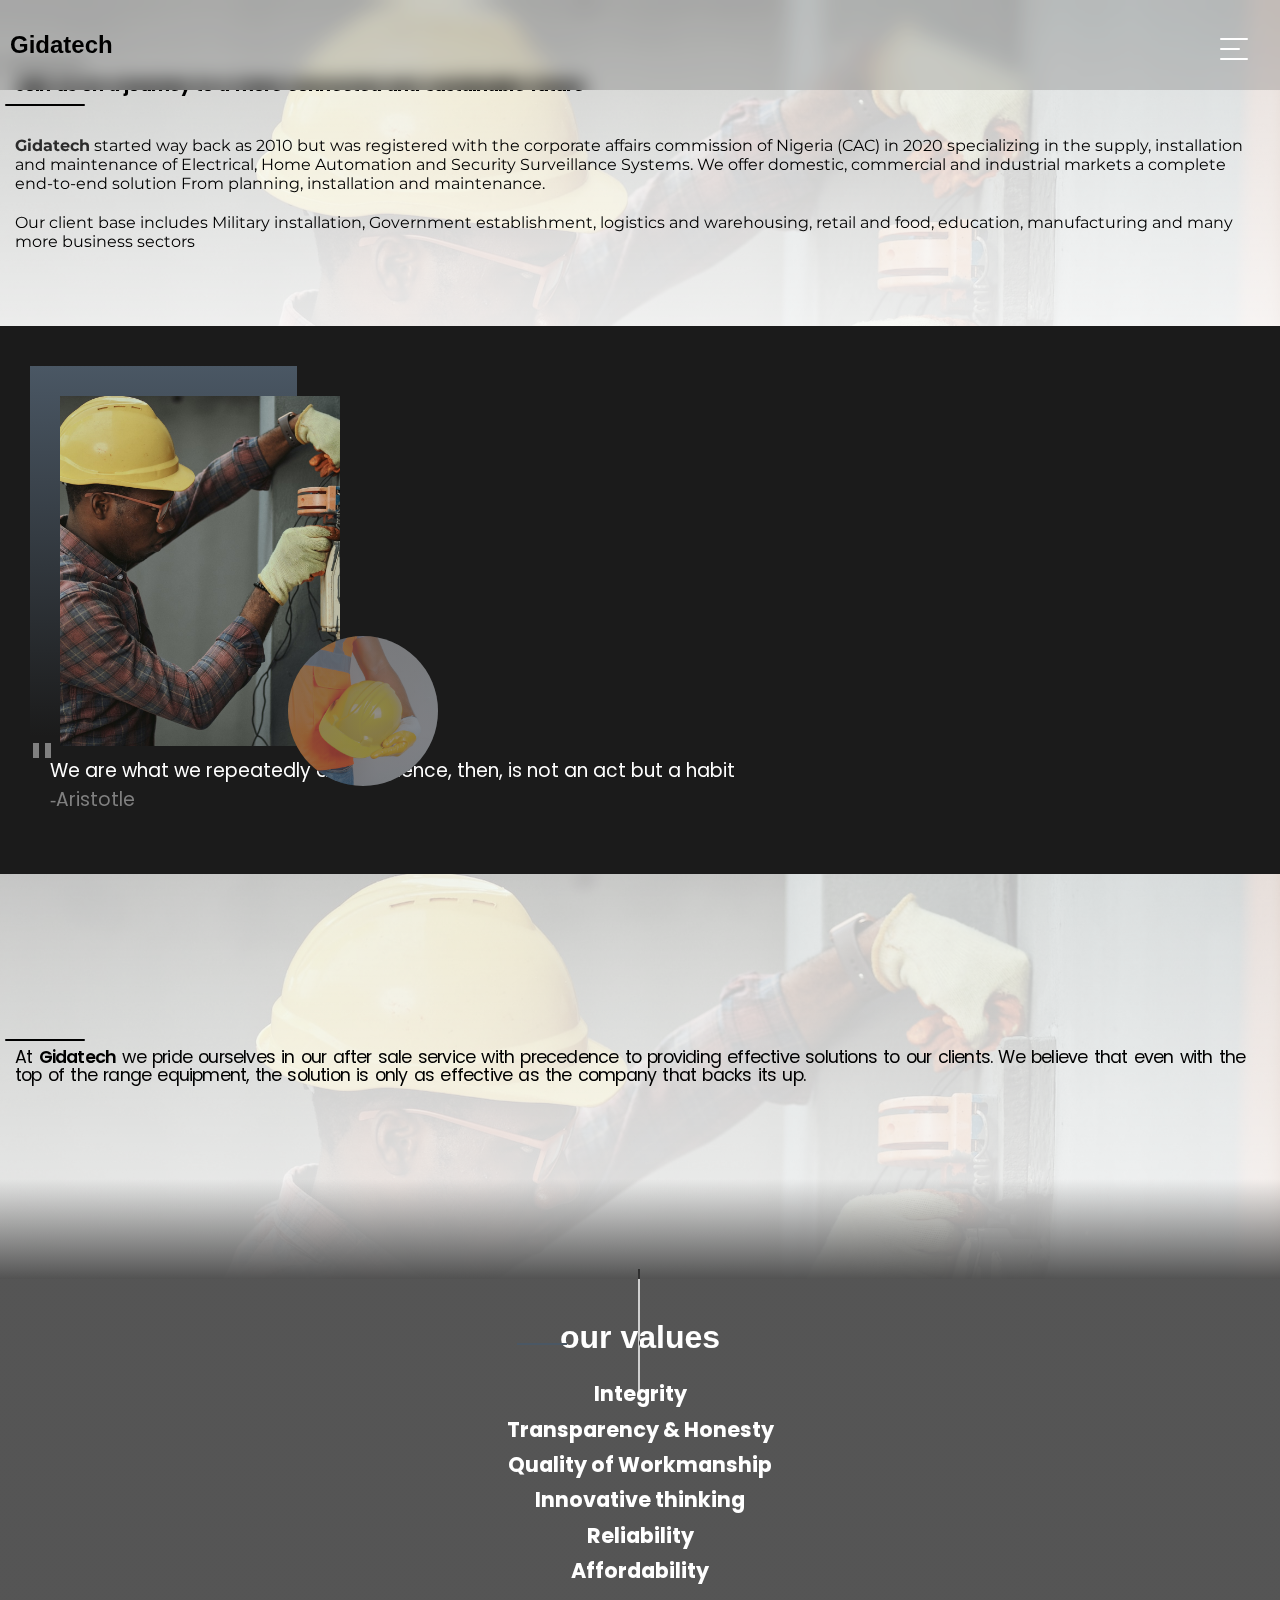
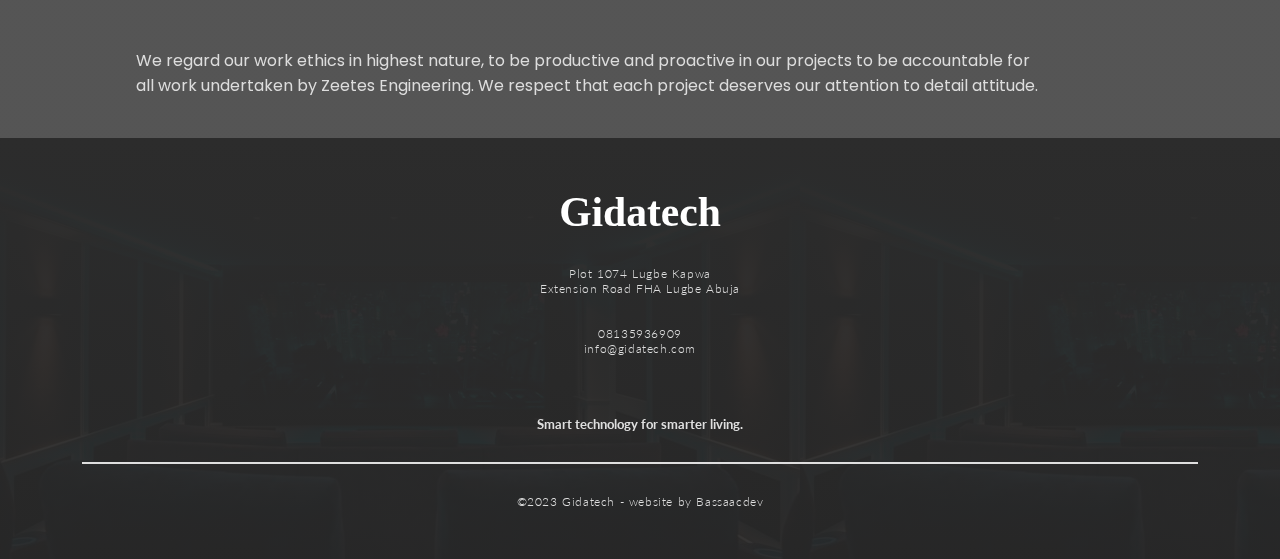
==== about.html @ d233e165 "added contact" ====
<!DOCTYPE html>
<html lang="en">

    <head>
        <meta charset="UTF-8">
        <meta http-equiv="X-UA-Compatible" content="IE=edge">
        <meta name="viewport" content="width=device-width, initial-scale=1.0">
        <title>Gidatech- About</title>
        <link rel="shortcut icon" href="./gida/logo.jpg" type="image/x-icon">
        <link rel="stylesheet" href="style.css">

        <link rel="stylesheet" href="https://cdnjs.cloudflare.com/ajax/libs/font-awesome/6.3.0/css/all.min.css"
            integrity="sha512-SzlrxWUlpfuzQ+pcUCosxcglQRNAq/DZjVsC0lE40xsADsfeQoEypE+enwcOiGjk/bSuGGKHEyjSoQ1zVisanQ=="
            crossorigin="anonymous" referrerpolicy="no-referrer" />
        <link rel="stylesheet" href="https://unpkg.com/aos@next/dist/aos.css" />
        <link rel="preconnect" href="https://fonts.googleapis.com">
        <link rel="preconnect" href="https://fonts.gstatic.com" crossorigin>
        <link
            href="https://fonts.googleapis.com/css2?family=Roboto:ital,wght@0,100;0,300;0,400;0,500;0,700;0,900;1,300;1,400;1,500;1,700&display=swap"
            rel="stylesheet">
        <style>
            @import url('https://fonts.googleapis.com/css2?family=Roboto:ital,wght@0,100;0,300;0,400;0,500;0,700;0,900;1,300;1,400;1,500;1,700&display=swap');
        </style>
        <style>
            @import url('https://fonts.googleapis.com/css2?family=Poppins:wght@100;200;300;400;500;600;700;800;900&display=swap');
        </style>
        <style>
            @import url('https://fonts.googleapis.com/css2?family=Montserrat:wght@100;200;300;400;500;600;700;800&display=swap');
        </style>
        <link rel="preconnect" href="https://fonts.googleapis.com">
        <link rel="preconnect" href="https://fonts.gstatic.com" crossorigin>
        <link href="https://fonts.googleapis.com/css2?family=Lato:wght@100;300;400;700;900&display=swap"
            rel="stylesheet">
        <link rel="preconnect" href="https://fonts.googleapis.com">
        <link rel="preconnect" href="https://fonts.gstatic.com" crossorigin>
        <link
            href="https://fonts.googleapis.com/css2?family=Montserrat:wght@100;200;300;400;500;600;700;800&display=swap"
            rel="stylesheet">
        <link rel="preconnect" href="https://fonts.googleapis.com">
        <link rel="preconnect" href="https://fonts.gstatic.com" crossorigin>
        <link
            href="https://fonts.googleapis.com/css2?family=Poppins:wght@100;200;300;400;500;600;700;800;900&display=swap"
            rel="stylesheet">
        <style>
            @import url('https://fonts.googleapis.com/css2?family=Lato:wght@100;300;400;700;900&display=swap');
        </style>

    </head>

    <body>
        <nav>
            <a href="">
                <h2 class="logo" title="Gidatech" style="color: black;">Gidatech</h2>
            </a>
            <div title="menu" class="icon" onclick="toggle()">
                <div class="icon-btn"></div>
            </div>
        </nav>
        <div class="content" id="contents">

            <div class="menu">
                <ul>
                    <li title="home"><a href="index.html">Home</a> </li>
                    <li title="about"><a href="about.html">About</a></li>
                    <li title="services"><a href="services.html">Services</a></li>
                    <li title="Projects"><a href="projects.html">Projects</a></li>
                    <li title="Contact"><a href="contact.html">Contact</a></li>


                </ul>
            </div>

        </div>

        <!-- Let The Coding Begin ----- <ABOUT>----- !!!!!!!!!!!!!!!!!!!!!!!!!!!!!!!!!!!!!!!!!!!!!!!!!!!!!!!!!!!!!!!!!!!!!!! -->
        <section class="about">
            <div class="abtext">
                <p>
                    Join us on a journey to a more connected and sustainable future
                </p>
                <p>
                    <span style="font-weight: 700; color: rgb(43, 43, 43);">Gidatech</span> started way back as 2010 but
                    was registered with
                    the corporate affairs commission of Nigeria (CAC) in 2020 specializing
                    in the supply, installation and maintenance of Electrical, Home
                    Automation and Security Surveillance Systems. We offer domestic,
                    commercial and industrial markets a complete end-to-end solution
                    From planning, installation and maintenance.
                </p>

                <p>
                    Our client base includes Military installation, Government
                    establishment, logistics and warehousing, retail and food, education,
                    manufacturing and many more business sectors
                </p>


            </div>

        </section>

        <section class="abbb">
            <div class="abbbimg">
                <img src="./img/worker.jpg" alt="">
            </div>
            <h3>We are what we repeatedly
                do. Excellence, then, is not an act but a habit <span style="color: gray;">&hyphen;Aristotle</span>
            </h3>
        </section>


        <section class="about2">
            <div class="abtext2 ">


                <p style="font-weight: 400;">
                    At <span style="font-family: poppins; font-weight: 600 !important;">Gidatech</span> we pride
                    ourselves in our after sale service with
                    precedence to providing effective solutions to our clients. We believe
                    that even with the top of the range equipment, the solution is only as
                    effective as the company that backs its up.
                </p>


            </div>

        </section>

        <section class="val">
            <div class="valtxt">
                <h2>
                    our values
                </h2>
                <p>
                    <span>
                        Integrity
                    </span>
                    <span>Transparency & Honesty</span>
                    <span>Quality of Workmanship</span>
                    <span>Innovative thinking</span>
                    <span>Reliability</span>
                    <span>Affordability</span>
                </p>
            </div>
            <div class="valtxt2">
                <p>We regard our work ethics in highest nature, to be productive and proactive in our projects to be
                    accountable for all
                    work undertaken by
                    Zeetes Engineering. We respect that each project deserves our
                    attention to detail attitude.</p>
            </div>
        </section>

        <footer class="faa">
            <div class="gida" title="gidatech">
                <h2>Gidatech</h2>
            </div>
            <div class="addr">
                <p><span>Plot 1074 Lugbe Kapwa</span>
                    <span> Extension Road FHA Lugbe Abuja</span>
                </p>
            </div>
            <div class="phone">

                <a href="" title="number:08135936909">08135936909</a>
                <a href="mailto:info@gidatech.com">info@gidatech.com</a>
            </div>
            <div class="iconswr">
                <div class="icons">

                    <a href="https://ng.linkedin.com/in/gidatech-nigeria-limited-31804816b"><i
                            class="fa-brands fa-linkedin-in"></i></a>
                    <a href="https://www.instagram.com/gidatechnigeria/?hl=en"> <i
                            class="fa-brands fa-instagram"></i></a>
                    <a href="https://www.facebook.com/gidatechnigeria/"><i class="fa-brands fa-facebook-f"></i></a>
                    <a href="https://twitter.com/gidatecheng?lang=en"><i class="fa-brands fa-twitter"></i></a>
                    <a href="https://www.pinterest.com/gidatech/"><i class="fa-brands fa-pinterest"></i></a>
                </div>
            </div>
            <div class="ftxt">
                <h5>Smart technology for smarter living.</h5>
            </div>

            <div class="hr"></div>

            <div class="copywr">
                <p>&copy;2023 Gidatech &hyphen; website by <a href="#">Bassaacdev</a></p>
            </div>

            <!-- <div class="fwr">
                <div class="ftext">


                    <div class="rect"></div>
                    <div class="cir">
                        <div class="bcir"></div>
                    </div>
                    <h2>

                        <span><span style="font-weight: 600; color: #0cd2e4; font-size: 1.3em;">C</span>reate</span>
                        <span>the perfect living environment</span>
                        <span>with our <span class="und">easy-to-use technology. </span></span>

                    </h2>
                    <img src="./img/street-cctv2.jpg" alt="">
                </div>
            </div> -->
            </section>




            <script src="https://unpkg.com/aos@next/dist/aos.js"></script>

            <script src="./script.js"></script>
            <script>
                AOS.init();
            </script>
    </body>

</html>
---- style.css ----
/* WebKit-based browsers */
@import url(./3A0445_0_0.woff2);
@import url(./3A0445_2_0.woff2);
@import url(./3A0445_3_0.woff2);
@import url(./3A0445_4_0.woff2);
@import url(./fontsstyle.css);
::-webkit-scrollbar {
  width: 8px;
}

::-webkit-scrollbar-track {
  background-color: #f1f1f1;
}

::-webkit-scrollbar-thumb {
  background-color: #037c84;
  border-radius: 10px;
}

::-webkit-scrollbar-thumb:hover {
  background-color: #555;
}

html {
  scroll-behavior: smooth;
}

p {
  font-family: lato;
}

* {
  padding: 0;
  margin: 0;
  -webkit-box-sizing: border-box;
          box-sizing: border-box;
}

body {
  font-family: gilroy, sans-serif;
}

nav {
  width: 100%;
  height: 10vh;
  background-color: rgba(0, 0, 0, 0.158);
  position: fixed;
  top: 0;
  left: 0;
  display: -webkit-box;
  display: -ms-flexbox;
  display: flex;
  -webkit-box-pack: justify;
      -ms-flex-pack: justify;
          justify-content: space-between;
  -webkit-box-align: center;
      -ms-flex-align: center;
          align-items: center;
  -webkit-backdrop-filter: blur(10px);
          backdrop-filter: blur(10px);
  color: white;
  padding: 0 0 0 10px;
  z-index: 10000000000000000000000;
}

nav a {
  text-decoration: none;
  color: white;
  -webkit-transition: all 0.2s ease;
  transition: all 0.2s ease;
}

nav a:hover {
  color: #0cd2e4;
}

.icon {
  position: relative;
  z-index: 100000;
  top: 0;
  right: 10px;
  -webkit-box-pack: center;
      -ms-flex-pack: center;
          justify-content: center;
  display: -webkit-box;
  display: -ms-flexbox;
  display: flex;
  width: 40px;
  height: 40px;
  margin: 7px 20px 0 0;
  cursor: pointer;
  -webkit-transition: all 0.5s ease-in-out;
  transition: all 0.5s ease-in-out;
  -webkit-box-align: center;
      -ms-flex-align: center;
          align-items: center;
}

.icon .icon-btn {
  width: 20px;
  background-color: white;
  height: 2px;
  -webkit-box-align: center;
      -ms-flex-align: center;
          align-items: center;
  justify-items: center;
  border-radius: 5px;
  -webkit-transform: all 0.5s ease-in-out;
          transform: all 0.5s ease-in-out;
  -webkit-transform: rotateX(180deg);
          transform: rotateX(180deg);
}

.icon-btn::before {
  content: "";
  position: absolute;
  width: 28px;
  height: 2px;
  background-color: white;
  -webkit-transform: translateY(-10px);
          transform: translateY(-10px);
  -webkit-box-align: center;
      -ms-flex-align: center;
          align-items: center;
  justify-items: center;
  border-radius: 5px;
  -webkit-transform: all 0.5s ease-in-out;
          transform: all 0.5s ease-in-out;
}

.icon-btn::after {
  content: "";
  position: absolute;
  width: 28px;
  height: 2px;
  background-color: white;
  -webkit-transform: translateY(10px);
          transform: translateY(10px);
  -webkit-box-align: center;
      -ms-flex-align: center;
          align-items: center;
  justify-items: center;
  border-radius: 5px;
  -webkit-transform: all 0.5s ease-in-out;
          transform: all 0.5s ease-in-out;
}

.icon-btn:hover {
  background-color: white;
  cursor: pointer;
  -webkit-transition: 0.3s;
  transition: 0.3s;
}

.icon-btn:hover::after {
  background-color: white;
  cursor: pointer;
  -webkit-transition: 0.3s;
  transition: 0.3s;
}

.icon-btn:hover::before {
  background-color: white;
  cursor: pointer;
  -webkit-transition: 0.3s;
  transition: 0.3s;
}

.icon.open .icon-btn {
  -webkit-transform: translateX(-40px);
          transform: translateX(-40px);
  background-color: transparent;
  -webkit-transition: all 0.5s ease-in-out;
  transition: all 0.5s ease-in-out;
}

.icon.open .icon-btn::after {
  -webkit-transform: rotate(-45deg) translate(30px, 30px);
          transform: rotate(-45deg) translate(30px, 30px);
  -webkit-transition: all 0.5s ease-in-out;
  transition: all 0.5s ease-in-out;
  background-color: white;
}

.icon.open .icon-btn::before {
  -webkit-transform: rotate(45deg) translate(30px, -30px);
          transform: rotate(45deg) translate(30px, -30px);
  -webkit-transition: all 0.5s ease-in-out;
  transition: all 0.5s ease-in-out;
  background-color: white;
}

.content {
  position: fixed;
  padding: 20px;
  -webkit-box-pack: end;
      -ms-flex-pack: end;
          justify-content: flex-end;
  background: rgba(0, 0, 0, 0.712);
  -webkit-backdrop-filter: blur(10px);
          backdrop-filter: blur(10px);
  width: 100%;
  height: 100vh;
  -webkit-box-align: center;
      -ms-flex-align: center;
          align-items: center;
  -webkit-transition: 1s all ease-in-out;
  transition: 1s all ease-in-out;
  -webkit-backdrop-filter: blur(30px);
          backdrop-filter: blur(30px);
  opacity: 0;
  display: none;
}

.content.active {
  opacity: 1;
  display: -webkit-box;
  display: -ms-flexbox;
  display: flex;
  position: fixed;
  z-index: 100;
}

.menu {
  height: auto;
  width: 25vw;
  display: -webkit-box;
  display: -ms-flexbox;
  display: flex;
  overflow: hidden;
}

@media (max-width: 960px) {
  .menu {
    width: 45vw;
  }
}

@media (max-width: 410px) {
  .menu {
    width: 65vw;
  }
}

.menu ul {
  height: 70vh;
  display: -webkit-box;
  display: -ms-flexbox;
  display: flex;
  -webkit-box-orient: vertical;
  -webkit-box-direction: normal;
      -ms-flex-direction: column;
          flex-direction: column;
  -ms-flex-pack: distribute;
      justify-content: space-around;
  text-align: right;
}

.menu ul li {
  list-style: none;
}

.menu ul li a {
  text-decoration: none;
  color: white;
  font-size: 3em;
  font-weight: 700;
  -webkit-transition: all 0.4s ease;
  transition: all 0.4s ease;
  position: relative;
}

.menu ul li a::after {
  content: "";
  position: absolute;
  width: 0px;
  height: 3px;
  background-color: #0cb2c1;
  -webkit-transform: translate(0, 0);
          transform: translate(0, 0);
  top: 50%;
  -webkit-transition: all 0.3s ease;
  transition: all 0.3s ease;
}

.menu ul li a:hover {
  color: #0cb2c1;
}

.menu ul li a:hover::after {
  width: 100px;
}

section.home {
  height: 90vh;
  background: -webkit-gradient(linear, left top, left bottom, color-stop(50%, rgba(0, 0, 0, 0.575)), color-stop(black), to(black)), url(./img/Home.jpg);
  background: linear-gradient(rgba(0, 0, 0, 0.575) 50%, black, black), url(./img/Home.jpg);
  background-size: cover;
  display: -webkit-box;
  display: -ms-flexbox;
  display: flex;
  -webkit-box-align: center;
      -ms-flex-align: center;
          align-items: center;
  -webkit-box-pack: left;
      -ms-flex-pack: left;
          justify-content: left;
}

section.home .text-over-wr {
  height: auto;
  width: 90vw;
}

section.home .text-over-wr .text-over {
  height: 65vh;
  background-color: rgba(0, 0, 0, 0.781);
  display: -webkit-box;
  display: -ms-flexbox;
  display: flex;
  -webkit-box-orient: vertical;
  -webkit-box-direction: normal;
      -ms-flex-direction: column;
          flex-direction: column;
  -webkit-box-align: center;
      -ms-flex-align: center;
          align-items: center;
  -webkit-box-pack: space-evenly;
      -ms-flex-pack: space-evenly;
          justify-content: space-evenly;
  color: white;
}

section.home .text-over-wr .text-over h1 {
  width: 60%;
  font-weight: 100 !important;
  font-size: calc(6vw + 10px);
  font-family: Roboto;
}

section.home .text-over-wr .text-over h1 span {
  color: transparent;
  font-size: 14vw;
  background: -webkit-gradient(linear, left top, right top, color-stop(10%, #0cb2c1), color-stop(25%, #09a489), color-stop(40%, #09a489), color-stop(60%, #ffae00), color-stop(80%, #ffae00), color-stop(95%, #0cb2c1), to(#0cb2c1));
  background: linear-gradient(90deg, #0cb2c1 10%, #09a489 25%, #09a489 40%, #ffae00 60%, #ffae00 80%, #0cb2c1 95%, #0cb2c1);
  font-weight: 900 !important;
  -webkit-background-clip: text;
  font-family: Roboto;
  background-size: 300%;
  -webkit-animation: bmove 20s linear infinite;
          animation: bmove 20s linear infinite;
}

@-webkit-keyframes bmove {
  0% {
  }
  100% {
    background-position-x: 100%;
  }
}

@keyframes bmove {
  0% {
  }
  100% {
    background-position-x: 100%;
  }
}

section.home .text-over-wr .text-over .aaa {
  display: -webkit-box;
  display: -ms-flexbox;
  display: flex;
  -ms-flex-preferred-size: 1;
      flex-basis: 1;
  width: 50%;
  -webkit-transition: all 0.3s ease;
  transition: all 0.3s ease;
  -webkit-box-orient: vertical;
  -webkit-box-direction: normal;
      -ms-flex-direction: column;
          flex-direction: column;
  -webkit-box-align: start;
      -ms-flex-align: start;
          align-items: flex-start;
  font-family: roboto !important;
  font-weight: 100 !important;
}

section.home .text-over-wr .text-over .aaa p:nth-child(4) {
  border: none;
}

section.home .text-over-wr .text-over .aaa p {
  font-weight: 400;
  padding: 2px 20px 5px 20px;
  display: -webkit-box;
  display: -ms-flexbox;
  display: flex;
  -webkit-box-align: center;
      -ms-flex-align: center;
          align-items: center;
  -webkit-box-pack: center;
      -ms-flex-pack: center;
          justify-content: center;
  -webkit-transition: all 0.2s ease;
  transition: all 0.2s ease;
}

section.home .text-over-wr .text-over .aaa p:hover {
  color: #0cb2c1;
  border-color: #0cb2c1;
}

@media (max-width: 400px) {
  .menu ul li a {
    font-size: 2.5em;
  }
  section.home .text-over-wr .text-over {
    height: 50vh;
    display: -webkit-box;
    display: -ms-flexbox;
    display: flex;
    -webkit-box-align: start;
        -ms-flex-align: start;
            align-items: flex-start;
    padding-left: 20px;
  }
  section.home .text-over-wr .text-over .aaa p {
    padding: 5px 5px;
    border: none;
  }
}

section.bbb {
  display: -webkit-box;
  display: -ms-flexbox;
  display: flex;
  -webkit-box-align: center;
      -ms-flex-align: center;
          align-items: center;
  -webkit-box-pack: center;
      -ms-flex-pack: center;
          justify-content: center;
  -ms-flex-wrap: wrap;
      flex-wrap: wrap;
  padding: 28px 32px;
  background: -webkit-gradient(linear, left top, left bottom, from(rgba(0, 0, 0, 0.973)), color-stop(rgba(0, 0, 0, 0.966)), to(rgba(0, 0, 0, 0.945))), url(./img/Lens.jpg);
  background: linear-gradient(rgba(0, 0, 0, 0.973), rgba(0, 0, 0, 0.966), rgba(0, 0, 0, 0.945)), url(./img/Lens.jpg);
  background-size: cover;
  background-position: center;
}

@media (max-width: 600px) {
  section.bbb {
    -ms-flex-wrap: wrap;
        flex-wrap: wrap;
  }
}

section.bbb .b1 {
  position: relative;
}

section.bbb .b1 h2 {
  font-family: roboto;
  font-weight: 400;
  width: calc(43vw + 109px);
  font-size: 1.9em;
  color: white;
  text-align: center;
}

section.bbb .b1::after {
  content: "";
  position: absolute;
  top: -19vw;
  left: 11vw;
  width: 2px;
  background-color: white;
  height: 450px;
  -webkit-transform-origin: bottom;
          transform-origin: bottom;
  -webkit-transform: translate(50%, -50%);
          transform: translate(50%, -50%);
}

@media (max-width: 1184px) {
  section.bbb .b1::after {
    top: -10vw;
    left: 12vw;
    width: 2px;
    background-color: white;
    height: 231px;
  }
}

@media (max-width: 1000px) {
  section.bbb .b1::after {
    top: -9vw;
    left: -6vw;
    width: 2px;
    background-color: white;
    height: 270px;
  }
}

section.bbb .bimg img {
  width: calc(40vw + 107px);
  mix-blend-mode: hard-light;
  -webkit-filter: hue-rotate(19deg) brightness(1);
          filter: hue-rotate(19deg) brightness(1);
  -webkit-animation: change 4s linear infinite;
          animation: change 4s linear infinite;
  -webkit-transition: all 0.5s linear;
  transition: all 0.5s linear;
  margin-top: 20px;
}

@-webkit-keyframes change {
  70% {
    -webkit-filter: hue-rotate(55deg) brightness(1);
            filter: hue-rotate(55deg) brightness(1);
    scale: 1.1;
  }
  100% {
    -webkit-filter: hue-rotate(55deg) brightness(1);
            filter: hue-rotate(55deg) brightness(1);
    scale: 1;
  }
}

@keyframes change {
  70% {
    -webkit-filter: hue-rotate(55deg) brightness(1);
            filter: hue-rotate(55deg) brightness(1);
    scale: 1.1;
  }
  100% {
    -webkit-filter: hue-rotate(55deg) brightness(1);
            filter: hue-rotate(55deg) brightness(1);
    scale: 1;
  }
}

section.ccc {
  height: auto;
  width: 100%;
  background: -webkit-gradient(linear, left bottom, left top, from(rgba(255, 255, 255, 0.897)), to(rgba(255, 255, 255, 0.719))), url(./img/street-cctv2.jpg);
  background: linear-gradient(0deg, rgba(255, 255, 255, 0.897), rgba(255, 255, 255, 0.719)), url(./img/street-cctv2.jpg);
  display: -webkit-box;
  display: -ms-flexbox;
  display: flex;
  -webkit-box-align: center;
      -ms-flex-align: center;
          align-items: center;
  -webkit-box-pack: left;
      -ms-flex-pack: left;
          justify-content: left;
  padding: 70px 37px;
}

section.ccc .ctext {
  width: 100%;
  position: relative;
  display: -webkit-box;
  display: -ms-flexbox;
  display: flex;
  -webkit-box-align: center;
      -ms-flex-align: center;
          align-items: center;
  -webkit-box-orient: vertical;
  -webkit-box-direction: normal;
      -ms-flex-direction: column;
          flex-direction: column;
}

section.ccc .ctext h2 {
  display: -webkit-box;
  display: -ms-flexbox;
  display: flex;
  -webkit-box-orient: vertical;
  -webkit-box-direction: normal;
      -ms-flex-direction: column;
          flex-direction: column;
  font-size: 2em;
  margin-bottom: 20px;
  color: #181616;
}

section.ccc .ctext h2 span:not(:nth-child(4)) {
  font-weight: 200;
  z-index: 1;
  text-align: center;
}

section.ccc .ctext h2 span:nth-child(4) {
  font-family: roboto;
  font-size: 1.2em;
  font-weight: 400;
  color: #1b1b1b;
  text-align: center;
}

section.ccc .ctext h2 span .und {
  text-decoration: underline;
  -webkit-text-decoration-color: #473b1b;
          text-decoration-color: #473b1b;
  text-underline-offset: 5px;
}

section.ccc .ctext .rect {
  position: relative;
  width: 64vw;
  height: 55vw;
  background: url(./gida/smart3.jpg);
  background-size: cover;
  padding: 20px;
}

section.ccc .ctext .rect::after {
  content: "";
  width: 100%;
  height: 100%;
  position: absolute;
  -ms-flex-item-align: center;
      -ms-grid-row-align: center;
      align-self: center;
  border-right: 2px dashed black;
  border-bottom: 2px dashed black;
  border-spacing: 10;
  mix-blend-mode: hard-light;
}

section.ccc .ctext .cir {
  position: absolute;
  width: 160px;
  height: 160px;
  top: -91px;
  left: -147px;
  border-radius: 50vw;
  background: -webkit-gradient(linear, left top, left bottom, from(#0cb2c1bb), to(#0cb2c175)), url(./img/lock.jpg);
  background: linear-gradient(#0cb2c1bb, #0cb2c175), url(./img/lock.jpg);
  background-size: contain;
  background-position: right;
  -webkit-animation: rot2 7s linear infinite forwards normal;
          animation: rot2 7s linear infinite forwards normal;
}

@-webkit-keyframes rot2 {
  0% {
    -webkit-box-shadow: none;
            box-shadow: none;
  }
  99% {
    -webkit-box-shadow: 1px 2px 8px white;
            box-shadow: 1px 2px 8px white;
  }
  100% {
    -webkit-box-shadow: 1px 2px 10px white;
            box-shadow: 1px 2px 10px white;
  }
}

@keyframes rot2 {
  0% {
    -webkit-box-shadow: none;
            box-shadow: none;
  }
  99% {
    -webkit-box-shadow: 1px 2px 8px white;
            box-shadow: 1px 2px 8px white;
  }
  100% {
    -webkit-box-shadow: 1px 2px 10px white;
            box-shadow: 1px 2px 10px white;
  }
}

section.ccc .ctext .cir .bcir {
  position: relative;
  width: 190px;
  height: 190px;
  -webkit-transform: translate(-38px, -39px);
          transform: translate(-38px, -39px);
  top: -14px;
  left: -13px;
  border: 2px dashed white;
  mix-blend-mode: difference;
  border-radius: 50vw;
  -webkit-animation: rot 15s linear infinite;
          animation: rot 15s linear infinite;
}

@-webkit-keyframes rot {
  0% {
    -webkit-transform: rotate(0deg);
            transform: rotate(0deg);
  }
  100% {
    -webkit-transform: rotate(-360deg);
            transform: rotate(-360deg);
  }
}

@keyframes rot {
  0% {
    -webkit-transform: rotate(0deg);
            transform: rotate(0deg);
  }
  100% {
    -webkit-transform: rotate(-360deg);
            transform: rotate(-360deg);
  }
}

section.ddd {
  height: auto;
  width: 100%;
  background: -webkit-gradient(linear, left bottom, left top, from(rgba(0, 0, 0, 0.897)), to(rgba(0, 0, 0, 0.719))), url(./img/street-cctv2.jpg);
  background: linear-gradient(0deg, rgba(0, 0, 0, 0.897), rgba(0, 0, 0, 0.719)), url(./img/street-cctv2.jpg);
  display: -webkit-box;
  display: -ms-flexbox;
  display: flex;
  -webkit-box-align: center;
      -ms-flex-align: center;
          align-items: center;
  -webkit-box-pack: left;
      -ms-flex-pack: left;
          justify-content: left;
  padding: 70px 37px;
}

section.ddd .dtext {
  width: 100%;
  position: relative;
  gap: 50px;
  display: -webkit-box;
  display: -ms-flexbox;
  display: flex;
  -webkit-box-align: center;
      -ms-flex-align: center;
          align-items: center;
  -webkit-box-orient: vertical;
  -webkit-box-direction: normal;
      -ms-flex-direction: column;
          flex-direction: column;
}

section.ddd .dtext h2 {
  display: -webkit-box;
  display: -ms-flexbox;
  display: flex;
  -webkit-box-orient: vertical;
  -webkit-box-direction: normal;
      -ms-flex-direction: column;
          flex-direction: column;
  font-size: 2em;
  margin-bottom: 20px;
  color: white;
}

section.ddd .dtext h2 span:not(:nth-child(4)) {
  font-weight: 200;
  z-index: 1;
  text-align: center;
}

section.ddd .dtext h2 span:nth-child(4) {
  font-weight: 600;
  font-size: 1.3em;
  color: #1b1b1b;
  text-align: center;
}

section.ddd .dtext h2 span .und {
  text-decoration: underline;
  -webkit-text-decoration-color: #0cd2e4;
          text-decoration-color: #0cd2e4;
  text-underline-offset: 5px;
}

section.ddd .dtext .rect {
  position: relative;
  width: 64vw;
  height: 55vw;
  background: url(./gida/darkliving.jpg);
  background-size: cover;
  background-position: center;
  padding: 20px 0;
}

section.ddd .dtext .rect::after {
  content: "";
  width: 100%;
  height: 100%;
  position: absolute;
  -ms-flex-item-align: center;
      -ms-grid-row-align: center;
      align-self: center;
  margin-left: -24px;
  border-left: 2px dashed #0cd2e4;
}

footer.faa {
  height: auto;
  width: 100%;
  background: -webkit-gradient(linear, left top, left bottom, from(#2c2c2c), to(rgba(41, 41, 41, 0.938))), url(./gida/darkliving.jpg);
  background: linear-gradient(#2c2c2c, rgba(41, 41, 41, 0.938)), url(./gida/darkliving.jpg);
  display: -webkit-box;
  display: -ms-flexbox;
  display: flex;
  -webkit-box-align: center;
      -ms-flex-align: center;
          align-items: center;
  gap: 30px;
  -webkit-box-orient: vertical;
  -webkit-box-direction: normal;
      -ms-flex-direction: column;
          flex-direction: column;
  padding: 50px 20px;
  text-align: center;
  color: #dfdfdf;
  font-family: lato !important;
  font-weight: 300;
}

footer.faa .addr p {
  display: -webkit-box;
  display: -ms-flexbox;
  display: flex;
  -webkit-box-orient: vertical;
  -webkit-box-direction: normal;
      -ms-flex-direction: column;
          flex-direction: column;
  font-size: 0.75em;
  word-spacing: 1px;
  letter-spacing: 0.6px;
}

footer.faa .hr {
  height: 2px;
  width: 90%;
  background-color: #dfdfdf;
}

footer.faa .phone {
  display: -webkit-box;
  display: -ms-flexbox;
  display: flex;
  -webkit-box-orient: vertical;
  -webkit-box-direction: normal;
      -ms-flex-direction: column;
          flex-direction: column;
}

footer.faa .phone a {
  text-decoration: none;
  color: #dfdfdf;
  font-size: 0.75em;
  word-spacing: 1px;
  letter-spacing: 0.6px;
}

footer.faa .copywr {
  font-size: 0.75em;
  word-spacing: 1px;
  letter-spacing: 0.6px;
}

footer.faa .copywr a {
  text-decoration: none;
  color: #dfdfdf;
}

footer.faa .copywr a:hover {
  color: #0cd2e4;
}

footer.faa .iconswr {
  width: 100%;
  display: -webkit-box;
  display: -ms-flexbox;
  display: flex;
  -ms-flex-item-align: center;
      align-self: center;
  -webkit-box-pack: center;
      -ms-flex-pack: center;
          justify-content: center;
}

footer.faa .iconswr a {
  font-size: 13px;
  text-decoration: none;
  color: #dfdfdf;
  -webkit-transition: all 0.2s ease;
  transition: all 0.2s ease;
}

footer.faa .iconswr a:hover {
  scale: 1.1;
}

footer.faa .iconswr .icons {
  width: 70%;
  display: -webkit-box;
  display: -ms-flexbox;
  display: flex;
  gap: 20px;
  -webkit-box-pack: center;
      -ms-flex-pack: center;
          justify-content: center;
}

footer.faa .gida h2 {
  font-weight: 800;
  font-family: gilroy;
  font-size: 2.6em;
  color: white;
}

section.about {
  background: -webkit-gradient(linear, left bottom, left top, from(rgba(255, 255, 255, 0.897)), to(rgba(255, 255, 255, 0.719))), url(./img/worker.jpg);
  background: linear-gradient(0deg, rgba(255, 255, 255, 0.897), rgba(255, 255, 255, 0.719)), url(./img/worker.jpg);
  background-size: cover;
  padding: 75px 15px;
  display: -webkit-box;
  display: -ms-flexbox;
  display: flex;
  gap: 15px;
  -webkit-box-align: center;
      -ms-flex-align: center;
          align-items: center;
}

section.about .abtext {
  display: -webkit-box;
  display: -ms-flexbox;
  display: flex;
  -webkit-box-orient: vertical;
  -webkit-box-direction: normal;
      -ms-flex-direction: column;
          flex-direction: column;
  gap: 20px;
}

section.about .abtext p {
  font-family: montserrat;
  font-weight: 400;
}

section.about .abtext p:nth-child(1) {
  font-family: poppins;
  font-weight: 700;
  line-height: 1.2;
  font-size: 1.1em;
  letter-spacing: -0.9px;
  word-spacing: 2px;
  position: relative;
  margin-bottom: 20px;
}

section.about .abtext p:nth-child(1) p:nth-child(2) {
  font-family: poppins;
  font-weight: 300;
}

section.about .abtext p:nth-child(1)::after {
  content: "";
  position: absolute;
  background-color: black;
  height: 2px;
  width: 80px;
  left: -10px;
  top: -10px;
  border-radius: 20px;
}

section.about .abtext p:nth-child(1)::before {
  content: "";
  position: absolute;
  background-color: black;
  height: 2px;
  width: 80px;
  top: calc(100% + 8px);
  left: -10px;
  border-radius: 20px;
}

section.abbb {
  background: #1b1b1b;
  display: -webkit-box;
  display: -ms-flexbox;
  display: flex;
  width: 100%;
  height: auto;
  -webkit-box-orient: vertical;
  -webkit-box-direction: normal;
      -ms-flex-direction: column;
          flex-direction: column;
  -webkit-box-pack: center;
      -ms-flex-pack: center;
          justify-content: center;
  padding: 40px 30px;
}

section.abbb h3 {
  color: white;
  font-family: poppins;
  font-weight: 400;
  margin: 20px;
  width: 65%;
  display: -webkit-box;
  display: -ms-flexbox;
  display: flex;
  position: relative;
  -webkit-box-orient: vertical;
  -webkit-box-direction: normal;
      -ms-flex-direction: column;
          flex-direction: column;
}

section.abbb h3 ::after {
  content: " '' ";
  position: absolute;
  top: -35px;
  left: -20px;
  font-size: 4em;
}

section.abbb .abbbimg {
  position: relative;
  height: 370px;
  width: 267px;
  padding: 30px;
  background: -webkit-gradient(linear, left top, left bottom, from(#4a5764), to(#4a576400));
  background: linear-gradient(#4a5764, #4a576400);
}

section.abbb .abbbimg::after {
  content: "";
  position: absolute;
  height: 150px;
  width: 150px;
  background: -webkit-gradient(linear, left top, left bottom, from(#555555b2), to(#4e4e4e94)), url(./img/worker2.jpg);
  background: linear-gradient(#555555b2, #4e4e4e94), url(./img/worker2.jpg);
  background-size: cover;
  background-repeat: no-repeat;
  background-position: center;
  border-radius: 50%;
  z-index: 20;
  bottom: -50px;
  right: -11vw;
  -webkit-backdrop-filter: blur(100px);
          backdrop-filter: blur(100px);
  -webkit-transition: all 0.3s ease;
  transition: all 0.3s ease;
}

@media (max-width: 340px) {
  section.abbb .abbbimg::after {
    width: 120px;
    height: 120px;
    right: -4vw;
  }
}

section.abbb .abbbimg img {
  position: absolute;
  -o-object-fit: cover;
     object-fit: cover;
  width: 280px;
  height: 350px;
}

@media (max-width: 341px) {
  section.abbb .abbbimg img {
    width: 76vw;
    height: 100vw;
  }
}

section.about2 {
  background: -webkit-gradient(linear, left bottom, left top, from(rgba(255, 255, 255, 0.897)), to(rgba(255, 255, 255, 0.719))), url(./img/worker.jpg);
  background: linear-gradient(0deg, rgba(255, 255, 255, 0.897), rgba(255, 255, 255, 0.719)), url(./img/worker.jpg);
  background-size: cover;
  padding: 175px 15px;
  display: -webkit-box;
  display: -ms-flexbox;
  display: flex;
  gap: 15px;
  -webkit-box-align: center;
      -ms-flex-align: center;
          align-items: center;
  position: relative;
}

section.about2::after {
  width: 100%;
  content: "";
  height: 100px;
  position: absolute;
  bottom: 0;
  background: -webkit-gradient(linear, left bottom, left top, from(rgba(56, 56, 56, 0.856)), to(transparent));
  background: linear-gradient(0deg, rgba(56, 56, 56, 0.856), transparent);
  left: 0;
}

section.about2 .abtext2 {
  display: -webkit-box;
  display: -ms-flexbox;
  display: flex;
  -webkit-box-orient: vertical;
  -webkit-box-direction: normal;
      -ms-flex-direction: column;
          flex-direction: column;
  gap: 20px;
}

section.about2 .abtext2 p {
  font-family: poppins;
  line-height: 1;
  font-size: 1.1em;
  letter-spacing: -0.8px;
  word-spacing: 2px;
  position: relative;
  margin-bottom: 20px;
  font-weight: 600;
}

section.about2 .abtext2 p::after {
  content: "";
  position: absolute;
  background-color: black;
  height: 2px;
  width: 80px;
  left: -10px;
  top: -10px;
  border-radius: 20px;
}

section.about2 .abtext2 p::before {
  content: "";
  width: 2px;
  position: absolute;
  background-color: white;
  mix-blend-mode: difference;
  right: 50%;
  -webkit-transform: translate(0, 220px);
          transform: translate(0, 220px);
  height: 122px;
}

section.val {
  height: auto;
  background: -webkit-gradient(linear, left top, left bottom, from(rgba(56, 56, 56, 0.856)), to(rgba(56, 56, 56, 0.856)));
  background: linear-gradient(rgba(56, 56, 56, 0.856), rgba(56, 56, 56, 0.856));
  width: 100%;
  padding: 40px 10px;
  display: -webkit-box;
  display: -ms-flexbox;
  display: flex;
  -webkit-box-orient: vertical;
  -webkit-box-direction: normal;
      -ms-flex-direction: column;
          flex-direction: column;
  -webkit-box-align: center;
      -ms-flex-align: center;
          align-items: center;
  text-align: center;
  gap: 60px;
  color: white;
}

section.val .valtxt {
  text-align: center;
}

section.val .valtxt h2 {
  margin-bottom: 20px;
  font-size: 2em;
}

section.val .valtxt p {
  display: -webkit-box;
  display: -ms-flexbox;
  display: flex;
  -webkit-box-orient: vertical;
  -webkit-box-direction: normal;
      -ms-flex-direction: column;
          flex-direction: column;
  position: relative;
}

section.val .valtxt p::after {
  content: "";
  position: absolute;
  top: -33px;
  left: 10px;
  height: 2px;
  width: 50px;
  background-color: #4a5764;
}

section.val .valtxt p span {
  font-family: poppins;
  font-weight: 700;
  font-size: 1.3em;
  color: #ffffff;
  line-height: 1.7;
}

section.val .valtxt2 {
  width: 80%;
}

section.val .valtxt2 p {
  font-family: poppins;
  width: 90%;
  font-size: 1em;
  text-align: left;
  color: #dddddd;
}

section.service {
  height: auto;
  padding: 70px 25px;
  display: -webkit-box;
  display: -ms-flexbox;
  display: flex;
  -webkit-box-orient: vertical;
  -webkit-box-direction: normal;
      -ms-flex-direction: column;
          flex-direction: column;
  background: -webkit-gradient(linear, left top, left bottom, from(black), to(rgba(0, 0, 0, 0.507))), url(./img/lens2.jpg);
  background: linear-gradient(black, rgba(0, 0, 0, 0.507)), url(./img/lens2.jpg);
  background-attachment: fixed;
  background-size: cover;
  color: white;
}

section.service .saaa {
  margin-bottom: 20px;
}

section.service p {
  font-family: gilroy, montserrat;
  font-size: 0.97em;
}

section.service .secp {
  padding: 10px 0;
  display: -webkit-box;
  display: -ms-flexbox;
  display: flex;
  -webkit-box-orient: vertical;
  -webkit-box-direction: normal;
      -ms-flex-direction: column;
          flex-direction: column;
  gap: 3px;
}

section.service .secp a {
  text-decoration: none;
  color: #0cd2e4;
}

section.security {
  height: auto;
  padding: 50px 25px;
  text-align: center;
  position: relative;
  width: 100%;
  background-color: black;
  color: white;
}

section.security h1 {
  position: absolute;
  left: 15px;
  top: -20px;
  -webkit-transform: rotate(90deg);
          transform: rotate(90deg);
  padding: 10px;
  font-family: gilroy, poppins;
  font-weight: 600;
  font-size: 0.8em;
  -webkit-transform-origin: left;
          transform-origin: left;
  background-color: black;
  border-top: 1px solid white;
  color: #dddddd;
  z-index: 100;
}

section.security video {
  width: 70vw;
  position: relative;
  height: 210px;
}

section.security .vidabs {
  width: 100%;
  display: -webkit-box;
  display: -ms-flexbox;
  display: flex;
  -webkit-box-orient: vertical;
  -webkit-box-direction: normal;
      -ms-flex-direction: column;
          flex-direction: column;
  -webkit-box-align: center;
      -ms-flex-align: center;
          align-items: center;
  position: absolute;
  left: 0;
  top: 25px;
  background: rgba(0, 0, 0, 0.651);
  padding: 25px 20px;
}

section.security .vidabs p {
  margin-top: 20px;
  font-family: gilroy, montserrat;
  font-size: 14px;
  width: 80%;
}

section.security .lensec {
  display: -webkit-box;
  display: -ms-flexbox;
  display: flex;
  -webkit-box-align: center;
      -ms-flex-align: center;
          align-items: center;
  -webkit-box-pack: center;
      -ms-flex-pack: center;
          justify-content: center;
  background: -webkit-gradient(linear, left top, left bottom, from(rgba(0, 0, 0, 0.493)), to(rgba(0, 0, 0, 0.514))), url(./img/lens2.jpg);
  background: linear-gradient(rgba(0, 0, 0, 0.493), rgba(0, 0, 0, 0.514)), url(./img/lens2.jpg);
  background-size: 90%;
  background-attachment: fixed;
  padding: 70px 20px;
  background-position: center;
}

section.security .lensec h3 {
  width: 90%;
  font-size: 1.5em;
  font-weight: 600;
  font-family: montserrat, gilroy, poppins;
}

section.security .lensec h3::after {
  content: "";
  top: 50%;
  height: 2px;
  width: 40px;
  left: 0;
  -webkit-transform: translateY(100px);
          transform: translateY(100px);
  background-color: #0cd2e4;
  position: absolute;
}

section.security .lensec h3::before {
  content: "";
  bottom: 50%;
  height: 2px;
  width: 40px;
  right: 0;
  -webkit-transform: translateY(100px);
          transform: translateY(100px);
  background-color: #0cd2e4;
  position: absolute;
}

section.automation {
  background: #2c2c2c;
  padding: 40px 20px;
  color: white;
  position: relative;
  display: -webkit-box;
  display: -ms-flexbox;
  display: flex;
  -webkit-box-align: center;
      -ms-flex-align: center;
          align-items: center;
  -webkit-box-orient: vertical;
  -webkit-box-direction: normal;
      -ms-flex-direction: column;
          flex-direction: column;
}

section.automation h1 {
  position: absolute;
  left: 15px;
  top: -20px;
  -webkit-transform: rotate(90deg);
          transform: rotate(90deg);
  padding: 10px;
  font-family: gilroy, poppins;
  font-weight: 600;
  font-size: 0.8em;
  -webkit-transform-origin: left;
          transform-origin: left;
  background-color: black;
  border-top: 1px solid white;
  color: #dddddd;
  z-index: 100;
}

section.automation img {
  width: 70vw;
  margin-bottom: 20px;
}

section.automation p {
  font-size: 15px;
  display: -webkit-box;
  display: -ms-flexbox;
  display: flex;
  -webkit-box-orient: vertical;
  -webkit-box-direction: normal;
      -ms-flex-direction: column;
          flex-direction: column;
  text-align: center;
  font-family: Gilroy, montserrat;
}

section.intercom {
  background: #141111;
  padding: 70px 20px;
  color: white;
  position: relative;
  display: -webkit-box;
  display: -ms-flexbox;
  display: flex;
  -webkit-box-align: center;
      -ms-flex-align: center;
          align-items: center;
  -webkit-box-orient: vertical;
  -webkit-box-direction: normal;
      -ms-flex-direction: column;
          flex-direction: column;
  font-family: Gilroy, montserrat, poppins;
}

section.intercom p:nth-child(1) {
  color: #0cd2e4;
  position: relative;
  z-index: 100;
  -webkit-filter: drop-shadow(1), blur(5px);
          filter: drop-shadow(1), blur(5px);
}

section.intercom p:nth-child(1)::after {
  content: "";
  top: 10px;
  left: -25px;
  background-color: #0cd2e4;
  height: 2px;
  width: 20px;
  position: absolute;
}

section.intercom img {
  -o-object-fit: cover;
     object-fit: cover;
  height: 300px;
}

section.intercom .img {
  background: -webkit-gradient(linear, left top, left bottom, from(rgba(0, 0, 0, 0.89)), to(rgba(0, 0, 0, 0.849))), url(./img/intercom-door.jpg);
  background: linear-gradient(rgba(0, 0, 0, 0.89), rgba(0, 0, 0, 0.849)), url(./img/intercom-door.jpg);
  background-size: cover;
  padding: 40px 25px;
  height: 40vh;
  width: 100%;
  display: -webkit-box;
  display: -ms-flexbox;
  display: flex;
  -webkit-box-align: center;
      -ms-flex-align: center;
          align-items: center;
  -webkit-box-pack: start;
      -ms-flex-pack: start;
          justify-content: flex-start;
  text-align: left;
  z-index: 10;
}

section.intercom .img h2 {
  width: 70%;
  position: relative;
}

section.intercom .img h2::after {
  content: "";
  position: absolute;
  bottom: 0;
  height: 2px;
  width: 32vw;
  right: 0;
  background-color: white;
}

section.intercom img {
  width: 70vw;
  margin-bottom: 20px;
  position: relative;
  top: -170px;
}

section.intercom img::after {
  content: "";
  top: 50%;
  height: 2px;
  width: 40px;
  left: 0;
  -webkit-transform: translateY(100px);
          transform: translateY(100px);
  background-color: #0cd2e4;
  position: absolute;
}

section.intercom p {
  font-size: 15px;
  display: -webkit-box;
  display: -ms-flexbox;
  display: flex;
  -webkit-box-orient: vertical;
  -webkit-box-direction: normal;
      -ms-flex-direction: column;
          flex-direction: column;
  text-align: center;
  font-family: Gilroy, montserrat, poppins;
  position: relative;
  top: -20px;
}

section.electrical {
  background: -webkit-gradient(linear, left top, right top, from(rgba(0, 0, 0, 0.692))), url(./img/ElectricslTool.jpg);
  background: linear-gradient(90deg rgba(0, 0, 0, 0.719), rgba(0, 0, 0, 0.692)), url(./img/ElectricslTool.jpg);
  background-size: cover;
  background-attachment: fixed;
  background-position: center;
  padding: 40px 20px;
  color: white;
  position: relative;
  display: -webkit-box;
  display: -ms-flexbox;
  display: flex;
  -webkit-box-align: center;
      -ms-flex-align: center;
          align-items: center;
  -webkit-box-orient: vertical;
  -webkit-box-direction: normal;
      -ms-flex-direction: column;
          flex-direction: column;
}

section.electrical h1 {
  position: absolute;
  left: 15px;
  top: -20px;
  -webkit-transform: rotate(90deg);
          transform: rotate(90deg);
  padding: 10px;
  font-family: gilroy, poppins;
  font-weight: 600;
  font-size: 0.8em;
  -webkit-transform-origin: left;
          transform-origin: left;
  background-color: black;
  border-top: 1px solid white;
  color: #dddddd;
  z-index: 100;
}

section.electrical h3 {
  width: 80%;
  text-align: center;
  margin-bottom: 70px;
}

section.electrical h3:nth-child(3) {
  color: #ee9700;
  position: relative;
}

section.electrical h3:nth-child(3)::after {
  content: "";
  height: 50px;
  width: 2px;
  position: absolute;
  -webkit-transform: translateY(60%);
          transform: translateY(60%);
  right: 50%;
  background-color: #ee9700;
  z-index: 10;
}

section.electrical h3:nth-child(3)::before {
  content: "";
  height: 50px;
  width: 2px;
  position: absolute;
  -webkit-transform: translateY(-100%);
          transform: translateY(-100%);
  right: 50%;
  background-color: #ee9700;
}

section.electrical .img {
  background-color: #b87605c4;
  padding: 10px 0px 0px 10px;
  display: -webkit-box;
  display: -ms-flexbox;
  display: flex;
  position: relative;
}

section.electrical .img::after {
  width: 98%;
  height: 98%;
  content: " ";
  position: absolute;
  background: -webkit-gradient(linear, left top, right top, from(#29292963), to(#473b1b62));
  background: linear-gradient(90deg, #29292963, #473b1b62);
  top: 20px;
  left: 20px;
  mix-blend-mode: hard-light;
}

section.electrical .img img {
  width: 70vw;
  position: relative;
  right: -10px;
  top: 10px;
}

section.electrical p {
  margin-top: 20px;
  font-size: 15px;
  display: -webkit-box;
  display: -ms-flexbox;
  display: flex;
  -webkit-box-orient: vertical;
  -webkit-box-direction: normal;
      -ms-flex-direction: column;
          flex-direction: column;
  text-align: center;
  font-family: Gilroy, montserrat;
  text-align: left;
  position: relative;
}

section.electrical p::after {
  content: "";
  bottom: 0;
  position: absolute;
  right: 0;
  height: 2px;
  width: 180px;
  background-color: #754d08;
}

section.solar {
  background: -webkit-gradient(linear, left top, left bottom, from(rgba(0, 0, 0, 0)), to(black)), url(./img/solar-cell-farm-power-station-alternative-energy-from-sun-removebg.png);
  background: linear-gradient(rgba(0, 0, 0, 0), black), url(./img/solar-cell-farm-power-station-alternative-energy-from-sun-removebg.png);
  background-size: cover;
  background-position: top;
  color: white;
  position: relative;
  display: -webkit-box;
  display: -ms-flexbox;
  display: flex;
  -webkit-box-align: center;
      -ms-flex-align: center;
          align-items: center;
  height: 50vh;
}

section.solar .solarimg {
  display: -webkit-box;
  display: -ms-flexbox;
  display: flex;
  -webkit-box-align: center;
      -ms-flex-align: center;
          align-items: center;
  -webkit-box-pack: center;
      -ms-flex-pack: center;
          justify-content: center;
  padding: 40px 20px;
}

section.solar .solarimg h3 {
  font-family: gilroy, montserrat;
  width: 70%;
  text-align: center !important;
  font-size: 1.35em;
  position: relative;
}

section.solar .solarimg h3::after {
  content: "";
  height: 70px;
  width: 2px;
  position: absolute;
  -webkit-transform: translateY(60%);
          transform: translateY(60%);
  right: 50%;
  background-color: #ffaa00;
  z-index: 10;
  -webkit-box-shadow: 0px -1px 7px 0px white;
          box-shadow: 0px -1px 7px 0px white;
}

section.solar .solarimg h3::before {
  content: "";
  height: 70px;
  width: 2px;
  position: absolute;
  -webkit-transform: translateY(-100%);
          transform: translateY(-100%);
  right: 50%;
  background-color: #ffffff;
  -webkit-box-shadow: 0px -1px 7px 0px white;
          box-shadow: 0px -1px 7px 0px white;
}

section.form {
  background: -webkit-gradient(linear, left top, left bottom, from(rgba(0, 0, 0, 0.623)), to(rgba(0, 0, 0, 0.623))), url(./img/lens2.jpg);
  background: linear-gradient(rgba(0, 0, 0, 0.623), rgba(0, 0, 0, 0.623)), url(./img/lens2.jpg);
  background-attachment: fixed;
  background-size: cover;
  height: auto;
  padding: 15vw 10vw;
}

section.form .hp {
  line-height: 0.89;
}

section.form h1 {
  color: white;
  font-size: 4em;
}

section.form p {
  color: white;
  font-size: 2em;
  font-family: montserrat;
  margin-bottom: 10px;
}

section.form form {
  background-color: #0e9facce;
  color: white;
  border-radius: 1px;
  padding: 15px;
  display: -webkit-box;
  display: -ms-flexbox;
  display: flex;
  -webkit-box-orient: vertical;
  -webkit-box-direction: normal;
      -ms-flex-direction: column;
          flex-direction: column;
  gap: 15px;
}

section.form form .check {
  margin-left: 30px;
}

section.form form .check .form-group {
  width: unset;
  display: unset;
  margin-bottom: 20px;
}

section.form form .check .form-group [type="checkbox"] {
  width: 20px;
  height: 20px;
  margin-right: 10px;
  border-radius: 2px;
  border: 1px solid white;
  outline: none;
  -webkit-appearance: none;
     -moz-appearance: none;
          appearance: none;
  /* remove default checkbox appearance */
  cursor: pointer;
}

section.form form .check .form-group [type="checkbox"]:checked {
  background: url(./check.webp);
  background-size: contain;
}

section.form form .check .form-group [type="radio"] {
  width: 20px;
  height: 20px;
  margin-right: 10px;
  border-radius: 50%;
  border: 1px solid white;
  outline: none;
  -webkit-appearance: none;
     -moz-appearance: none;
          appearance: none;
  /* remove default checkbox appearance */
  cursor: pointer;
  -webkit-transition: all 0.2s ease-in-out;
  transition: all 0.2s ease-in-out;
}

section.form form .check .form-group [type="radio"]:checked {
  background: white;
  background-size: contain;
  padding: 10px;
}

section.form form .mainwr {
  display: -webkit-box;
  display: -ms-flexbox;
  display: flex;
  -ms-flex-wrap: wrap;
      flex-wrap: wrap;
  -ms-flex-pack: distribute;
      justify-content: space-around;
  margin-top: 20px;
}

section.form form .mainwr .wr1 {
  display: -webkit-box;
  display: -ms-flexbox;
  display: flex;
  -webkit-box-orient: vertical;
  -webkit-box-direction: normal;
      -ms-flex-direction: column;
          flex-direction: column;
  gap: 20px;
  width: 360px;
}

@media (max-width: 910px) {
  section.form form .mainwr .wr1 {
    margin-top: 20px;
    width: 80%;
  }
}

section.form form .mainwr .wr2 {
  display: -webkit-box;
  display: -ms-flexbox;
  display: flex;
  -webkit-box-orient: vertical;
  -webkit-box-direction: normal;
      -ms-flex-direction: column;
          flex-direction: column;
  gap: 20px;
  width: 360px;
}

@media (max-width: 910px) {
  section.form form .mainwr .wr2 {
    margin-top: 20px;
    width: 80%;
  }
}

section.form form input {
  border: none;
  background-color: transparent;
  border-bottom: 1px solid #666666;
  padding: 5px;
  font-family: lato;
  font-weight: 300;
  font-size: 1.2em;
}

section.form form input:focus-visible {
  outline: none;
  caret-color: white;
  border-bottom: 1px solid #e2e2e2;
  color: white;
}

section.form form .form-group {
  display: -webkit-box;
  display: -ms-flexbox;
  display: flex;
  -webkit-box-orient: vertical;
  -webkit-box-direction: normal;
      -ms-flex-direction: column;
          flex-direction: column;
}

section.form form .form-group .mar {
  margin-left: 30px;
}

section.form form .form-group textarea {
  outline: none;
  caret-color: white;
  border-bottom: 1px solid #e2e2e2;
  background-color: transparent;
  border: none;
  border-bottom: 1px solid #e2e2e2;
  color: white;
  resize: none;
}

section.form form .btn {
  display: -webkit-box;
  display: -ms-flexbox;
  display: flex;
  -webkit-box-pack: center;
      -ms-flex-pack: center;
          justify-content: center;
}

section.form form .btn button {
  padding: 15px 65px;
  border-radius: 20px;
  background-color: white;
  color: #037c84;
  border: none;
  font-family: lato;
  font-size: 1em;
  cursor: pointer;
}

section.project {
  height: auto;
  padding: 100px 90px;
  height: 90vh;
  background: -webkit-gradient(linear, left top, left bottom, from(rgba(0, 0, 0, 0.753)), color-stop(rgba(0, 0, 0, 0.445)), to(rgba(0, 0, 0, 0.993))), url(./img/Home2.jpg);
  background: linear-gradient(rgba(0, 0, 0, 0.753), rgba(0, 0, 0, 0.445), rgba(0, 0, 0, 0.993)), url(./img/Home2.jpg);
  background-size: cover;
  color: white;
}

section.project h1 {
  margin-bottom: 20px;
  font-size: 3em;
}

section.project a {
  text-decoration: none;
  color: #0cd2e4;
  position: relative;
}

section.project a::after {
  position: absolute;
  content: "";
  width: 80px;
  height: 2px;
  background-color: #0cd2e4;
  bottom: -5px;
  left: 20px;
}

section.project p {
  font-size: 1.4em;
  font-family: lato;
  font-weight: 300;
  margin-bottom: 40px;
  line-height: 1.3;
}
/*# sourceMappingURL=style.css.map */
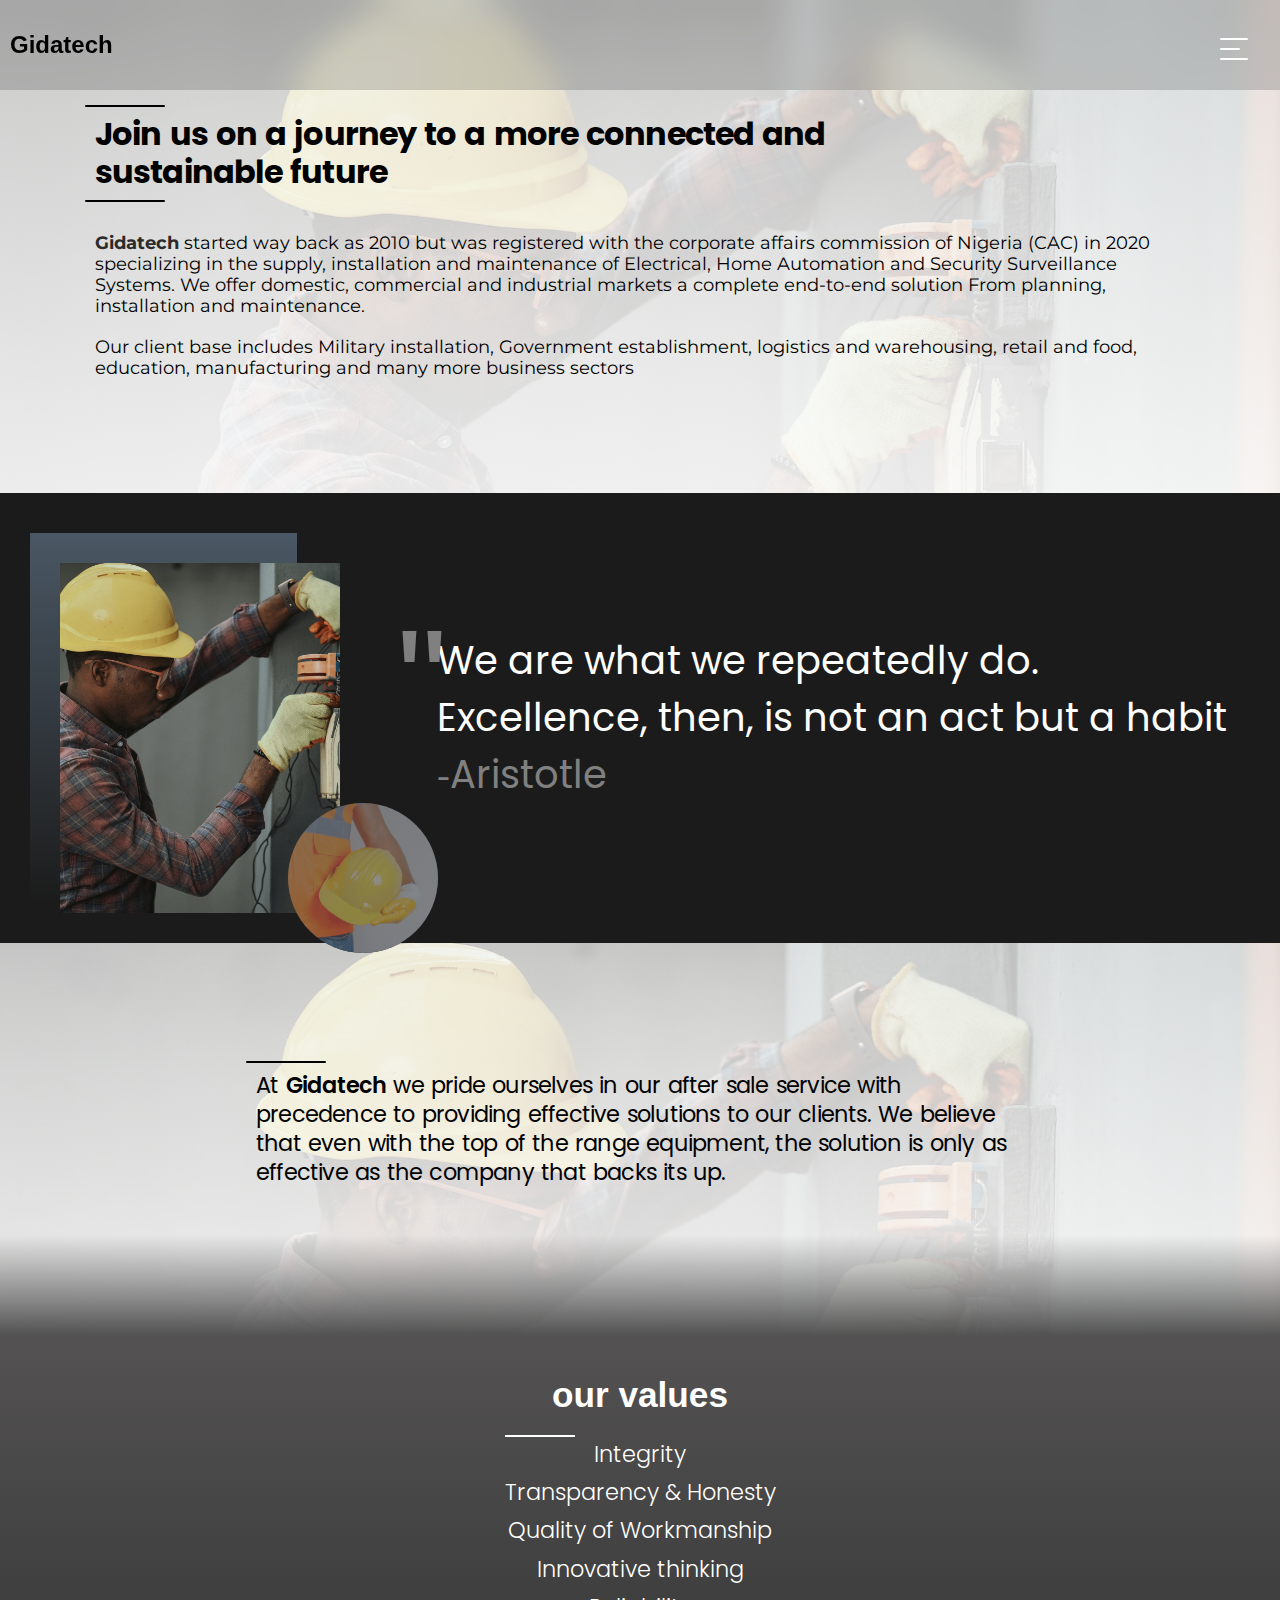
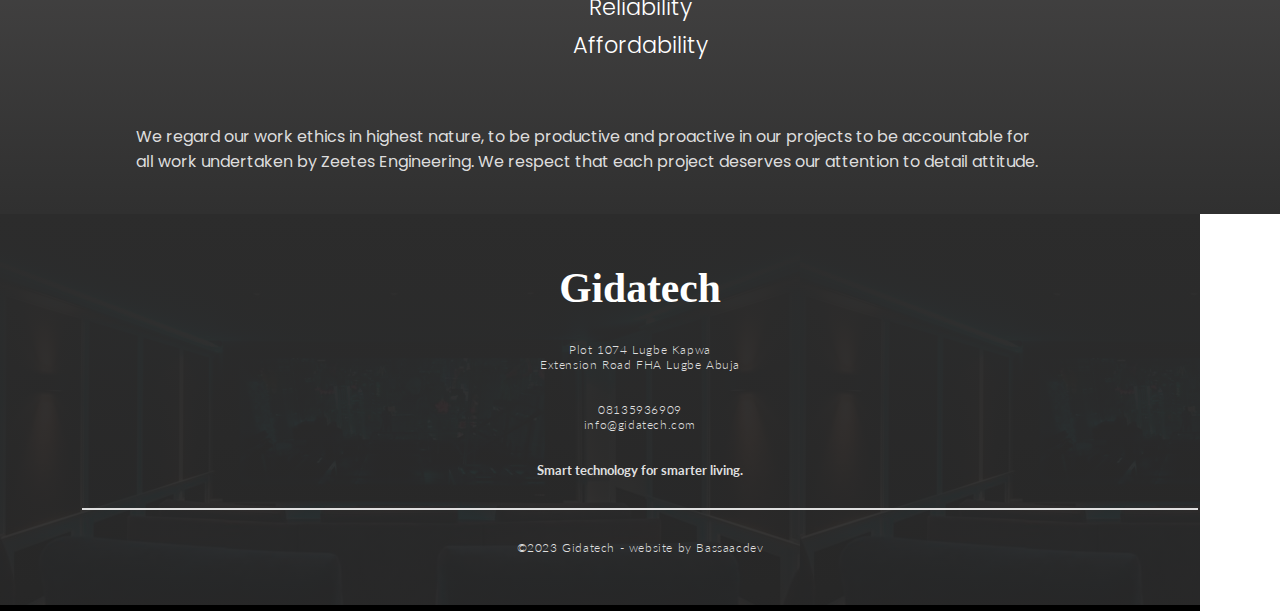
==== commit 99dab3c9: "added link styles" ====
--- a/about.html
+++ b/about.html
@@ -5,6 +5,10 @@
         <meta charset="UTF-8">
         <meta http-equiv="X-UA-Compatible" content="IE=edge">
         <meta name="viewport" content="width=device-width, initial-scale=1.0">
+        <meta name="description"
+            content="At Gidatech, we provide cutting-edge technology to help you automate your home and simplify your life. Our smart home systems allow you to control your lighting, thermostat, security, and more with ease.">
+        <meta name="keywords"
+            content="smart home, home automation, home technology, smart home solutions, smart lighting, smart thermostat, smart security">
         <title>Gidatech- About</title>
         <link rel="shortcut icon" href="./gida/logo.jpg" type="image/x-icon">
         <link rel="stylesheet" href="style.css">
--- a/style.css
+++ b/style.css
@@ -18,15 +18,29 @@
 }
 
 ::-webkit-scrollbar-thumb:hover {
-  background-color: #555;
+  background-color: #3d3c3c;
 }
 
 html {
   scroll-behavior: smooth;
 }
 
+body {
+  background-color: black;
+}
+
 p {
   font-family: lato;
+}
+
+a {
+  text-decoration: none;
+  color: #0cd2e4;
+}
+
+a:hover {
+  text-decoration: underline;
+  text-underline-offset: 5px;
 }
 
 * {
@@ -56,11 +70,11 @@
   -webkit-box-align: center;
       -ms-flex-align: center;
           align-items: center;
-  -webkit-backdrop-filter: blur(10px);
-          backdrop-filter: blur(10px);
+  -webkit-backdrop-filter: blur(15px);
+          backdrop-filter: blur(15px);
   color: white;
   padding: 0 0 0 10px;
-  z-index: 10000000000000000000000;
+  z-index: 1000;
 }
 
 nav a {
@@ -293,8 +307,8 @@
 
 section.home {
   height: 90vh;
-  background: -webkit-gradient(linear, left top, left bottom, color-stop(50%, rgba(0, 0, 0, 0.575)), color-stop(black), to(black)), url(./img/Home.jpg);
-  background: linear-gradient(rgba(0, 0, 0, 0.575) 50%, black, black), url(./img/Home.jpg);
+  background: -webkit-gradient(linear, left top, left bottom, color-stop(70%, rgba(0, 0, 0, 0.575)), color-stop(black), to(black));
+  background: linear-gradient(rgba(0, 0, 0, 0.575) 70%, black, black);
   background-size: cover;
   display: -webkit-box;
   display: -ms-flexbox;
@@ -305,6 +319,13 @@
   -webkit-box-pack: left;
       -ms-flex-pack: left;
           justify-content: left;
+  z-index: 100;
+}
+
+section.home video {
+  position: absolute;
+  width: 100%;
+  z-index: -1;
 }
 
 section.home .text-over-wr {
@@ -314,7 +335,7 @@
 
 section.home .text-over-wr .text-over {
   height: 65vh;
-  background-color: rgba(0, 0, 0, 0.781);
+  background-color: rgba(0, 0, 0, 0.623);
   display: -webkit-box;
   display: -ms-flexbox;
   display: flex;
@@ -329,6 +350,7 @@
       -ms-flex-pack: space-evenly;
           justify-content: space-evenly;
   color: white;
+  position: relative;
 }
 
 section.home .text-over-wr .text-over h1 {
@@ -387,6 +409,11 @@
   font-weight: 100 !important;
 }
 
+section.home .text-over-wr .text-over .aaa a {
+  text-decoration: none;
+  color: white;
+}
+
 section.home .text-over-wr .text-over .aaa p:nth-child(4) {
   border: none;
 }
@@ -460,15 +487,30 @@
 
 section.bbb .b1 {
   position: relative;
+  z-index: 10;
 }
 
 section.bbb .b1 h2 {
-  font-family: roboto;
+  font-family: poppins;
   font-weight: 400;
   width: calc(43vw + 109px);
   font-size: 1.9em;
   color: white;
   text-align: center;
+  -webkit-transition: all 0.4s ease;
+  transition: all 0.4s ease;
+}
+
+@media (max-width: 800px) {
+  section.bbb .b1 h2 {
+    font-size: 1.5em;
+  }
+}
+
+@media (min-width: 1000px) {
+  section.bbb .b1 h2 {
+    font-size: 3.2em;
+  }
 }
 
 section.bbb .b1::after {
@@ -502,6 +544,16 @@
     width: 2px;
     background-color: white;
     height: 270px;
+  }
+}
+
+@media (min-width: 1000px) {
+  section.bbb .b1::after {
+    left: -62px;
+    top: -37px;
+    width: 2px;
+    background-color: white;
+    height: 444px;
   }
 }
 
@@ -517,6 +569,12 @@
   margin-top: 20px;
 }
 
+@media (min-width: 800px) {
+  section.bbb .bimg img {
+    width: calc(30vw + 107px);
+  }
+}
+
 @-webkit-keyframes change {
   70% {
     -webkit-filter: hue-rotate(55deg) brightness(1);
@@ -554,9 +612,9 @@
   -webkit-box-align: center;
       -ms-flex-align: center;
           align-items: center;
-  -webkit-box-pack: left;
-      -ms-flex-pack: left;
-          justify-content: left;
+  -webkit-box-pack: center;
+      -ms-flex-pack: center;
+          justify-content: center;
   padding: 70px 37px;
 }
 
@@ -573,6 +631,15 @@
   -webkit-box-direction: normal;
       -ms-flex-direction: column;
           flex-direction: column;
+}
+
+@media (min-width: 900px) {
+  section.ccc .ctext {
+    -webkit-box-orient: horizontal;
+    -webkit-box-direction: reverse;
+        -ms-flex-direction: row-reverse;
+            flex-direction: row-reverse;
+  }
 }
 
 section.ccc .ctext h2 {
@@ -586,12 +653,25 @@
   font-size: 2em;
   margin-bottom: 20px;
   color: #181616;
+}
+
+@media (min-width: 900px) {
+  section.ccc .ctext h2 {
+    text-align: left;
+    margin-left: 10px;
+  }
 }
 
 section.ccc .ctext h2 span:not(:nth-child(4)) {
   font-weight: 200;
   z-index: 1;
   text-align: center;
+}
+
+@media (min-width: 900px) {
+  section.ccc .ctext h2 span:not(:nth-child(4)) {
+    text-align: left;
+  }
 }
 
 section.ccc .ctext h2 span:nth-child(4) {
@@ -602,6 +682,12 @@
   text-align: center;
 }
 
+@media (min-width: 900px) {
+  section.ccc .ctext h2 span:nth-child(4) {
+    text-align: left;
+  }
+}
+
 section.ccc .ctext h2 span .und {
   text-decoration: underline;
   -webkit-text-decoration-color: #473b1b;
@@ -616,6 +702,14 @@
   background: url(./gida/smart3.jpg);
   background-size: cover;
   padding: 20px;
+}
+
+@media (min-width: 900px) {
+  section.ccc .ctext .rect {
+    width: 44vw;
+    height: 35vw;
+    margin-right: 35px;
+  }
 }
 
 section.ccc .ctext .rect::after {
@@ -725,9 +819,9 @@
   -webkit-box-align: center;
       -ms-flex-align: center;
           align-items: center;
-  -webkit-box-pack: left;
-      -ms-flex-pack: left;
-          justify-content: left;
+  -webkit-box-pack: center;
+      -ms-flex-pack: center;
+          justify-content: center;
   padding: 70px 37px;
 }
 
@@ -745,6 +839,15 @@
   -webkit-box-direction: normal;
       -ms-flex-direction: column;
           flex-direction: column;
+}
+
+@media (min-width: 800px) {
+  section.ddd .dtext {
+    -webkit-box-orient: horizontal;
+    -webkit-box-direction: reverse;
+        -ms-flex-direction: row-reverse;
+            flex-direction: row-reverse;
+  }
 }
 
 section.ddd .dtext h2 {
@@ -758,6 +861,12 @@
   font-size: 2em;
   margin-bottom: 20px;
   color: white;
+}
+
+@media (min-width: 850px) {
+  section.ddd .dtext h2 {
+    font-size: 2.5em;
+  }
 }
 
 section.ddd .dtext h2 span:not(:nth-child(4)) {
@@ -790,6 +899,14 @@
   padding: 20px 0;
 }
 
+@media (min-width: 800px) {
+  section.ddd .dtext .rect {
+    width: 44vw;
+    height: 35vw;
+    margin-left: 10px;
+  }
+}
+
 section.ddd .dtext .rect::after {
   content: "";
   width: 100%;
@@ -805,6 +922,7 @@
 footer.faa {
   height: auto;
   width: 100%;
+  position: relative;
   background: -webkit-gradient(linear, left top, left bottom, from(#2c2c2c), to(rgba(41, 41, 41, 0.938))), url(./gida/darkliving.jpg);
   background: linear-gradient(#2c2c2c, rgba(41, 41, 41, 0.938)), url(./gida/darkliving.jpg);
   display: -webkit-box;
@@ -887,18 +1005,34 @@
   -webkit-box-pack: center;
       -ms-flex-pack: center;
           justify-content: center;
+  position: relative;
+}
+
+@media (min-width: 900px) {
+  footer.faa .iconswr {
+    position: absolute;
+    right: 0;
+    top: 0;
+    width: 80px;
+  }
 }
 
 footer.faa .iconswr a {
   font-size: 13px;
   text-decoration: none;
-  color: #dfdfdf;
+  color: #ffffff;
   -webkit-transition: all 0.2s ease;
   transition: all 0.2s ease;
 }
 
 footer.faa .iconswr a:hover {
   scale: 1.1;
+}
+
+@media (min-width: 900px) {
+  footer.faa .iconswr a {
+    color: #1b1b1b;
+  }
 }
 
 footer.faa .iconswr .icons {
@@ -910,6 +1044,32 @@
   -webkit-box-pack: center;
       -ms-flex-pack: center;
           justify-content: center;
+  position: relative;
+}
+
+@media (min-width: 900px) {
+  footer.faa .iconswr .icons {
+    display: -webkit-box;
+    display: -ms-flexbox;
+    display: flex;
+    width: 100%;
+    top: 0;
+    right: 0;
+    background-color: white;
+    position: absolute;
+    -webkit-box-pack: center;
+    -ms-flex-pack: center;
+    -webkit-box-orient: vertical;
+    -webkit-box-direction: normal;
+        -ms-flex-direction: column;
+            flex-direction: column;
+    -webkit-box-pack: end;
+        -ms-flex-pack: end;
+            justify-content: flex-end;
+    height: 397px;
+    -ms-flex-pack: distribute;
+        justify-content: space-around;
+  }
 }
 
 footer.faa .gida h2 {
@@ -942,11 +1102,25 @@
       -ms-flex-direction: column;
           flex-direction: column;
   gap: 20px;
+  -webkit-transition: all 0.4s ease;
+  transition: all 0.4s ease;
+}
+
+@media (min-width: 850px) {
+  section.about .abtext {
+    padding: 40px 80px;
+  }
 }
 
 section.about .abtext p {
   font-family: montserrat;
   font-weight: 400;
+}
+
+@media (min-width: 850px) {
+  section.about .abtext p {
+    font-size: 1.1em;
+  }
 }
 
 section.about .abtext p:nth-child(1) {
@@ -960,6 +1134,13 @@
   margin-bottom: 20px;
 }
 
+@media (min-width: 850px) {
+  section.about .abtext p:nth-child(1) {
+    font-size: 2em;
+    width: 70%;
+  }
+}
+
 section.about .abtext p:nth-child(1) p:nth-child(2) {
   font-family: poppins;
   font-weight: 300;
@@ -1004,6 +1185,18 @@
   padding: 40px 30px;
 }
 
+@media (min-width: 700px) {
+  section.abbb {
+    -webkit-box-orient: horizontal;
+    -webkit-box-direction: normal;
+        -ms-flex-direction: row;
+            flex-direction: row;
+    -webkit-box-pack: justify;
+        -ms-flex-pack: justify;
+            justify-content: space-between;
+  }
+}
+
 section.abbb h3 {
   color: white;
   font-family: poppins;
@@ -1020,12 +1213,29 @@
           flex-direction: column;
 }
 
+@media (min-width: 700px) {
+  section.abbb h3 {
+    font-size: 3vw;
+    -webkit-box-pack: center;
+        -ms-flex-pack: center;
+            justify-content: center;
+  }
+}
+
 section.abbb h3 ::after {
   content: " '' ";
   position: absolute;
   top: -35px;
   left: -20px;
   font-size: 4em;
+}
+
+@media (min-width: 700px) {
+  section.abbb h3 ::after {
+    top: 30px;
+    left: -40px;
+    font-size: 4.1em;
+  }
 }
 
 section.abbb .abbbimg {
@@ -1095,6 +1305,12 @@
   position: relative;
 }
 
+@media (min-width: 600px) {
+  section.about2 {
+    padding: 10vw 20vw;
+  }
+}
+
 section.about2::after {
   width: 100%;
   content: "";
@@ -1128,6 +1344,13 @@
   font-weight: 600;
 }
 
+@media (min-width: 600px) {
+  section.about2 .abtext2 p {
+    font-size: 1.4em;
+    line-height: 1.3;
+  }
+}
+
 section.about2 .abtext2 p::after {
   content: "";
   position: absolute;
@@ -1151,10 +1374,16 @@
   height: 122px;
 }
 
+@media (min-width: 760px) {
+  section.about2 .abtext2 p::before {
+    display: none;
+  }
+}
+
 section.val {
   height: auto;
-  background: -webkit-gradient(linear, left top, left bottom, from(rgba(56, 56, 56, 0.856)), to(rgba(56, 56, 56, 0.856)));
-  background: linear-gradient(rgba(56, 56, 56, 0.856), rgba(56, 56, 56, 0.856));
+  background: -webkit-gradient(linear, left top, left bottom, from(rgba(98, 96, 96, 0.856)), to(rgba(56, 56, 56, 0.856)));
+  background: linear-gradient(rgba(98, 96, 96, 0.856), rgba(56, 56, 56, 0.856));
   width: 100%;
   padding: 40px 10px;
   display: -webkit-box;
@@ -1181,6 +1410,12 @@
   font-size: 2em;
 }
 
+@media (min-width: 600px) {
+  section.val .valtxt h2 {
+    font-size: 2.2em;
+  }
+}
+
 section.val .valtxt p {
   display: -webkit-box;
   display: -ms-flexbox;
@@ -1195,17 +1430,17 @@
 section.val .valtxt p::after {
   content: "";
   position: absolute;
-  top: -33px;
-  left: 10px;
+  top: 0;
+  left: 0px;
   height: 2px;
-  width: 50px;
-  background-color: #4a5764;
+  width: 70px;
+  background-color: #ffffff;
 }
 
 section.val .valtxt p span {
   font-family: poppins;
-  font-weight: 700;
-  font-size: 1.3em;
+  font-weight: 300;
+  font-size: 1.4em;
   color: #ffffff;
   line-height: 1.7;
 }
@@ -1237,15 +1472,39 @@
   background-attachment: fixed;
   background-size: cover;
   color: white;
+  -webkit-transition: all 0.4s ease-in-out;
+  transition: all 0.4s ease-in-out;
+}
+
+@media (min-width: 650px) {
+  section.service {
+    padding: 70px 40px;
+  }
 }
 
 section.service .saaa {
   margin-bottom: 20px;
+  -webkit-transition: all 0.4s ease;
+  transition: all 0.4s ease;
+}
+
+@media (min-width: 650px) {
+  section.service .saaa h2 {
+    font-size: 1.8em;
+    width: 80%;
+  }
 }
 
 section.service p {
   font-family: gilroy, montserrat;
   font-size: 0.97em;
+}
+
+@media (min-width: 650px) {
+  section.service p {
+    padding: 20px 30px;
+    font-size: 1.15em;
+  }
 }
 
 section.service .secp {
@@ -1293,10 +1552,9 @@
   z-index: 100;
 }
 
-section.security video {
+section.security img {
   width: 70vw;
   position: relative;
-  height: 210px;
 }
 
 section.security .vidabs {
@@ -1315,7 +1573,28 @@
   left: 0;
   top: 25px;
   background: rgba(0, 0, 0, 0.651);
-  padding: 25px 20px;
+  padding: 60px 30px;
+}
+
+@media (min-width: 650px) {
+  section.security .vidabs {
+    padding: 15vw 13vw;
+  }
+}
+
+@media (max-width: 370px) {
+  section.security .vidabs {
+    padding-bottom: 10px;
+    padding-top: 20px;
+    padding-left: 15px;
+    padding-right: 15px;
+  }
+}
+
+@media (min-width: 650px) {
+  section.security .vidabs h2 {
+    font-size: 1.8em;
+  }
 }
 
 section.security .vidabs p {
@@ -1323,6 +1602,12 @@
   font-family: gilroy, montserrat;
   font-size: 14px;
   width: 80%;
+}
+
+@media (min-width: 650px) {
+  section.security .vidabs p {
+    font-size: 2vw;
+  }
 }
 
 section.security .lensec {
@@ -1389,6 +1674,36 @@
   -webkit-box-direction: normal;
       -ms-flex-direction: column;
           flex-direction: column;
+}
+
+@media (min-width: 800px) {
+  section.automation {
+    -webkit-box-orient: horizontal;
+    -webkit-box-direction: normal;
+        -ms-flex-direction: row;
+            flex-direction: row;
+  }
+}
+
+section.automation .lrgh {
+  display: -webkit-box;
+  display: -ms-flexbox;
+  display: flex;
+  -webkit-box-align: center;
+      -ms-flex-align: center;
+          align-items: center;
+  -webkit-box-orient: vertical;
+  -webkit-box-direction: normal;
+      -ms-flex-direction: column;
+          flex-direction: column;
+  -webkit-transition: all 0.5s ease-in-out;
+  transition: all 0.5s ease-in-out;
+}
+
+@media (min-width: 800px) {
+  section.automation .lrgh h2 {
+    font-size: 2em;
+  }
 }
 
 section.automation h1 {
@@ -1409,9 +1724,29 @@
   z-index: 100;
 }
 
-section.automation img {
-  width: 70vw;
+section.automation .img::after {
+  content: "";
+  position: absolute;
+  width: 100px;
+  height: 100px;
+  border-radius: 50%;
+  bottom: 0%;
+  right: 0px;
+  border: 1px dashed white;
+  background-color: rgba(255, 255, 255, 0);
+}
+
+section.automation .img img {
+  width: 60vw;
+  z-index: 10;
   margin-bottom: 20px;
+  position: relative;
+}
+
+@media (min-width: 800px) {
+  section.automation .img img {
+    width: 50vw;
+  }
 }
 
 section.automation p {
@@ -1425,6 +1760,13 @@
           flex-direction: column;
   text-align: center;
   font-family: Gilroy, montserrat;
+  mix-blend-mode: difference;
+}
+
+@media (min-width: 650px) {
+  section.automation p {
+    font-size: 18px;
+  }
 }
 
 section.intercom {
@@ -1492,6 +1834,16 @@
 section.intercom .img h2 {
   width: 70%;
   position: relative;
+  padding-bottom: 15px;
+  z-index: 10;
+  color: white;
+  text-shadow: -2px 0px 1px black, 2px 0px 1px #0cd2e4;
+}
+
+@media (min-width: 700px) {
+  section.intercom .img h2 {
+    font-size: 2.2em;
+  }
 }
 
 section.intercom .img h2::after {
@@ -1505,10 +1857,19 @@
 }
 
 section.intercom img {
-  width: 70vw;
+  width: 50vw;
   margin-bottom: 20px;
   position: relative;
   top: -170px;
+  -o-object-position: top;
+     object-position: top;
+}
+
+@media (min-width: 800px) {
+  section.intercom img {
+    top: unset;
+    width: 30vw;
+  }
 }
 
 section.intercom img::after {
@@ -1536,6 +1897,15 @@
   font-family: Gilroy, montserrat, poppins;
   position: relative;
   top: -20px;
+  -webkit-transition: all 0.5s ease-in-out;
+  transition: all 0.5s ease-in-out;
+}
+
+@media (min-width: 700px) {
+  section.intercom p {
+    padding: 70px 40px;
+    font-size: 1.3em;
+  }
 }
 
 section.electrical {
@@ -1583,6 +1953,13 @@
   margin-bottom: 70px;
 }
 
+@media (min-width: 700px) {
+  section.electrical h3 {
+    font-size: 1.6em;
+    width: 70%;
+  }
+}
+
 section.electrical h3:nth-child(3) {
   color: #ee9700;
   position: relative;
@@ -1637,6 +2014,13 @@
   position: relative;
   right: -10px;
   top: 10px;
+  margin-bottom: 15px;
+}
+
+@media (min-width: 750px) {
+  section.electrical .img img {
+    width: 45vw;
+  }
 }
 
 section.electrical p {
@@ -1653,6 +2037,13 @@
   font-family: Gilroy, montserrat;
   text-align: left;
   position: relative;
+}
+
+@media (min-width: 750px) {
+  section.electrical p {
+    padding: 70px 50px;
+    font-size: 1.3em;
+  }
 }
 
 section.electrical p::after {
@@ -1669,7 +2060,7 @@
   background: -webkit-gradient(linear, left top, left bottom, from(rgba(0, 0, 0, 0)), to(black)), url(./img/solar-cell-farm-power-station-alternative-energy-from-sun-removebg.png);
   background: linear-gradient(rgba(0, 0, 0, 0), black), url(./img/solar-cell-farm-power-station-alternative-energy-from-sun-removebg.png);
   background-size: cover;
-  background-position: top;
+  background-position: center;
   color: white;
   position: relative;
   display: -webkit-box;
@@ -1678,7 +2069,10 @@
   -webkit-box-align: center;
       -ms-flex-align: center;
           align-items: center;
-  height: 50vh;
+  height: 60vh;
+  -webkit-box-pack: center;
+      -ms-flex-pack: center;
+          justify-content: center;
 }
 
 section.solar .solarimg {
@@ -1700,6 +2094,13 @@
   text-align: center !important;
   font-size: 1.35em;
   position: relative;
+  text-align: center;
+}
+
+@media (min-width: 750px) {
+  section.solar .solarimg h3 {
+    font-size: 1.8em;
+  }
 }
 
 section.solar .solarimg h3::after {
@@ -1710,7 +2111,7 @@
   -webkit-transform: translateY(60%);
           transform: translateY(60%);
   right: 50%;
-  background-color: #ffaa00;
+  background-color: #ffffff;
   z-index: 10;
   -webkit-box-shadow: 0px -1px 7px 0px white;
           box-shadow: 0px -1px 7px 0px white;
@@ -1724,7 +2125,7 @@
   -webkit-transform: translateY(-100%);
           transform: translateY(-100%);
   right: 50%;
-  background-color: #ffffff;
+  background-color: #ee9700;
   -webkit-box-shadow: 0px -1px 7px 0px white;
           box-shadow: 0px -1px 7px 0px white;
 }
@@ -1780,8 +2181,8 @@
 }
 
 section.form form .check .form-group [type="checkbox"] {
-  width: 20px;
-  height: 20px;
+  width: 17px;
+  height: 17px;
   margin-right: 10px;
   border-radius: 2px;
   border: 1px solid white;
@@ -1798,9 +2199,16 @@
   background-size: contain;
 }
 
+@media (max-width: 500px) {
+  section.form form .check .form-group [type="checkbox"] {
+    width: 15px;
+    height: 15px;
+  }
+}
+
 section.form form .check .form-group [type="radio"] {
-  width: 20px;
-  height: 20px;
+  width: 17px;
+  height: 17px;
   margin-right: 10px;
   border-radius: 50%;
   border: 1px solid white;
@@ -1820,6 +2228,13 @@
   padding: 10px;
 }
 
+@media (max-width: 500px) {
+  section.form form .check .form-group [type="radio"] {
+    width: 15px;
+    height: 15px;
+  }
+}
+
 section.form form .mainwr {
   display: -webkit-box;
   display: -ms-flexbox;
@@ -1932,18 +2347,31 @@
 }
 
 section.project {
-  height: auto;
-  padding: 100px 90px;
-  height: 90vh;
-  background: -webkit-gradient(linear, left top, left bottom, from(rgba(0, 0, 0, 0.753)), color-stop(rgba(0, 0, 0, 0.445)), to(rgba(0, 0, 0, 0.993))), url(./img/Home2.jpg);
-  background: linear-gradient(rgba(0, 0, 0, 0.753), rgba(0, 0, 0, 0.445), rgba(0, 0, 0, 0.993)), url(./img/Home2.jpg);
   background-size: cover;
   color: white;
+  background-position: center;
+  background-attachment: fixed;
+  height: auto;
+  padding: 130px 90px;
+  background: -webkit-gradient(linear, left top, left bottom, from(rgba(0, 0, 0, 0.753)), color-stop(rgba(0, 0, 0, 0.445)), to(rgba(0, 0, 0, 0.993))), url(./img/lamp.jpg);
+  background: linear-gradient(rgba(0, 0, 0, 0.753), rgba(0, 0, 0, 0.445), rgba(0, 0, 0, 0.993)), url(./img/lamp.jpg);
+}
+
+@media (max-width: 600px) {
+  section.project {
+    padding: 100px 40px;
+  }
 }
 
 section.project h1 {
   margin-bottom: 20px;
   font-size: 3em;
+}
+
+@media (max-width: 600px) {
+  section.project h1 {
+    font-size: 1.8em;
+  }
 }
 
 section.project a {
@@ -1969,4 +2397,158 @@
   margin-bottom: 40px;
   line-height: 1.3;
 }
+
+section.project p::after {
+  height: 60vw;
+  position: absolute;
+  content: "";
+  left: 40px;
+  width: 2px;
+  top: 130px;
+  background-color: white;
+}
+
+@media (max-width: 600px) {
+  section.project p::after {
+    left: 20px;
+    height: 100vw;
+  }
+}
+
+@media (max-width: 600px) {
+  section.project p {
+    font-size: 1.1em;
+  }
+}
+
+section.projectl {
+  height: auto;
+  background-color: black;
+  padding: 100px 60px;
+  display: -webkit-box;
+  display: -ms-flexbox;
+  display: flex;
+  -webkit-box-pack: space-evenly;
+      -ms-flex-pack: space-evenly;
+          justify-content: space-evenly;
+  -ms-flex-wrap: wrap;
+      flex-wrap: wrap;
+  gap: 50px;
+  width: 100%;
+}
+
+section.projectl .cardwr {
+  height: auto;
+  width: 400px;
+}
+
+@media (max-width: 455px) {
+  section.projectl .cardwr {
+    height: auto;
+    margin-bottom: 50px;
+  }
+}
+
+section.projectl .cardwr .card {
+  background: url(./gida/military1.png);
+  background-size: cover;
+  height: 600px;
+  width: 430px;
+  background-position: center;
+  margin-bottom: 12px;
+}
+
+@media (max-width: 455px) {
+  section.projectl .cardwr .card {
+    height: 60vw;
+    width: 80vw;
+  }
+}
+
+section.projectl .cardwr .one {
+  background: url(./gida/military2.png);
+  margin-top: 80px;
+  background-size: cover;
+}
+
+section.projectl .cardwr .two {
+  background-size: cover;
+  background: url(./gida/katsina.png);
+}
+
+@media (max-width: 455px) {
+  section.projectl .cardwr .two {
+    background-position: center;
+  }
+}
+
+section.projectl .cardwr .three {
+  background: url(./gida/katsina2.png);
+  margin-top: 80px;
+  background-size: cover;
+}
+
+section.projectl .cardwr .four {
+  background: url(./gida/netcam.png);
+  background-size: cover;
+}
+
+section.projectl .cardwr .five {
+  background: url(./gida/netcam2.png);
+  margin-top: 80px;
+  background-size: cover;
+}
+
+section.projectl .cardwr .six {
+  background: url(./gida/longrange.png);
+  background-size: cover;
+}
+
+section.projectl .cardwr .seven {
+  background: url(./gida/longrange2.png);
+  background-size: cover;
+  margin-top: 80px;
+}
+
+section.projectl .cardwr .eight {
+  background: url(./gida/camera.png);
+  background-size: cover;
+}
+
+section.projectl .cardwr .nine {
+  background: url(./gida/camera2.png);
+  background-size: cover;
+  margin-top: 80px;
+}
+
+section.projectl .cardwr .ten {
+  background: url(./gida/installation1.png);
+  background-size: cover;
+}
+
+section.projectl .cardwr .eleven {
+  background: url(./gida/installation2.png);
+  background-size: cover;
+  margin-top: 80px;
+}
+
+section.projectl .cardwr .cardtxt {
+  color: white;
+  padding-left: 40px;
+}
+
+section.projectl .cardwr .cardtxt p {
+  width: 88%;
+  position: relative;
+}
+
+section.projectl .cardwr .cardtxt p::after {
+  position: absolute;
+  content: "";
+  background-color: white;
+  height: 150px;
+  width: 2px;
+  left: -20px;
+  top: -50px;
+}
 /*# sourceMappingURL=style.css.map */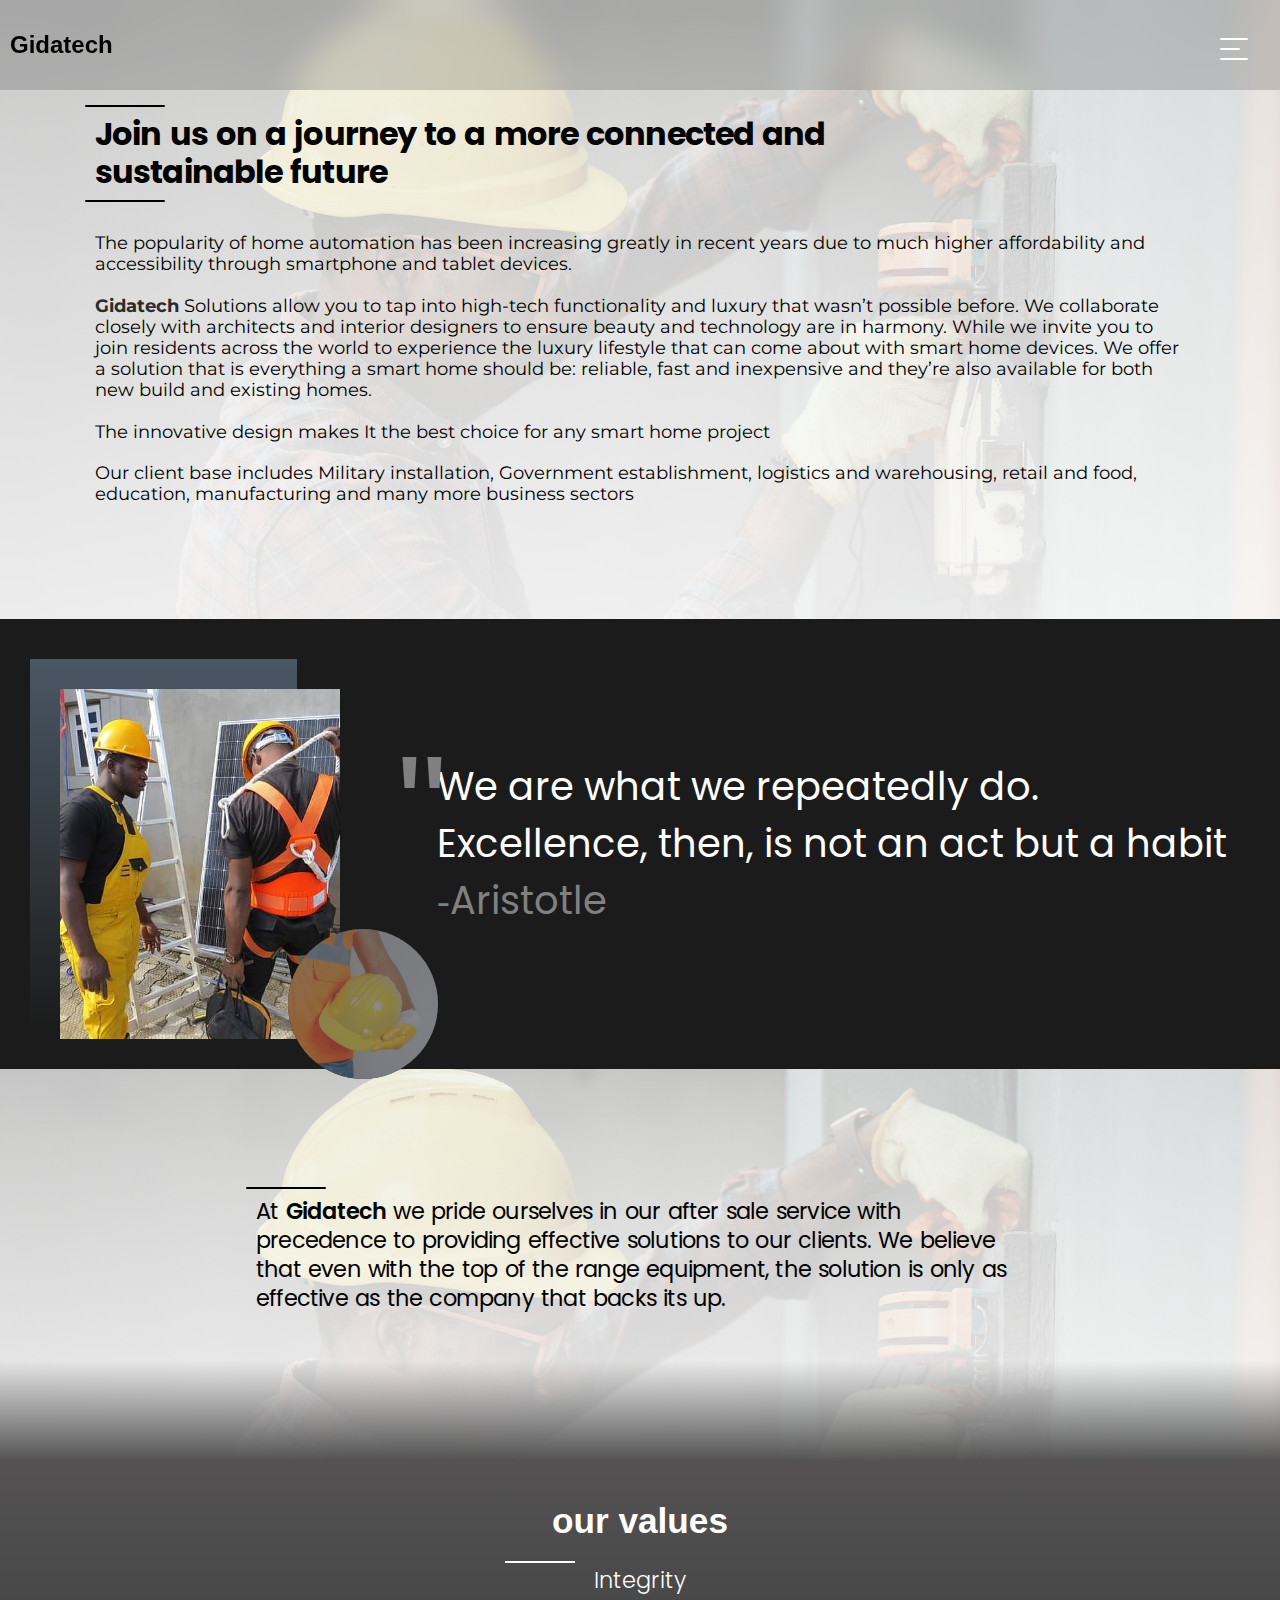
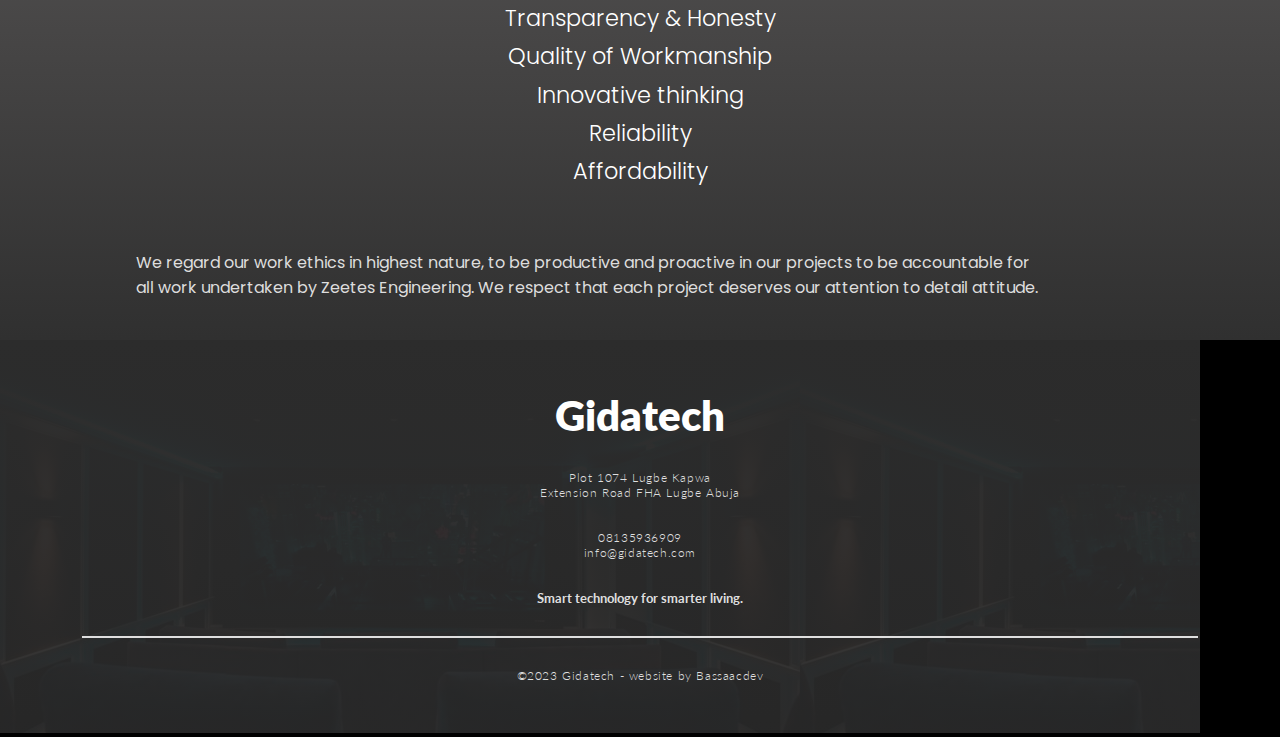
==== commit 8821abbe: "added php" ====
--- a/about.html
+++ b/about.html
@@ -83,13 +83,15 @@
                     Join us on a journey to a more connected and sustainable future
                 </p>
                 <p>
-                    <span style="font-weight: 700; color: rgb(43, 43, 43);">Gidatech</span> started way back as 2010 but
-                    was registered with
-                    the corporate affairs commission of Nigeria (CAC) in 2020 specializing
-                    in the supply, installation and maintenance of Electrical, Home
-                    Automation and Security Surveillance Systems. We offer domestic,
-                    commercial and industrial markets a complete end-to-end solution
-                    From planning, installation and maintenance.
+                The popularity of home automation has been increasing greatly in recent years due to much higher affordability and
+                accessibility through smartphone and tablet devices. <br> <br>
+                <span style="font-weight: 700; color: rgb(43, 43, 43);">Gidatech</span> Solutions allow you to tap into high-tech
+                functionality and luxury that wasn’t possible before. We collaborate
+                closely with architects and interior designers to ensure beauty and technology are in harmony. While we invite you to
+                join residents across the world to experience the luxury lifestyle that can come about with smart home devices.
+                We offer a solution that is everything a smart home should be: reliable, fast and inexpensive and they’re also available
+                for both new build and existing homes. <br> <br>
+                The innovative design makes It the best choice for any smart home project
                 </p>
 
                 <p>
@@ -105,7 +107,7 @@
 
         <section class="abbb">
             <div class="abbbimg">
-                <img src="./img/worker.jpg" alt="">
+                <img src="./gida/safety.png" alt="">
             </div>
             <h3>We are what we repeatedly
                 do. Excellence, then, is not an act but a habit <span style="color: gray;">&hyphen;Aristotle</span>
--- a/style.css
+++ b/style.css
@@ -18,7 +18,7 @@
 }
 
 ::-webkit-scrollbar-thumb:hover {
-  background-color: #3d3c3c;
+  background-color: rgb(61, 60, 60);
 }
 
 html {
@@ -37,7 +37,6 @@
   text-decoration: none;
   color: #0cd2e4;
 }
-
 a:hover {
   text-decoration: underline;
   text-underline-offset: 5px;
@@ -46,8 +45,7 @@
 * {
   padding: 0;
   margin: 0;
-  -webkit-box-sizing: border-box;
-          box-sizing: border-box;
+  box-sizing: border-box;
 }
 
 body {
@@ -61,31 +59,23 @@
   position: fixed;
   top: 0;
   left: 0;
-  display: -webkit-box;
-  display: -ms-flexbox;
-  display: flex;
-  -webkit-box-pack: justify;
-      -ms-flex-pack: justify;
-          justify-content: space-between;
-  -webkit-box-align: center;
-      -ms-flex-align: center;
-          align-items: center;
+  display: flex;
+  justify-content: space-between;
+  align-items: center;
   -webkit-backdrop-filter: blur(15px);
           backdrop-filter: blur(15px);
   color: white;
   padding: 0 0 0 10px;
   z-index: 1000;
 }
-
 nav a {
   text-decoration: none;
   color: white;
-  -webkit-transition: all 0.2s ease;
   transition: all 0.2s ease;
 }
-
 nav a:hover {
   color: #0cd2e4;
+  text-decoration: none;
 }
 
 .icon {
@@ -93,36 +83,24 @@
   z-index: 100000;
   top: 0;
   right: 10px;
-  -webkit-box-pack: center;
-      -ms-flex-pack: center;
-          justify-content: center;
-  display: -webkit-box;
-  display: -ms-flexbox;
+  justify-content: center;
   display: flex;
   width: 40px;
   height: 40px;
   margin: 7px 20px 0 0;
   cursor: pointer;
-  -webkit-transition: all 0.5s ease-in-out;
   transition: all 0.5s ease-in-out;
-  -webkit-box-align: center;
-      -ms-flex-align: center;
-          align-items: center;
-}
-
+  align-items: center;
+}
 .icon .icon-btn {
   width: 20px;
   background-color: white;
   height: 2px;
-  -webkit-box-align: center;
-      -ms-flex-align: center;
-          align-items: center;
+  align-items: center;
   justify-items: center;
   border-radius: 5px;
-  -webkit-transform: all 0.5s ease-in-out;
-          transform: all 0.5s ease-in-out;
-  -webkit-transform: rotateX(180deg);
-          transform: rotateX(180deg);
+  transform: all 0.5s ease-in-out;
+  transform: rotateX(180deg);
 }
 
 .icon-btn::before {
@@ -131,15 +109,11 @@
   width: 28px;
   height: 2px;
   background-color: white;
-  -webkit-transform: translateY(-10px);
-          transform: translateY(-10px);
-  -webkit-box-align: center;
-      -ms-flex-align: center;
-          align-items: center;
+  transform: translateY(-10px);
+  align-items: center;
   justify-items: center;
   border-radius: 5px;
-  -webkit-transform: all 0.5s ease-in-out;
-          transform: all 0.5s ease-in-out;
+  transform: all 0.5s ease-in-out;
 }
 
 .icon-btn::after {
@@ -148,58 +122,45 @@
   width: 28px;
   height: 2px;
   background-color: white;
-  -webkit-transform: translateY(10px);
-          transform: translateY(10px);
-  -webkit-box-align: center;
-      -ms-flex-align: center;
-          align-items: center;
+  transform: translateY(10px);
+  align-items: center;
   justify-items: center;
   border-radius: 5px;
-  -webkit-transform: all 0.5s ease-in-out;
-          transform: all 0.5s ease-in-out;
+  transform: all 0.5s ease-in-out;
 }
 
 .icon-btn:hover {
   background-color: white;
   cursor: pointer;
-  -webkit-transition: 0.3s;
   transition: 0.3s;
 }
 
 .icon-btn:hover::after {
   background-color: white;
   cursor: pointer;
-  -webkit-transition: 0.3s;
   transition: 0.3s;
 }
 
 .icon-btn:hover::before {
   background-color: white;
   cursor: pointer;
-  -webkit-transition: 0.3s;
   transition: 0.3s;
 }
 
 .icon.open .icon-btn {
-  -webkit-transform: translateX(-40px);
-          transform: translateX(-40px);
+  transform: translateX(-40px);
   background-color: transparent;
-  -webkit-transition: all 0.5s ease-in-out;
   transition: all 0.5s ease-in-out;
 }
 
 .icon.open .icon-btn::after {
-  -webkit-transform: rotate(-45deg) translate(30px, 30px);
-          transform: rotate(-45deg) translate(30px, 30px);
-  -webkit-transition: all 0.5s ease-in-out;
+  transform: rotate(-45deg) translate(30px, 30px);
   transition: all 0.5s ease-in-out;
   background-color: white;
 }
 
 .icon.open .icon-btn::before {
-  -webkit-transform: rotate(45deg) translate(30px, -30px);
-          transform: rotate(45deg) translate(30px, -30px);
-  -webkit-transition: all 0.5s ease-in-out;
+  transform: rotate(45deg) translate(30px, -30px);
   transition: all 0.5s ease-in-out;
   background-color: white;
 }
@@ -207,18 +168,13 @@
 .content {
   position: fixed;
   padding: 20px;
-  -webkit-box-pack: end;
-      -ms-flex-pack: end;
-          justify-content: flex-end;
+  justify-content: flex-end;
   background: rgba(0, 0, 0, 0.712);
   -webkit-backdrop-filter: blur(10px);
           backdrop-filter: blur(10px);
   width: 100%;
   height: 100vh;
-  -webkit-box-align: center;
-      -ms-flex-align: center;
-          align-items: center;
-  -webkit-transition: 1s all ease-in-out;
+  align-items: center;
   transition: 1s all ease-in-out;
   -webkit-backdrop-filter: blur(30px);
           backdrop-filter: blur(30px);
@@ -228,8 +184,6 @@
 
 .content.active {
   opacity: 1;
-  display: -webkit-box;
-  display: -ms-flexbox;
   display: flex;
   position: fixed;
   z-index: 100;
@@ -238,219 +192,275 @@
 .menu {
   height: auto;
   width: 25vw;
-  display: -webkit-box;
-  display: -ms-flexbox;
   display: flex;
   overflow: hidden;
 }
-
 @media (max-width: 960px) {
   .menu {
     width: 45vw;
   }
 }
-
 @media (max-width: 410px) {
   .menu {
     width: 65vw;
   }
 }
-
 .menu ul {
   height: 70vh;
-  display: -webkit-box;
-  display: -ms-flexbox;
-  display: flex;
-  -webkit-box-orient: vertical;
-  -webkit-box-direction: normal;
-      -ms-flex-direction: column;
-          flex-direction: column;
-  -ms-flex-pack: distribute;
-      justify-content: space-around;
+  display: flex;
+  flex-direction: column;
+  justify-content: space-around;
   text-align: right;
 }
-
 .menu ul li {
   list-style: none;
 }
-
 .menu ul li a {
   text-decoration: none;
   color: white;
   font-size: 3em;
   font-weight: 700;
-  -webkit-transition: all 0.4s ease;
   transition: all 0.4s ease;
   position: relative;
 }
-
 .menu ul li a::after {
   content: "";
   position: absolute;
   width: 0px;
   height: 3px;
   background-color: #0cb2c1;
-  -webkit-transform: translate(0, 0);
-          transform: translate(0, 0);
+  transform: translate(0, 0);
   top: 50%;
-  -webkit-transition: all 0.3s ease;
   transition: all 0.3s ease;
 }
-
 .menu ul li a:hover {
   color: #0cb2c1;
 }
-
 .menu ul li a:hover::after {
   width: 100px;
 }
 
 section.home {
   height: 90vh;
-  background: -webkit-gradient(linear, left top, left bottom, color-stop(70%, rgba(0, 0, 0, 0.575)), color-stop(black), to(black));
-  background: linear-gradient(rgba(0, 0, 0, 0.575) 70%, black, black);
-  background-size: cover;
-  display: -webkit-box;
-  display: -ms-flexbox;
-  display: flex;
-  -webkit-box-align: center;
-      -ms-flex-align: center;
-          align-items: center;
-  -webkit-box-pack: left;
-      -ms-flex-pack: left;
-          justify-content: left;
+  background: linear-gradient(rgba(0, 0, 0, 0.575) 70%, rgb(0, 0, 0), rgb(0, 0, 0));
+  background-size: cover;
+  display: flex;
+  align-items: center;
+  justify-content: left;
   z-index: 100;
 }
-
-section.home video {
+section.home img {
   position: absolute;
   width: 100%;
   z-index: -1;
 }
-
 section.home .text-over-wr {
   height: auto;
   width: 90vw;
 }
-
 section.home .text-over-wr .text-over {
   height: 65vh;
-  background-color: rgba(0, 0, 0, 0.623);
-  display: -webkit-box;
-  display: -ms-flexbox;
-  display: flex;
-  -webkit-box-orient: vertical;
-  -webkit-box-direction: normal;
-      -ms-flex-direction: column;
-          flex-direction: column;
-  -webkit-box-align: center;
-      -ms-flex-align: center;
-          align-items: center;
-  -webkit-box-pack: space-evenly;
-      -ms-flex-pack: space-evenly;
-          justify-content: space-evenly;
-  color: white;
-  position: relative;
-}
-
+  background-color: rgba(0, 0, 0, 0.137254902);
+  display: flex;
+  flex-direction: column;
+  align-items: center;
+  justify-content: space-evenly;
+  color: white;
+  position: relative;
+}
+@media (max-width: 600px) {
+  section.home .text-over-wr .text-over {
+    height: 55vh;
+    justify-content: center;
+  }
+}
 section.home .text-over-wr .text-over h1 {
   width: 60%;
   font-weight: 100 !important;
   font-size: calc(6vw + 10px);
   font-family: Roboto;
 }
-
 section.home .text-over-wr .text-over h1 span {
-  color: transparent;
+  color: rgb(255, 255, 255);
   font-size: 14vw;
-  background: -webkit-gradient(linear, left top, right top, color-stop(10%, #0cb2c1), color-stop(25%, #09a489), color-stop(40%, #09a489), color-stop(60%, #ffae00), color-stop(80%, #ffae00), color-stop(95%, #0cb2c1), to(#0cb2c1));
-  background: linear-gradient(90deg, #0cb2c1 10%, #09a489 25%, #09a489 40%, #ffae00 60%, #ffae00 80%, #0cb2c1 95%, #0cb2c1);
   font-weight: 900 !important;
-  -webkit-background-clip: text;
   font-family: Roboto;
   background-size: 300%;
-  -webkit-animation: bmove 20s linear infinite;
-          animation: bmove 20s linear infinite;
-}
-
-@-webkit-keyframes bmove {
-  0% {
-  }
+  animation: bmove 20s linear infinite;
+}
+@keyframes bmove {
   100% {
     background-position-x: 100%;
   }
 }
-
-@keyframes bmove {
-  0% {
-  }
-  100% {
-    background-position-x: 100%;
-  }
-}
-
 section.home .text-over-wr .text-over .aaa {
-  display: -webkit-box;
-  display: -ms-flexbox;
-  display: flex;
-  -ms-flex-preferred-size: 1;
-      flex-basis: 1;
+  display: flex;
+  flex-basis: 1;
   width: 50%;
-  -webkit-transition: all 0.3s ease;
   transition: all 0.3s ease;
-  -webkit-box-orient: vertical;
-  -webkit-box-direction: normal;
-      -ms-flex-direction: column;
-          flex-direction: column;
-  -webkit-box-align: start;
-      -ms-flex-align: start;
-          align-items: flex-start;
+  flex-direction: row;
+  align-items: flex-start;
   font-family: roboto !important;
   font-weight: 100 !important;
-}
-
+  flex-wrap: wrap;
+}
+@media (max-width: 500px) {
+  section.home .text-over-wr .text-over .aaa {
+    flex-direction: column;
+    line-height: 0.7;
+  }
+}
 section.home .text-over-wr .text-over .aaa a {
   text-decoration: none;
   color: white;
 }
-
 section.home .text-over-wr .text-over .aaa p:nth-child(4) {
   border: none;
 }
-
 section.home .text-over-wr .text-over .aaa p {
   font-weight: 400;
   padding: 2px 20px 5px 20px;
-  display: -webkit-box;
-  display: -ms-flexbox;
-  display: flex;
-  -webkit-box-align: center;
-      -ms-flex-align: center;
-          align-items: center;
-  -webkit-box-pack: center;
-      -ms-flex-pack: center;
-          justify-content: center;
-  -webkit-transition: all 0.2s ease;
+  display: flex;
+  align-items: center;
+  justify-content: center;
   transition: all 0.2s ease;
 }
-
 section.home .text-over-wr .text-over .aaa p:hover {
   color: #0cb2c1;
   border-color: #0cb2c1;
 }
 
+section.home1 {
+  height: 90vh;
+  background: linear-gradient(rgba(0, 0, 0, 0.575) 70%, rgb(0, 0, 0), rgb(0, 0, 0));
+  display: flex;
+  align-items: center;
+  justify-content: left;
+  z-index: 100;
+}
+section.home1 video {
+  position: absolute;
+  width: 100%;
+  z-index: -1;
+}
+section.home1 .text-over-wr {
+  height: 100vh;
+  width: 100%;
+}
+section.home1 .text-over-wr .text-over {
+  padding: 10px 40px;
+  height: 100%;
+  background-color: rgba(0, 0, 0, 0.0196078431);
+  gap: 30px;
+  display: flex;
+  flex-direction: column;
+  align-items: flex-start;
+  justify-content: center;
+  color: white;
+}
+section.home1 .text-over-wr .text-over .vidover {
+  width: 100%;
+  height: 100vh;
+  position: fixed;
+  top: 0;
+  left: 0;
+  visibility: hidden;
+  -webkit-backdrop-filter: blur(15px);
+          backdrop-filter: blur(15px);
+  align-items: center;
+  justify-content: center;
+  overflow: hidden;
+}
+section.home1 .text-over-wr .text-over .vidover .active2 {
+  visibility: visible;
+  justify-content: center;
+  align-items: center;
+  z-index: 1000;
+  width: 100%;
+  height: 100vh;
+  position: absolute;
+  top: 0;
+  overflow: hidden;
+  left: 0;
+}
+section.home1 .text-over-wr .text-over .vidover i {
+  position: absolute;
+  right: 30px;
+  font-size: 2em;
+  top: 100px;
+}
+section.home1 .text-over-wr .text-over .vidover video {
+  width: 95%;
+  height: 500px;
+}
+section.home1 .text-over-wr .text-over .vidover.active2 {
+  visibility: visible;
+  justify-content: center;
+  align-items: center;
+  z-index: 1000;
+  width: 100%;
+  height: 100vh;
+  position: fixed;
+  top: 0;
+  overflow: hidden;
+  left: 0;
+  display: flex;
+}
+section.home1 .text-over-wr .text-over h1 {
+  width: 60%;
+  font-weight: 800;
+  font-size: calc(6vw + 10px);
+  font-family: Gilroy, lato;
+}
+@media (max-width: 400px) {
+  section.home1 .text-over-wr .text-over h1 {
+    font-size: calc(6vw + 15px);
+  }
+}
+section.home1 .text-over-wr .text-over a {
+  text-decoration: none;
+  color: #0cd2e4;
+  font-size: 1.1em;
+  transition: all 0.4s ease;
+}
+@media (max-width: 400px) {
+  section.home1 .text-over-wr .text-over a {
+    font-size: 0.9em;
+  }
+}
+section.home1 .text-over-wr .text-over a i {
+  margin-left: 10px;
+}
+section.home1 .text-over-wr .text-over a:hover {
+  color: white;
+}
+section.home1 .text-over-wr .text-over p:nth-child(4) {
+  border: none;
+}
+section.home1 .text-over-wr .text-over p {
+  font-weight: 300;
+  font-family: lato;
+  font-size: 1.3em;
+  width: 90%;
+  line-height: 1.2;
+  transition: all 0.2s ease;
+  margin-top: 10px;
+}
+@media (max-width: 600px) {
+  section.home1 .text-over-wr .text-over p {
+    margin-top: 12px;
+    font-size: 1em;
+  }
+}
+
 @media (max-width: 400px) {
   .menu ul li a {
     font-size: 2.5em;
   }
   section.home .text-over-wr .text-over {
     height: 50vh;
-    display: -webkit-box;
-    display: -ms-flexbox;
     display: flex;
-    -webkit-box-align: start;
-        -ms-flex-align: start;
-            align-items: flex-start;
+    align-items: flex-start;
     padding-left: 20px;
   }
   section.home .text-over-wr .text-over .aaa p {
@@ -458,61 +468,45 @@
     border: none;
   }
 }
-
 section.bbb {
-  display: -webkit-box;
-  display: -ms-flexbox;
-  display: flex;
-  -webkit-box-align: center;
-      -ms-flex-align: center;
-          align-items: center;
-  -webkit-box-pack: center;
-      -ms-flex-pack: center;
-          justify-content: center;
-  -ms-flex-wrap: wrap;
-      flex-wrap: wrap;
+  display: flex;
+  align-items: center;
+  justify-content: center;
+  flex-wrap: wrap;
   padding: 28px 32px;
-  background: -webkit-gradient(linear, left top, left bottom, from(rgba(0, 0, 0, 0.973)), color-stop(rgba(0, 0, 0, 0.966)), to(rgba(0, 0, 0, 0.945))), url(./img/Lens.jpg);
   background: linear-gradient(rgba(0, 0, 0, 0.973), rgba(0, 0, 0, 0.966), rgba(0, 0, 0, 0.945)), url(./img/Lens.jpg);
   background-size: cover;
   background-position: center;
 }
-
 @media (max-width: 600px) {
   section.bbb {
-    -ms-flex-wrap: wrap;
-        flex-wrap: wrap;
-  }
-}
-
+    flex-wrap: wrap;
+  }
+}
 section.bbb .b1 {
   position: relative;
   z-index: 10;
 }
-
 section.bbb .b1 h2 {
   font-family: poppins;
   font-weight: 400;
   width: calc(43vw + 109px);
   font-size: 1.9em;
   color: white;
-  text-align: center;
-  -webkit-transition: all 0.4s ease;
+  text-align: right;
   transition: all 0.4s ease;
-}
-
+  margin-right: 20px;
+}
 @media (max-width: 800px) {
   section.bbb .b1 h2 {
     font-size: 1.5em;
   }
 }
-
 @media (min-width: 1000px) {
   section.bbb .b1 h2 {
     font-size: 3.2em;
   }
 }
-
 section.bbb .b1::after {
   content: "";
   position: absolute;
@@ -521,12 +515,9 @@
   width: 2px;
   background-color: white;
   height: 450px;
-  -webkit-transform-origin: bottom;
-          transform-origin: bottom;
-  -webkit-transform: translate(50%, -50%);
-          transform: translate(50%, -50%);
-}
-
+  transform-origin: bottom;
+  transform: translate(50%, -50%);
+}
 @media (max-width: 1184px) {
   section.bbb .b1::after {
     top: -10vw;
@@ -536,165 +527,98 @@
     height: 231px;
   }
 }
-
 @media (max-width: 1000px) {
   section.bbb .b1::after {
-    top: -9vw;
+    top: -10vw;
     left: -6vw;
     width: 2px;
     background-color: white;
     height: 270px;
   }
 }
-
 @media (min-width: 1000px) {
   section.bbb .b1::after {
-    left: -62px;
-    top: -37px;
+    left: -35px;
+    top: 43px;
     width: 2px;
     background-color: white;
     height: 444px;
   }
 }
-
 section.bbb .bimg img {
   width: calc(40vw + 107px);
-  mix-blend-mode: hard-light;
-  -webkit-filter: hue-rotate(19deg) brightness(1);
-          filter: hue-rotate(19deg) brightness(1);
-  -webkit-animation: change 4s linear infinite;
-          animation: change 4s linear infinite;
-  -webkit-transition: all 0.5s linear;
   transition: all 0.5s linear;
   margin-top: 20px;
 }
-
 @media (min-width: 800px) {
   section.bbb .bimg img {
     width: calc(30vw + 107px);
   }
 }
 
-@-webkit-keyframes change {
-  70% {
-    -webkit-filter: hue-rotate(55deg) brightness(1);
-            filter: hue-rotate(55deg) brightness(1);
-    scale: 1.1;
-  }
-  100% {
-    -webkit-filter: hue-rotate(55deg) brightness(1);
-            filter: hue-rotate(55deg) brightness(1);
-    scale: 1;
-  }
-}
-
-@keyframes change {
-  70% {
-    -webkit-filter: hue-rotate(55deg) brightness(1);
-            filter: hue-rotate(55deg) brightness(1);
-    scale: 1.1;
-  }
-  100% {
-    -webkit-filter: hue-rotate(55deg) brightness(1);
-            filter: hue-rotate(55deg) brightness(1);
-    scale: 1;
-  }
-}
-
 section.ccc {
   height: auto;
   width: 100%;
-  background: -webkit-gradient(linear, left bottom, left top, from(rgba(255, 255, 255, 0.897)), to(rgba(255, 255, 255, 0.719))), url(./img/street-cctv2.jpg);
   background: linear-gradient(0deg, rgba(255, 255, 255, 0.897), rgba(255, 255, 255, 0.719)), url(./img/street-cctv2.jpg);
-  display: -webkit-box;
-  display: -ms-flexbox;
-  display: flex;
-  -webkit-box-align: center;
-      -ms-flex-align: center;
-          align-items: center;
-  -webkit-box-pack: center;
-      -ms-flex-pack: center;
-          justify-content: center;
+  display: flex;
+  align-items: center;
+  justify-content: center;
   padding: 70px 37px;
 }
-
 section.ccc .ctext {
   width: 100%;
   position: relative;
-  display: -webkit-box;
-  display: -ms-flexbox;
-  display: flex;
-  -webkit-box-align: center;
-      -ms-flex-align: center;
-          align-items: center;
-  -webkit-box-orient: vertical;
-  -webkit-box-direction: normal;
-      -ms-flex-direction: column;
-          flex-direction: column;
-}
-
+  display: flex;
+  align-items: center;
+  flex-direction: column;
+}
 @media (min-width: 900px) {
   section.ccc .ctext {
-    -webkit-box-orient: horizontal;
-    -webkit-box-direction: reverse;
-        -ms-flex-direction: row-reverse;
-            flex-direction: row-reverse;
-  }
-}
-
+    flex-direction: row-reverse;
+  }
+}
 section.ccc .ctext h2 {
-  display: -webkit-box;
-  display: -ms-flexbox;
-  display: flex;
-  -webkit-box-orient: vertical;
-  -webkit-box-direction: normal;
-      -ms-flex-direction: column;
-          flex-direction: column;
-  font-size: 2em;
+  display: flex;
+  flex-direction: column;
+  font-size: 2.2em;
+  font-family: lato, Roboto;
   margin-bottom: 20px;
-  color: #181616;
-}
-
+  color: rgb(66, 66, 66);
+}
 @media (min-width: 900px) {
   section.ccc .ctext h2 {
     text-align: left;
     margin-left: 10px;
   }
 }
-
 section.ccc .ctext h2 span:not(:nth-child(4)) {
-  font-weight: 200;
+  font-weight: 800;
   z-index: 1;
   text-align: center;
 }
-
-@media (min-width: 900px) {
+@media (max-width: 600px) {
   section.ccc .ctext h2 span:not(:nth-child(4)) {
-    text-align: left;
-  }
-}
-
+    font-size: 0.8em;
+  }
+}
 section.ccc .ctext h2 span:nth-child(4) {
   font-family: roboto;
   font-size: 1.2em;
   font-weight: 400;
-  color: #1b1b1b;
+  color: #8f8f8f;
   text-align: center;
 }
-
-@media (min-width: 900px) {
+@media (max-width: 600px) {
   section.ccc .ctext h2 span:nth-child(4) {
-    text-align: left;
-  }
-}
-
+    text-align: center;
+    font-size: 0.7em;
+  }
+}
 section.ccc .ctext h2 span .und {
   text-decoration: underline;
-  -webkit-text-decoration-color: #473b1b;
-          text-decoration-color: #473b1b;
+  text-decoration-color: #473b1b;
   text-underline-offset: 5px;
 }
-
 section.ccc .ctext .rect {
   position: relative;
   width: 64vw;
@@ -703,7 +627,6 @@
   background-size: cover;
   padding: 20px;
 }
-
 @media (min-width: 900px) {
   section.ccc .ctext .rect {
     width: 44vw;
@@ -711,21 +634,17 @@
     margin-right: 35px;
   }
 }
-
 section.ccc .ctext .rect::after {
   content: "";
   width: 100%;
   height: 100%;
   position: absolute;
-  -ms-flex-item-align: center;
-      -ms-grid-row-align: center;
-      align-self: center;
+  align-self: center;
   border-right: 2px dashed black;
   border-bottom: 2px dashed black;
   border-spacing: 10;
   mix-blend-mode: hard-light;
 }
-
 section.ccc .ctext .cir {
   position: absolute;
   width: 160px;
@@ -733,162 +652,321 @@
   top: -91px;
   left: -147px;
   border-radius: 50vw;
-  background: -webkit-gradient(linear, left top, left bottom, from(#0cb2c1bb), to(#0cb2c175)), url(./img/lock.jpg);
-  background: linear-gradient(#0cb2c1bb, #0cb2c175), url(./img/lock.jpg);
+  background: linear-gradient(rgba(12, 178, 193, 0.7333333333), rgba(12, 178, 193, 0.4588235294)), url(./img/lock.jpg);
   background-size: contain;
   background-position: right;
-  -webkit-animation: rot2 7s linear infinite forwards normal;
-          animation: rot2 7s linear infinite forwards normal;
-}
-
-@-webkit-keyframes rot2 {
-  0% {
-    -webkit-box-shadow: none;
-            box-shadow: none;
-  }
-  99% {
-    -webkit-box-shadow: 1px 2px 8px white;
-            box-shadow: 1px 2px 8px white;
-  }
-  100% {
-    -webkit-box-shadow: 1px 2px 10px white;
-            box-shadow: 1px 2px 10px white;
-  }
-}
-
+  animation: rot2 7s linear infinite forwards normal;
+}
 @keyframes rot2 {
   0% {
-    -webkit-box-shadow: none;
-            box-shadow: none;
+    box-shadow: none;
   }
   99% {
-    -webkit-box-shadow: 1px 2px 8px white;
-            box-shadow: 1px 2px 8px white;
+    box-shadow: 1px 2px 8px white;
   }
   100% {
-    -webkit-box-shadow: 1px 2px 10px white;
-            box-shadow: 1px 2px 10px white;
-  }
-}
-
+    box-shadow: 1px 2px 10px white;
+  }
+}
 section.ccc .ctext .cir .bcir {
   position: relative;
   width: 190px;
   height: 190px;
-  -webkit-transform: translate(-38px, -39px);
-          transform: translate(-38px, -39px);
+  transform: translate(-38px, -39px);
   top: -14px;
   left: -13px;
   border: 2px dashed white;
   mix-blend-mode: difference;
   border-radius: 50vw;
-  -webkit-animation: rot 15s linear infinite;
-          animation: rot 15s linear infinite;
-}
-
-@-webkit-keyframes rot {
-  0% {
-    -webkit-transform: rotate(0deg);
-            transform: rotate(0deg);
-  }
-  100% {
-    -webkit-transform: rotate(-360deg);
-            transform: rotate(-360deg);
-  }
-}
-
+  animation: rot 15s linear infinite;
+}
 @keyframes rot {
   0% {
-    -webkit-transform: rotate(0deg);
-            transform: rotate(0deg);
+    transform: rotate(0deg);
   }
   100% {
-    -webkit-transform: rotate(-360deg);
-            transform: rotate(-360deg);
+    transform: rotate(-360deg);
+  }
+}
+
+section.ccc2 {
+  height: auto;
+  width: 100%;
+  background: linear-gradient(0deg, #000000, #222122), url(./img/street-cctv2.jpg);
+  display: flex;
+  align-items: center;
+  justify-content: center;
+  padding: 70px 37px;
+  position: relative;
+  overflow: hidden;
+}
+section.ccc2 .abs {
+  position: absolute;
+  left: 0;
+  width: 100%;
+  height: 100%;
+  z-index: 1;
+  top: 0;
+  background-color: rgba(0, 0, 0, 0.692);
+}
+@media (max-width: 600px) {
+  section.ccc2 {
+    padding: 50px 25px;
+  }
+}
+section.ccc2 video {
+  position: absolute;
+  top: 0;
+  width: 150vw;
+  height: 100%;
+}
+section.ccc2 .ctext {
+  width: 100%;
+  position: relative;
+  display: flex;
+  text-align: center;
+  flex-direction: column;
+}
+@media (min-width: 900px) {
+  section.ccc2 .ctext {
+    flex-direction: row-reverse;
+  }
+}
+section.ccc2 .ctext h2 {
+  display: flex;
+  flex-direction: column;
+  text-align: center;
+  margin-bottom: 20px;
+  color: rgb(255, 255, 255);
+  font-family: lato;
+  font-weight: 500;
+}
+@media (max-width: 600px) {
+  section.ccc2 .ctext h2 {
+    text-align: center;
+    margin-left: 10px;
+  }
+}
+section.ccc2 .ctext h2 span:not(:nth-child(4)) {
+  font-weight: 800;
+  z-index: 1;
+  text-align: center;
+  font-size: 2em;
+}
+@media (max-width: 600px) {
+  section.ccc2 .ctext h2 span:not(:nth-child(4)) {
+    text-align: center;
+    font-size: 1.1em;
+  }
+}
+section.ccc2 .ctext h2 span:nth-child(4) {
+  font-family: roboto;
+  font-size: 1.6em;
+  font-weight: 400;
+  color: #ffffff;
+  text-align: center;
+}
+@media (max-width: 600px) {
+  section.ccc2 .ctext h2 span:nth-child(4) {
+    text-align: center;
+    font-size: 1.1em;
+  }
+}
+section.ccc2 .ctext h2 span .und {
+  text-decoration: underline;
+  text-decoration-color: #473b1b;
+  text-underline-offset: 5px;
+}
+section.ccc2 .ctext .rect {
+  position: relative;
+  width: 64vw;
+  height: 55vw;
+  background: url(./gida/smart3.jpg);
+  background-size: cover;
+  padding: 20px;
+}
+@media (min-width: 900px) {
+  section.ccc2 .ctext .rect {
+    width: 44vw;
+    height: 35vw;
+    margin-right: 35px;
+  }
+}
+section.ccc2 .ctext .rect::after {
+  content: "";
+  width: 100%;
+  height: 100%;
+  position: absolute;
+  align-self: center;
+  border-right: 2px dashed black;
+  border-bottom: 2px dashed black;
+  border-spacing: 10;
+  mix-blend-mode: hard-light;
+}
+section.ccc2 .ctext .cir {
+  position: absolute;
+  width: 160px;
+  height: 160px;
+  top: -91px;
+  left: -147px;
+  border-radius: 50vw;
+  background: linear-gradient(rgba(0, 0, 0, 0.7333333333), rgba(44, 44, 44, 0.4588235294)), url(./gida/speaker.jpg);
+  background-size: cover;
+  background-position: right;
+  animation: rot2 7s linear infinite forwards normal;
+}
+@keyframes rot2 {
+  0% {
+    box-shadow: none;
+  }
+  99% {
+    box-shadow: 1px 2px 8px white;
+  }
+  100% {
+    box-shadow: 1px 2px 10px white;
+  }
+}
+section.ccc2 .ctext .cir .bcir {
+  position: relative;
+  width: 190px;
+  height: 190px;
+  transform: translate(-38px, -39px);
+  top: -14px;
+  left: -13px;
+  z-index: 10;
+  border: 2px dashed white;
+  mix-blend-mode: difference;
+  border-radius: 50vw;
+  animation: rot 15s linear infinite;
+}
+@keyframes rot {
+  0% {
+    transform: rotate(0deg);
+  }
+  100% {
+    transform: rotate(-360deg);
+  }
+}
+
+section.ddd2 {
+  height: auto;
+  width: 100%;
+  background: linear-gradient(0deg, rgb(0, 0, 0), rgb(0, 0, 0));
+  display: flex;
+  align-items: center;
+  justify-content: center;
+  padding: 70px 37px;
+}
+section.ddd2 .dtext2 {
+  width: 100%;
+  position: relative;
+  gap: 50px;
+  display: flex;
+  align-items: center;
+  flex-direction: column;
+}
+@media (min-width: 800px) {
+  section.ddd2 .dtext2 {
+    flex-direction: row-reverse;
+  }
+}
+section.ddd2 .dtext2 h2 {
+  display: flex;
+  flex-direction: column;
+  font-size: 2em;
+  text-align: left;
+  margin-bottom: 20px;
+  color: rgb(255, 255, 255);
+}
+@media (max-width: 600px) {
+  section.ddd2 .dtext2 h2 {
+    font-size: 1.4em;
+  }
+}
+section.ddd2 .dtext2 h2 span:not(:nth-child(4)) {
+  font-weight: 200;
+  z-index: 1;
+  text-align: left;
+}
+section.ddd2 .dtext2 h2 span:nth-child(4) {
+  font-weight: 600;
+  font-size: 1.3em;
+  color: #1b1b1b;
+  text-align: left;
+}
+section.ddd2 .dtext2 h2 span .und {
+  text-decoration: underline;
+  text-decoration-color: #0cd2e4;
+  text-underline-offset: 5px;
+}
+section.ddd2 .dtext2 .rect {
+  padding: 20px 0;
+  display: flex;
+  justify-content: center;
+}
+section.ddd2 .dtext2 .rect video {
+  width: 80%;
+}
+@media (min-width: 800px) {
+  section.ddd2 .dtext2 .rect {
+    width: 44vw;
+    height: 35vw;
+    margin-left: 10px;
   }
 }
 
 section.ddd {
   height: auto;
   width: 100%;
-  background: -webkit-gradient(linear, left bottom, left top, from(rgba(0, 0, 0, 0.897)), to(rgba(0, 0, 0, 0.719))), url(./img/street-cctv2.jpg);
-  background: linear-gradient(0deg, rgba(0, 0, 0, 0.897), rgba(0, 0, 0, 0.719)), url(./img/street-cctv2.jpg);
-  display: -webkit-box;
-  display: -ms-flexbox;
-  display: flex;
-  -webkit-box-align: center;
-      -ms-flex-align: center;
-          align-items: center;
-  -webkit-box-pack: center;
-      -ms-flex-pack: center;
-          justify-content: center;
+  background: linear-gradient(0deg, rgb(36, 36, 36), rgb(36, 35, 35));
+  display: flex;
+  align-items: center;
+  justify-content: center;
   padding: 70px 37px;
 }
-
 section.ddd .dtext {
   width: 100%;
   position: relative;
   gap: 50px;
-  display: -webkit-box;
-  display: -ms-flexbox;
-  display: flex;
-  -webkit-box-align: center;
-      -ms-flex-align: center;
-          align-items: center;
-  -webkit-box-orient: vertical;
-  -webkit-box-direction: normal;
-      -ms-flex-direction: column;
-          flex-direction: column;
-}
-
+  display: flex;
+  align-items: center;
+  flex-direction: column;
+}
 @media (min-width: 800px) {
   section.ddd .dtext {
-    -webkit-box-orient: horizontal;
-    -webkit-box-direction: reverse;
-        -ms-flex-direction: row-reverse;
-            flex-direction: row-reverse;
-  }
-}
-
+    flex-direction: row-reverse;
+  }
+}
 section.ddd .dtext h2 {
-  display: -webkit-box;
-  display: -ms-flexbox;
-  display: flex;
-  -webkit-box-orient: vertical;
-  -webkit-box-direction: normal;
-      -ms-flex-direction: column;
-          flex-direction: column;
-  font-size: 2em;
+  display: flex;
+  flex-direction: column;
+  font-size: 2.5em;
   margin-bottom: 20px;
-  color: white;
-}
-
-@media (min-width: 850px) {
+  font-family: Gilroy, roboto, lato;
+  font-weight: 800;
+  color: rgb(255, 255, 255);
+}
+@media (max-width: 600px) {
   section.ddd .dtext h2 {
-    font-size: 2.5em;
-  }
-}
-
+    font-size: 1.5em;
+    font-weight: 700;
+  }
+}
 section.ddd .dtext h2 span:not(:nth-child(4)) {
-  font-weight: 200;
   z-index: 1;
-  text-align: center;
-}
-
+  text-align: right;
+}
 section.ddd .dtext h2 span:nth-child(4) {
   font-weight: 600;
   font-size: 1.3em;
   color: #1b1b1b;
-  text-align: center;
-}
-
+  text-align: right;
+}
 section.ddd .dtext h2 span .und {
   text-decoration: underline;
-  -webkit-text-decoration-color: #0cd2e4;
-          text-decoration-color: #0cd2e4;
+  text-decoration-color: #0cd2e4;
   text-underline-offset: 5px;
 }
-
 section.ddd .dtext .rect {
   position: relative;
   width: 64vw;
@@ -898,7 +976,6 @@
   background-position: center;
   padding: 20px 0;
 }
-
 @media (min-width: 800px) {
   section.ddd .dtext .rect {
     width: 44vw;
@@ -906,72 +983,48 @@
     margin-left: 10px;
   }
 }
-
 section.ddd .dtext .rect::after {
   content: "";
   width: 100%;
   height: 100%;
   position: absolute;
-  -ms-flex-item-align: center;
-      -ms-grid-row-align: center;
-      align-self: center;
+  align-self: center;
   margin-left: -24px;
-  border-left: 2px dashed #0cd2e4;
+  top: 0;
+  border-left: 2px solid #0cd2e4;
 }
 
 footer.faa {
   height: auto;
   width: 100%;
   position: relative;
-  background: -webkit-gradient(linear, left top, left bottom, from(#2c2c2c), to(rgba(41, 41, 41, 0.938))), url(./gida/darkliving.jpg);
-  background: linear-gradient(#2c2c2c, rgba(41, 41, 41, 0.938)), url(./gida/darkliving.jpg);
-  display: -webkit-box;
-  display: -ms-flexbox;
-  display: flex;
-  -webkit-box-align: center;
-      -ms-flex-align: center;
-          align-items: center;
+  background: linear-gradient(rgb(44, 44, 44), rgba(41, 41, 41, 0.938)), url(./gida/darkliving.jpg);
+  display: flex;
+  align-items: center;
   gap: 30px;
-  -webkit-box-orient: vertical;
-  -webkit-box-direction: normal;
-      -ms-flex-direction: column;
-          flex-direction: column;
+  flex-direction: column;
   padding: 50px 20px;
   text-align: center;
   color: #dfdfdf;
   font-family: lato !important;
   font-weight: 300;
 }
-
 footer.faa .addr p {
-  display: -webkit-box;
-  display: -ms-flexbox;
-  display: flex;
-  -webkit-box-orient: vertical;
-  -webkit-box-direction: normal;
-      -ms-flex-direction: column;
-          flex-direction: column;
+  display: flex;
+  flex-direction: column;
   font-size: 0.75em;
   word-spacing: 1px;
   letter-spacing: 0.6px;
 }
-
 footer.faa .hr {
   height: 2px;
   width: 90%;
   background-color: #dfdfdf;
 }
-
 footer.faa .phone {
-  display: -webkit-box;
-  display: -ms-flexbox;
-  display: flex;
-  -webkit-box-orient: vertical;
-  -webkit-box-direction: normal;
-      -ms-flex-direction: column;
-          flex-direction: column;
-}
-
+  display: flex;
+  flex-direction: column;
+}
 footer.faa .phone a {
   text-decoration: none;
   color: #dfdfdf;
@@ -979,35 +1032,25 @@
   word-spacing: 1px;
   letter-spacing: 0.6px;
 }
-
 footer.faa .copywr {
   font-size: 0.75em;
   word-spacing: 1px;
   letter-spacing: 0.6px;
 }
-
 footer.faa .copywr a {
   text-decoration: none;
   color: #dfdfdf;
 }
-
 footer.faa .copywr a:hover {
   color: #0cd2e4;
 }
-
 footer.faa .iconswr {
   width: 100%;
-  display: -webkit-box;
-  display: -ms-flexbox;
-  display: flex;
-  -ms-flex-item-align: center;
-      align-self: center;
-  -webkit-box-pack: center;
-      -ms-flex-pack: center;
-          justify-content: center;
-  position: relative;
-}
-
+  display: flex;
+  align-self: center;
+  justify-content: center;
+  position: relative;
+}
 @media (min-width: 900px) {
   footer.faa .iconswr {
     position: absolute;
@@ -1016,113 +1059,85 @@
     width: 80px;
   }
 }
-
 footer.faa .iconswr a {
-  font-size: 13px;
+  font-size: 14px;
   text-decoration: none;
   color: #ffffff;
-  -webkit-transition: all 0.2s ease;
   transition: all 0.2s ease;
 }
-
 footer.faa .iconswr a:hover {
-  scale: 1.1;
-}
-
+  color: #0cd2e4 !important;
+  scale: 0.9;
+}
 @media (min-width: 900px) {
   footer.faa .iconswr a {
     color: #1b1b1b;
   }
 }
-
 footer.faa .iconswr .icons {
   width: 70%;
-  display: -webkit-box;
-  display: -ms-flexbox;
   display: flex;
   gap: 20px;
-  -webkit-box-pack: center;
-      -ms-flex-pack: center;
-          justify-content: center;
-  position: relative;
-}
-
+  justify-content: center;
+  position: relative;
+}
+footer.faa .iconswr .icons a {
+  color: white;
+}
 @media (min-width: 900px) {
   footer.faa .iconswr .icons {
-    display: -webkit-box;
-    display: -ms-flexbox;
     display: flex;
     width: 100%;
     top: 0;
     right: 0;
-    background-color: white;
+    background-color: black;
     position: absolute;
     -webkit-box-pack: center;
     -ms-flex-pack: center;
-    -webkit-box-orient: vertical;
-    -webkit-box-direction: normal;
-        -ms-flex-direction: column;
-            flex-direction: column;
-    -webkit-box-pack: end;
-        -ms-flex-pack: end;
-            justify-content: flex-end;
+    flex-direction: column;
+    justify-content: flex-end;
     height: 397px;
-    -ms-flex-pack: distribute;
-        justify-content: space-around;
-  }
-}
-
+    justify-content: space-around;
+  }
+  footer.faa .iconswr .icons a {
+    color: white;
+  }
+}
 footer.faa .gida h2 {
   font-weight: 800;
-  font-family: gilroy;
+  font-family: gilroy, lato, poppins, montserrat !important;
   font-size: 2.6em;
-  color: white;
+  color: rgb(255, 255, 255);
 }
 
 section.about {
-  background: -webkit-gradient(linear, left bottom, left top, from(rgba(255, 255, 255, 0.897)), to(rgba(255, 255, 255, 0.719))), url(./img/worker.jpg);
   background: linear-gradient(0deg, rgba(255, 255, 255, 0.897), rgba(255, 255, 255, 0.719)), url(./img/worker.jpg);
   background-size: cover;
   padding: 75px 15px;
-  display: -webkit-box;
-  display: -ms-flexbox;
   display: flex;
   gap: 15px;
-  -webkit-box-align: center;
-      -ms-flex-align: center;
-          align-items: center;
-}
-
+  align-items: center;
+}
 section.about .abtext {
-  display: -webkit-box;
-  display: -ms-flexbox;
-  display: flex;
-  -webkit-box-orient: vertical;
-  -webkit-box-direction: normal;
-      -ms-flex-direction: column;
-          flex-direction: column;
+  display: flex;
+  flex-direction: column;
   gap: 20px;
-  -webkit-transition: all 0.4s ease;
   transition: all 0.4s ease;
 }
-
 @media (min-width: 850px) {
   section.about .abtext {
     padding: 40px 80px;
   }
 }
-
 section.about .abtext p {
   font-family: montserrat;
   font-weight: 400;
 }
-
 @media (min-width: 850px) {
   section.about .abtext p {
     font-size: 1.1em;
   }
 }
-
 section.about .abtext p:nth-child(1) {
   font-family: poppins;
   font-weight: 700;
@@ -1133,19 +1148,16 @@
   position: relative;
   margin-bottom: 20px;
 }
-
 @media (min-width: 850px) {
   section.about .abtext p:nth-child(1) {
     font-size: 2em;
     width: 70%;
   }
 }
-
 section.about .abtext p:nth-child(1) p:nth-child(2) {
   font-family: poppins;
   font-weight: 300;
 }
-
 section.about .abtext p:nth-child(1)::after {
   content: "";
   position: absolute;
@@ -1156,7 +1168,6 @@
   top: -10px;
   border-radius: 20px;
 }
-
 section.about .abtext p:nth-child(1)::before {
   content: "";
   position: absolute;
@@ -1170,58 +1181,35 @@
 
 section.abbb {
   background: #1b1b1b;
-  display: -webkit-box;
-  display: -ms-flexbox;
   display: flex;
   width: 100%;
   height: auto;
-  -webkit-box-orient: vertical;
-  -webkit-box-direction: normal;
-      -ms-flex-direction: column;
-          flex-direction: column;
-  -webkit-box-pack: center;
-      -ms-flex-pack: center;
-          justify-content: center;
+  flex-direction: column;
+  justify-content: center;
   padding: 40px 30px;
 }
-
 @media (min-width: 700px) {
   section.abbb {
-    -webkit-box-orient: horizontal;
-    -webkit-box-direction: normal;
-        -ms-flex-direction: row;
-            flex-direction: row;
-    -webkit-box-pack: justify;
-        -ms-flex-pack: justify;
-            justify-content: space-between;
-  }
-}
-
+    flex-direction: row;
+    justify-content: space-between;
+  }
+}
 section.abbb h3 {
   color: white;
   font-family: poppins;
   font-weight: 400;
   margin: 20px;
   width: 65%;
-  display: -webkit-box;
-  display: -ms-flexbox;
-  display: flex;
-  position: relative;
-  -webkit-box-orient: vertical;
-  -webkit-box-direction: normal;
-      -ms-flex-direction: column;
-          flex-direction: column;
-}
-
+  display: flex;
+  position: relative;
+  flex-direction: column;
+}
 @media (min-width: 700px) {
   section.abbb h3 {
     font-size: 3vw;
-    -webkit-box-pack: center;
-        -ms-flex-pack: center;
-            justify-content: center;
-  }
-}
-
+    justify-content: center;
+  }
+}
 section.abbb h3 ::after {
   content: " '' ";
   position: absolute;
@@ -1229,7 +1217,6 @@
   left: -20px;
   font-size: 4em;
 }
-
 @media (min-width: 700px) {
   section.abbb h3 ::after {
     top: 30px;
@@ -1237,23 +1224,19 @@
     font-size: 4.1em;
   }
 }
-
 section.abbb .abbbimg {
   position: relative;
   height: 370px;
   width: 267px;
   padding: 30px;
-  background: -webkit-gradient(linear, left top, left bottom, from(#4a5764), to(#4a576400));
-  background: linear-gradient(#4a5764, #4a576400);
-}
-
+  background: linear-gradient(#4a5764, rgba(74, 87, 100, 0));
+}
 section.abbb .abbbimg::after {
   content: "";
   position: absolute;
   height: 150px;
   width: 150px;
-  background: -webkit-gradient(linear, left top, left bottom, from(#555555b2), to(#4e4e4e94)), url(./img/worker2.jpg);
-  background: linear-gradient(#555555b2, #4e4e4e94), url(./img/worker2.jpg);
+  background: linear-gradient(rgba(85, 85, 85, 0.6980392157), rgba(78, 78, 78, 0.5803921569)), url(./img/worker2.jpg);
   background-size: cover;
   background-repeat: no-repeat;
   background-position: center;
@@ -1263,10 +1246,8 @@
   right: -11vw;
   -webkit-backdrop-filter: blur(100px);
           backdrop-filter: blur(100px);
-  -webkit-transition: all 0.3s ease;
   transition: all 0.3s ease;
 }
-
 @media (max-width: 340px) {
   section.abbb .abbbimg::after {
     width: 120px;
@@ -1274,7 +1255,6 @@
     right: -4vw;
   }
 }
-
 section.abbb .abbbimg img {
   position: absolute;
   -o-object-fit: cover;
@@ -1282,7 +1262,6 @@
   width: 280px;
   height: 350px;
 }
-
 @media (max-width: 341px) {
   section.abbb .abbbimg img {
     width: 76vw;
@@ -1291,48 +1270,33 @@
 }
 
 section.about2 {
-  background: -webkit-gradient(linear, left bottom, left top, from(rgba(255, 255, 255, 0.897)), to(rgba(255, 255, 255, 0.719))), url(./img/worker.jpg);
   background: linear-gradient(0deg, rgba(255, 255, 255, 0.897), rgba(255, 255, 255, 0.719)), url(./img/worker.jpg);
   background-size: cover;
   padding: 175px 15px;
-  display: -webkit-box;
-  display: -ms-flexbox;
   display: flex;
   gap: 15px;
-  -webkit-box-align: center;
-      -ms-flex-align: center;
-          align-items: center;
-  position: relative;
-}
-
+  align-items: center;
+  position: relative;
+}
 @media (min-width: 600px) {
   section.about2 {
     padding: 10vw 20vw;
   }
 }
-
 section.about2::after {
   width: 100%;
   content: "";
   height: 100px;
   position: absolute;
   bottom: 0;
-  background: -webkit-gradient(linear, left bottom, left top, from(rgba(56, 56, 56, 0.856)), to(transparent));
   background: linear-gradient(0deg, rgba(56, 56, 56, 0.856), transparent);
   left: 0;
 }
-
 section.about2 .abtext2 {
-  display: -webkit-box;
-  display: -ms-flexbox;
-  display: flex;
-  -webkit-box-orient: vertical;
-  -webkit-box-direction: normal;
-      -ms-flex-direction: column;
-          flex-direction: column;
+  display: flex;
+  flex-direction: column;
   gap: 20px;
 }
-
 section.about2 .abtext2 p {
   font-family: poppins;
   line-height: 1;
@@ -1343,14 +1307,12 @@
   margin-bottom: 20px;
   font-weight: 600;
 }
-
 @media (min-width: 600px) {
   section.about2 .abtext2 p {
     font-size: 1.4em;
     line-height: 1.3;
   }
 }
-
 section.about2 .abtext2 p::after {
   content: "";
   position: absolute;
@@ -1361,7 +1323,6 @@
   top: -10px;
   border-radius: 20px;
 }
-
 section.about2 .abtext2 p::before {
   content: "";
   width: 2px;
@@ -1369,11 +1330,9 @@
   background-color: white;
   mix-blend-mode: difference;
   right: 50%;
-  -webkit-transform: translate(0, 220px);
-          transform: translate(0, 220px);
+  transform: translate(0, 220px);
   height: 122px;
 }
-
 @media (min-width: 760px) {
   section.about2 .abtext2 p::before {
     display: none;
@@ -1382,51 +1341,33 @@
 
 section.val {
   height: auto;
-  background: -webkit-gradient(linear, left top, left bottom, from(rgba(98, 96, 96, 0.856)), to(rgba(56, 56, 56, 0.856)));
   background: linear-gradient(rgba(98, 96, 96, 0.856), rgba(56, 56, 56, 0.856));
   width: 100%;
   padding: 40px 10px;
-  display: -webkit-box;
-  display: -ms-flexbox;
-  display: flex;
-  -webkit-box-orient: vertical;
-  -webkit-box-direction: normal;
-      -ms-flex-direction: column;
-          flex-direction: column;
-  -webkit-box-align: center;
-      -ms-flex-align: center;
-          align-items: center;
+  display: flex;
+  flex-direction: column;
+  align-items: center;
   text-align: center;
   gap: 60px;
   color: white;
 }
-
 section.val .valtxt {
   text-align: center;
 }
-
 section.val .valtxt h2 {
   margin-bottom: 20px;
   font-size: 2em;
 }
-
 @media (min-width: 600px) {
   section.val .valtxt h2 {
     font-size: 2.2em;
   }
 }
-
 section.val .valtxt p {
-  display: -webkit-box;
-  display: -ms-flexbox;
-  display: flex;
-  -webkit-box-orient: vertical;
-  -webkit-box-direction: normal;
-      -ms-flex-direction: column;
-          flex-direction: column;
-  position: relative;
-}
-
+  display: flex;
+  flex-direction: column;
+  position: relative;
+}
 section.val .valtxt p::after {
   content: "";
   position: absolute;
@@ -1436,7 +1377,6 @@
   width: 70px;
   background-color: #ffffff;
 }
-
 section.val .valtxt p span {
   font-family: poppins;
   font-weight: 300;
@@ -1444,11 +1384,9 @@
   color: #ffffff;
   line-height: 1.7;
 }
-
 section.val .valtxt2 {
   width: 80%;
 }
-
 section.val .valtxt2 p {
   font-family: poppins;
   width: 90%;
@@ -1460,66 +1398,100 @@
 section.service {
   height: auto;
   padding: 70px 25px;
-  display: -webkit-box;
-  display: -ms-flexbox;
-  display: flex;
-  -webkit-box-orient: vertical;
-  -webkit-box-direction: normal;
-      -ms-flex-direction: column;
-          flex-direction: column;
-  background: -webkit-gradient(linear, left top, left bottom, from(black), to(rgba(0, 0, 0, 0.507))), url(./img/lens2.jpg);
+  display: flex;
+  flex-direction: column;
   background: linear-gradient(black, rgba(0, 0, 0, 0.507)), url(./img/lens2.jpg);
   background-attachment: fixed;
   background-size: cover;
   color: white;
-  -webkit-transition: all 0.4s ease-in-out;
   transition: all 0.4s ease-in-out;
 }
-
 @media (min-width: 650px) {
   section.service {
     padding: 70px 40px;
   }
 }
-
 section.service .saaa {
   margin-bottom: 20px;
-  -webkit-transition: all 0.4s ease;
   transition: all 0.4s ease;
 }
-
 @media (min-width: 650px) {
   section.service .saaa h2 {
     font-size: 1.8em;
-    width: 80%;
-  }
-}
-
+    width: 60%;
+  }
+}
 section.service p {
   font-family: gilroy, montserrat;
   font-size: 0.97em;
 }
-
 @media (min-width: 650px) {
   section.service p {
     padding: 20px 30px;
     font-size: 1.15em;
   }
 }
-
 section.service .secp {
   padding: 10px 0;
-  display: -webkit-box;
-  display: -ms-flexbox;
-  display: flex;
-  -webkit-box-orient: vertical;
-  -webkit-box-direction: normal;
-      -ms-flex-direction: column;
-          flex-direction: column;
-  gap: 3px;
-}
-
+  display: flex;
+  flex-direction: column;
+  gap: 7px;
+}
 section.service .secp a {
+  text-decoration: none;
+  color: #0cd2e4;
+  font-size: 14px;
+}
+section.service .secp a i {
+  font-size: 14px;
+}
+
+section.homeser {
+  height: 60vh;
+  background: linear-gradient(rgba(0, 0, 0, 0.575), rgba(0, 0, 0, 0.589), rgba(0, 0, 0, 0.651)), url(./img/homesmrt1.png);
+  background-size: cover;
+  display: flex;
+  align-items: center;
+  justify-content: left;
+  z-index: 100;
+}
+section.homeser .text-over-wr {
+  height: auto;
+  width: 80vw;
+}
+section.homeser .text-over-wr .text-over {
+  height: 40vh;
+  background-color: rgba(0, 0, 0, 0.623);
+  display: flex;
+  flex-direction: column;
+  align-items: center;
+  justify-content: space-evenly;
+  color: white;
+  position: relative;
+}
+section.homeser .text-over-wr .text-over h1 {
+  width: 60%;
+  font-weight: 800 !important;
+  font-size: calc(6vw + 10px);
+  font-family: Gilroy, lato, poppins;
+}
+section.homeser .text-over-wr .text-over .aaa {
+  display: flex;
+  flex-basis: 1;
+  width: 50%;
+  transition: all 0.3s ease;
+  flex-direction: row;
+  align-items: flex-start;
+  font-family: roboto !important;
+  font-weight: 200 !important;
+  flex-wrap: wrap;
+}
+@media (max-width: 500px) {
+  section.homeser .text-over-wr .text-over .aaa {
+    flex-direction: column;
+  }
+}
+section.homeser .text-over-wr .text-over .aaa a {
   text-decoration: none;
   color: #0cd2e4;
 }
@@ -1533,55 +1505,41 @@
   background-color: black;
   color: white;
 }
-
 section.security h1 {
   position: absolute;
   left: 15px;
   top: -20px;
-  -webkit-transform: rotate(90deg);
-          transform: rotate(90deg);
+  transform: rotate(90deg);
   padding: 10px;
   font-family: gilroy, poppins;
   font-weight: 600;
   font-size: 0.8em;
-  -webkit-transform-origin: left;
-          transform-origin: left;
-  background-color: black;
+  transform-origin: left;
+  background-color: rgb(0, 0, 0);
   border-top: 1px solid white;
   color: #dddddd;
   z-index: 100;
 }
-
 section.security img {
   width: 70vw;
   position: relative;
 }
-
 section.security .vidabs {
   width: 100%;
-  display: -webkit-box;
-  display: -ms-flexbox;
-  display: flex;
-  -webkit-box-orient: vertical;
-  -webkit-box-direction: normal;
-      -ms-flex-direction: column;
-          flex-direction: column;
-  -webkit-box-align: center;
-      -ms-flex-align: center;
-          align-items: center;
+  display: flex;
+  flex-direction: column;
+  align-items: center;
   position: absolute;
   left: 0;
   top: 25px;
   background: rgba(0, 0, 0, 0.651);
   padding: 60px 30px;
 }
-
 @media (min-width: 650px) {
   section.security .vidabs {
     padding: 15vw 13vw;
   }
 }
-
 @media (max-width: 370px) {
   section.security .vidabs {
     padding-bottom: 10px;
@@ -1590,141 +1548,167 @@
     padding-right: 15px;
   }
 }
-
 @media (min-width: 650px) {
   section.security .vidabs h2 {
     font-size: 1.8em;
   }
 }
-
 section.security .vidabs p {
   margin-top: 20px;
   font-family: gilroy, montserrat;
   font-size: 14px;
   width: 80%;
 }
-
 @media (min-width: 650px) {
   section.security .vidabs p {
     font-size: 2vw;
   }
 }
-
 section.security .lensec {
-  display: -webkit-box;
-  display: -ms-flexbox;
-  display: flex;
-  -webkit-box-align: center;
-      -ms-flex-align: center;
-          align-items: center;
-  -webkit-box-pack: center;
-      -ms-flex-pack: center;
-          justify-content: center;
-  background: -webkit-gradient(linear, left top, left bottom, from(rgba(0, 0, 0, 0.493)), to(rgba(0, 0, 0, 0.514))), url(./img/lens2.jpg);
+  display: flex;
+  align-items: center;
+  justify-content: center;
   background: linear-gradient(rgba(0, 0, 0, 0.493), rgba(0, 0, 0, 0.514)), url(./img/lens2.jpg);
   background-size: 90%;
   background-attachment: fixed;
   padding: 70px 20px;
   background-position: center;
 }
-
 section.security .lensec h3 {
   width: 90%;
   font-size: 1.5em;
   font-weight: 600;
   font-family: montserrat, gilroy, poppins;
 }
-
 section.security .lensec h3::after {
   content: "";
   top: 50%;
   height: 2px;
   width: 40px;
   left: 0;
-  -webkit-transform: translateY(100px);
-          transform: translateY(100px);
+  transform: translateY(100px);
   background-color: #0cd2e4;
   position: absolute;
 }
-
 section.security .lensec h3::before {
   content: "";
   bottom: 50%;
   height: 2px;
   width: 40px;
   right: 0;
-  -webkit-transform: translateY(100px);
-          transform: translateY(100px);
+  transform: translateY(100px);
   background-color: #0cd2e4;
   position: absolute;
 }
 
-section.automation {
-  background: #2c2c2c;
+section.security {
+  background: rgb(34, 30, 30);
   padding: 40px 20px;
   color: white;
   position: relative;
-  display: -webkit-box;
-  display: -ms-flexbox;
-  display: flex;
-  -webkit-box-align: center;
-      -ms-flex-align: center;
-          align-items: center;
-  -webkit-box-orient: vertical;
-  -webkit-box-direction: normal;
-      -ms-flex-direction: column;
-          flex-direction: column;
-}
-
+  display: flex;
+  align-items: center;
+  flex-direction: column;
+  justify-content: center;
+}
 @media (min-width: 800px) {
-  section.automation {
-    -webkit-box-orient: horizontal;
-    -webkit-box-direction: normal;
-        -ms-flex-direction: row;
-            flex-direction: row;
-  }
-}
-
-section.automation .lrgh {
-  display: -webkit-box;
-  display: -ms-flexbox;
-  display: flex;
-  -webkit-box-align: center;
-      -ms-flex-align: center;
-          align-items: center;
-  -webkit-box-orient: vertical;
-  -webkit-box-direction: normal;
-      -ms-flex-direction: column;
-          flex-direction: column;
-  -webkit-transition: all 0.5s ease-in-out;
+  section.security {
+    flex-direction: row;
+  }
+}
+section.security .lrgh {
+  display: flex;
+  align-items: center;
+  flex-direction: column;
   transition: all 0.5s ease-in-out;
 }
-
 @media (min-width: 800px) {
-  section.automation .lrgh h2 {
+  section.security .lrgh h2 {
     font-size: 2em;
   }
 }
-
-section.automation h1 {
+section.security h1 {
   position: absolute;
   left: 15px;
   top: -20px;
-  -webkit-transform: rotate(90deg);
-          transform: rotate(90deg);
+  transform: rotate(90deg);
   padding: 10px;
   font-family: gilroy, poppins;
   font-weight: 600;
   font-size: 0.8em;
-  -webkit-transform-origin: left;
-          transform-origin: left;
-  background-color: black;
+  transform-origin: left;
+  background-color: rgb(0, 0, 0);
   border-top: 1px solid white;
   color: #dddddd;
   z-index: 100;
 }
-
-section.automation .img::after {
+section.security .img img {
+  width: 50vw;
+  z-index: 10;
+  margin-right: 15px;
+  margin-bottom: 20px;
+  position: relative;
+}
+@media (max-width: 800px) {
+  section.security .img img {
+    width: 65vw;
+  }
+}
+section.security p {
+  font-size: 15px;
+  display: flex;
+  flex-direction: column;
+  text-align: center;
+  font-family: Gilroy, Roboto, lato;
+  mix-blend-mode: difference;
+}
+@media (min-width: 650px) {
+  section.security p {
+    font-size: 18px;
+  }
+}
+
+section.intercom {
+  background: #252322;
+  padding: 40px 20px;
+  color: white;
+  position: relative;
+  display: flex;
+  align-items: center;
+  flex-direction: column;
+}
+@media (min-width: 800px) {
+  section.intercom {
+    flex-direction: row;
+  }
+}
+section.intercom .lrgh {
+  display: flex;
+  align-items: center;
+  flex-direction: column;
+  transition: all 0.5s ease-in-out;
+}
+@media (min-width: 800px) {
+  section.intercom .lrgh h2 {
+    font-size: 2em;
+  }
+}
+section.intercom h1 {
+  position: absolute;
+  left: 15px;
+  top: -20px;
+  transform: rotate(90deg);
+  padding: 10px;
+  font-family: gilroy, poppins;
+  font-weight: 600;
+  font-size: 0.8em;
+  transform-origin: left;
+  background-color: rgb(0, 0, 0);
+  border-top: 1px solid white;
+  color: #dddddd;
+  z-index: 100;
+}
+section.intercom .img::after {
   content: "";
   position: absolute;
   width: 100px;
@@ -1732,460 +1716,367 @@
   border-radius: 50%;
   bottom: 0%;
   right: 0px;
-  border: 1px dashed white;
-  background-color: rgba(255, 255, 255, 0);
-}
-
-section.automation .img img {
-  width: 60vw;
+  border: 1px dashed rgb(255, 255, 255);
+}
+section.intercom .img img {
+  width: 30vw;
   z-index: 10;
   margin-bottom: 20px;
   position: relative;
 }
-
-@media (min-width: 800px) {
-  section.automation .img img {
+@media (max-width: 800px) {
+  section.intercom .img img {
     width: 50vw;
   }
 }
-
-section.automation p {
-  font-size: 15px;
-  display: -webkit-box;
-  display: -ms-flexbox;
-  display: flex;
-  -webkit-box-orient: vertical;
-  -webkit-box-direction: normal;
-      -ms-flex-direction: column;
-          flex-direction: column;
-  text-align: center;
-  font-family: Gilroy, montserrat;
-  mix-blend-mode: difference;
-}
-
-@media (min-width: 650px) {
-  section.automation p {
-    font-size: 18px;
-  }
-}
-
-section.intercom {
-  background: #141111;
-  padding: 70px 20px;
-  color: white;
-  position: relative;
-  display: -webkit-box;
-  display: -ms-flexbox;
-  display: flex;
-  -webkit-box-align: center;
-      -ms-flex-align: center;
-          align-items: center;
-  -webkit-box-orient: vertical;
-  -webkit-box-direction: normal;
-      -ms-flex-direction: column;
-          flex-direction: column;
-  font-family: Gilroy, montserrat, poppins;
-}
-
-section.intercom p:nth-child(1) {
-  color: #0cd2e4;
-  position: relative;
-  z-index: 100;
-  -webkit-filter: drop-shadow(1), blur(5px);
-          filter: drop-shadow(1), blur(5px);
-}
-
-section.intercom p:nth-child(1)::after {
-  content: "";
-  top: 10px;
-  left: -25px;
-  background-color: #0cd2e4;
-  height: 2px;
-  width: 20px;
-  position: absolute;
-}
-
-section.intercom img {
-  -o-object-fit: cover;
-     object-fit: cover;
-  height: 300px;
-}
-
-section.intercom .img {
-  background: -webkit-gradient(linear, left top, left bottom, from(rgba(0, 0, 0, 0.89)), to(rgba(0, 0, 0, 0.849))), url(./img/intercom-door.jpg);
-  background: linear-gradient(rgba(0, 0, 0, 0.89), rgba(0, 0, 0, 0.849)), url(./img/intercom-door.jpg);
-  background-size: cover;
-  padding: 40px 25px;
-  height: 40vh;
-  width: 100%;
-  display: -webkit-box;
-  display: -ms-flexbox;
-  display: flex;
-  -webkit-box-align: center;
-      -ms-flex-align: center;
-          align-items: center;
-  -webkit-box-pack: start;
-      -ms-flex-pack: start;
-          justify-content: flex-start;
-  text-align: left;
-  z-index: 10;
-}
-
-section.intercom .img h2 {
-  width: 70%;
-  position: relative;
-  padding-bottom: 15px;
-  z-index: 10;
-  color: white;
-  text-shadow: -2px 0px 1px black, 2px 0px 1px #0cd2e4;
-}
-
-@media (min-width: 700px) {
-  section.intercom .img h2 {
-    font-size: 2.2em;
-  }
-}
-
-section.intercom .img h2::after {
-  content: "";
-  position: absolute;
-  bottom: 0;
-  height: 2px;
-  width: 32vw;
-  right: 0;
-  background-color: white;
-}
-
-section.intercom img {
-  width: 50vw;
-  margin-bottom: 20px;
-  position: relative;
-  top: -170px;
-  -o-object-position: top;
-     object-position: top;
-}
-
-@media (min-width: 800px) {
-  section.intercom img {
-    top: unset;
-    width: 30vw;
-  }
-}
-
-section.intercom img::after {
-  content: "";
-  top: 50%;
-  height: 2px;
-  width: 40px;
-  left: 0;
-  -webkit-transform: translateY(100px);
-          transform: translateY(100px);
-  background-color: #0cd2e4;
-  position: absolute;
-}
-
 section.intercom p {
   font-size: 15px;
-  display: -webkit-box;
-  display: -ms-flexbox;
-  display: flex;
-  -webkit-box-orient: vertical;
-  -webkit-box-direction: normal;
-      -ms-flex-direction: column;
-          flex-direction: column;
+  display: flex;
+  flex-direction: column;
   text-align: center;
-  font-family: Gilroy, montserrat, poppins;
-  position: relative;
-  top: -20px;
-  -webkit-transition: all 0.5s ease-in-out;
+  font-family: Gilroy, Lato, Roboto;
+  width: 70%;
+}
+@media (min-width: 650px) {
+  section.intercom p {
+    font-size: 18px;
+  }
+}
+
+section.electrical {
+  background: linear-gradient(rgba(0, 0, 0, 0.897), rgba(0, 0, 0, 0.918)), url(./img/ElectricslTool.jpg);
+  padding: 40px 20px;
+  background-attachment: fixed;
+  color: white;
+  position: relative;
+  display: flex;
+  align-items: center;
+  flex-direction: column;
+  gap: 10px;
+}
+section.electrical h3 {
+  font-size: 1.8em;
+  width: 70%;
+  text-align: center;
+}
+@media (max-width: 500px) {
+  section.electrical h3 {
+    font-size: 1.5em;
+  }
+}
+section.electrical .flex {
+  display: flex;
+  width: 100%;
+  align-items: center;
+  justify-content: center;
+}
+@media (max-width: 800px) {
+  section.electrical .flex {
+    flex-wrap: wrap;
+  }
+}
+section.electrical .lrgh {
+  display: flex;
+  align-items: center;
+  flex-direction: column;
   transition: all 0.5s ease-in-out;
 }
-
-@media (min-width: 700px) {
-  section.intercom p {
-    padding: 70px 40px;
-    font-size: 1.3em;
-  }
-}
-
-section.electrical {
-  background: -webkit-gradient(linear, left top, right top, from(rgba(0, 0, 0, 0.692))), url(./img/ElectricslTool.jpg);
-  background: linear-gradient(90deg rgba(0, 0, 0, 0.719), rgba(0, 0, 0, 0.692)), url(./img/ElectricslTool.jpg);
-  background-size: cover;
-  background-attachment: fixed;
-  background-position: center;
-  padding: 40px 20px;
-  color: white;
-  position: relative;
-  display: -webkit-box;
-  display: -ms-flexbox;
-  display: flex;
-  -webkit-box-align: center;
-      -ms-flex-align: center;
-          align-items: center;
-  -webkit-box-orient: vertical;
-  -webkit-box-direction: normal;
-      -ms-flex-direction: column;
-          flex-direction: column;
-}
-
+@media (min-width: 800px) {
+  section.electrical .lrgh h2 {
+    font-size: 2em;
+  }
+}
 section.electrical h1 {
   position: absolute;
   left: 15px;
   top: -20px;
-  -webkit-transform: rotate(90deg);
-          transform: rotate(90deg);
+  transform: rotate(90deg);
   padding: 10px;
   font-family: gilroy, poppins;
   font-weight: 600;
   font-size: 0.8em;
-  -webkit-transform-origin: left;
-          transform-origin: left;
-  background-color: black;
+  transform-origin: left;
+  background-color: rgb(0, 0, 0);
   border-top: 1px solid white;
   color: #dddddd;
   z-index: 100;
 }
-
-section.electrical h3 {
-  width: 80%;
+section.electrical .img img {
+  width: 50vw;
+  z-index: 10;
+  margin-right: 15px;
+  margin-bottom: 20px;
+  position: relative;
+}
+@media (max-width: 800px) {
+  section.electrical .img img {
+    width: 65vw;
+  }
+}
+section.electrical p {
+  font-size: 15px;
+  display: flex;
+  flex-direction: column;
   text-align: center;
-  margin-bottom: 70px;
-}
-
-@media (min-width: 700px) {
-  section.electrical h3 {
-    font-size: 1.6em;
-    width: 70%;
-  }
-}
-
-section.electrical h3:nth-child(3) {
-  color: #ee9700;
-  position: relative;
-}
-
-section.electrical h3:nth-child(3)::after {
+  font-family: Gilroy, Roboto, poppins;
+  mix-blend-mode: difference;
+}
+@media (min-width: 650px) {
+  section.electrical p {
+    font-size: 18px;
+  }
+}
+
+section.audio {
+  background: rgb(255, 253, 253);
+  padding: 40px 20px;
+  color: rgb(0, 0, 0);
+  position: relative;
+  display: flex;
+  align-items: center;
+  flex-direction: column;
+}
+@media (min-width: 800px) {
+  section.audio {
+    flex-direction: row;
+  }
+}
+section.audio .lrgh {
+  display: flex;
+  align-items: center;
+  flex-direction: column;
+  transition: all 0.5s ease-in-out;
+}
+@media (min-width: 800px) {
+  section.audio .lrgh h2 {
+    font-size: 2em;
+    color: #252525;
+  }
+}
+section.audio h1 {
+  position: absolute;
+  left: 15px;
+  top: -20px;
+  transform: rotate(90deg);
+  padding: 10px;
+  font-family: gilroy, poppins;
+  font-weight: 600;
+  font-size: 0.8em;
+  transform-origin: left;
+  background-color: rgb(0, 0, 0);
+  border-top: 1px solid white;
+  color: #ffffff;
+  z-index: 100;
+}
+section.audio .img::after {
   content: "";
-  height: 50px;
-  width: 2px;
-  position: absolute;
-  -webkit-transform: translateY(60%);
-          transform: translateY(60%);
-  right: 50%;
-  background-color: #ee9700;
+  position: absolute;
+  width: 200px;
+  height: 200px;
+  border-radius: 50%;
+  bottom: 0%;
+  right: 0px;
+  border: 1px dashed rgb(255, 255, 255);
+  background-image: url(./gida/speaker.jpg);
+  z-index: 1;
+  background-position: left;
+}
+@media (max-width: 400px) {
+  section.audio .img::after {
+    width: 100px;
+    height: 100px;
+    background-position: center;
+    background-attachment: fixed;
+  }
+}
+section.audio .img img {
+  width: 50vw;
   z-index: 10;
-}
-
-section.electrical h3:nth-child(3)::before {
-  content: "";
-  height: 50px;
-  width: 2px;
-  position: absolute;
-  -webkit-transform: translateY(-100%);
-          transform: translateY(-100%);
-  right: 50%;
-  background-color: #ee9700;
-}
-
-section.electrical .img {
-  background-color: #b87605c4;
-  padding: 10px 0px 0px 10px;
-  display: -webkit-box;
-  display: -ms-flexbox;
-  display: flex;
-  position: relative;
-}
-
-section.electrical .img::after {
-  width: 98%;
-  height: 98%;
-  content: " ";
-  position: absolute;
-  background: -webkit-gradient(linear, left top, right top, from(#29292963), to(#473b1b62));
-  background: linear-gradient(90deg, #29292963, #473b1b62);
-  top: 20px;
-  left: 20px;
-  mix-blend-mode: hard-light;
-}
-
-section.electrical .img img {
-  width: 70vw;
-  position: relative;
-  right: -10px;
-  top: 10px;
-  margin-bottom: 15px;
-}
-
-@media (min-width: 750px) {
-  section.electrical .img img {
-    width: 45vw;
-  }
-}
-
-section.electrical p {
-  margin-top: 20px;
+  margin-right: 15px;
+  margin-bottom: 20px;
+  position: relative;
+}
+@media (max-width: 800px) {
+  section.audio .img img {
+    width: 65vw;
+  }
+}
+section.audio p {
   font-size: 15px;
-  display: -webkit-box;
-  display: -ms-flexbox;
-  display: flex;
-  -webkit-box-orient: vertical;
-  -webkit-box-direction: normal;
-      -ms-flex-direction: column;
-          flex-direction: column;
+  display: flex;
+  flex-direction: column;
   text-align: center;
   font-family: Gilroy, montserrat;
-  text-align: left;
-  position: relative;
-}
-
-@media (min-width: 750px) {
-  section.electrical p {
-    padding: 70px 50px;
-    font-size: 1.3em;
-  }
-}
-
-section.electrical p::after {
-  content: "";
-  bottom: 0;
-  position: absolute;
-  right: 0;
-  height: 2px;
-  width: 180px;
-  background-color: #754d08;
+  z-index: 10;
+}
+@media (min-width: 650px) {
+  section.audio p {
+    font-size: 18px;
+  }
+}
+
+section.automation {
+  background: rgb(0, 0, 0);
+  padding: 40px 20px;
+  color: white;
+  position: relative;
+  display: flex;
+  align-items: center;
+  flex-direction: column;
+}
+@media (min-width: 800px) {
+  section.automation {
+    flex-direction: row;
+  }
+}
+section.automation .lrgh {
+  display: flex;
+  align-items: center;
+  flex-direction: column;
+  transition: all 0.5s ease-in-out;
+}
+@media (min-width: 800px) {
+  section.automation .lrgh h2 {
+    font-size: 2em;
+  }
+}
+section.automation h1 {
+  position: absolute;
+  left: 15px;
+  top: -20px;
+  transform: rotate(90deg);
+  padding: 10px;
+  font-family: gilroy, poppins;
+  font-weight: 600;
+  font-size: 0.8em;
+  transform-origin: left;
+  background-color: rgb(0, 0, 0);
+  border-top: 1px solid white;
+  color: #dddddd;
+  z-index: 100;
+}
+section.automation .img img {
+  width: 50vw;
+  z-index: 10;
+  margin-right: 15px;
+  margin-bottom: 20px;
+  position: relative;
+}
+@media (max-width: 800px) {
+  section.automation .img img {
+    width: 65vw;
+  }
+}
+section.automation p {
+  font-size: 15px;
+  display: flex;
+  flex-direction: column;
+  text-align: center;
+  font-family: Gilroy, montserrat;
+  mix-blend-mode: difference;
+}
+@media (min-width: 650px) {
+  section.automation p {
+    font-size: 18px;
+  }
 }
 
 section.solar {
-  background: -webkit-gradient(linear, left top, left bottom, from(rgba(0, 0, 0, 0)), to(black)), url(./img/solar-cell-farm-power-station-alternative-energy-from-sun-removebg.png);
   background: linear-gradient(rgba(0, 0, 0, 0), black), url(./img/solar-cell-farm-power-station-alternative-energy-from-sun-removebg.png);
   background-size: cover;
   background-position: center;
   color: white;
   position: relative;
-  display: -webkit-box;
-  display: -ms-flexbox;
-  display: flex;
-  -webkit-box-align: center;
-      -ms-flex-align: center;
-          align-items: center;
-  height: 60vh;
-  -webkit-box-pack: center;
-      -ms-flex-pack: center;
-          justify-content: center;
-}
-
+  display: flex;
+  align-items: center;
+  height: 65vh;
+  justify-content: center;
+}
 section.solar .solarimg {
-  display: -webkit-box;
-  display: -ms-flexbox;
-  display: flex;
-  -webkit-box-align: center;
-      -ms-flex-align: center;
-          align-items: center;
-  -webkit-box-pack: center;
-      -ms-flex-pack: center;
-          justify-content: center;
+  display: flex;
+  align-items: center;
+  justify-content: center;
   padding: 40px 20px;
 }
-
 section.solar .solarimg h3 {
   font-family: gilroy, montserrat;
-  width: 70%;
+  width: 60%;
   text-align: center !important;
-  font-size: 1.35em;
   position: relative;
   text-align: center;
-}
-
+  text-shadow: 0px -1px 7px rgba(255, 255, 255, 0.658);
+}
 @media (min-width: 750px) {
   section.solar .solarimg h3 {
-    font-size: 1.8em;
-  }
-}
-
+    font-size: 2.8em;
+    text-shadow: 0px -1px 7px rgba(255, 255, 255, 0.63);
+  }
+}
 section.solar .solarimg h3::after {
   content: "";
   height: 70px;
   width: 2px;
   position: absolute;
-  -webkit-transform: translateY(60%);
-          transform: translateY(60%);
+  transform: translateY(80%);
   right: 50%;
   background-color: #ffffff;
   z-index: 10;
-  -webkit-box-shadow: 0px -1px 7px 0px white;
-          box-shadow: 0px -1px 7px 0px white;
-}
-
+  box-shadow: 0px -1px 7px 0px white;
+}
 section.solar .solarimg h3::before {
   content: "";
   height: 70px;
   width: 2px;
   position: absolute;
-  -webkit-transform: translateY(-100%);
-          transform: translateY(-100%);
+  transform: translateY(-100%);
   right: 50%;
   background-color: #ee9700;
-  -webkit-box-shadow: 0px -1px 7px 0px white;
-          box-shadow: 0px -1px 7px 0px white;
+  box-shadow: 0px -1px 7px 0px white;
 }
 
 section.form {
-  background: -webkit-gradient(linear, left top, left bottom, from(rgba(0, 0, 0, 0.623)), to(rgba(0, 0, 0, 0.623))), url(./img/lens2.jpg);
   background: linear-gradient(rgba(0, 0, 0, 0.623), rgba(0, 0, 0, 0.623)), url(./img/lens2.jpg);
   background-attachment: fixed;
   background-size: cover;
   height: auto;
   padding: 15vw 10vw;
 }
-
 section.form .hp {
   line-height: 0.89;
 }
-
 section.form h1 {
   color: white;
   font-size: 4em;
 }
-
 section.form p {
   color: white;
   font-size: 2em;
   font-family: montserrat;
   margin-bottom: 10px;
 }
-
 section.form form {
-  background-color: #0e9facce;
+  background-color: rgba(14, 159, 172, 0.8078431373);
   color: white;
   border-radius: 1px;
   padding: 15px;
-  display: -webkit-box;
-  display: -ms-flexbox;
-  display: flex;
-  -webkit-box-orient: vertical;
-  -webkit-box-direction: normal;
-      -ms-flex-direction: column;
-          flex-direction: column;
+  display: flex;
+  flex-direction: column;
   gap: 15px;
 }
-
 section.form form .check {
   margin-left: 30px;
 }
-
 section.form form .check .form-group {
   width: unset;
   display: unset;
   margin-bottom: 20px;
 }
-
-section.form form .check .form-group [type="checkbox"] {
+section.form form .check .form-group [type=checkbox] {
   width: 17px;
   height: 17px;
   margin-right: 10px;
   border-radius: 2px;
-  border: 1px solid white;
+  border: 1px solid rgb(255, 255, 255);
   outline: none;
   -webkit-appearance: none;
      -moz-appearance: none;
@@ -2193,148 +2084,107 @@
   /* remove default checkbox appearance */
   cursor: pointer;
 }
-
-section.form form .check .form-group [type="checkbox"]:checked {
+section.form form .check .form-group [type=checkbox]:checked {
   background: url(./check.webp);
   background-size: contain;
 }
-
 @media (max-width: 500px) {
-  section.form form .check .form-group [type="checkbox"] {
+  section.form form .check .form-group [type=checkbox] {
     width: 15px;
     height: 15px;
   }
 }
-
-section.form form .check .form-group [type="radio"] {
+section.form form .check .form-group [type=radio] {
   width: 17px;
   height: 17px;
   margin-right: 10px;
   border-radius: 50%;
-  border: 1px solid white;
+  border: 1px solid rgb(255, 255, 255);
   outline: none;
   -webkit-appearance: none;
      -moz-appearance: none;
           appearance: none;
   /* remove default checkbox appearance */
   cursor: pointer;
-  -webkit-transition: all 0.2s ease-in-out;
   transition: all 0.2s ease-in-out;
 }
-
-section.form form .check .form-group [type="radio"]:checked {
-  background: white;
+section.form form .check .form-group [type=radio]:checked {
+  background: rgb(255, 255, 255);
   background-size: contain;
   padding: 10px;
 }
-
 @media (max-width: 500px) {
-  section.form form .check .form-group [type="radio"] {
+  section.form form .check .form-group [type=radio] {
     width: 15px;
     height: 15px;
   }
 }
-
 section.form form .mainwr {
-  display: -webkit-box;
-  display: -ms-flexbox;
-  display: flex;
-  -ms-flex-wrap: wrap;
-      flex-wrap: wrap;
-  -ms-flex-pack: distribute;
-      justify-content: space-around;
+  display: flex;
+  flex-wrap: wrap;
+  justify-content: space-around;
   margin-top: 20px;
 }
-
 section.form form .mainwr .wr1 {
-  display: -webkit-box;
-  display: -ms-flexbox;
-  display: flex;
-  -webkit-box-orient: vertical;
-  -webkit-box-direction: normal;
-      -ms-flex-direction: column;
-          flex-direction: column;
+  display: flex;
+  flex-direction: column;
   gap: 20px;
   width: 360px;
 }
-
 @media (max-width: 910px) {
   section.form form .mainwr .wr1 {
     margin-top: 20px;
     width: 80%;
   }
 }
-
 section.form form .mainwr .wr2 {
-  display: -webkit-box;
-  display: -ms-flexbox;
-  display: flex;
-  -webkit-box-orient: vertical;
-  -webkit-box-direction: normal;
-      -ms-flex-direction: column;
-          flex-direction: column;
+  display: flex;
+  flex-direction: column;
   gap: 20px;
   width: 360px;
 }
-
 @media (max-width: 910px) {
   section.form form .mainwr .wr2 {
     margin-top: 20px;
     width: 80%;
   }
 }
-
 section.form form input {
   border: none;
   background-color: transparent;
-  border-bottom: 1px solid #666666;
+  border-bottom: 1px solid rgb(102, 102, 102);
   padding: 5px;
   font-family: lato;
   font-weight: 300;
   font-size: 1.2em;
 }
-
 section.form form input:focus-visible {
   outline: none;
   caret-color: white;
-  border-bottom: 1px solid #e2e2e2;
-  color: white;
-}
-
+  border-bottom: 1px solid rgb(226, 226, 226);
+  color: white;
+}
 section.form form .form-group {
-  display: -webkit-box;
-  display: -ms-flexbox;
-  display: flex;
-  -webkit-box-orient: vertical;
-  -webkit-box-direction: normal;
-      -ms-flex-direction: column;
-          flex-direction: column;
-}
-
+  display: flex;
+  flex-direction: column;
+}
 section.form form .form-group .mar {
   margin-left: 30px;
 }
-
 section.form form .form-group textarea {
   outline: none;
   caret-color: white;
-  border-bottom: 1px solid #e2e2e2;
+  border-bottom: 1px solid rgb(226, 226, 226);
   background-color: transparent;
   border: none;
-  border-bottom: 1px solid #e2e2e2;
+  border-bottom: 1px solid rgb(226, 226, 226);
   color: white;
   resize: none;
 }
-
 section.form form .btn {
-  display: -webkit-box;
-  display: -ms-flexbox;
-  display: flex;
-  -webkit-box-pack: center;
-      -ms-flex-pack: center;
-          justify-content: center;
-}
-
+  display: flex;
+  justify-content: center;
+}
 section.form form .btn button {
   padding: 15px 65px;
   border-radius: 20px;
@@ -2345,6 +2195,10 @@
   font-size: 1em;
   cursor: pointer;
 }
+section.form form .btn button:active {
+  padding: 13px 63px;
+  background-color: rgb(238, 238, 238);
+}
 
 section.project {
   background-size: cover;
@@ -2353,33 +2207,27 @@
   background-attachment: fixed;
   height: auto;
   padding: 130px 90px;
-  background: -webkit-gradient(linear, left top, left bottom, from(rgba(0, 0, 0, 0.753)), color-stop(rgba(0, 0, 0, 0.445)), to(rgba(0, 0, 0, 0.993))), url(./img/lamp.jpg);
   background: linear-gradient(rgba(0, 0, 0, 0.753), rgba(0, 0, 0, 0.445), rgba(0, 0, 0, 0.993)), url(./img/lamp.jpg);
 }
-
 @media (max-width: 600px) {
   section.project {
     padding: 100px 40px;
   }
 }
-
 section.project h1 {
   margin-bottom: 20px;
   font-size: 3em;
 }
-
 @media (max-width: 600px) {
   section.project h1 {
     font-size: 1.8em;
   }
 }
-
 section.project a {
   text-decoration: none;
   color: #0cd2e4;
   position: relative;
 }
-
 section.project a::after {
   position: absolute;
   content: "";
@@ -2389,7 +2237,6 @@
   bottom: -5px;
   left: 20px;
 }
-
 section.project p {
   font-size: 1.4em;
   font-family: lato;
@@ -2397,7 +2244,6 @@
   margin-bottom: 40px;
   line-height: 1.3;
 }
-
 section.project p::after {
   height: 60vw;
   position: absolute;
@@ -2407,14 +2253,12 @@
   top: 130px;
   background-color: white;
 }
-
 @media (max-width: 600px) {
   section.project p::after {
     left: 20px;
     height: 100vw;
   }
 }
-
 @media (max-width: 600px) {
   section.project p {
     font-size: 1.1em;
@@ -2425,30 +2269,22 @@
   height: auto;
   background-color: black;
   padding: 100px 60px;
-  display: -webkit-box;
-  display: -ms-flexbox;
-  display: flex;
-  -webkit-box-pack: space-evenly;
-      -ms-flex-pack: space-evenly;
-          justify-content: space-evenly;
-  -ms-flex-wrap: wrap;
-      flex-wrap: wrap;
+  display: flex;
+  justify-content: space-evenly;
+  flex-wrap: wrap;
   gap: 50px;
   width: 100%;
 }
-
 section.projectl .cardwr {
   height: auto;
   width: 400px;
 }
-
 @media (max-width: 455px) {
   section.projectl .cardwr {
     height: auto;
     margin-bottom: 50px;
   }
 }
-
 section.projectl .cardwr .card {
   background: url(./gida/military1.png);
   background-size: cover;
@@ -2457,91 +2293,75 @@
   background-position: center;
   margin-bottom: 12px;
 }
-
 @media (max-width: 455px) {
   section.projectl .cardwr .card {
     height: 60vw;
     width: 80vw;
   }
 }
-
 section.projectl .cardwr .one {
   background: url(./gida/military2.png);
   margin-top: 80px;
   background-size: cover;
 }
-
 section.projectl .cardwr .two {
   background-size: cover;
   background: url(./gida/katsina.png);
 }
-
 @media (max-width: 455px) {
   section.projectl .cardwr .two {
     background-position: center;
   }
 }
-
 section.projectl .cardwr .three {
   background: url(./gida/katsina2.png);
   margin-top: 80px;
   background-size: cover;
 }
-
 section.projectl .cardwr .four {
   background: url(./gida/netcam.png);
   background-size: cover;
 }
-
 section.projectl .cardwr .five {
   background: url(./gida/netcam2.png);
   margin-top: 80px;
   background-size: cover;
 }
-
 section.projectl .cardwr .six {
   background: url(./gida/longrange.png);
   background-size: cover;
 }
-
 section.projectl .cardwr .seven {
   background: url(./gida/longrange2.png);
   background-size: cover;
   margin-top: 80px;
 }
-
 section.projectl .cardwr .eight {
   background: url(./gida/camera.png);
   background-size: cover;
 }
-
 section.projectl .cardwr .nine {
   background: url(./gida/camera2.png);
   background-size: cover;
   margin-top: 80px;
 }
-
 section.projectl .cardwr .ten {
   background: url(./gida/installation1.png);
   background-size: cover;
 }
-
 section.projectl .cardwr .eleven {
   background: url(./gida/installation2.png);
   background-size: cover;
   margin-top: 80px;
 }
-
 section.projectl .cardwr .cardtxt {
   color: white;
   padding-left: 40px;
 }
-
 section.projectl .cardwr .cardtxt p {
   width: 88%;
   position: relative;
 }
-
 section.projectl .cardwr .cardtxt p::after {
   position: absolute;
   content: "";
@@ -2551,4 +2371,261 @@
   left: -20px;
   top: -50px;
 }
-/*# sourceMappingURL=style.css.map */+
+section.pack {
+  background-color: white;
+  padding: 70px 50px;
+}
+section.pack .flex {
+  display: flex;
+  justify-content: space-between;
+  flex-wrap: wrap;
+  margin-top: 15px;
+}
+@media (max-width: 700px) {
+  section.pack .flex {
+    justify-content: center;
+  }
+}
+section.pack .flex .leftwr .left {
+  width: 200px;
+  height: 400px;
+  background: url(./img/accesscnt2blk.png);
+  background-size: cover;
+  background-position: center;
+}
+@media (max-width: 400px) {
+  section.pack .flex .leftwr .left {
+    width: 80vw;
+  }
+}
+section.pack .flex .rightwr p {
+  text-transform: lowercase;
+  margin-bottom: 5px;
+}
+section.pack .flex .rightwr p:nth-child(even) {
+  background-color: gray;
+  color: white;
+  padding: 8px;
+}
+section.pack .flex .rightwr p i {
+  margin-right: 10px;
+}
+
+section.packf {
+  background: linear-gradient(black, black), url(./);
+  padding: 70px 50px;
+  display: flex;
+  align-items: center;
+  justify-content: center;
+}
+
+section.pack2 {
+  background-color: black;
+  padding: 70px 50px;
+  color: white;
+}
+section.pack2 .flex {
+  display: flex;
+  justify-content: space-between;
+  flex-wrap: wrap;
+  margin-top: 15px;
+}
+@media (max-width: 700px) {
+  section.pack2 .flex {
+    justify-content: center;
+  }
+}
+section.pack2 .flex .leftwr .left {
+  width: 400px;
+  height: 400px;
+  background: url(./img/smartdrk.png);
+  background-size: cover;
+  background-position: center;
+}
+@media (max-width: 400px) {
+  section.pack2 .flex .leftwr .left {
+    width: 80vw;
+  }
+}
+section.pack2 .flex .rightwr p {
+  text-transform: lowercase;
+  margin-bottom: 5px;
+  color: white;
+}
+section.pack2 .flex .rightwr p:nth-child(even) {
+  background-color: gray;
+  color: white;
+  padding: 8px;
+}
+section.pack2 .flex .rightwr p i {
+  margin-right: 10px;
+}
+
+section.packsound {
+  background-color: white;
+  padding: 70px 50px;
+}
+section.packsound .flex {
+  display: flex;
+  justify-content: space-between;
+  flex-wrap: wrap;
+  margin-top: 15px;
+}
+@media (max-width: 700px) {
+  section.packsound .flex {
+    justify-content: center;
+  }
+}
+section.packsound .flex .leftwr .left {
+  width: 210px;
+  height: 400px;
+  background: url(./gida/speaker.jpg);
+  background-size: cover;
+  background-position: center;
+}
+@media (max-width: 400px) {
+  section.packsound .flex .leftwr .left {
+    width: 80vw;
+  }
+}
+section.packsound .flex .rightwr p {
+  text-transform: lowercase;
+  margin-bottom: 5px;
+}
+section.packsound .flex .rightwr p:nth-child(even) {
+  background-color: gray;
+  color: white;
+  padding: 8px;
+}
+section.packsound .flex .rightwr p i {
+  margin-right: 10px;
+}
+
+section.packsound2 {
+  background-color: black;
+  padding: 70px 50px;
+  color: white;
+}
+section.packsound2 .flex {
+  display: flex;
+  justify-content: space-between;
+  flex-wrap: wrap;
+  margin-top: 15px;
+}
+@media (max-width: 700px) {
+  section.packsound2 .flex {
+    justify-content: center;
+  }
+}
+section.packsound2 .flex .leftwr .left {
+  width: 400px;
+  height: 400px;
+  background: url(./gida/curtain.png);
+  background-size: cover;
+  background-position: center;
+}
+@media (max-width: 400px) {
+  section.packsound2 .flex .leftwr .left {
+    width: 80vw;
+  }
+}
+section.packsound2 .flex .rightwr p {
+  text-transform: lowercase;
+  margin-bottom: 5px;
+  color: white;
+}
+section.packsound2 .flex .rightwr p:nth-child(even) {
+  background-color: gray;
+  color: white;
+  padding: 8px;
+}
+section.packsound2 .flex .rightwr p i {
+  margin-right: 10px;
+}
+
+section.pack3 {
+  background-color: rgb(236, 236, 236);
+  padding: 70px 50px;
+  color: rgb(0, 0, 0);
+}
+section.pack3 .flex {
+  display: flex;
+  justify-content: space-between;
+  flex-wrap: wrap;
+  margin-top: 15px;
+}
+@media (max-width: 700px) {
+  section.pack3 .flex {
+    justify-content: center;
+  }
+}
+section.pack3 .flex .leftwr .left {
+  width: 300px;
+  height: 400px;
+  background: url(./img/accesscnt.png);
+  background-size: cover;
+  background-position: center;
+  mix-blend-mode: multiply;
+}
+@media (max-width: 400px) {
+  section.pack3 .flex .leftwr .left {
+    width: 80vw;
+  }
+}
+section.pack3 .flex .rightwr p {
+  text-transform: lowercase;
+  margin-bottom: 5px;
+  color: rgb(0, 0, 0);
+}
+section.pack3 .flex .rightwr p:nth-child(even) {
+  background-color: #dda481;
+  color: rgb(255, 255, 255);
+  padding: 8px;
+}
+section.pack3 .flex .rightwr p i {
+  margin-right: 10px;
+}
+
+section.pack4 {
+  background-color: rgb(0, 0, 0);
+  padding: 70px 50px;
+  color: rgb(255, 255, 255);
+}
+section.pack4 .flex {
+  display: flex;
+  justify-content: space-between;
+  flex-wrap: wrap;
+  margin-top: 15px;
+}
+@media (max-width: 700px) {
+  section.pack4 .flex {
+    justify-content: center;
+  }
+}
+section.pack4 .flex .leftwr .left {
+  width: 400px;
+  height: 400px;
+  background: url(./gida/homebright.png);
+  background-size: cover;
+  background-position: left;
+  margin-bottom: 10px;
+}
+@media (max-width: 400px) {
+  section.pack4 .flex .leftwr .left {
+    width: 80vw;
+  }
+}
+section.pack4 .flex .rightwr p {
+  text-transform: lowercase;
+  margin-bottom: 5px;
+  color: rgb(0, 0, 0);
+}
+section.pack4 .flex .rightwr p:nth-child(even) {
+  background-color: #ffffff;
+  color: rgb(0, 0, 0);
+  padding: 8px;
+}
+section.pack4 .flex .rightwr p i {
+  margin-right: 10px;
+}/*# sourceMappingURL=style.css.map */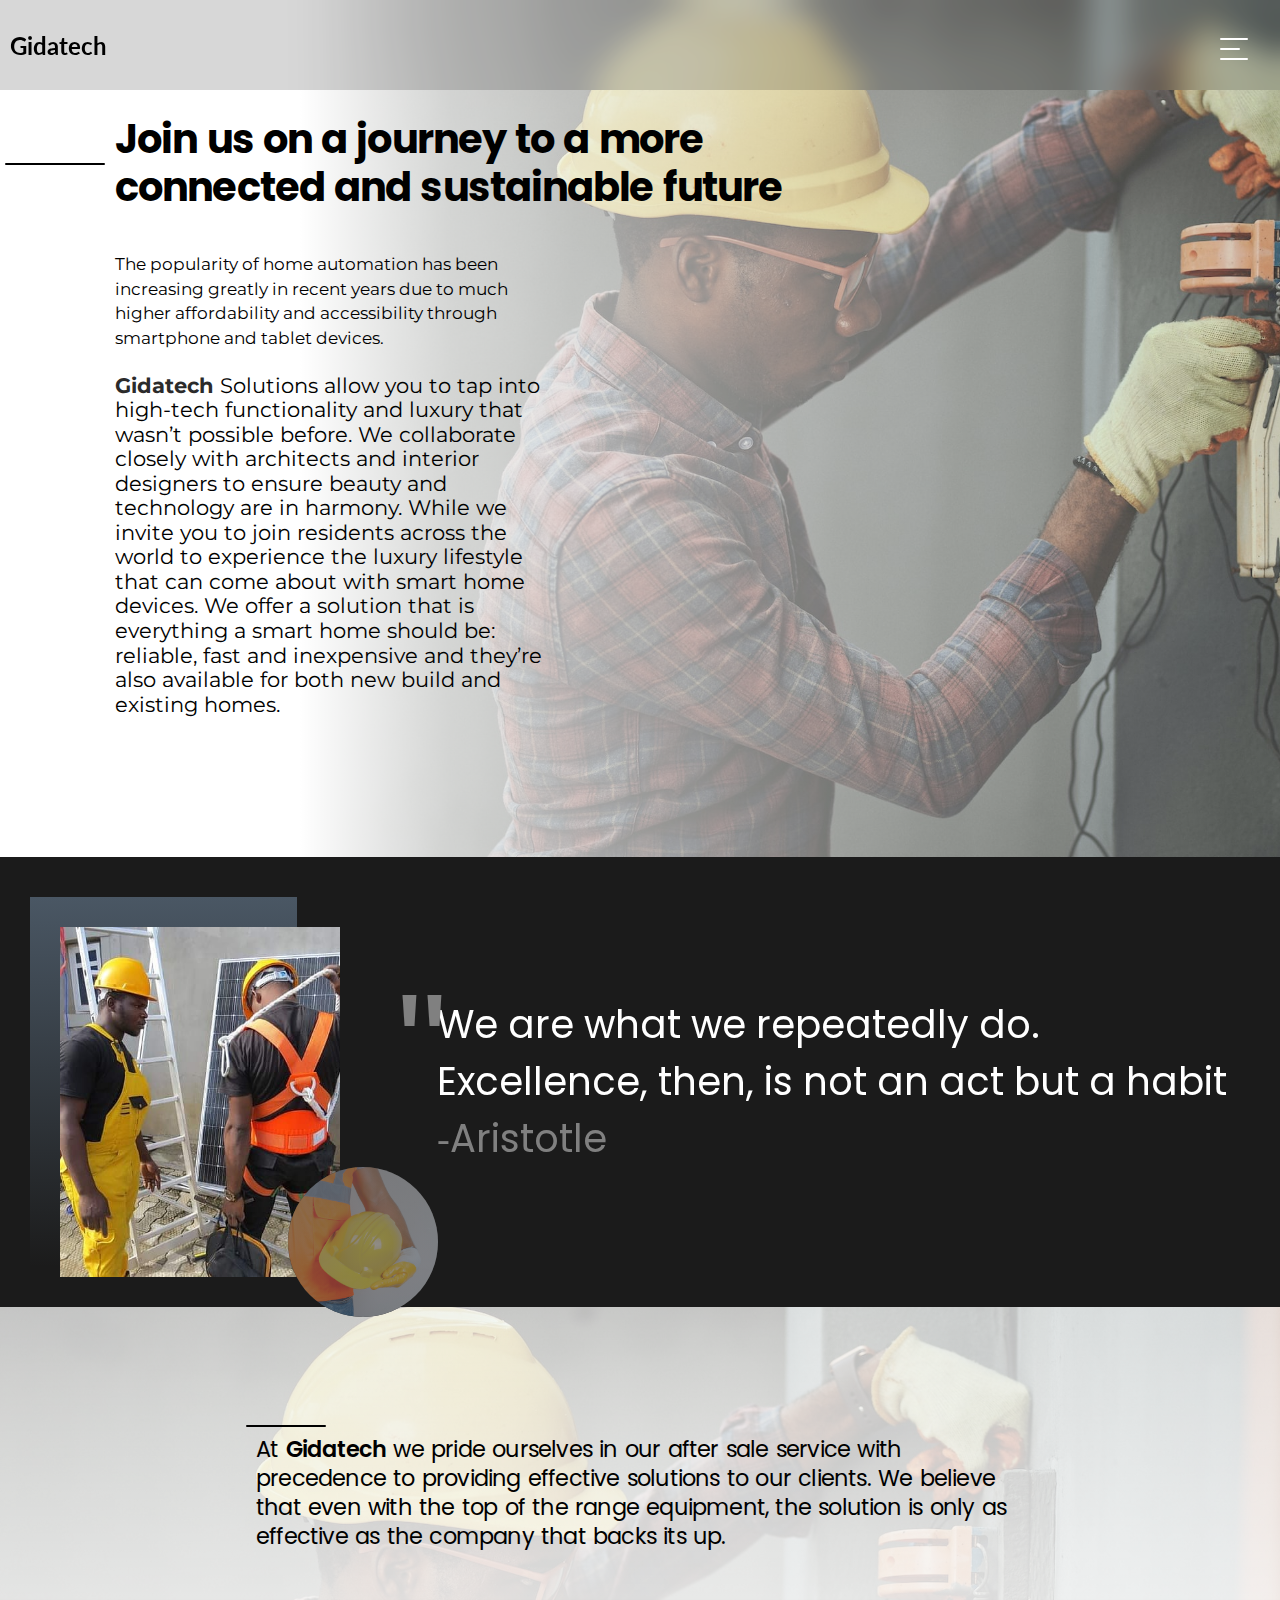
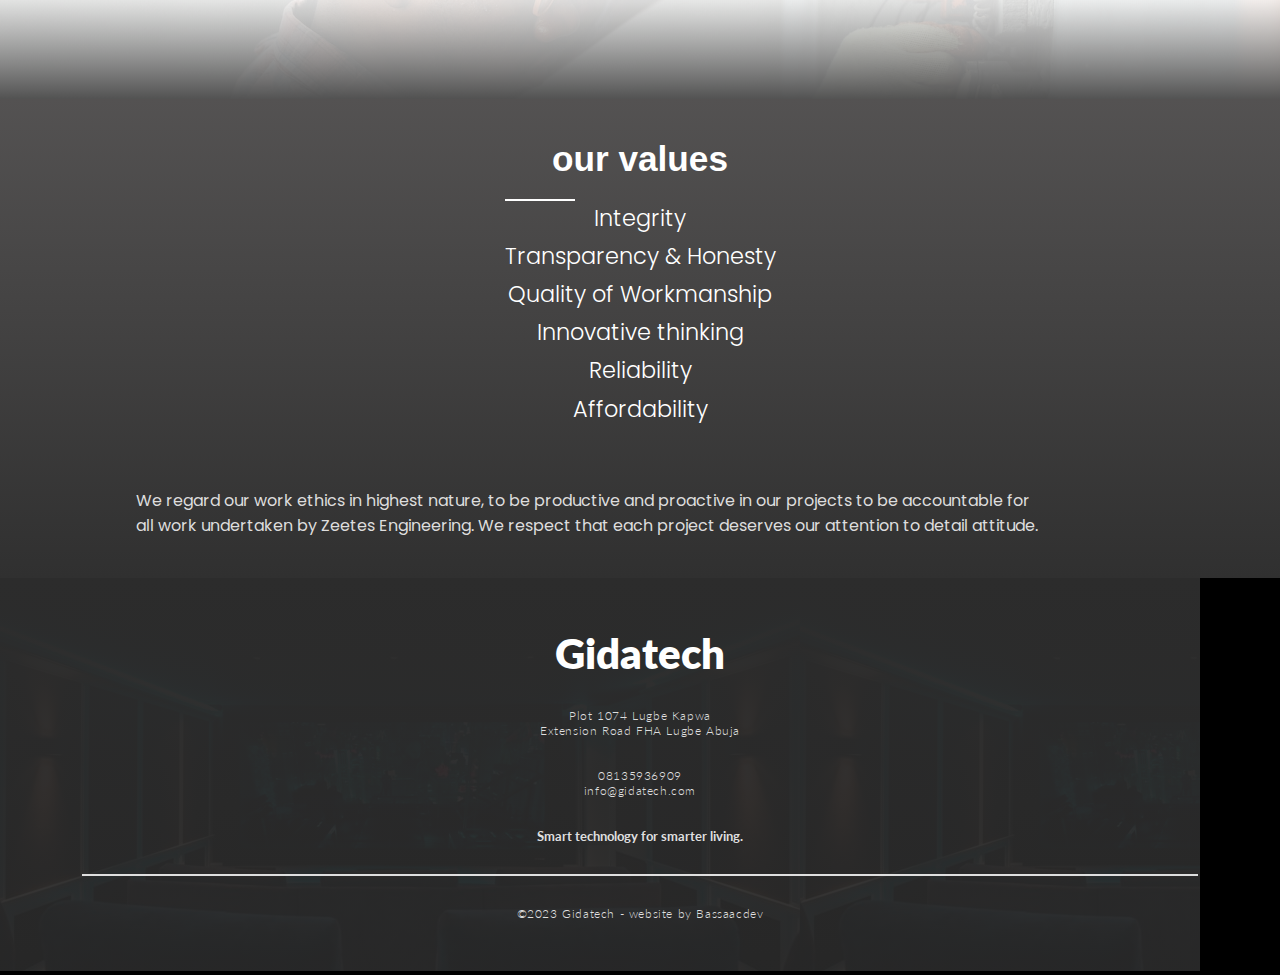
==== commit 6b8ba78a: "new commit about upd" ====
--- a/about.html
+++ b/about.html
@@ -83,22 +83,22 @@
                     Join us on a journey to a more connected and sustainable future
                 </p>
                 <p>
-                The popularity of home automation has been increasing greatly in recent years due to much higher affordability and
-                accessibility through smartphone and tablet devices. <br> <br>
+                <small> The popularity of home automation has been increasing greatly in recent years due to much higher affordability and
+                accessibility through smartphone and tablet devices.</small> <br> <br>
                 <span style="font-weight: 700; color: rgb(43, 43, 43);">Gidatech</span> Solutions allow you to tap into high-tech
                 functionality and luxury that wasn’t possible before. We collaborate
                 closely with architects and interior designers to ensure beauty and technology are in harmony. While we invite you to
                 join residents across the world to experience the luxury lifestyle that can come about with smart home devices.
                 We offer a solution that is everything a smart home should be: reliable, fast and inexpensive and they’re also available
                 for both new build and existing homes. <br> <br>
-                The innovative design makes It the best choice for any smart home project
-                </p>
-
-                <p>
+                <!-- The innovative design makes It the best choice for any smart home project -->
+                </p>
+
+                <!-- <p>
                     Our client base includes Military installation, Government
                     establishment, logistics and warehousing, retail and food, education,
                     manufacturing and many more business sectors
-                </p>
+                </p> -->
 
 
             </div>
--- a/style.css
+++ b/style.css
@@ -18,7 +18,7 @@
 }
 
 ::-webkit-scrollbar-thumb:hover {
-  background-color: rgb(61, 60, 60);
+  background-color: #3d3c3c;
 }
 
 html {
@@ -37,6 +37,7 @@
   text-decoration: none;
   color: #0cd2e4;
 }
+
 a:hover {
   text-decoration: underline;
   text-underline-offset: 5px;
@@ -45,7 +46,8 @@
 * {
   padding: 0;
   margin: 0;
-  box-sizing: border-box;
+  -webkit-box-sizing: border-box;
+          box-sizing: border-box;
 }
 
 body {
@@ -59,20 +61,33 @@
   position: fixed;
   top: 0;
   left: 0;
-  display: flex;
-  justify-content: space-between;
-  align-items: center;
+  display: -webkit-box;
+  display: -ms-flexbox;
+  display: flex;
+  -webkit-box-pack: justify;
+      -ms-flex-pack: justify;
+          justify-content: space-between;
+  -webkit-box-align: center;
+      -ms-flex-align: center;
+          align-items: center;
   -webkit-backdrop-filter: blur(15px);
           backdrop-filter: blur(15px);
   color: white;
   padding: 0 0 0 10px;
   z-index: 1000;
 }
+
 nav a {
   text-decoration: none;
   color: white;
+  -webkit-transition: all 0.2s ease;
   transition: all 0.2s ease;
 }
+
+nav a h2 {
+  font-family: Gilroy, lato, poppins;
+}
+
 nav a:hover {
   color: #0cd2e4;
   text-decoration: none;
@@ -83,24 +98,36 @@
   z-index: 100000;
   top: 0;
   right: 10px;
-  justify-content: center;
+  -webkit-box-pack: center;
+      -ms-flex-pack: center;
+          justify-content: center;
+  display: -webkit-box;
+  display: -ms-flexbox;
   display: flex;
   width: 40px;
   height: 40px;
   margin: 7px 20px 0 0;
   cursor: pointer;
+  -webkit-transition: all 0.5s ease-in-out;
   transition: all 0.5s ease-in-out;
-  align-items: center;
-}
+  -webkit-box-align: center;
+      -ms-flex-align: center;
+          align-items: center;
+}
+
 .icon .icon-btn {
   width: 20px;
   background-color: white;
   height: 2px;
-  align-items: center;
+  -webkit-box-align: center;
+      -ms-flex-align: center;
+          align-items: center;
   justify-items: center;
   border-radius: 5px;
-  transform: all 0.5s ease-in-out;
-  transform: rotateX(180deg);
+  -webkit-transform: all 0.5s ease-in-out;
+          transform: all 0.5s ease-in-out;
+  -webkit-transform: rotateX(180deg);
+          transform: rotateX(180deg);
 }
 
 .icon-btn::before {
@@ -109,11 +136,15 @@
   width: 28px;
   height: 2px;
   background-color: white;
-  transform: translateY(-10px);
-  align-items: center;
+  -webkit-transform: translateY(-10px);
+          transform: translateY(-10px);
+  -webkit-box-align: center;
+      -ms-flex-align: center;
+          align-items: center;
   justify-items: center;
   border-radius: 5px;
-  transform: all 0.5s ease-in-out;
+  -webkit-transform: all 0.5s ease-in-out;
+          transform: all 0.5s ease-in-out;
 }
 
 .icon-btn::after {
@@ -122,45 +153,58 @@
   width: 28px;
   height: 2px;
   background-color: white;
-  transform: translateY(10px);
-  align-items: center;
+  -webkit-transform: translateY(10px);
+          transform: translateY(10px);
+  -webkit-box-align: center;
+      -ms-flex-align: center;
+          align-items: center;
   justify-items: center;
   border-radius: 5px;
-  transform: all 0.5s ease-in-out;
+  -webkit-transform: all 0.5s ease-in-out;
+          transform: all 0.5s ease-in-out;
 }
 
 .icon-btn:hover {
   background-color: white;
   cursor: pointer;
+  -webkit-transition: 0.3s;
   transition: 0.3s;
 }
 
 .icon-btn:hover::after {
   background-color: white;
   cursor: pointer;
+  -webkit-transition: 0.3s;
   transition: 0.3s;
 }
 
 .icon-btn:hover::before {
   background-color: white;
   cursor: pointer;
+  -webkit-transition: 0.3s;
   transition: 0.3s;
 }
 
 .icon.open .icon-btn {
-  transform: translateX(-40px);
+  -webkit-transform: translateX(-40px);
+          transform: translateX(-40px);
   background-color: transparent;
+  -webkit-transition: all 0.5s ease-in-out;
   transition: all 0.5s ease-in-out;
 }
 
 .icon.open .icon-btn::after {
-  transform: rotate(-45deg) translate(30px, 30px);
+  -webkit-transform: rotate(-45deg) translate(30px, 30px);
+          transform: rotate(-45deg) translate(30px, 30px);
+  -webkit-transition: all 0.5s ease-in-out;
   transition: all 0.5s ease-in-out;
   background-color: white;
 }
 
 .icon.open .icon-btn::before {
-  transform: rotate(45deg) translate(30px, -30px);
+  -webkit-transform: rotate(45deg) translate(30px, -30px);
+          transform: rotate(45deg) translate(30px, -30px);
+  -webkit-transition: all 0.5s ease-in-out;
   transition: all 0.5s ease-in-out;
   background-color: white;
 }
@@ -168,13 +212,18 @@
 .content {
   position: fixed;
   padding: 20px;
-  justify-content: flex-end;
+  -webkit-box-pack: end;
+      -ms-flex-pack: end;
+          justify-content: flex-end;
   background: rgba(0, 0, 0, 0.712);
   -webkit-backdrop-filter: blur(10px);
           backdrop-filter: blur(10px);
   width: 100%;
   height: 100vh;
-  align-items: center;
+  -webkit-box-align: center;
+      -ms-flex-align: center;
+          align-items: center;
+  -webkit-transition: 1s all ease-in-out;
   transition: 1s all ease-in-out;
   -webkit-backdrop-filter: blur(30px);
           backdrop-filter: blur(30px);
@@ -184,6 +233,8 @@
 
 .content.active {
   opacity: 1;
+  display: -webkit-box;
+  display: -ms-flexbox;
   display: flex;
   position: fixed;
   z-index: 100;
@@ -192,172 +243,275 @@
 .menu {
   height: auto;
   width: 25vw;
+  display: -webkit-box;
+  display: -ms-flexbox;
   display: flex;
   overflow: hidden;
 }
+
 @media (max-width: 960px) {
   .menu {
     width: 45vw;
   }
 }
+
 @media (max-width: 410px) {
   .menu {
     width: 65vw;
   }
 }
+
 .menu ul {
   height: 70vh;
-  display: flex;
-  flex-direction: column;
-  justify-content: space-around;
+  display: -webkit-box;
+  display: -ms-flexbox;
+  display: flex;
+  -webkit-box-orient: vertical;
+  -webkit-box-direction: normal;
+      -ms-flex-direction: column;
+          flex-direction: column;
+  -ms-flex-pack: distribute;
+      justify-content: space-around;
   text-align: right;
 }
+
 .menu ul li {
   list-style: none;
 }
+
 .menu ul li a {
   text-decoration: none;
   color: white;
   font-size: 3em;
   font-weight: 700;
+  -webkit-transition: all 0.4s ease;
   transition: all 0.4s ease;
   position: relative;
 }
+
 .menu ul li a::after {
   content: "";
   position: absolute;
   width: 0px;
   height: 3px;
   background-color: #0cb2c1;
-  transform: translate(0, 0);
+  -webkit-transform: translate(0, 0);
+          transform: translate(0, 0);
   top: 50%;
+  -webkit-transition: all 0.3s ease;
   transition: all 0.3s ease;
 }
+
 .menu ul li a:hover {
   color: #0cb2c1;
 }
+
 .menu ul li a:hover::after {
   width: 100px;
 }
 
 section.home {
   height: 90vh;
-  background: linear-gradient(rgba(0, 0, 0, 0.575) 70%, rgb(0, 0, 0), rgb(0, 0, 0));
+  background: -webkit-gradient(linear, left top, left bottom, color-stop(70%, rgba(0, 0, 0, 0.575)), color-stop(black), to(black));
+  background: linear-gradient(rgba(0, 0, 0, 0.575) 70%, black, black);
   background-size: cover;
-  display: flex;
-  align-items: center;
-  justify-content: left;
+  display: -webkit-box;
+  display: -ms-flexbox;
+  display: flex;
+  -webkit-box-align: center;
+      -ms-flex-align: center;
+          align-items: center;
+  -webkit-box-pack: left;
+      -ms-flex-pack: left;
+          justify-content: left;
   z-index: 100;
 }
+
 section.home img {
   position: absolute;
   width: 100%;
   z-index: -1;
 }
+
 section.home .text-over-wr {
   height: auto;
   width: 90vw;
 }
+
 section.home .text-over-wr .text-over {
   height: 65vh;
-  background-color: rgba(0, 0, 0, 0.137254902);
-  display: flex;
-  flex-direction: column;
-  align-items: center;
-  justify-content: space-evenly;
+  background-color: #00000023;
+  display: -webkit-box;
+  display: -ms-flexbox;
+  display: flex;
+  -webkit-box-orient: vertical;
+  -webkit-box-direction: normal;
+      -ms-flex-direction: column;
+          flex-direction: column;
+  -webkit-box-align: center;
+      -ms-flex-align: center;
+          align-items: center;
+  -webkit-box-pack: space-evenly;
+      -ms-flex-pack: space-evenly;
+          justify-content: space-evenly;
   color: white;
   position: relative;
 }
+
 @media (max-width: 600px) {
   section.home .text-over-wr .text-over {
     height: 55vh;
-    justify-content: center;
-  }
-}
+    -webkit-box-pack: center;
+        -ms-flex-pack: center;
+            justify-content: center;
+  }
+}
+
 section.home .text-over-wr .text-over h1 {
   width: 60%;
   font-weight: 100 !important;
   font-size: calc(6vw + 10px);
   font-family: Roboto;
 }
+
 section.home .text-over-wr .text-over h1 span {
-  color: rgb(255, 255, 255);
+  color: white;
   font-size: 14vw;
   font-weight: 900 !important;
   font-family: Roboto;
   background-size: 300%;
-  animation: bmove 20s linear infinite;
-}
-@keyframes bmove {
+  -webkit-animation: bmove 20s linear infinite;
+          animation: bmove 20s linear infinite;
+}
+
+@-webkit-keyframes bmove {
+  0% {
+  }
   100% {
     background-position-x: 100%;
   }
 }
+
+@keyframes bmove {
+  0% {
+  }
+  100% {
+    background-position-x: 100%;
+  }
+}
+
 section.home .text-over-wr .text-over .aaa {
-  display: flex;
-  flex-basis: 1;
+  display: -webkit-box;
+  display: -ms-flexbox;
+  display: flex;
+  -ms-flex-preferred-size: 1;
+      flex-basis: 1;
   width: 50%;
+  -webkit-transition: all 0.3s ease;
   transition: all 0.3s ease;
-  flex-direction: row;
-  align-items: flex-start;
+  -webkit-box-orient: horizontal;
+  -webkit-box-direction: normal;
+      -ms-flex-direction: row;
+          flex-direction: row;
+  -webkit-box-align: start;
+      -ms-flex-align: start;
+          align-items: flex-start;
   font-family: roboto !important;
   font-weight: 100 !important;
-  flex-wrap: wrap;
-}
+  -ms-flex-wrap: wrap;
+      flex-wrap: wrap;
+}
+
 @media (max-width: 500px) {
   section.home .text-over-wr .text-over .aaa {
-    flex-direction: column;
+    -webkit-box-orient: vertical;
+    -webkit-box-direction: normal;
+        -ms-flex-direction: column;
+            flex-direction: column;
     line-height: 0.7;
   }
 }
+
 section.home .text-over-wr .text-over .aaa a {
   text-decoration: none;
   color: white;
 }
+
 section.home .text-over-wr .text-over .aaa p:nth-child(4) {
   border: none;
 }
+
 section.home .text-over-wr .text-over .aaa p {
   font-weight: 400;
   padding: 2px 20px 5px 20px;
-  display: flex;
-  align-items: center;
-  justify-content: center;
+  display: -webkit-box;
+  display: -ms-flexbox;
+  display: flex;
+  -webkit-box-align: center;
+      -ms-flex-align: center;
+          align-items: center;
+  -webkit-box-pack: center;
+      -ms-flex-pack: center;
+          justify-content: center;
+  -webkit-transition: all 0.2s ease;
   transition: all 0.2s ease;
 }
+
 section.home .text-over-wr .text-over .aaa p:hover {
   color: #0cb2c1;
   border-color: #0cb2c1;
 }
 
 section.home1 {
-  height: 90vh;
-  background: linear-gradient(rgba(0, 0, 0, 0.575) 70%, rgb(0, 0, 0), rgb(0, 0, 0));
-  display: flex;
-  align-items: center;
-  justify-content: left;
+  height: 100vh;
+  display: -webkit-box;
+  display: -ms-flexbox;
+  display: flex;
+  -webkit-box-align: center;
+      -ms-flex-align: center;
+          align-items: center;
+  -webkit-box-pack: left;
+      -ms-flex-pack: left;
+          justify-content: left;
   z-index: 100;
-}
+  overflow: hidden;
+}
+
 section.home1 video {
   position: absolute;
   width: 100%;
   z-index: -1;
-}
+  height: 100%;
+  -o-object-fit: cover;
+     object-fit: cover;
+}
+
 section.home1 .text-over-wr {
   height: 100vh;
   width: 100%;
 }
+
 section.home1 .text-over-wr .text-over {
   padding: 10px 40px;
   height: 100%;
-  background-color: rgba(0, 0, 0, 0.0196078431);
+  background-color: #00000005;
   gap: 30px;
-  display: flex;
-  flex-direction: column;
-  align-items: flex-start;
-  justify-content: center;
+  display: -webkit-box;
+  display: -ms-flexbox;
+  display: flex;
+  -webkit-box-orient: vertical;
+  -webkit-box-direction: normal;
+      -ms-flex-direction: column;
+          flex-direction: column;
+  -webkit-box-align: start;
+      -ms-flex-align: start;
+          align-items: flex-start;
+  -webkit-box-pack: center;
+      -ms-flex-pack: center;
+          justify-content: center;
   color: white;
 }
+
 section.home1 .text-over-wr .text-over .vidover {
   width: 100%;
   height: 100vh;
@@ -367,14 +521,51 @@
   visibility: hidden;
   -webkit-backdrop-filter: blur(15px);
           backdrop-filter: blur(15px);
-  align-items: center;
-  justify-content: center;
+  -webkit-box-align: center;
+      -ms-flex-align: center;
+          align-items: center;
+  -webkit-box-pack: center;
+      -ms-flex-pack: center;
+          justify-content: center;
   overflow: hidden;
 }
+
+section.home1 .text-over-wr .text-over .vidover .visit {
+  position: absolute;
+  bottom: 0;
+  display: -webkit-box;
+  display: -ms-flexbox;
+  display: flex;
+  -webkit-box-align: center;
+      -ms-flex-align: center;
+          align-items: center;
+  -webkit-box-pack: center;
+      -ms-flex-pack: center;
+          justify-content: center;
+  padding: 8px 13px;
+  background-color: red;
+  border-radius: 10px;
+}
+
+section.home1 .text-over-wr .text-over .vidover .visit a {
+  color: white;
+  font-family: lato;
+  display: -webkit-box;
+  display: -ms-flexbox;
+  display: flex;
+  -webkit-box-align: center;
+      -ms-flex-align: center;
+          align-items: center;
+}
+
 section.home1 .text-over-wr .text-over .vidover .active2 {
   visibility: visible;
-  justify-content: center;
-  align-items: center;
+  -webkit-box-pack: center;
+      -ms-flex-pack: center;
+          justify-content: center;
+  -webkit-box-align: center;
+      -ms-flex-align: center;
+          align-items: center;
   z-index: 1000;
   width: 100%;
   height: 100vh;
@@ -383,20 +574,27 @@
   overflow: hidden;
   left: 0;
 }
-section.home1 .text-over-wr .text-over .vidover i {
+
+section.home1 .text-over-wr .text-over .vidover i.fa-solid.fa-xmark {
   position: absolute;
   right: 30px;
   font-size: 2em;
   top: 100px;
 }
+
 section.home1 .text-over-wr .text-over .vidover video {
   width: 95%;
   height: 500px;
 }
+
 section.home1 .text-over-wr .text-over .vidover.active2 {
   visibility: visible;
-  justify-content: center;
-  align-items: center;
+  -webkit-box-pack: center;
+      -ms-flex-pack: center;
+          justify-content: center;
+  -webkit-box-align: center;
+      -ms-flex-align: center;
+          align-items: center;
   z-index: 1000;
   width: 100%;
   height: 100vh;
@@ -404,48 +602,61 @@
   top: 0;
   overflow: hidden;
   left: 0;
-  display: flex;
-}
+  display: -webkit-box;
+  display: -ms-flexbox;
+  display: flex;
+}
+
 section.home1 .text-over-wr .text-over h1 {
   width: 60%;
   font-weight: 800;
   font-size: calc(6vw + 10px);
   font-family: Gilroy, lato;
 }
+
 @media (max-width: 400px) {
   section.home1 .text-over-wr .text-over h1 {
     font-size: calc(6vw + 15px);
   }
 }
+
 section.home1 .text-over-wr .text-over a {
   text-decoration: none;
   color: #0cd2e4;
   font-size: 1.1em;
+  -webkit-transition: all 0.4s ease;
   transition: all 0.4s ease;
 }
+
 @media (max-width: 400px) {
   section.home1 .text-over-wr .text-over a {
     font-size: 0.9em;
   }
 }
+
 section.home1 .text-over-wr .text-over a i {
   margin-left: 10px;
 }
+
 section.home1 .text-over-wr .text-over a:hover {
   color: white;
 }
+
 section.home1 .text-over-wr .text-over p:nth-child(4) {
   border: none;
 }
+
 section.home1 .text-over-wr .text-over p {
   font-weight: 300;
   font-family: lato;
   font-size: 1.3em;
   width: 90%;
   line-height: 1.2;
+  -webkit-transition: all 0.2s ease;
   transition: all 0.2s ease;
   margin-top: 10px;
 }
+
 @media (max-width: 600px) {
   section.home1 .text-over-wr .text-over p {
     margin-top: 12px;
@@ -459,8 +670,12 @@
   }
   section.home .text-over-wr .text-over {
     height: 50vh;
+    display: -webkit-box;
+    display: -ms-flexbox;
     display: flex;
-    align-items: flex-start;
+    -webkit-box-align: start;
+        -ms-flex-align: start;
+            align-items: flex-start;
     padding-left: 20px;
   }
   section.home .text-over-wr .text-over .aaa p {
@@ -468,25 +683,38 @@
     border: none;
   }
 }
+
 section.bbb {
-  display: flex;
-  align-items: center;
-  justify-content: center;
-  flex-wrap: wrap;
+  display: -webkit-box;
+  display: -ms-flexbox;
+  display: flex;
+  -webkit-box-align: center;
+      -ms-flex-align: center;
+          align-items: center;
+  -webkit-box-pack: center;
+      -ms-flex-pack: center;
+          justify-content: center;
+  -ms-flex-wrap: wrap;
+      flex-wrap: wrap;
   padding: 28px 32px;
+  background: -webkit-gradient(linear, left top, left bottom, from(rgba(0, 0, 0, 0.973)), color-stop(rgba(0, 0, 0, 0.966)), to(rgba(0, 0, 0, 0.945))), url(./img/Lens.jpg);
   background: linear-gradient(rgba(0, 0, 0, 0.973), rgba(0, 0, 0, 0.966), rgba(0, 0, 0, 0.945)), url(./img/Lens.jpg);
   background-size: cover;
   background-position: center;
 }
+
 @media (max-width: 600px) {
   section.bbb {
-    flex-wrap: wrap;
-  }
-}
+    -ms-flex-wrap: wrap;
+        flex-wrap: wrap;
+  }
+}
+
 section.bbb .b1 {
   position: relative;
   z-index: 10;
 }
+
 section.bbb .b1 h2 {
   font-family: poppins;
   font-weight: 400;
@@ -494,19 +722,23 @@
   font-size: 1.9em;
   color: white;
   text-align: right;
+  -webkit-transition: all 0.4s ease;
   transition: all 0.4s ease;
   margin-right: 20px;
 }
+
 @media (max-width: 800px) {
   section.bbb .b1 h2 {
     font-size: 1.5em;
   }
 }
+
 @media (min-width: 1000px) {
   section.bbb .b1 h2 {
     font-size: 3.2em;
   }
 }
+
 section.bbb .b1::after {
   content: "";
   position: absolute;
@@ -515,9 +747,12 @@
   width: 2px;
   background-color: white;
   height: 450px;
-  transform-origin: bottom;
-  transform: translate(50%, -50%);
-}
+  -webkit-transform-origin: bottom;
+          transform-origin: bottom;
+  -webkit-transform: translate(50%, -50%);
+          transform: translate(50%, -50%);
+}
+
 @media (max-width: 1184px) {
   section.bbb .b1::after {
     top: -10vw;
@@ -527,6 +762,7 @@
     height: 231px;
   }
 }
+
 @media (max-width: 1000px) {
   section.bbb .b1::after {
     top: -10vw;
@@ -536,6 +772,7 @@
     height: 270px;
   }
 }
+
 @media (min-width: 1000px) {
   section.bbb .b1::after {
     left: -35px;
@@ -545,11 +782,14 @@
     height: 444px;
   }
 }
+
 section.bbb .bimg img {
   width: calc(40vw + 107px);
+  -webkit-transition: all 0.5s linear;
   transition: all 0.5s linear;
   margin-top: 20px;
 }
+
 @media (min-width: 800px) {
   section.bbb .bimg img {
     width: calc(30vw + 107px);
@@ -559,48 +799,78 @@
 section.ccc {
   height: auto;
   width: 100%;
-  background: linear-gradient(0deg, rgba(255, 255, 255, 0.897), rgba(255, 255, 255, 0.719)), url(./img/street-cctv2.jpg);
-  display: flex;
-  align-items: center;
-  justify-content: center;
+  background: -webkit-gradient(linear, left bottom, left top, from(rgba(255, 255, 255, 0.966)), to(rgba(255, 255, 255, 0.89))), url(./img/street-cctv2.jpg);
+  background: linear-gradient(0deg, rgba(255, 255, 255, 0.966), rgba(255, 255, 255, 0.89)), url(./img/street-cctv2.jpg);
+  display: -webkit-box;
+  display: -ms-flexbox;
+  display: flex;
+  -webkit-box-align: center;
+      -ms-flex-align: center;
+          align-items: center;
+  -webkit-box-pack: center;
+      -ms-flex-pack: center;
+          justify-content: center;
   padding: 70px 37px;
 }
+
 section.ccc .ctext {
   width: 100%;
   position: relative;
-  display: flex;
-  align-items: center;
-  flex-direction: column;
-}
+  display: -webkit-box;
+  display: -ms-flexbox;
+  display: flex;
+  -webkit-box-align: center;
+      -ms-flex-align: center;
+          align-items: center;
+  -webkit-box-orient: vertical;
+  -webkit-box-direction: normal;
+      -ms-flex-direction: column;
+          flex-direction: column;
+}
+
 @media (min-width: 900px) {
   section.ccc .ctext {
-    flex-direction: row-reverse;
-  }
-}
+    -webkit-box-orient: horizontal;
+    -webkit-box-direction: reverse;
+        -ms-flex-direction: row-reverse;
+            flex-direction: row-reverse;
+  }
+}
+
 section.ccc .ctext h2 {
-  display: flex;
-  flex-direction: column;
-  font-size: 2.2em;
-  font-family: lato, Roboto;
+  display: -webkit-box;
+  display: -ms-flexbox;
+  display: flex;
+  -webkit-box-orient: vertical;
+  -webkit-box-direction: normal;
+      -ms-flex-direction: column;
+          flex-direction: column;
+  font-size: 2.3em;
+  font-family: poppins;
   margin-bottom: 20px;
-  color: rgb(66, 66, 66);
-}
+  color: #44492f;
+  font-weight: 400;
+}
+
 @media (min-width: 900px) {
   section.ccc .ctext h2 {
     text-align: left;
     margin-left: 10px;
   }
 }
+
 section.ccc .ctext h2 span:not(:nth-child(4)) {
   font-weight: 800;
   z-index: 1;
   text-align: center;
 }
+
 @media (max-width: 600px) {
   section.ccc .ctext h2 span:not(:nth-child(4)) {
     font-size: 0.8em;
   }
 }
+
 section.ccc .ctext h2 span:nth-child(4) {
   font-family: roboto;
   font-size: 1.2em;
@@ -608,18 +878,231 @@
   color: #8f8f8f;
   text-align: center;
 }
+
 @media (max-width: 600px) {
   section.ccc .ctext h2 span:nth-child(4) {
     text-align: center;
     font-size: 0.7em;
   }
 }
+
 section.ccc .ctext h2 span .und {
   text-decoration: underline;
-  text-decoration-color: #473b1b;
+  -webkit-text-decoration-color: #473b1b;
+          text-decoration-color: #473b1b;
   text-underline-offset: 5px;
 }
+
 section.ccc .ctext .rect {
+  position: relative;
+  width: 64vw;
+  height: 55vw;
+  background: url(./gida/smartcont2.jpg);
+  background-size: cover;
+  padding: 20px;
+}
+
+@media (min-width: 900px) {
+  section.ccc .ctext .rect {
+    width: 44vw;
+    height: 35vw;
+    margin-right: 35px;
+  }
+}
+
+section.ccc .ctext .rect::after {
+  content: "";
+  width: 100%;
+  height: 100%;
+  position: absolute;
+  -ms-flex-item-align: center;
+      -ms-grid-row-align: center;
+      align-self: center;
+  border-right: 2px dashed black;
+  border-bottom: 2px dashed black;
+  border-spacing: 10;
+  mix-blend-mode: hard-light;
+}
+
+section.ccc .ctext .cir {
+  position: absolute;
+  width: 160px;
+  height: 160px;
+  top: -91px;
+  left: -147px;
+  border-radius: 50vw;
+  background: -webkit-gradient(linear, left top, left bottom, from(#6d7743ab), to(#525a34c4)), url(./img/lock.jpg);
+  background: linear-gradient(#6d7743ab, #525a34c4), url(./img/lock.jpg);
+  background-size: contain;
+  background-position: right;
+  -webkit-animation: rot2 7s linear infinite forwards normal;
+          animation: rot2 7s linear infinite forwards normal;
+}
+
+section.ccc .ctext .cir .bcir {
+  position: relative;
+  width: 190px;
+  height: 190px;
+  -webkit-transform: translate(-38px, -39px);
+          transform: translate(-38px, -39px);
+  top: -14px;
+  left: -13px;
+  border: 2px dashed white;
+  mix-blend-mode: difference;
+  border-radius: 50vw;
+  -webkit-animation: rot 15s linear infinite;
+          animation: rot 15s linear infinite;
+}
+
+@-webkit-keyframes rot {
+  0% {
+    -webkit-transform: rotate(0deg);
+            transform: rotate(0deg);
+  }
+  100% {
+    -webkit-transform: rotate(-360deg);
+            transform: rotate(-360deg);
+  }
+}
+
+@keyframes rot {
+  0% {
+    -webkit-transform: rotate(0deg);
+            transform: rotate(0deg);
+  }
+  100% {
+    -webkit-transform: rotate(-360deg);
+            transform: rotate(-360deg);
+  }
+}
+
+section.ccc2 {
+  height: auto;
+  width: 100%;
+  background: -webkit-gradient(linear, left bottom, left top, from(#000000), to(#222122)), url(./img/street-cctv2.jpg);
+  background: linear-gradient(0deg, #000000, #222122), url(./img/street-cctv2.jpg);
+  display: -webkit-box;
+  display: -ms-flexbox;
+  display: flex;
+  -webkit-box-align: center;
+      -ms-flex-align: center;
+          align-items: center;
+  -webkit-box-pack: center;
+      -ms-flex-pack: center;
+          justify-content: center;
+  padding: 100px 37px;
+  position: relative;
+  overflow: hidden;
+}
+
+section.ccc2 .abs {
+  position: absolute;
+  left: 0;
+  width: 100%;
+  height: 100%;
+  z-index: 1;
+  top: 0;
+  background-color: rgba(0, 0, 0, 0.055);
+}
+
+@media (max-width: 600px) {
+  section.ccc2 {
+    padding: 50px 25px;
+  }
+}
+
+section.ccc2 video {
+  position: absolute;
+  width: 100vw;
+  height: 100%;
+  -o-object-fit: cover;
+     object-fit: cover;
+}
+
+section.ccc2 .ctext {
+  width: 100%;
+  position: relative;
+  display: -webkit-box;
+  display: -ms-flexbox;
+  display: flex;
+  text-align: center;
+  -webkit-box-orient: vertical;
+  -webkit-box-direction: normal;
+      -ms-flex-direction: column;
+          flex-direction: column;
+}
+
+@media (min-width: 900px) {
+  section.ccc2 .ctext {
+    -webkit-box-orient: horizontal;
+    -webkit-box-direction: reverse;
+        -ms-flex-direction: row-reverse;
+            flex-direction: row-reverse;
+  }
+}
+
+section.ccc2 .ctext h2 {
+  display: -webkit-box;
+  display: -ms-flexbox;
+  display: flex;
+  -webkit-box-orient: vertical;
+  -webkit-box-direction: normal;
+      -ms-flex-direction: column;
+          flex-direction: column;
+  text-align: center;
+  margin-bottom: 20px;
+  color: white;
+  font-family: Gilroy, poppins;
+  font-weight: 500;
+  z-index: 10;
+}
+
+@media (max-width: 600px) {
+  section.ccc2 .ctext h2 {
+    text-align: center;
+    margin-left: 10px;
+  }
+}
+
+section.ccc2 .ctext h2 span:not(:nth-child(4)) {
+  font-weight: 800;
+  z-index: 1;
+  text-align: center;
+  font-size: 2em;
+  color: #ffffff;
+}
+
+@media (max-width: 600px) {
+  section.ccc2 .ctext h2 span:not(:nth-child(4)) {
+    text-align: center;
+    font-size: 0.8em;
+  }
+}
+
+section.ccc2 .ctext h2 span:nth-child(4) {
+  font-family: Gilroy, lato, poppins;
+  font-size: 1.6em;
+  font-weight: 400;
+  color: #ffffff;
+  text-align: center;
+  z-index: 10;
+}
+
+@media (max-width: 600px) {
+  section.ccc2 .ctext h2 span:nth-child(4) {
+    text-align: center;
+    font-size: 1.1em;
+  }
+}
+
+section.ccc2 .ctext h2 span .und {
+  text-decoration: underline;
+  -webkit-text-decoration-color: #473b1b;
+          text-decoration-color: #473b1b;
+  text-underline-offset: 5px;
+}
+
+section.ccc2 .ctext .rect {
   position: relative;
   width: 64vw;
   height: 55vw;
@@ -627,286 +1110,174 @@
   background-size: cover;
   padding: 20px;
 }
+
 @media (min-width: 900px) {
-  section.ccc .ctext .rect {
+  section.ccc2 .ctext .rect {
     width: 44vw;
     height: 35vw;
     margin-right: 35px;
   }
 }
-section.ccc .ctext .rect::after {
+
+section.ccc2 .ctext .rect::after {
   content: "";
   width: 100%;
   height: 100%;
   position: absolute;
-  align-self: center;
+  -ms-flex-item-align: center;
+      -ms-grid-row-align: center;
+      align-self: center;
   border-right: 2px dashed black;
   border-bottom: 2px dashed black;
   border-spacing: 10;
   mix-blend-mode: hard-light;
 }
-section.ccc .ctext .cir {
+
+section.ccc2 .ctext .cir {
   position: absolute;
   width: 160px;
   height: 160px;
   top: -91px;
   left: -147px;
   border-radius: 50vw;
-  background: linear-gradient(rgba(12, 178, 193, 0.7333333333), rgba(12, 178, 193, 0.4588235294)), url(./img/lock.jpg);
-  background-size: contain;
+  background: -webkit-gradient(linear, left top, left bottom, from(#00000088), to(#2c2c2c59)), url(./gida/speaker.jpg);
+  background: linear-gradient(#00000088, #2c2c2c59), url(./gida/speaker.jpg);
+  background-size: cover;
   background-position: right;
-  animation: rot2 7s linear infinite forwards normal;
-}
-@keyframes rot2 {
-  0% {
-    box-shadow: none;
-  }
-  99% {
-    box-shadow: 1px 2px 8px white;
-  }
-  100% {
-    box-shadow: 1px 2px 10px white;
-  }
-}
-section.ccc .ctext .cir .bcir {
+  -webkit-animation: rot2 7s linear infinite forwards normal;
+          animation: rot2 7s linear infinite forwards normal;
+}
+
+@media (max-width: 600px) {
+  section.ccc2 .ctext .cir {
+    display: none;
+  }
+}
+
+section.ccc2 .ctext .cir .bcir {
   position: relative;
   width: 190px;
   height: 190px;
-  transform: translate(-38px, -39px);
-  top: -14px;
-  left: -13px;
-  border: 2px dashed white;
-  mix-blend-mode: difference;
-  border-radius: 50vw;
-  animation: rot 15s linear infinite;
-}
-@keyframes rot {
-  0% {
-    transform: rotate(0deg);
-  }
-  100% {
-    transform: rotate(-360deg);
-  }
-}
-
-section.ccc2 {
-  height: auto;
-  width: 100%;
-  background: linear-gradient(0deg, #000000, #222122), url(./img/street-cctv2.jpg);
-  display: flex;
-  align-items: center;
-  justify-content: center;
-  padding: 70px 37px;
-  position: relative;
-  overflow: hidden;
-}
-section.ccc2 .abs {
-  position: absolute;
-  left: 0;
-  width: 100%;
-  height: 100%;
-  z-index: 1;
-  top: 0;
-  background-color: rgba(0, 0, 0, 0.692);
-}
-@media (max-width: 600px) {
-  section.ccc2 {
-    padding: 50px 25px;
-  }
-}
-section.ccc2 video {
-  position: absolute;
-  top: 0;
-  width: 150vw;
-  height: 100%;
-}
-section.ccc2 .ctext {
-  width: 100%;
-  position: relative;
-  display: flex;
-  text-align: center;
-  flex-direction: column;
-}
-@media (min-width: 900px) {
-  section.ccc2 .ctext {
-    flex-direction: row-reverse;
-  }
-}
-section.ccc2 .ctext h2 {
-  display: flex;
-  flex-direction: column;
-  text-align: center;
-  margin-bottom: 20px;
-  color: rgb(255, 255, 255);
-  font-family: lato;
-  font-weight: 500;
-}
-@media (max-width: 600px) {
-  section.ccc2 .ctext h2 {
-    text-align: center;
-    margin-left: 10px;
-  }
-}
-section.ccc2 .ctext h2 span:not(:nth-child(4)) {
-  font-weight: 800;
-  z-index: 1;
-  text-align: center;
-  font-size: 2em;
-}
-@media (max-width: 600px) {
-  section.ccc2 .ctext h2 span:not(:nth-child(4)) {
-    text-align: center;
-    font-size: 1.1em;
-  }
-}
-section.ccc2 .ctext h2 span:nth-child(4) {
-  font-family: roboto;
-  font-size: 1.6em;
-  font-weight: 400;
-  color: #ffffff;
-  text-align: center;
-}
-@media (max-width: 600px) {
-  section.ccc2 .ctext h2 span:nth-child(4) {
-    text-align: center;
-    font-size: 1.1em;
-  }
-}
-section.ccc2 .ctext h2 span .und {
-  text-decoration: underline;
-  text-decoration-color: #473b1b;
-  text-underline-offset: 5px;
-}
-section.ccc2 .ctext .rect {
-  position: relative;
-  width: 64vw;
-  height: 55vw;
-  background: url(./gida/smart3.jpg);
-  background-size: cover;
-  padding: 20px;
-}
-@media (min-width: 900px) {
-  section.ccc2 .ctext .rect {
-    width: 44vw;
-    height: 35vw;
-    margin-right: 35px;
-  }
-}
-section.ccc2 .ctext .rect::after {
-  content: "";
-  width: 100%;
-  height: 100%;
-  position: absolute;
-  align-self: center;
-  border-right: 2px dashed black;
-  border-bottom: 2px dashed black;
-  border-spacing: 10;
-  mix-blend-mode: hard-light;
-}
-section.ccc2 .ctext .cir {
-  position: absolute;
-  width: 160px;
-  height: 160px;
-  top: -91px;
-  left: -147px;
-  border-radius: 50vw;
-  background: linear-gradient(rgba(0, 0, 0, 0.7333333333), rgba(44, 44, 44, 0.4588235294)), url(./gida/speaker.jpg);
-  background-size: cover;
-  background-position: right;
-  animation: rot2 7s linear infinite forwards normal;
-}
-@keyframes rot2 {
-  0% {
-    box-shadow: none;
-  }
-  99% {
-    box-shadow: 1px 2px 8px white;
-  }
-  100% {
-    box-shadow: 1px 2px 10px white;
-  }
-}
-section.ccc2 .ctext .cir .bcir {
-  position: relative;
-  width: 190px;
-  height: 190px;
-  transform: translate(-38px, -39px);
+  -webkit-transform: translate(-38px, -39px);
+          transform: translate(-38px, -39px);
   top: -14px;
   left: -13px;
   z-index: 10;
   border: 2px dashed white;
   mix-blend-mode: difference;
   border-radius: 50vw;
-  animation: rot 15s linear infinite;
-}
+  -webkit-animation: rot 15s linear infinite;
+          animation: rot 15s linear infinite;
+}
+
 @keyframes rot {
   0% {
-    transform: rotate(0deg);
+    -webkit-transform: rotate(0deg);
+            transform: rotate(0deg);
   }
   100% {
-    transform: rotate(-360deg);
+    -webkit-transform: rotate(-360deg);
+            transform: rotate(-360deg);
   }
 }
 
 section.ddd2 {
   height: auto;
   width: 100%;
-  background: linear-gradient(0deg, rgb(0, 0, 0), rgb(0, 0, 0));
-  display: flex;
-  align-items: center;
-  justify-content: center;
+  background: -webkit-gradient(linear, left bottom, left top, from(black), to(black));
+  background: linear-gradient(0deg, black, black);
+  display: -webkit-box;
+  display: -ms-flexbox;
+  display: flex;
+  -webkit-box-align: center;
+      -ms-flex-align: center;
+          align-items: center;
+  -webkit-box-pack: center;
+      -ms-flex-pack: center;
+          justify-content: center;
   padding: 70px 37px;
 }
+
 section.ddd2 .dtext2 {
   width: 100%;
   position: relative;
   gap: 50px;
-  display: flex;
-  align-items: center;
-  flex-direction: column;
-}
+  display: -webkit-box;
+  display: -ms-flexbox;
+  display: flex;
+  -webkit-box-align: center;
+      -ms-flex-align: center;
+          align-items: center;
+  -webkit-box-orient: vertical;
+  -webkit-box-direction: normal;
+      -ms-flex-direction: column;
+          flex-direction: column;
+}
+
 @media (min-width: 800px) {
   section.ddd2 .dtext2 {
-    flex-direction: row-reverse;
-  }
-}
+    -webkit-box-orient: horizontal;
+    -webkit-box-direction: reverse;
+        -ms-flex-direction: row-reverse;
+            flex-direction: row-reverse;
+  }
+}
+
 section.ddd2 .dtext2 h2 {
-  display: flex;
-  flex-direction: column;
-  font-size: 2em;
+  display: -webkit-box;
+  display: -ms-flexbox;
+  display: flex;
+  -webkit-box-orient: vertical;
+  -webkit-box-direction: normal;
+      -ms-flex-direction: column;
+          flex-direction: column;
+  font-size: 2.2em;
   text-align: left;
   margin-bottom: 20px;
-  color: rgb(255, 255, 255);
-}
+  color: white;
+  font-family: Gilroy, poppins, lato;
+}
+
 @media (max-width: 600px) {
   section.ddd2 .dtext2 h2 {
     font-size: 1.4em;
   }
 }
+
 section.ddd2 .dtext2 h2 span:not(:nth-child(4)) {
   font-weight: 200;
   z-index: 1;
   text-align: left;
 }
+
 section.ddd2 .dtext2 h2 span:nth-child(4) {
   font-weight: 600;
   font-size: 1.3em;
   color: #1b1b1b;
   text-align: left;
 }
+
 section.ddd2 .dtext2 h2 span .und {
   text-decoration: underline;
-  text-decoration-color: #0cd2e4;
+  -webkit-text-decoration-color: #0cd2e4;
+          text-decoration-color: #0cd2e4;
   text-underline-offset: 5px;
 }
+
 section.ddd2 .dtext2 .rect {
   padding: 20px 0;
-  display: flex;
-  justify-content: center;
-}
+  display: -webkit-box;
+  display: -ms-flexbox;
+  display: flex;
+  -webkit-box-pack: center;
+      -ms-flex-pack: center;
+          justify-content: center;
+}
+
 section.ddd2 .dtext2 .rect video {
   width: 80%;
 }
+
 @media (min-width: 800px) {
   section.ddd2 .dtext2 .rect {
     width: 44vw;
@@ -918,64 +1289,96 @@
 section.ddd {
   height: auto;
   width: 100%;
-  background: linear-gradient(0deg, rgb(36, 36, 36), rgb(36, 35, 35));
-  display: flex;
-  align-items: center;
-  justify-content: center;
+  background: -webkit-gradient(linear, left bottom, left top, from(#242424), to(#242323));
+  background: linear-gradient(0deg, #242424, #242323);
+  display: -webkit-box;
+  display: -ms-flexbox;
+  display: flex;
+  -webkit-box-align: center;
+      -ms-flex-align: center;
+          align-items: center;
+  -webkit-box-pack: center;
+      -ms-flex-pack: center;
+          justify-content: center;
   padding: 70px 37px;
 }
+
 section.ddd .dtext {
   width: 100%;
   position: relative;
   gap: 50px;
-  display: flex;
-  align-items: center;
-  flex-direction: column;
-}
+  display: -webkit-box;
+  display: -ms-flexbox;
+  display: flex;
+  -webkit-box-align: center;
+      -ms-flex-align: center;
+          align-items: center;
+  -webkit-box-orient: vertical;
+  -webkit-box-direction: normal;
+      -ms-flex-direction: column;
+          flex-direction: column;
+}
+
 @media (min-width: 800px) {
   section.ddd .dtext {
-    flex-direction: row-reverse;
-  }
-}
+    -webkit-box-orient: horizontal;
+    -webkit-box-direction: reverse;
+        -ms-flex-direction: row-reverse;
+            flex-direction: row-reverse;
+  }
+}
+
 section.ddd .dtext h2 {
-  display: flex;
-  flex-direction: column;
+  display: -webkit-box;
+  display: -ms-flexbox;
+  display: flex;
+  -webkit-box-orient: vertical;
+  -webkit-box-direction: normal;
+      -ms-flex-direction: column;
+          flex-direction: column;
   font-size: 2.5em;
   margin-bottom: 20px;
   font-family: Gilroy, roboto, lato;
   font-weight: 800;
-  color: rgb(255, 255, 255);
-}
+  color: white;
+}
+
 @media (max-width: 600px) {
   section.ddd .dtext h2 {
     font-size: 1.5em;
     font-weight: 700;
   }
 }
+
 section.ddd .dtext h2 span:not(:nth-child(4)) {
   z-index: 1;
   text-align: right;
 }
+
 section.ddd .dtext h2 span:nth-child(4) {
   font-weight: 600;
   font-size: 1.3em;
   color: #1b1b1b;
   text-align: right;
 }
+
 section.ddd .dtext h2 span .und {
   text-decoration: underline;
-  text-decoration-color: #0cd2e4;
+  -webkit-text-decoration-color: #0cd2e4;
+          text-decoration-color: #0cd2e4;
   text-underline-offset: 5px;
 }
+
 section.ddd .dtext .rect {
   position: relative;
   width: 64vw;
   height: 55vw;
-  background: url(./gida/darkliving.jpg);
+  background: url(./gida/livingroom.JPG);
   background-size: cover;
   background-position: center;
   padding: 20px 0;
 }
+
 @media (min-width: 800px) {
   section.ddd .dtext .rect {
     width: 44vw;
@@ -983,12 +1386,15 @@
     margin-left: 10px;
   }
 }
+
 section.ddd .dtext .rect::after {
   content: "";
   width: 100%;
   height: 100%;
   position: absolute;
-  align-self: center;
+  -ms-flex-item-align: center;
+      -ms-grid-row-align: center;
+      align-self: center;
   margin-left: -24px;
   top: 0;
   border-left: 2px solid #0cd2e4;
@@ -998,33 +1404,55 @@
   height: auto;
   width: 100%;
   position: relative;
-  background: linear-gradient(rgb(44, 44, 44), rgba(41, 41, 41, 0.938)), url(./gida/darkliving.jpg);
-  display: flex;
-  align-items: center;
+  background: -webkit-gradient(linear, left top, left bottom, from(#2c2c2c), to(rgba(41, 41, 41, 0.938))), url(./gida/darkliving.jpg);
+  background: linear-gradient(#2c2c2c, rgba(41, 41, 41, 0.938)), url(./gida/darkliving.jpg);
+  display: -webkit-box;
+  display: -ms-flexbox;
+  display: flex;
+  -webkit-box-align: center;
+      -ms-flex-align: center;
+          align-items: center;
   gap: 30px;
-  flex-direction: column;
+  -webkit-box-orient: vertical;
+  -webkit-box-direction: normal;
+      -ms-flex-direction: column;
+          flex-direction: column;
   padding: 50px 20px;
   text-align: center;
   color: #dfdfdf;
   font-family: lato !important;
   font-weight: 300;
 }
+
 footer.faa .addr p {
-  display: flex;
-  flex-direction: column;
+  display: -webkit-box;
+  display: -ms-flexbox;
+  display: flex;
+  -webkit-box-orient: vertical;
+  -webkit-box-direction: normal;
+      -ms-flex-direction: column;
+          flex-direction: column;
   font-size: 0.75em;
   word-spacing: 1px;
   letter-spacing: 0.6px;
 }
+
 footer.faa .hr {
   height: 2px;
   width: 90%;
   background-color: #dfdfdf;
 }
+
 footer.faa .phone {
-  display: flex;
-  flex-direction: column;
-}
+  display: -webkit-box;
+  display: -ms-flexbox;
+  display: flex;
+  -webkit-box-orient: vertical;
+  -webkit-box-direction: normal;
+      -ms-flex-direction: column;
+          flex-direction: column;
+}
+
 footer.faa .phone a {
   text-decoration: none;
   color: #dfdfdf;
@@ -1032,25 +1460,35 @@
   word-spacing: 1px;
   letter-spacing: 0.6px;
 }
+
 footer.faa .copywr {
   font-size: 0.75em;
   word-spacing: 1px;
   letter-spacing: 0.6px;
 }
+
 footer.faa .copywr a {
   text-decoration: none;
   color: #dfdfdf;
 }
+
 footer.faa .copywr a:hover {
   color: #0cd2e4;
 }
+
 footer.faa .iconswr {
   width: 100%;
-  display: flex;
-  align-self: center;
-  justify-content: center;
-  position: relative;
-}
+  display: -webkit-box;
+  display: -ms-flexbox;
+  display: flex;
+  -ms-flex-item-align: center;
+      align-self: center;
+  -webkit-box-pack: center;
+      -ms-flex-pack: center;
+          justify-content: center;
+  position: relative;
+}
+
 @media (min-width: 900px) {
   footer.faa .iconswr {
     position: absolute;
@@ -1059,33 +1497,46 @@
     width: 80px;
   }
 }
+
 footer.faa .iconswr a {
   font-size: 14px;
   text-decoration: none;
   color: #ffffff;
+  -webkit-transition: all 0.2s ease;
   transition: all 0.2s ease;
 }
+
 footer.faa .iconswr a:hover {
   color: #0cd2e4 !important;
   scale: 0.9;
 }
+
 @media (min-width: 900px) {
   footer.faa .iconswr a {
     color: #1b1b1b;
   }
 }
+
 footer.faa .iconswr .icons {
   width: 70%;
+  display: -webkit-box;
+  display: -ms-flexbox;
   display: flex;
   gap: 20px;
-  justify-content: center;
-  position: relative;
-}
+  -webkit-box-pack: center;
+      -ms-flex-pack: center;
+          justify-content: center;
+  position: relative;
+}
+
 footer.faa .iconswr .icons a {
   color: white;
 }
+
 @media (min-width: 900px) {
   footer.faa .iconswr .icons {
+    display: -webkit-box;
+    display: -ms-flexbox;
     display: flex;
     width: 100%;
     top: 0;
@@ -1094,122 +1545,168 @@
     position: absolute;
     -webkit-box-pack: center;
     -ms-flex-pack: center;
-    flex-direction: column;
-    justify-content: flex-end;
+    -webkit-box-orient: vertical;
+    -webkit-box-direction: normal;
+        -ms-flex-direction: column;
+            flex-direction: column;
+    -webkit-box-pack: end;
+        -ms-flex-pack: end;
+            justify-content: flex-end;
     height: 397px;
-    justify-content: space-around;
+    -ms-flex-pack: distribute;
+        justify-content: space-around;
   }
   footer.faa .iconswr .icons a {
     color: white;
   }
 }
+
 footer.faa .gida h2 {
   font-weight: 800;
   font-family: gilroy, lato, poppins, montserrat !important;
   font-size: 2.6em;
-  color: rgb(255, 255, 255);
+  color: white;
 }
 
 section.about {
-  background: linear-gradient(0deg, rgba(255, 255, 255, 0.897), rgba(255, 255, 255, 0.719)), url(./img/worker.jpg);
+  background: -webkit-gradient(linear, left top, right top, from(white), color-stop(35%), to(rgba(255, 255, 255, 0))), url(./img/worker.jpg), white;
+  background: linear-gradient(90deg, white, 35%, rgba(255, 255, 255, 0)), url(./img/worker.jpg), white;
   background-size: cover;
   padding: 75px 15px;
-  display: flex;
+  display: -webkit-box;
+  display: -ms-flexbox;
+  display: flex;
+  background-position-x: 300px;
+  background-repeat: no-repeat;
   gap: 15px;
-  align-items: center;
-}
+  -webkit-box-align: center;
+      -ms-flex-align: center;
+          align-items: center;
+}
+
 section.about .abtext {
-  display: flex;
-  flex-direction: column;
+  display: -webkit-box;
+  display: -ms-flexbox;
+  display: flex;
+  -webkit-box-orient: vertical;
+  -webkit-box-direction: normal;
+      -ms-flex-direction: column;
+          flex-direction: column;
   gap: 20px;
+  -webkit-transition: all 0.4s ease;
   transition: all 0.4s ease;
 }
+
 @media (min-width: 850px) {
   section.about .abtext {
-    padding: 40px 80px;
-  }
-}
+    padding: 40px 100px;
+  }
+}
+
 section.about .abtext p {
-  font-family: montserrat;
+  font-family: Gilroy, montserrat;
+  line-height: 1.18;
   font-weight: 400;
-}
-@media (min-width: 850px) {
+  font-size: 1.3em;
+  width: 35vw;
+}
+
+@media (max-width: 600px) {
   section.about .abtext p {
     font-size: 1.1em;
   }
 }
+
 section.about .abtext p:nth-child(1) {
-  font-family: poppins;
+  font-family: Gilroy, poppins;
   font-weight: 700;
   line-height: 1.2;
-  font-size: 1.1em;
+  font-size: 2.5em;
   letter-spacing: -0.9px;
   word-spacing: 2px;
   position: relative;
   margin-bottom: 20px;
-}
-@media (min-width: 850px) {
+  width: 65%;
+}
+
+@media (max-width: 600px) {
   section.about .abtext p:nth-child(1) {
-    font-size: 2em;
+    font-size: 1.6em;
     width: 70%;
   }
 }
+
 section.about .abtext p:nth-child(1) p:nth-child(2) {
   font-family: poppins;
   font-weight: 300;
 }
+
 section.about .abtext p:nth-child(1)::after {
   content: "";
   position: absolute;
   background-color: black;
   height: 2px;
-  width: 80px;
-  left: -10px;
-  top: -10px;
-  border-radius: 20px;
-}
-section.about .abtext p:nth-child(1)::before {
-  content: "";
-  position: absolute;
-  background-color: black;
-  height: 2px;
-  width: 80px;
-  top: calc(100% + 8px);
-  left: -10px;
+  width: 100px;
+  left: -110px;
+  top: 50%;
   border-radius: 20px;
 }
 
 section.abbb {
   background: #1b1b1b;
+  display: -webkit-box;
+  display: -ms-flexbox;
   display: flex;
   width: 100%;
   height: auto;
-  flex-direction: column;
-  justify-content: center;
+  -webkit-box-orient: vertical;
+  -webkit-box-direction: normal;
+      -ms-flex-direction: column;
+          flex-direction: column;
+  -webkit-box-pack: center;
+      -ms-flex-pack: center;
+          justify-content: center;
   padding: 40px 30px;
 }
+
 @media (min-width: 700px) {
   section.abbb {
-    flex-direction: row;
-    justify-content: space-between;
-  }
-}
+    -webkit-box-orient: horizontal;
+    -webkit-box-direction: normal;
+        -ms-flex-direction: row;
+            flex-direction: row;
+    -webkit-box-pack: justify;
+        -ms-flex-pack: justify;
+            justify-content: space-between;
+  }
+}
+
 section.abbb h3 {
+  z-index: 100;
   color: white;
   font-family: poppins;
   font-weight: 400;
   margin: 20px;
   width: 65%;
-  display: flex;
-  position: relative;
-  flex-direction: column;
-}
+  display: -webkit-box;
+  display: -ms-flexbox;
+  display: flex;
+  position: relative;
+  -webkit-box-orient: vertical;
+  -webkit-box-direction: normal;
+      -ms-flex-direction: column;
+          flex-direction: column;
+}
+
 @media (min-width: 700px) {
   section.abbb h3 {
     font-size: 3vw;
-    justify-content: center;
-  }
-}
+    -webkit-box-pack: center;
+        -ms-flex-pack: center;
+            justify-content: center;
+  }
+}
+
 section.abbb h3 ::after {
   content: " '' ";
   position: absolute;
@@ -1217,6 +1714,7 @@
   left: -20px;
   font-size: 4em;
 }
+
 @media (min-width: 700px) {
   section.abbb h3 ::after {
     top: 30px;
@@ -1224,19 +1722,23 @@
     font-size: 4.1em;
   }
 }
+
 section.abbb .abbbimg {
   position: relative;
   height: 370px;
   width: 267px;
   padding: 30px;
-  background: linear-gradient(#4a5764, rgba(74, 87, 100, 0));
-}
+  background: -webkit-gradient(linear, left top, left bottom, from(#4a5764), to(#4a576400));
+  background: linear-gradient(#4a5764, #4a576400);
+}
+
 section.abbb .abbbimg::after {
   content: "";
   position: absolute;
   height: 150px;
   width: 150px;
-  background: linear-gradient(rgba(85, 85, 85, 0.6980392157), rgba(78, 78, 78, 0.5803921569)), url(./img/worker2.jpg);
+  background: -webkit-gradient(linear, left top, left bottom, from(#555555b2), to(#4e4e4e94)), url(./img/worker2.jpg);
+  background: linear-gradient(#555555b2, #4e4e4e94), url(./img/worker2.jpg);
   background-size: cover;
   background-repeat: no-repeat;
   background-position: center;
@@ -1246,8 +1748,10 @@
   right: -11vw;
   -webkit-backdrop-filter: blur(100px);
           backdrop-filter: blur(100px);
+  -webkit-transition: all 0.3s ease;
   transition: all 0.3s ease;
 }
+
 @media (max-width: 340px) {
   section.abbb .abbbimg::after {
     width: 120px;
@@ -1255,6 +1759,7 @@
     right: -4vw;
   }
 }
+
 section.abbb .abbbimg img {
   position: absolute;
   -o-object-fit: cover;
@@ -1262,6 +1767,7 @@
   width: 280px;
   height: 350px;
 }
+
 @media (max-width: 341px) {
   section.abbb .abbbimg img {
     width: 76vw;
@@ -1270,33 +1776,48 @@
 }
 
 section.about2 {
+  background: -webkit-gradient(linear, left bottom, left top, from(rgba(255, 255, 255, 0.897)), to(rgba(255, 255, 255, 0.719))), url(./img/worker.jpg);
   background: linear-gradient(0deg, rgba(255, 255, 255, 0.897), rgba(255, 255, 255, 0.719)), url(./img/worker.jpg);
   background-size: cover;
   padding: 175px 15px;
+  display: -webkit-box;
+  display: -ms-flexbox;
   display: flex;
   gap: 15px;
-  align-items: center;
-  position: relative;
-}
+  -webkit-box-align: center;
+      -ms-flex-align: center;
+          align-items: center;
+  position: relative;
+}
+
 @media (min-width: 600px) {
   section.about2 {
     padding: 10vw 20vw;
   }
 }
+
 section.about2::after {
   width: 100%;
   content: "";
   height: 100px;
   position: absolute;
   bottom: 0;
+  background: -webkit-gradient(linear, left bottom, left top, from(rgba(56, 56, 56, 0.856)), to(transparent));
   background: linear-gradient(0deg, rgba(56, 56, 56, 0.856), transparent);
   left: 0;
 }
+
 section.about2 .abtext2 {
-  display: flex;
-  flex-direction: column;
+  display: -webkit-box;
+  display: -ms-flexbox;
+  display: flex;
+  -webkit-box-orient: vertical;
+  -webkit-box-direction: normal;
+      -ms-flex-direction: column;
+          flex-direction: column;
   gap: 20px;
 }
+
 section.about2 .abtext2 p {
   font-family: poppins;
   line-height: 1;
@@ -1307,12 +1828,14 @@
   margin-bottom: 20px;
   font-weight: 600;
 }
+
 @media (min-width: 600px) {
   section.about2 .abtext2 p {
     font-size: 1.4em;
     line-height: 1.3;
   }
 }
+
 section.about2 .abtext2 p::after {
   content: "";
   position: absolute;
@@ -1323,6 +1846,7 @@
   top: -10px;
   border-radius: 20px;
 }
+
 section.about2 .abtext2 p::before {
   content: "";
   width: 2px;
@@ -1330,9 +1854,11 @@
   background-color: white;
   mix-blend-mode: difference;
   right: 50%;
-  transform: translate(0, 220px);
+  -webkit-transform: translate(0, 220px);
+          transform: translate(0, 220px);
   height: 122px;
 }
+
 @media (min-width: 760px) {
   section.about2 .abtext2 p::before {
     display: none;
@@ -1341,33 +1867,51 @@
 
 section.val {
   height: auto;
+  background: -webkit-gradient(linear, left top, left bottom, from(rgba(98, 96, 96, 0.856)), to(rgba(56, 56, 56, 0.856)));
   background: linear-gradient(rgba(98, 96, 96, 0.856), rgba(56, 56, 56, 0.856));
   width: 100%;
   padding: 40px 10px;
-  display: flex;
-  flex-direction: column;
-  align-items: center;
+  display: -webkit-box;
+  display: -ms-flexbox;
+  display: flex;
+  -webkit-box-orient: vertical;
+  -webkit-box-direction: normal;
+      -ms-flex-direction: column;
+          flex-direction: column;
+  -webkit-box-align: center;
+      -ms-flex-align: center;
+          align-items: center;
   text-align: center;
   gap: 60px;
   color: white;
 }
+
 section.val .valtxt {
   text-align: center;
 }
+
 section.val .valtxt h2 {
   margin-bottom: 20px;
   font-size: 2em;
 }
+
 @media (min-width: 600px) {
   section.val .valtxt h2 {
     font-size: 2.2em;
   }
 }
+
 section.val .valtxt p {
-  display: flex;
-  flex-direction: column;
-  position: relative;
-}
+  display: -webkit-box;
+  display: -ms-flexbox;
+  display: flex;
+  -webkit-box-orient: vertical;
+  -webkit-box-direction: normal;
+      -ms-flex-direction: column;
+          flex-direction: column;
+  position: relative;
+}
+
 section.val .valtxt p::after {
   content: "";
   position: absolute;
@@ -1377,6 +1921,7 @@
   width: 70px;
   background-color: #ffffff;
 }
+
 section.val .valtxt p span {
   font-family: poppins;
   font-weight: 300;
@@ -1384,9 +1929,11 @@
   color: #ffffff;
   line-height: 1.7;
 }
+
 section.val .valtxt2 {
   width: 80%;
 }
+
 section.val .valtxt2 p {
   font-family: poppins;
   width: 90%;
@@ -1397,100 +1944,163 @@
 
 section.service {
   height: auto;
-  padding: 70px 25px;
-  display: flex;
-  flex-direction: column;
+  padding: 70px 95px;
+  display: -webkit-box;
+  display: -ms-flexbox;
+  display: flex;
+  -webkit-box-orient: vertical;
+  -webkit-box-direction: normal;
+      -ms-flex-direction: column;
+          flex-direction: column;
+  background: -webkit-gradient(linear, left top, left bottom, from(black), to(rgba(0, 0, 0, 0.507))), url(./img/lens2.jpg);
   background: linear-gradient(black, rgba(0, 0, 0, 0.507)), url(./img/lens2.jpg);
   background-attachment: fixed;
   background-size: cover;
   color: white;
+  -webkit-transition: all 0.4s ease-in-out;
   transition: all 0.4s ease-in-out;
 }
-@media (min-width: 650px) {
+
+@media (max-width: 650px) {
   section.service {
     padding: 70px 40px;
   }
 }
+
 section.service .saaa {
   margin-bottom: 20px;
+  -webkit-transition: all 0.4s ease;
   transition: all 0.4s ease;
 }
-@media (min-width: 650px) {
+
+section.service .saaa h2 {
+  width: 70%;
+  font-size: 2.9em;
+}
+
+@media (max-width: 650px) {
   section.service .saaa h2 {
-    font-size: 1.8em;
-    width: 60%;
-  }
-}
+    font-size: 2.3em;
+    width: 89%;
+  }
+}
+
 section.service p {
   font-family: gilroy, montserrat;
-  font-size: 0.97em;
-}
-@media (min-width: 650px) {
+  font-size: 1.39em;
+  line-height: 1.2;
+}
+
+@media (max-width: 500px) {
   section.service p {
-    padding: 20px 30px;
+    padding: 20px 10px;
     font-size: 1.15em;
-  }
-}
+    line-height: 1.3;
+  }
+}
+
 section.service .secp {
   padding: 10px 0;
-  display: flex;
-  flex-direction: column;
-  gap: 7px;
-}
+  display: -webkit-box;
+  display: -ms-flexbox;
+  display: flex;
+  -webkit-box-orient: vertical;
+  -webkit-box-direction: normal;
+      -ms-flex-direction: column;
+          flex-direction: column;
+  gap: 10px;
+}
+
 section.service .secp a {
   text-decoration: none;
   color: #0cd2e4;
-  font-size: 14px;
-}
+  font-size: 17px;
+}
+
 section.service .secp a i {
   font-size: 14px;
 }
 
 section.homeser {
   height: 60vh;
+  background: -webkit-gradient(linear, left top, left bottom, from(rgba(0, 0, 0, 0.575)), color-stop(rgba(0, 0, 0, 0.589)), to(rgba(0, 0, 0, 0.651))), url(./img/homesmrt1.png);
   background: linear-gradient(rgba(0, 0, 0, 0.575), rgba(0, 0, 0, 0.589), rgba(0, 0, 0, 0.651)), url(./img/homesmrt1.png);
   background-size: cover;
-  display: flex;
-  align-items: center;
-  justify-content: left;
+  display: -webkit-box;
+  display: -ms-flexbox;
+  display: flex;
+  -webkit-box-align: center;
+      -ms-flex-align: center;
+          align-items: center;
+  -webkit-box-pack: left;
+      -ms-flex-pack: left;
+          justify-content: left;
   z-index: 100;
 }
+
 section.homeser .text-over-wr {
   height: auto;
   width: 80vw;
 }
+
 section.homeser .text-over-wr .text-over {
   height: 40vh;
   background-color: rgba(0, 0, 0, 0.623);
-  display: flex;
-  flex-direction: column;
-  align-items: center;
-  justify-content: space-evenly;
+  display: -webkit-box;
+  display: -ms-flexbox;
+  display: flex;
+  -webkit-box-orient: vertical;
+  -webkit-box-direction: normal;
+      -ms-flex-direction: column;
+          flex-direction: column;
+  -webkit-box-align: center;
+      -ms-flex-align: center;
+          align-items: center;
+  -webkit-box-pack: space-evenly;
+      -ms-flex-pack: space-evenly;
+          justify-content: space-evenly;
   color: white;
   position: relative;
 }
+
 section.homeser .text-over-wr .text-over h1 {
   width: 60%;
   font-weight: 800 !important;
   font-size: calc(6vw + 10px);
   font-family: Gilroy, lato, poppins;
 }
+
 section.homeser .text-over-wr .text-over .aaa {
-  display: flex;
-  flex-basis: 1;
+  display: -webkit-box;
+  display: -ms-flexbox;
+  display: flex;
+  -ms-flex-preferred-size: 1;
+      flex-basis: 1;
   width: 50%;
+  -webkit-transition: all 0.3s ease;
   transition: all 0.3s ease;
-  flex-direction: row;
-  align-items: flex-start;
+  -webkit-box-orient: horizontal;
+  -webkit-box-direction: normal;
+      -ms-flex-direction: row;
+          flex-direction: row;
+  -webkit-box-align: start;
+      -ms-flex-align: start;
+          align-items: flex-start;
   font-family: roboto !important;
   font-weight: 200 !important;
-  flex-wrap: wrap;
-}
+  -ms-flex-wrap: wrap;
+      flex-wrap: wrap;
+}
+
 @media (max-width: 500px) {
   section.homeser .text-over-wr .text-over .aaa {
-    flex-direction: column;
-  }
-}
+    -webkit-box-orient: vertical;
+    -webkit-box-direction: normal;
+        -ms-flex-direction: column;
+            flex-direction: column;
+  }
+}
+
 section.homeser .text-over-wr .text-over .aaa a {
   text-decoration: none;
   color: #0cd2e4;
@@ -1505,163 +2115,252 @@
   background-color: black;
   color: white;
 }
+
 section.security h1 {
   position: absolute;
   left: 15px;
   top: -20px;
-  transform: rotate(90deg);
+  -webkit-transform: rotate(90deg);
+          transform: rotate(90deg);
   padding: 10px;
   font-family: gilroy, poppins;
   font-weight: 600;
   font-size: 0.8em;
-  transform-origin: left;
-  background-color: rgb(0, 0, 0);
+  -webkit-transform-origin: left;
+          transform-origin: left;
+  background-color: black;
   border-top: 1px solid white;
   color: #dddddd;
   z-index: 100;
 }
+
 section.security img {
   width: 70vw;
   position: relative;
 }
+
 section.security .vidabs {
   width: 100%;
-  display: flex;
-  flex-direction: column;
-  align-items: center;
+  display: -webkit-box;
+  display: -ms-flexbox;
+  display: flex;
+  -webkit-box-orient: vertical;
+  -webkit-box-direction: normal;
+      -ms-flex-direction: column;
+          flex-direction: column;
+  -webkit-box-align: center;
+      -ms-flex-align: center;
+          align-items: center;
   position: absolute;
   left: 0;
   top: 25px;
   background: rgba(0, 0, 0, 0.651);
   padding: 60px 30px;
 }
+
 @media (min-width: 650px) {
   section.security .vidabs {
     padding: 15vw 13vw;
   }
 }
+
 @media (max-width: 370px) {
   section.security .vidabs {
-    padding-bottom: 10px;
+    padding-bottom: b 10px;
     padding-top: 20px;
     padding-left: 15px;
     padding-right: 15px;
   }
 }
-@media (min-width: 650px) {
+
+section.security .vidabs h2 {
+  font-size: 2.5em;
+}
+
+@media (max-width: 650px) {
   section.security .vidabs h2 {
     font-size: 1.8em;
   }
 }
+
 section.security .vidabs p {
-  margin-top: 20px;
+  margin-top: 1.3em;
   font-family: gilroy, montserrat;
   font-size: 14px;
   width: 80%;
 }
+
 @media (min-width: 650px) {
   section.security .vidabs p {
     font-size: 2vw;
   }
 }
+
 section.security .lensec {
-  display: flex;
-  align-items: center;
-  justify-content: center;
+  display: -webkit-box;
+  display: -ms-flexbox;
+  display: flex;
+  -webkit-box-align: center;
+      -ms-flex-align: center;
+          align-items: center;
+  -webkit-box-pack: center;
+      -ms-flex-pack: center;
+          justify-content: center;
+  background: -webkit-gradient(linear, left top, left bottom, from(rgba(0, 0, 0, 0.493)), to(rgba(0, 0, 0, 0.514))), url(./img/lens2.jpg);
   background: linear-gradient(rgba(0, 0, 0, 0.493), rgba(0, 0, 0, 0.514)), url(./img/lens2.jpg);
   background-size: 90%;
   background-attachment: fixed;
   padding: 70px 20px;
   background-position: center;
 }
+
 section.security .lensec h3 {
   width: 90%;
   font-size: 1.5em;
   font-weight: 600;
   font-family: montserrat, gilroy, poppins;
 }
+
 section.security .lensec h3::after {
   content: "";
   top: 50%;
   height: 2px;
   width: 40px;
   left: 0;
-  transform: translateY(100px);
+  -webkit-transform: translateY(100px);
+          transform: translateY(100px);
   background-color: #0cd2e4;
   position: absolute;
 }
+
 section.security .lensec h3::before {
   content: "";
   bottom: 50%;
   height: 2px;
   width: 40px;
   right: 0;
-  transform: translateY(100px);
+  -webkit-transform: translateY(100px);
+          transform: translateY(100px);
   background-color: #0cd2e4;
   position: absolute;
 }
 
 section.security {
-  background: rgb(34, 30, 30);
+  background: black;
   padding: 40px 20px;
   color: white;
   position: relative;
-  display: flex;
-  align-items: center;
-  flex-direction: column;
-  justify-content: center;
-}
+  display: -webkit-box;
+  display: -ms-flexbox;
+  display: flex;
+  -webkit-box-align: center;
+      -ms-flex-align: center;
+          align-items: center;
+  -webkit-box-orient: vertical;
+  -webkit-box-direction: normal;
+      -ms-flex-direction: column;
+          flex-direction: column;
+  -webkit-box-pack: center;
+      -ms-flex-pack: center;
+          justify-content: center;
+}
+
 @media (min-width: 800px) {
   section.security {
-    flex-direction: row;
-  }
-}
+    -webkit-box-orient: horizontal;
+    -webkit-box-direction: normal;
+        -ms-flex-direction: row;
+            flex-direction: row;
+  }
+}
+
 section.security .lrgh {
-  display: flex;
-  align-items: center;
-  flex-direction: column;
+  display: -webkit-box;
+  display: -ms-flexbox;
+  display: flex;
+  -webkit-box-align: center;
+      -ms-flex-align: center;
+          align-items: center;
+  -webkit-box-orient: vertical;
+  -webkit-box-direction: normal;
+      -ms-flex-direction: column;
+          flex-direction: column;
+  -webkit-transition: all 0.5s ease-in-out;
   transition: all 0.5s ease-in-out;
 }
-@media (min-width: 800px) {
+
+section.security .lrgh h2 {
+  font-size: 3em;
+  width: 70%;
+  line-height: 1;
+}
+
+@media (max-width: 800px) {
   section.security .lrgh h2 {
-    font-size: 2em;
-  }
-}
+    font-size: 2.6em;
+    width: 80%;
+  }
+}
+
+section.security .lrgh p {
+  font-size: 1.4em;
+  margin-top: 20px;
+  width: 70%;
+}
+
 section.security h1 {
   position: absolute;
   left: 15px;
   top: -20px;
-  transform: rotate(90deg);
+  -webkit-transform: rotate(90deg);
+          transform: rotate(90deg);
   padding: 10px;
   font-family: gilroy, poppins;
   font-weight: 600;
   font-size: 0.8em;
-  transform-origin: left;
-  background-color: rgb(0, 0, 0);
+  -webkit-transform-origin: left;
+          transform-origin: left;
+  background-color: black;
   border-top: 1px solid white;
   color: #dddddd;
   z-index: 100;
 }
+
+section.security .img {
+  height: 65vw;
+  overflow: hidden;
+}
+
 section.security .img img {
-  width: 50vw;
+  width: 40vw;
   z-index: 10;
   margin-right: 15px;
+  -o-object-fit: cover;
+     object-fit: cover;
   margin-bottom: 20px;
   position: relative;
 }
+
 @media (max-width: 800px) {
   section.security .img img {
     width: 65vw;
   }
 }
+
 section.security p {
   font-size: 15px;
-  display: flex;
-  flex-direction: column;
+  display: -webkit-box;
+  display: -ms-flexbox;
+  display: flex;
+  -webkit-box-orient: vertical;
+  -webkit-box-direction: normal;
+      -ms-flex-direction: column;
+          flex-direction: column;
   text-align: center;
   font-family: Gilroy, Roboto, lato;
   mix-blend-mode: difference;
 }
+
 @media (min-width: 650px) {
   section.security p {
     font-size: 18px;
@@ -1673,41 +2372,66 @@
   padding: 40px 20px;
   color: white;
   position: relative;
-  display: flex;
-  align-items: center;
-  flex-direction: column;
-}
+  display: -webkit-box;
+  display: -ms-flexbox;
+  display: flex;
+  -webkit-box-align: center;
+      -ms-flex-align: center;
+          align-items: center;
+  -webkit-box-orient: vertical;
+  -webkit-box-direction: normal;
+      -ms-flex-direction: column;
+          flex-direction: column;
+}
+
 @media (min-width: 800px) {
   section.intercom {
-    flex-direction: row;
-  }
-}
+    -webkit-box-orient: horizontal;
+    -webkit-box-direction: normal;
+        -ms-flex-direction: row;
+            flex-direction: row;
+  }
+}
+
 section.intercom .lrgh {
-  display: flex;
-  align-items: center;
-  flex-direction: column;
+  display: -webkit-box;
+  display: -ms-flexbox;
+  display: flex;
+  -webkit-box-align: center;
+      -ms-flex-align: center;
+          align-items: center;
+  -webkit-box-orient: vertical;
+  -webkit-box-direction: normal;
+      -ms-flex-direction: column;
+          flex-direction: column;
+  -webkit-transition: all 0.5s ease-in-out;
   transition: all 0.5s ease-in-out;
 }
+
 @media (min-width: 800px) {
   section.intercom .lrgh h2 {
     font-size: 2em;
   }
 }
+
 section.intercom h1 {
   position: absolute;
   left: 15px;
   top: -20px;
-  transform: rotate(90deg);
+  -webkit-transform: rotate(90deg);
+          transform: rotate(90deg);
   padding: 10px;
   font-family: gilroy, poppins;
   font-weight: 600;
   font-size: 0.8em;
-  transform-origin: left;
-  background-color: rgb(0, 0, 0);
+  -webkit-transform-origin: left;
+          transform-origin: left;
+  background-color: black;
   border-top: 1px solid white;
   color: #dddddd;
   z-index: 100;
 }
+
 section.intercom .img::after {
   content: "";
   position: absolute;
@@ -1716,27 +2440,36 @@
   border-radius: 50%;
   bottom: 0%;
   right: 0px;
-  border: 1px dashed rgb(255, 255, 255);
-}
+  border: 1px dashed white;
+}
+
 section.intercom .img img {
   width: 30vw;
   z-index: 10;
   margin-bottom: 20px;
   position: relative;
 }
+
 @media (max-width: 800px) {
   section.intercom .img img {
     width: 50vw;
   }
 }
+
 section.intercom p {
   font-size: 15px;
-  display: flex;
-  flex-direction: column;
+  display: -webkit-box;
+  display: -ms-flexbox;
+  display: flex;
+  -webkit-box-orient: vertical;
+  -webkit-box-direction: normal;
+      -ms-flex-direction: column;
+          flex-direction: column;
   text-align: center;
   font-family: Gilroy, Lato, Roboto;
   width: 70%;
 }
+
 @media (min-width: 650px) {
   section.intercom p {
     font-size: 18px;
@@ -1744,130 +2477,211 @@
 }
 
 section.electrical {
-  background: linear-gradient(rgba(0, 0, 0, 0.897), rgba(0, 0, 0, 0.918)), url(./img/ElectricslTool.jpg);
+  background: -webkit-gradient(linear, left top, left bottom, from(black), to(black));
+  background: linear-gradient(black, black);
   padding: 40px 20px;
   background-attachment: fixed;
   color: white;
   position: relative;
-  display: flex;
-  align-items: center;
-  flex-direction: column;
+  display: -webkit-box;
+  display: -ms-flexbox;
+  display: flex;
+  -webkit-box-align: center;
+      -ms-flex-align: center;
+          align-items: center;
+  -webkit-box-orient: vertical;
+  -webkit-box-direction: normal;
+      -ms-flex-direction: column;
+          flex-direction: column;
   gap: 10px;
 }
-section.electrical h3 {
-  font-size: 1.8em;
-  width: 70%;
-  text-align: center;
-}
-@media (max-width: 500px) {
-  section.electrical h3 {
-    font-size: 1.5em;
-  }
-}
+
 section.electrical .flex {
+  display: -webkit-box;
+  display: -ms-flexbox;
   display: flex;
   width: 100%;
-  align-items: center;
-  justify-content: center;
-}
+  -webkit-box-align: center;
+      -ms-flex-align: center;
+          align-items: center;
+  -webkit-box-pack: left;
+      -ms-flex-pack: left;
+          justify-content: left;
+}
+
+@media (max-width: 720px) {
+  section.electrical .flex {
+    position: relative;
+  }
+}
+
+@media (max-width: 860px) {
+  section.electrical .flex {
+    -webkit-box-orient: vertical;
+    -webkit-box-direction: normal;
+        -ms-flex-direction: column;
+            flex-direction: column;
+  }
+}
+
+section.electrical .flex img {
+  width: 45vw;
+  -o-object-fit: cover;
+     object-fit: cover;
+  -o-object-position: left;
+     object-position: left;
+  position: relative;
+}
+
+@media (max-width: 400px) {
+  section.electrical .flex img {
+    width: 75vw;
+  }
+}
+
+section.electrical .flex .rtxt {
+  position: absolute;
+  -webkit-transform: translateX(60%);
+          transform: translateX(60%);
+}
+
+@media (max-width: 860px) {
+  section.electrical .flex .rtxt {
+    position: relative;
+    -webkit-transform: translateX(0);
+            transform: translateX(0);
+  }
+}
+
+section.electrical .flex .rtxt h2 {
+  font-size: 3em;
+  line-height: 0.9;
+  margin-bottom: 20px;
+}
+
+@media (max-width: 400px) {
+  section.electrical .flex .rtxt {
+    font-size: 1em;
+    line-height: 0.7;
+  }
+}
+
+section.electrical .flex .rtxt p {
+  line-height: 1.1;
+  font-size: 1.6em;
+}
+
+@media (max-width: 400px) {
+  section.electrical .flex .rtxt p {
+    font-size: 1.3em;
+    line-height: 1;
+  }
+}
+
+section.electrical .lrgh {
+  display: -webkit-box;
+  display: -ms-flexbox;
+  display: flex;
+  -webkit-box-align: center;
+      -ms-flex-align: center;
+          align-items: center;
+  -webkit-box-orient: vertical;
+  -webkit-box-direction: normal;
+      -ms-flex-direction: column;
+          flex-direction: column;
+  -webkit-transition: all 0.5s ease-in-out;
+  transition: all 0.5s ease-in-out;
+}
+
 @media (max-width: 800px) {
-  section.electrical .flex {
-    flex-wrap: wrap;
-  }
-}
-section.electrical .lrgh {
-  display: flex;
-  align-items: center;
-  flex-direction: column;
-  transition: all 0.5s ease-in-out;
-}
-@media (min-width: 800px) {
   section.electrical .lrgh h2 {
     font-size: 2em;
   }
 }
-section.electrical h1 {
+
+section.electrical p {
+  font-size: 15px;
+  display: -webkit-box;
+  display: -ms-flexbox;
+  display: flex;
+  -webkit-box-orient: vertical;
+  -webkit-box-direction: normal;
+      -ms-flex-direction: column;
+          flex-direction: column;
+  text-align: left;
+  font-family: Gilroy, Roboto, poppins;
+  mix-blend-mode: difference;
+}
+
+@media (min-width: 650px) {
+  section.electrical p {
+    font-size: 18px;
+  }
+}
+
+section.audio {
+  background: #fffdfd;
+  padding: 40px 20px;
+  color: black;
+  position: relative;
+  display: -webkit-box;
+  display: -ms-flexbox;
+  display: flex;
+  -webkit-box-align: center;
+      -ms-flex-align: center;
+          align-items: center;
+  -webkit-box-orient: vertical;
+  -webkit-box-direction: normal;
+      -ms-flex-direction: column;
+          flex-direction: column;
+}
+
+section.audio .lrgh {
+  display: -webkit-box;
+  display: -ms-flexbox;
+  display: flex;
+  -webkit-box-align: start;
+      -ms-flex-align: start;
+          align-items: flex-start;
+  -webkit-box-orient: vertical;
+  -webkit-box-direction: normal;
+      -ms-flex-direction: column;
+          flex-direction: column;
+  -webkit-transition: all 0.5s ease-in-out;
+  transition: all 0.5s ease-in-out;
+}
+
+section.audio .lrgh h2 {
+  font-size: 4em;
+  color: #202020;
+  line-height: 1;
+}
+
+@media (max-width: 800px) {
+  section.audio .lrgh h2 {
+    font-size: 3em;
+    color: #252525;
+  }
+}
+
+section.audio h1 {
   position: absolute;
   left: 15px;
   top: -20px;
-  transform: rotate(90deg);
+  -webkit-transform: rotate(90deg);
+          transform: rotate(90deg);
   padding: 10px;
   font-family: gilroy, poppins;
   font-weight: 600;
   font-size: 0.8em;
-  transform-origin: left;
-  background-color: rgb(0, 0, 0);
-  border-top: 1px solid white;
-  color: #dddddd;
-  z-index: 100;
-}
-section.electrical .img img {
-  width: 50vw;
-  z-index: 10;
-  margin-right: 15px;
-  margin-bottom: 20px;
-  position: relative;
-}
-@media (max-width: 800px) {
-  section.electrical .img img {
-    width: 65vw;
-  }
-}
-section.electrical p {
-  font-size: 15px;
-  display: flex;
-  flex-direction: column;
-  text-align: center;
-  font-family: Gilroy, Roboto, poppins;
-  mix-blend-mode: difference;
-}
-@media (min-width: 650px) {
-  section.electrical p {
-    font-size: 18px;
-  }
-}
-
-section.audio {
-  background: rgb(255, 253, 253);
-  padding: 40px 20px;
-  color: rgb(0, 0, 0);
-  position: relative;
-  display: flex;
-  align-items: center;
-  flex-direction: column;
-}
-@media (min-width: 800px) {
-  section.audio {
-    flex-direction: row;
-  }
-}
-section.audio .lrgh {
-  display: flex;
-  align-items: center;
-  flex-direction: column;
-  transition: all 0.5s ease-in-out;
-}
-@media (min-width: 800px) {
-  section.audio .lrgh h2 {
-    font-size: 2em;
-    color: #252525;
-  }
-}
-section.audio h1 {
-  position: absolute;
-  left: 15px;
-  top: -20px;
-  transform: rotate(90deg);
-  padding: 10px;
-  font-family: gilroy, poppins;
-  font-weight: 600;
-  font-size: 0.8em;
-  transform-origin: left;
-  background-color: rgb(0, 0, 0);
+  -webkit-transform-origin: left;
+          transform-origin: left;
+  background-color: black;
   border-top: 1px solid white;
   color: #ffffff;
   z-index: 100;
 }
+
 section.audio .img::after {
   content: "";
   position: absolute;
@@ -1876,11 +2690,12 @@
   border-radius: 50%;
   bottom: 0%;
   right: 0px;
-  border: 1px dashed rgb(255, 255, 255);
+  border: 1px dashed white;
   background-image: url(./gida/speaker.jpg);
-  z-index: 1;
+  z-index: 10;
   background-position: left;
 }
+
 @media (max-width: 400px) {
   section.audio .img::after {
     width: 100px;
@@ -1889,6 +2704,7 @@
     background-attachment: fixed;
   }
 }
+
 section.audio .img img {
   width: 50vw;
   z-index: 10;
@@ -1896,296 +2712,434 @@
   margin-bottom: 20px;
   position: relative;
 }
+
 @media (max-width: 800px) {
   section.audio .img img {
     width: 65vw;
   }
 }
+
 section.audio p {
-  font-size: 15px;
-  display: flex;
-  flex-direction: column;
-  text-align: center;
+  font-size: 28px;
+  display: -webkit-box;
+  display: -ms-flexbox;
+  display: flex;
+  -webkit-box-orient: vertical;
+  -webkit-box-direction: normal;
+      -ms-flex-direction: column;
+          flex-direction: column;
+  text-align: left;
+  width: 80%;
   font-family: Gilroy, montserrat;
   z-index: 10;
 }
-@media (min-width: 650px) {
+
+@media (max-width: 650px) {
   section.audio p {
-    font-size: 18px;
+    font-size: 20px;
   }
 }
 
 section.automation {
-  background: rgb(0, 0, 0);
+  background: #eeebeb;
   padding: 40px 20px;
-  color: white;
-  position: relative;
-  display: flex;
-  align-items: center;
-  flex-direction: column;
-}
+  color: black;
+  position: relative;
+  display: -webkit-box;
+  display: -ms-flexbox;
+  display: flex;
+  -webkit-box-align: center;
+      -ms-flex-align: center;
+          align-items: center;
+  -webkit-box-orient: vertical;
+  -webkit-box-direction: normal;
+      -ms-flex-direction: column;
+          flex-direction: column;
+}
+
 @media (min-width: 800px) {
   section.automation {
-    flex-direction: row;
-  }
-}
+    -webkit-box-orient: horizontal;
+    -webkit-box-direction: normal;
+        -ms-flex-direction: row;
+            flex-direction: row;
+  }
+}
+
 section.automation .lrgh {
-  display: flex;
-  align-items: center;
-  flex-direction: column;
+  display: -webkit-box;
+  display: -ms-flexbox;
+  display: flex;
+  -webkit-box-align: center;
+      -ms-flex-align: center;
+          align-items: center;
+  -webkit-box-orient: vertical;
+  -webkit-box-direction: normal;
+      -ms-flex-direction: column;
+          flex-direction: column;
+  -webkit-transition: all 0.5s ease-in-out;
   transition: all 0.5s ease-in-out;
 }
-@media (min-width: 800px) {
+
+section.automation .lrgh h2 {
+  font-size: 3.3em;
+  color: #3b3b3b;
+}
+
+@media (max-width: 600px) {
   section.automation .lrgh h2 {
-    font-size: 2em;
-  }
-}
+    font-size: 2.9em;
+    line-height: 1;
+  }
+}
+
 section.automation h1 {
   position: absolute;
   left: 15px;
   top: -20px;
-  transform: rotate(90deg);
+  -webkit-transform: rotate(90deg);
+          transform: rotate(90deg);
   padding: 10px;
   font-family: gilroy, poppins;
   font-weight: 600;
   font-size: 0.8em;
-  transform-origin: left;
-  background-color: rgb(0, 0, 0);
+  -webkit-transform-origin: left;
+          transform-origin: left;
+  background-color: black;
   border-top: 1px solid white;
   color: #dddddd;
   z-index: 100;
 }
+
+section.automation .img {
+  height: 40vw;
+  overflow: hidden;
+}
+
+@media (max-width: 600px) {
+  section.automation .img {
+    height: 60vw;
+  }
+}
+
 section.automation .img img {
   width: 50vw;
   z-index: 10;
   margin-right: 15px;
   margin-bottom: 20px;
   position: relative;
-}
+  -o-object-fit: cover;
+     object-fit: cover;
+  -webkit-transform: translateY(-300px);
+          transform: translateY(-300px);
+}
+
 @media (max-width: 800px) {
   section.automation .img img {
     width: 65vw;
-  }
-}
+    -webkit-transform: translateY(-105px);
+            transform: translateY(-105px);
+  }
+}
+
 section.automation p {
-  font-size: 15px;
-  display: flex;
-  flex-direction: column;
+  font-size: 1.8em;
+  display: -webkit-box;
+  display: -ms-flexbox;
+  display: flex;
+  -webkit-box-orient: vertical;
+  -webkit-box-direction: normal;
+      -ms-flex-direction: column;
+          flex-direction: column;
   text-align: center;
+  color: black;
   font-family: Gilroy, montserrat;
-  mix-blend-mode: difference;
-}
-@media (min-width: 650px) {
+}
+
+@media (max-width: 650px) {
   section.automation p {
-    font-size: 18px;
+    font-size: 1.5em;
+    text-align: left;
   }
 }
 
 section.solar {
+  background: -webkit-gradient(linear, left top, left bottom, from(rgba(0, 0, 0, 0)), to(black)), url(./img/solar-cell-farm-power-station-alternative-energy-from-sun-removebg.png);
   background: linear-gradient(rgba(0, 0, 0, 0), black), url(./img/solar-cell-farm-power-station-alternative-energy-from-sun-removebg.png);
   background-size: cover;
   background-position: center;
   color: white;
   position: relative;
-  display: flex;
-  align-items: center;
+  display: -webkit-box;
+  display: -ms-flexbox;
+  display: flex;
+  -webkit-box-align: center;
+      -ms-flex-align: center;
+          align-items: center;
   height: 65vh;
-  justify-content: center;
-}
+  -webkit-box-pack: center;
+      -ms-flex-pack: center;
+          justify-content: center;
+}
+
 section.solar .solarimg {
-  display: flex;
-  align-items: center;
-  justify-content: center;
+  display: -webkit-box;
+  display: -ms-flexbox;
+  display: flex;
+  -webkit-box-align: center;
+      -ms-flex-align: center;
+          align-items: center;
+  -webkit-box-pack: center;
+      -ms-flex-pack: center;
+          justify-content: center;
   padding: 40px 20px;
 }
+
 section.solar .solarimg h3 {
   font-family: gilroy, montserrat;
-  width: 60%;
+  width: 80%;
   text-align: center !important;
   position: relative;
   text-align: center;
   text-shadow: 0px -1px 7px rgba(255, 255, 255, 0.658);
-}
-@media (min-width: 750px) {
+  font-size: 2.5em;
+}
+
+@media (max-width: 750px) {
   section.solar .solarimg h3 {
-    font-size: 2.8em;
+    font-size: 1.8em;
     text-shadow: 0px -1px 7px rgba(255, 255, 255, 0.63);
   }
 }
+
 section.solar .solarimg h3::after {
   content: "";
   height: 70px;
   width: 2px;
   position: absolute;
-  transform: translateY(80%);
+  -webkit-transform: translateY(80%);
+          transform: translateY(80%);
   right: 50%;
   background-color: #ffffff;
   z-index: 10;
-  box-shadow: 0px -1px 7px 0px white;
-}
+  -webkit-box-shadow: 0px -1px 7px 0px white;
+          box-shadow: 0px -1px 7px 0px white;
+}
+
 section.solar .solarimg h3::before {
   content: "";
   height: 70px;
   width: 2px;
   position: absolute;
-  transform: translateY(-100%);
+  -webkit-transform: translateY(-100%);
+          transform: translateY(-100%);
   right: 50%;
   background-color: #ee9700;
-  box-shadow: 0px -1px 7px 0px white;
+  -webkit-box-shadow: 0px -1px 7px 0px white;
+          box-shadow: 0px -1px 7px 0px white;
 }
 
 section.form {
+  background: -webkit-gradient(linear, left top, left bottom, from(rgba(0, 0, 0, 0.623)), to(rgba(0, 0, 0, 0.623))), url(./img/lens2.jpg);
   background: linear-gradient(rgba(0, 0, 0, 0.623), rgba(0, 0, 0, 0.623)), url(./img/lens2.jpg);
   background-attachment: fixed;
   background-size: cover;
   height: auto;
   padding: 15vw 10vw;
 }
+
 section.form .hp {
   line-height: 0.89;
 }
+
 section.form h1 {
   color: white;
   font-size: 4em;
 }
+
 section.form p {
   color: white;
   font-size: 2em;
   font-family: montserrat;
   margin-bottom: 10px;
 }
+
 section.form form {
-  background-color: rgba(14, 159, 172, 0.8078431373);
+  background-color: #0e9facce;
   color: white;
   border-radius: 1px;
   padding: 15px;
-  display: flex;
-  flex-direction: column;
+  display: -webkit-box;
+  display: -ms-flexbox;
+  display: flex;
+  -webkit-box-orient: vertical;
+  -webkit-box-direction: normal;
+      -ms-flex-direction: column;
+          flex-direction: column;
   gap: 15px;
 }
+
 section.form form .check {
   margin-left: 30px;
 }
+
 section.form form .check .form-group {
   width: unset;
   display: unset;
   margin-bottom: 20px;
-}
-section.form form .check .form-group [type=checkbox] {
-  width: 17px;
-  height: 17px;
-  margin-right: 10px;
-  border-radius: 2px;
-  border: 1px solid rgb(255, 255, 255);
+  /* Style the dropdown arrow icon */
+  /* Style the options */
+}
+
+section.form form .check .form-group #interested {
+  background-color: #f5f5f5;
+  /* Set background color */
+  border: none;
+  /* Remove default border */
+  border-radius: 5px;
+  /* Add border radius */
+  padding: 10px;
+  /* Add padding */
+  font-size: 16px;
+  /* Set font size */
+  width: 40vw;
+  /* Set width */
+  -webkit-appearance: none;
+  /* Remove default arrow icon in Safari */
+  -moz-appearance: none;
+  /* Remove default arrow icon in Firefox */
+  appearance: none;
+  /* Remove default arrow icon in other browsers */
+}
+
+section.form form .check .form-group #interested:focus-visible {
   outline: none;
-  -webkit-appearance: none;
-     -moz-appearance: none;
-          appearance: none;
-  /* remove default checkbox appearance */
-  cursor: pointer;
-}
-section.form form .check .form-group [type=checkbox]:checked {
-  background: url(./check.webp);
-  background-size: contain;
-}
-@media (max-width: 500px) {
-  section.form form .check .form-group [type=checkbox] {
-    width: 15px;
-    height: 15px;
-  }
-}
-section.form form .check .form-group [type=radio] {
-  width: 17px;
-  height: 17px;
-  margin-right: 10px;
-  border-radius: 50%;
-  border: 1px solid rgb(255, 255, 255);
-  outline: none;
-  -webkit-appearance: none;
-     -moz-appearance: none;
-          appearance: none;
-  /* remove default checkbox appearance */
-  cursor: pointer;
-  transition: all 0.2s ease-in-out;
-}
-section.form form .check .form-group [type=radio]:checked {
-  background: rgb(255, 255, 255);
-  background-size: contain;
-  padding: 10px;
-}
-@media (max-width: 500px) {
-  section.form form .check .form-group [type=radio] {
-    width: 15px;
-    height: 15px;
-  }
-}
+  caret-color: white;
+}
+
+section.form form .check .form-group #interested::-ms-expand {
+  display: none;
+  /* Remove default arrow icon in IE */
+}
+
+section.form form .check .form-group #interested::after {
+  content: "\25BC";
+  /* Add custom arrow icon */
+  position: absolute;
+  top: 50%;
+  right: 10px;
+  -webkit-transform: translateY(-50%);
+          transform: translateY(-50%);
+  color: #333;
+  /* Set arrow icon color */
+}
+
+section.form form .check .form-group #interested option {
+  background-color: #fff;
+  color: #333;
+}
+
 section.form form .mainwr {
-  display: flex;
-  flex-wrap: wrap;
-  justify-content: space-around;
+  display: -webkit-box;
+  display: -ms-flexbox;
+  display: flex;
+  -ms-flex-wrap: wrap;
+      flex-wrap: wrap;
+  -ms-flex-pack: distribute;
+      justify-content: space-around;
   margin-top: 20px;
 }
+
 section.form form .mainwr .wr1 {
-  display: flex;
-  flex-direction: column;
+  display: -webkit-box;
+  display: -ms-flexbox;
+  display: flex;
+  -webkit-box-orient: vertical;
+  -webkit-box-direction: normal;
+      -ms-flex-direction: column;
+          flex-direction: column;
   gap: 20px;
   width: 360px;
 }
+
 @media (max-width: 910px) {
   section.form form .mainwr .wr1 {
     margin-top: 20px;
     width: 80%;
   }
 }
+
 section.form form .mainwr .wr2 {
-  display: flex;
-  flex-direction: column;
+  display: -webkit-box;
+  display: -ms-flexbox;
+  display: flex;
+  -webkit-box-orient: vertical;
+  -webkit-box-direction: normal;
+      -ms-flex-direction: column;
+          flex-direction: column;
   gap: 20px;
   width: 360px;
 }
+
 @media (max-width: 910px) {
   section.form form .mainwr .wr2 {
     margin-top: 20px;
     width: 80%;
   }
 }
+
 section.form form input {
   border: none;
   background-color: transparent;
-  border-bottom: 1px solid rgb(102, 102, 102);
+  border-bottom: 1px solid #666666;
   padding: 5px;
   font-family: lato;
   font-weight: 300;
   font-size: 1.2em;
 }
+
 section.form form input:focus-visible {
   outline: none;
   caret-color: white;
-  border-bottom: 1px solid rgb(226, 226, 226);
+  border-bottom: 1px solid #e2e2e2;
   color: white;
 }
+
 section.form form .form-group {
-  display: flex;
-  flex-direction: column;
-}
+  display: -webkit-box;
+  display: -ms-flexbox;
+  display: flex;
+  -webkit-box-orient: vertical;
+  -webkit-box-direction: normal;
+      -ms-flex-direction: column;
+          flex-direction: column;
+}
+
 section.form form .form-group .mar {
   margin-left: 30px;
 }
+
 section.form form .form-group textarea {
   outline: none;
   caret-color: white;
-  border-bottom: 1px solid rgb(226, 226, 226);
+  border-bottom: 1px solid #e2e2e2;
   background-color: transparent;
   border: none;
-  border-bottom: 1px solid rgb(226, 226, 226);
+  border-bottom: 1px solid #e2e2e2;
   color: white;
   resize: none;
 }
+
 section.form form .btn {
-  display: flex;
-  justify-content: center;
-}
-section.form form .btn button {
+  display: -webkit-box;
+  display: -ms-flexbox;
+  display: flex;
+  -webkit-box-pack: center;
+      -ms-flex-pack: center;
+          justify-content: center;
+}
+
+section.form form .btn input {
   padding: 15px 65px;
   border-radius: 20px;
   background-color: white;
@@ -2195,9 +3149,280 @@
   font-size: 1em;
   cursor: pointer;
 }
-section.form form .btn button:active {
+
+section.form form .btn input:active {
   padding: 13px 63px;
-  background-color: rgb(238, 238, 238);
+  background-color: #eeeeee;
+}
+
+section.form form .error {
+  width: 100%;
+  background-color: rgba(0, 0, 0, 0.616);
+  -webkit-backdrop-filter: blur(10px);
+          backdrop-filter: blur(10px);
+  height: 100vh;
+  display: -webkit-box;
+  display: -ms-flexbox;
+  display: flex;
+  position: fixed;
+  display: none;
+  top: 0;
+  left: 0;
+  -webkit-box-align: center;
+      -ms-flex-align: center;
+          align-items: center;
+  -webkit-box-pack: center;
+      -ms-flex-pack: center;
+          justify-content: center;
+  z-index: 100;
+}
+
+section.form form .error .ctn {
+  width: 50%;
+  height: auto;
+  background-color: white;
+  padding: 15px 20px;
+  color: #1b1b1b;
+  display: -webkit-box;
+  display: -ms-flexbox;
+  display: flex;
+  -webkit-box-pack: center;
+      -ms-flex-pack: center;
+          justify-content: center;
+  -webkit-box-align: center;
+      -ms-flex-align: center;
+          align-items: center;
+  -webkit-box-orient: vertical;
+  -webkit-box-direction: normal;
+      -ms-flex-direction: column;
+          flex-direction: column;
+  border-radius: 5px;
+  position: relative;
+  gap: 10px;
+}
+
+@media (max-width: 500px) {
+  section.form form .error .ctn {
+    width: 80%;
+    padding: 15px 12px;
+  }
+}
+
+section.form form .error .ctn .link a {
+  text-decoration: none;
+}
+
+section.form form .error .ctn .link a h3 {
+  font-size: 0.9em;
+  color: #616161;
+}
+
+section.form form .error .ctn .iconswr1 .icons {
+  display: -webkit-box;
+  display: -ms-flexbox;
+  display: flex;
+  gap: 13px;
+}
+
+section.form form .error .ctn .iconswr1 .icons i {
+  color: #222122;
+}
+
+section.form form .error .ctn h2 {
+  font-family: gilroy, Roboto, lato;
+}
+
+section.form form .error .ctn p {
+  color: #222122;
+  font-family: gilroy, lato, Roboto;
+  font-size: 0.99em;
+  text-align: center;
+  width: 70%;
+}
+
+@media (max-width: 500px) {
+  section.form form .error .ctn p {
+    width: 85%;
+  }
+}
+
+section.form form .error .ctn h5 {
+  font-family: poppins;
+  font-weight: 500;
+  color: #000000;
+}
+
+section.form form .error .ctn i.fa-solid {
+  position: absolute;
+  right: -10px;
+  top: -10px;
+  font-size: 1.3em;
+  color: white;
+  background-color: #ff352e;
+  border-radius: 50%;
+  padding: 10px 15px;
+  cursor: pointer;
+  -webkit-transition: 0.3s ease;
+  transition: 0.3s ease;
+}
+
+section.form form .error .ctn i.fa-solid:hover {
+  background-color: #c00404;
+}
+
+@media (max-width: 500px) {
+  section.form form .error .ctn i.fa-solid {
+    padding: 7px 10px;
+    font-size: 1em;
+  }
+}
+
+section.form form .error .ctn img {
+  width: 50%;
+  position: relative;
+  top: -50px;
+}
+
+@media (max-width: 500px) {
+  section.form form .error .ctn img {
+    width: 80%;
+    top: -30px;
+  }
+}
+
+section.form form .success {
+  width: 100%;
+  background-color: rgba(0, 0, 0, 0.616);
+  -webkit-backdrop-filter: blur(10px);
+          backdrop-filter: blur(10px);
+  height: 100vh;
+  display: -webkit-box;
+  display: -ms-flexbox;
+  display: flex;
+  position: fixed;
+  display: none;
+  top: 0;
+  left: 0;
+  -webkit-box-align: center;
+      -ms-flex-align: center;
+          align-items: center;
+  -webkit-box-pack: center;
+      -ms-flex-pack: center;
+          justify-content: center;
+  z-index: 100;
+}
+
+section.form form .success .ctn {
+  width: 50%;
+  height: auto;
+  background-color: white;
+  padding: 15px 20px;
+  color: #1b1b1b;
+  display: -webkit-box;
+  display: -ms-flexbox;
+  display: flex;
+  -webkit-box-pack: center;
+      -ms-flex-pack: center;
+          justify-content: center;
+  -webkit-box-align: center;
+      -ms-flex-align: center;
+          align-items: center;
+  -webkit-box-orient: vertical;
+  -webkit-box-direction: normal;
+      -ms-flex-direction: column;
+          flex-direction: column;
+  border-radius: 5px;
+  position: relative;
+  gap: 10px;
+}
+
+@media (max-width: 500px) {
+  section.form form .success .ctn {
+    width: 80%;
+    padding: 15px 12px;
+  }
+}
+
+section.form form .success .ctn .link a {
+  text-decoration: none;
+}
+
+section.form form .success .ctn .link a h3 {
+  font-size: 0.9em;
+  color: #616161;
+}
+
+section.form form .success .ctn .iconswr1 .icons {
+  display: -webkit-box;
+  display: -ms-flexbox;
+  display: flex;
+  gap: 13px;
+}
+
+section.form form .success .ctn .iconswr1 .icons i {
+  color: #222122;
+}
+
+section.form form .success .ctn h2 {
+  font-family: gilroy, Roboto, lato;
+}
+
+section.form form .success .ctn p {
+  color: #222122;
+  font-family: gilroy, lato, Roboto;
+  font-size: 0.99em;
+  text-align: center;
+  width: 70%;
+}
+
+@media (max-width: 500px) {
+  section.form form .success .ctn p {
+    width: 85%;
+  }
+}
+
+section.form form .success .ctn h5 {
+  font-family: poppins;
+  font-weight: 500;
+  color: #000000;
+}
+
+section.form form .success .ctn i.fa-solid {
+  position: absolute;
+  right: -10px;
+  top: -10px;
+  font-size: 1.3em;
+  color: white;
+  background-color: #ff352e;
+  border-radius: 50%;
+  padding: 10px 15px;
+  cursor: pointer;
+  -webkit-transition: 0.3s ease;
+  transition: 0.3s ease;
+}
+
+section.form form .success .ctn i.fa-solid:hover {
+  background-color: #c00404;
+}
+
+@media (max-width: 500px) {
+  section.form form .success .ctn i.fa-solid {
+    padding: 7px 10px;
+    font-size: 1em;
+  }
+}
+
+section.form form .success .ctn img {
+  width: 50%;
+  position: relative;
+  top: -50px;
+}
+
+@media (max-width: 500px) {
+  section.form form .success .ctn img {
+    width: 80%;
+    top: -30px;
+  }
 }
 
 section.project {
@@ -2207,27 +3432,33 @@
   background-attachment: fixed;
   height: auto;
   padding: 130px 90px;
+  background: -webkit-gradient(linear, left top, left bottom, from(rgba(0, 0, 0, 0.753)), color-stop(rgba(0, 0, 0, 0.445)), to(rgba(0, 0, 0, 0.993))), url(./img/lamp.jpg);
   background: linear-gradient(rgba(0, 0, 0, 0.753), rgba(0, 0, 0, 0.445), rgba(0, 0, 0, 0.993)), url(./img/lamp.jpg);
 }
+
 @media (max-width: 600px) {
   section.project {
     padding: 100px 40px;
   }
 }
+
 section.project h1 {
   margin-bottom: 20px;
   font-size: 3em;
 }
+
 @media (max-width: 600px) {
   section.project h1 {
     font-size: 1.8em;
   }
 }
+
 section.project a {
   text-decoration: none;
   color: #0cd2e4;
   position: relative;
 }
+
 section.project a::after {
   position: absolute;
   content: "";
@@ -2237,6 +3468,7 @@
   bottom: -5px;
   left: 20px;
 }
+
 section.project p {
   font-size: 1.4em;
   font-family: lato;
@@ -2244,6 +3476,7 @@
   margin-bottom: 40px;
   line-height: 1.3;
 }
+
 section.project p::after {
   height: 60vw;
   position: absolute;
@@ -2253,12 +3486,14 @@
   top: 130px;
   background-color: white;
 }
+
 @media (max-width: 600px) {
   section.project p::after {
     left: 20px;
     height: 100vw;
   }
 }
+
 @media (max-width: 600px) {
   section.project p {
     font-size: 1.1em;
@@ -2269,22 +3504,30 @@
   height: auto;
   background-color: black;
   padding: 100px 60px;
-  display: flex;
-  justify-content: space-evenly;
-  flex-wrap: wrap;
+  display: -webkit-box;
+  display: -ms-flexbox;
+  display: flex;
+  -webkit-box-pack: space-evenly;
+      -ms-flex-pack: space-evenly;
+          justify-content: space-evenly;
+  -ms-flex-wrap: wrap;
+      flex-wrap: wrap;
   gap: 50px;
   width: 100%;
 }
+
 section.projectl .cardwr {
   height: auto;
   width: 400px;
 }
+
 @media (max-width: 455px) {
   section.projectl .cardwr {
     height: auto;
     margin-bottom: 50px;
   }
 }
+
 section.projectl .cardwr .card {
   background: url(./gida/military1.png);
   background-size: cover;
@@ -2293,75 +3536,91 @@
   background-position: center;
   margin-bottom: 12px;
 }
+
 @media (max-width: 455px) {
   section.projectl .cardwr .card {
     height: 60vw;
     width: 80vw;
   }
 }
+
 section.projectl .cardwr .one {
   background: url(./gida/military2.png);
   margin-top: 80px;
   background-size: cover;
 }
+
 section.projectl .cardwr .two {
   background-size: cover;
   background: url(./gida/katsina.png);
 }
+
 @media (max-width: 455px) {
   section.projectl .cardwr .two {
     background-position: center;
   }
 }
+
 section.projectl .cardwr .three {
   background: url(./gida/katsina2.png);
   margin-top: 80px;
   background-size: cover;
 }
+
 section.projectl .cardwr .four {
   background: url(./gida/netcam.png);
   background-size: cover;
 }
+
 section.projectl .cardwr .five {
   background: url(./gida/netcam2.png);
   margin-top: 80px;
   background-size: cover;
 }
+
 section.projectl .cardwr .six {
   background: url(./gida/longrange.png);
   background-size: cover;
 }
+
 section.projectl .cardwr .seven {
   background: url(./gida/longrange2.png);
   background-size: cover;
   margin-top: 80px;
 }
+
 section.projectl .cardwr .eight {
   background: url(./gida/camera.png);
   background-size: cover;
 }
+
 section.projectl .cardwr .nine {
   background: url(./gida/camera2.png);
   background-size: cover;
   margin-top: 80px;
 }
+
 section.projectl .cardwr .ten {
   background: url(./gida/installation1.png);
   background-size: cover;
 }
+
 section.projectl .cardwr .eleven {
   background: url(./gida/installation2.png);
   background-size: cover;
   margin-top: 80px;
 }
+
 section.projectl .cardwr .cardtxt {
   color: white;
   padding-left: 40px;
 }
+
 section.projectl .cardwr .cardtxt p {
   width: 88%;
   position: relative;
 }
+
 section.projectl .cardwr .cardtxt p::after {
   position: absolute;
   content: "";
@@ -2376,17 +3635,27 @@
   background-color: white;
   padding: 70px 50px;
 }
+
 section.pack .flex {
-  display: flex;
-  justify-content: space-between;
-  flex-wrap: wrap;
+  display: -webkit-box;
+  display: -ms-flexbox;
+  display: flex;
+  -webkit-box-pack: justify;
+      -ms-flex-pack: justify;
+          justify-content: space-between;
+  -ms-flex-wrap: wrap;
+      flex-wrap: wrap;
   margin-top: 15px;
 }
+
 @media (max-width: 700px) {
   section.pack .flex {
-    justify-content: center;
-  }
-}
+    -webkit-box-pack: center;
+        -ms-flex-pack: center;
+            justify-content: center;
+  }
+}
+
 section.pack .flex .leftwr .left {
   width: 200px;
   height: 400px;
@@ -2394,30 +3663,41 @@
   background-size: cover;
   background-position: center;
 }
+
 @media (max-width: 400px) {
   section.pack .flex .leftwr .left {
     width: 80vw;
   }
 }
+
 section.pack .flex .rightwr p {
   text-transform: lowercase;
   margin-bottom: 5px;
 }
+
 section.pack .flex .rightwr p:nth-child(even) {
   background-color: gray;
   color: white;
   padding: 8px;
 }
+
 section.pack .flex .rightwr p i {
   margin-right: 10px;
 }
 
 section.packf {
+  background: -webkit-gradient(linear, left top, left bottom, from(black), to(black)), url(./);
   background: linear-gradient(black, black), url(./);
   padding: 70px 50px;
-  display: flex;
-  align-items: center;
-  justify-content: center;
+  display: -webkit-box;
+  display: -ms-flexbox;
+  display: flex;
+  -webkit-box-align: center;
+      -ms-flex-align: center;
+          align-items: center;
+  -webkit-box-pack: center;
+      -ms-flex-pack: center;
+          justify-content: center;
 }
 
 section.pack2 {
@@ -2425,17 +3705,27 @@
   padding: 70px 50px;
   color: white;
 }
+
 section.pack2 .flex {
-  display: flex;
-  justify-content: space-between;
-  flex-wrap: wrap;
+  display: -webkit-box;
+  display: -ms-flexbox;
+  display: flex;
+  -webkit-box-pack: justify;
+      -ms-flex-pack: justify;
+          justify-content: space-between;
+  -ms-flex-wrap: wrap;
+      flex-wrap: wrap;
   margin-top: 15px;
 }
+
 @media (max-width: 700px) {
   section.pack2 .flex {
-    justify-content: center;
-  }
-}
+    -webkit-box-pack: center;
+        -ms-flex-pack: center;
+            justify-content: center;
+  }
+}
+
 section.pack2 .flex .leftwr .left {
   width: 400px;
   height: 400px;
@@ -2443,21 +3733,25 @@
   background-size: cover;
   background-position: center;
 }
+
 @media (max-width: 400px) {
   section.pack2 .flex .leftwr .left {
     width: 80vw;
   }
 }
+
 section.pack2 .flex .rightwr p {
   text-transform: lowercase;
   margin-bottom: 5px;
   color: white;
 }
+
 section.pack2 .flex .rightwr p:nth-child(even) {
   background-color: gray;
   color: white;
   padding: 8px;
 }
+
 section.pack2 .flex .rightwr p i {
   margin-right: 10px;
 }
@@ -2466,17 +3760,27 @@
   background-color: white;
   padding: 70px 50px;
 }
+
 section.packsound .flex {
-  display: flex;
-  justify-content: space-between;
-  flex-wrap: wrap;
+  display: -webkit-box;
+  display: -ms-flexbox;
+  display: flex;
+  -webkit-box-pack: justify;
+      -ms-flex-pack: justify;
+          justify-content: space-between;
+  -ms-flex-wrap: wrap;
+      flex-wrap: wrap;
   margin-top: 15px;
 }
-@media (max-width: 700px) {
+
+@media (max-width: 1000px) {
   section.packsound .flex {
-    justify-content: center;
-  }
-}
+    -webkit-box-pack: center;
+        -ms-flex-pack: center;
+            justify-content: center;
+  }
+}
+
 section.packsound .flex .leftwr .left {
   width: 210px;
   height: 400px;
@@ -2484,20 +3788,24 @@
   background-size: cover;
   background-position: center;
 }
+
 @media (max-width: 400px) {
   section.packsound .flex .leftwr .left {
     width: 80vw;
   }
 }
+
 section.packsound .flex .rightwr p {
   text-transform: lowercase;
   margin-bottom: 5px;
 }
+
 section.packsound .flex .rightwr p:nth-child(even) {
   background-color: gray;
   color: white;
   padding: 8px;
 }
+
 section.packsound .flex .rightwr p i {
   margin-right: 10px;
 }
@@ -2507,17 +3815,27 @@
   padding: 70px 50px;
   color: white;
 }
+
 section.packsound2 .flex {
-  display: flex;
-  justify-content: space-between;
-  flex-wrap: wrap;
+  display: -webkit-box;
+  display: -ms-flexbox;
+  display: flex;
+  -webkit-box-pack: justify;
+      -ms-flex-pack: justify;
+          justify-content: space-between;
+  -ms-flex-wrap: wrap;
+      flex-wrap: wrap;
   margin-top: 15px;
 }
+
 @media (max-width: 700px) {
   section.packsound2 .flex {
-    justify-content: center;
-  }
-}
+    -webkit-box-pack: center;
+        -ms-flex-pack: center;
+            justify-content: center;
+  }
+}
+
 section.packsound2 .flex .leftwr .left {
   width: 400px;
   height: 400px;
@@ -2525,41 +3843,55 @@
   background-size: cover;
   background-position: center;
 }
+
 @media (max-width: 400px) {
   section.packsound2 .flex .leftwr .left {
     width: 80vw;
   }
 }
+
 section.packsound2 .flex .rightwr p {
   text-transform: lowercase;
   margin-bottom: 5px;
   color: white;
 }
+
 section.packsound2 .flex .rightwr p:nth-child(even) {
   background-color: gray;
   color: white;
   padding: 8px;
 }
+
 section.packsound2 .flex .rightwr p i {
   margin-right: 10px;
 }
 
 section.pack3 {
-  background-color: rgb(236, 236, 236);
+  background-color: #ececec;
   padding: 70px 50px;
-  color: rgb(0, 0, 0);
-}
+  color: black;
+}
+
 section.pack3 .flex {
-  display: flex;
-  justify-content: space-between;
-  flex-wrap: wrap;
+  display: -webkit-box;
+  display: -ms-flexbox;
+  display: flex;
+  -webkit-box-pack: justify;
+      -ms-flex-pack: justify;
+          justify-content: space-between;
+  -ms-flex-wrap: wrap;
+      flex-wrap: wrap;
   margin-top: 15px;
 }
+
 @media (max-width: 700px) {
   section.pack3 .flex {
-    justify-content: center;
-  }
-}
+    -webkit-box-pack: center;
+        -ms-flex-pack: center;
+            justify-content: center;
+  }
+}
+
 section.pack3 .flex .leftwr .left {
   width: 300px;
   height: 400px;
@@ -2568,41 +3900,55 @@
   background-position: center;
   mix-blend-mode: multiply;
 }
+
 @media (max-width: 400px) {
   section.pack3 .flex .leftwr .left {
     width: 80vw;
   }
 }
+
 section.pack3 .flex .rightwr p {
   text-transform: lowercase;
   margin-bottom: 5px;
-  color: rgb(0, 0, 0);
-}
+  color: black;
+}
+
 section.pack3 .flex .rightwr p:nth-child(even) {
   background-color: #dda481;
-  color: rgb(255, 255, 255);
+  color: white;
   padding: 8px;
 }
+
 section.pack3 .flex .rightwr p i {
   margin-right: 10px;
 }
 
 section.pack4 {
-  background-color: rgb(0, 0, 0);
+  background-color: black;
   padding: 70px 50px;
-  color: rgb(255, 255, 255);
-}
+  color: white;
+}
+
 section.pack4 .flex {
-  display: flex;
-  justify-content: space-between;
-  flex-wrap: wrap;
+  display: -webkit-box;
+  display: -ms-flexbox;
+  display: flex;
+  -webkit-box-pack: justify;
+      -ms-flex-pack: justify;
+          justify-content: space-between;
+  -ms-flex-wrap: wrap;
+      flex-wrap: wrap;
   margin-top: 15px;
 }
+
 @media (max-width: 700px) {
   section.pack4 .flex {
-    justify-content: center;
-  }
-}
+    -webkit-box-pack: center;
+        -ms-flex-pack: center;
+            justify-content: center;
+  }
+}
+
 section.pack4 .flex .leftwr .left {
   width: 400px;
   height: 400px;
@@ -2611,21 +3957,1425 @@
   background-position: left;
   margin-bottom: 10px;
 }
+
 @media (max-width: 400px) {
   section.pack4 .flex .leftwr .left {
     width: 80vw;
   }
 }
+
 section.pack4 .flex .rightwr p {
   text-transform: lowercase;
   margin-bottom: 5px;
-  color: rgb(0, 0, 0);
-}
+  color: black;
+}
+
 section.pack4 .flex .rightwr p:nth-child(even) {
   background-color: #ffffff;
-  color: rgb(0, 0, 0);
+  color: black;
   padding: 8px;
 }
+
 section.pack4 .flex .rightwr p i {
   margin-right: 10px;
-}/*# sourceMappingURL=style.css.map */+}
+
+section.serauto {
+  background: black;
+  height: auto;
+  width: 100%;
+  color: white;
+  overflow: hidden;
+}
+
+section.serauto .txt {
+  padding: 10vw 20vw 25vw 20vw;
+}
+
+@media (max-width: 600px) {
+  section.serauto .txt {
+    padding: 25vw 13vw;
+  }
+}
+
+section.serauto .txt h1 {
+  font-size: 3.5em;
+  position: relative;
+  line-height: 0.9;
+}
+
+@media (max-width: 600px) {
+  section.serauto .txt h1 {
+    font-size: 2.3em;
+  }
+}
+
+section.serauto .txt h1::after {
+  content: "";
+  width: 200px;
+  height: 2px;
+  background: #ba783e;
+  position: absolute;
+  left: -200px;
+  top: 50%;
+}
+
+section.serauto .txt p {
+  font-size: 1.4em;
+  font-family: Gilroy, lato;
+  font-weight: 300;
+  margin-top: 15px;
+}
+
+@media (max-width: 600px) {
+  section.serauto .txt p {
+    font-size: 1.2em;
+  }
+}
+
+section.serauto .sec1 {
+  display: -webkit-box;
+  display: -ms-flexbox;
+  display: flex;
+  position: relative;
+  padding: 10px 60px;
+  -webkit-box-align: center;
+      -ms-flex-align: center;
+          align-items: center;
+  gap: 20px;
+}
+
+@media (max-width: 900px) {
+  section.serauto .sec1 {
+    -webkit-box-orient: vertical;
+    -webkit-box-direction: normal;
+        -ms-flex-direction: column;
+            flex-direction: column;
+  }
+}
+
+section.serauto .sec1 div {
+  width: 50%;
+}
+
+@media (max-width: 900px) {
+  section.serauto .sec1 div {
+    width: 70vw;
+  }
+}
+
+section.serauto .sec1 div p {
+  width: 100%;
+  font-size: 1.3em;
+  font-family: Gilroy, lato;
+  line-height: 1.3;
+  font-weight: 300;
+  margin-bottom: 20px;
+}
+
+@media (max-width: 900px) {
+  section.serauto .sec1 div p {
+    text-align: center;
+    font-size: 1.1em;
+  }
+}
+
+section.serauto .sec1 div a {
+  font-size: 1.2em;
+}
+
+section.serauto .sec1 div h2 {
+  font-size: 2.3em;
+  margin-bottom: 20px;
+  line-height: 1;
+}
+
+@media (max-width: 900px) {
+  section.serauto .sec1 div h2 {
+    text-align: center;
+    font-size: 1.7em;
+  }
+}
+
+section.serauto .sec1 .img {
+  width: 35vw;
+  height: 60vw;
+  position: relative;
+  background: -webkit-gradient(linear, right top, left top, from(rgba(0, 0, 0, 0)), to(black)), url(./gida/lights-control-big.jpg);
+  background: linear-gradient(270deg, rgba(0, 0, 0, 0), black), url(./gida/lights-control-big.jpg);
+  background-size: cover;
+}
+
+@media (max-width: 600px) {
+  section.serauto .sec1 .img {
+    width: 55vw;
+    height: 87vw;
+  }
+}
+
+section.serauto .sec2 {
+  display: -webkit-box;
+  display: -ms-flexbox;
+  display: flex;
+  -webkit-box-orient: vertical;
+  -webkit-box-direction: normal;
+      -ms-flex-direction: column;
+          flex-direction: column;
+  gap: 20px;
+  -webkit-box-align: center;
+      -ms-flex-align: center;
+          align-items: center;
+  padding: 110px 10px;
+}
+
+section.serauto .sec2 h3 {
+  width: 60vw;
+  text-align: center;
+  font-size: 2.9em;
+  line-height: 1;
+  color: #037c84;
+}
+
+@media (max-width: 600px) {
+  section.serauto .sec2 h3 {
+    font-size: 2em;
+    width: 80vw;
+  }
+}
+
+section.serauto .sec2 p {
+  font-size: 1.5em;
+  width: 70vw;
+  text-align: center;
+  font-weight: 300;
+  font-family: Gilroy, lato;
+  position: relative;
+}
+
+@media (max-width: 600px) {
+  section.serauto .sec2 p {
+    font-size: 1.1em;
+    width: 85vw;
+  }
+}
+
+section.serauto .sec2 p::after {
+  content: "";
+  height: 20vw;
+  width: 2px;
+  background-color: #037c84;
+  position: absolute;
+  right: 50%;
+  top: 80px;
+  z-index: 10;
+}
+
+@media (max-width: 500px) {
+  section.serauto .sec2 p::after {
+    -webkit-transform: translateY(19%);
+            transform: translateY(19%);
+    height: 30vw;
+    -webkit-transform-origin: center;
+            transform-origin: center;
+  }
+}
+
+section.serauto .sec2 .img {
+  width: 55vw;
+  height: 60vw;
+  position: relative;
+  background: -webkit-gradient(linear, left bottom, left top, from(rgba(0, 0, 0, 0)), color-stop(rgba(0, 0, 0, 0.726)), to(black)), url(./gida/differenthomeauto.jpg);
+  background: linear-gradient(0deg, rgba(0, 0, 0, 0), rgba(0, 0, 0, 0.726), black), url(./gida/differenthomeauto.jpg);
+  background-size: cover;
+  background-position: center;
+}
+
+@media (max-width: 600px) {
+  section.serauto .sec2 .img {
+    width: 70vw;
+    height: 70vw;
+  }
+}
+
+section.serauto .lrnm {
+  display: -webkit-box;
+  display: -ms-flexbox;
+  display: flex;
+  -webkit-box-orient: vertical;
+  -webkit-box-direction: normal;
+      -ms-flex-direction: column;
+          flex-direction: column;
+  -webkit-box-align: center;
+      -ms-flex-align: center;
+          align-items: center;
+  gap: 20px;
+  padding: 10px 110px;
+}
+
+section.serauto .lrnm a {
+  font-size: 1.1em;
+}
+
+@media (max-width: 600px) {
+  section.serauto .lrnm {
+    padding: 15px 20px;
+  }
+}
+
+section.serauto .lrnm .secp {
+  width: 70%;
+}
+
+section.serauto .lrnm .secp p {
+  font-size: 1.5em;
+  width: 100%;
+  text-align: center;
+  font-weight: 300;
+  font-family: Gilroy, lato;
+}
+
+@media (max-width: 600px) {
+  section.serauto .lrnm .secp p {
+    font-size: 1.2em;
+  }
+}
+
+section.serauto section.disc {
+  background-color: #1b1b1b;
+  padding: 170px 20px;
+  display: -webkit-box;
+  display: -ms-flexbox;
+  display: flex;
+  -webkit-box-orient: vertical;
+  -webkit-box-direction: normal;
+      -ms-flex-direction: column;
+          flex-direction: column;
+  gap: 10px;
+  position: relative;
+  -webkit-box-align: center;
+      -ms-flex-align: center;
+          align-items: center;
+  -webkit-box-pack: center;
+      -ms-flex-pack: center;
+          justify-content: center;
+}
+
+section.serauto section.disc .line {
+  width: 2px;
+  height: 150px;
+  background-color: white;
+  position: absolute;
+  top: 0;
+}
+
+section.serauto section.disc h3 {
+  font-size: 3em;
+  text-align: center;
+}
+
+@media (max-width: 600px) {
+  section.serauto section.disc h3 {
+    font-size: 2em;
+  }
+}
+
+section.serauto section.disc ul {
+  display: -webkit-box;
+  display: -ms-flexbox;
+  display: flex;
+  width: 100vw;
+  -ms-flex-wrap: wrap;
+      flex-wrap: wrap;
+  gap: 25px;
+  padding: 0 30px;
+  -webkit-box-pack: center;
+      -ms-flex-pack: center;
+          justify-content: center;
+}
+
+@media (max-width: 600px) {
+  section.serauto section.disc ul {
+    -webkit-box-orient: vertical;
+    -webkit-box-direction: normal;
+        -ms-flex-direction: column;
+            flex-direction: column;
+    -webkit-box-align: center;
+        -ms-flex-align: center;
+            align-items: center;
+    gap: 10px;
+    padding: 30px 30px;
+  }
+}
+
+section.serauto section.disc ul li {
+  list-style: none;
+}
+
+section.serauto section.disc ul li a {
+  font-size: 1.3em;
+  text-decoration: none !important;
+  -webkit-transition: 0.5s ease;
+  transition: 0.5s ease;
+}
+
+section.serauto section.disc ul li a:hover {
+  color: white;
+  font-size: 1.4em;
+}
+
+@media (max-width: 600px) {
+  section.serauto section.disc ul li a span {
+    display: none;
+  }
+}
+
+section.sersec {
+  background: black;
+  height: auto;
+  width: 100%;
+  color: white;
+  position: relative;
+  overflow: hidden;
+}
+
+section.sersec .abs {
+  position: absolute;
+  top: 0;
+  right: 0;
+  width: 30vw;
+  height: 35vw;
+  mix-blend-mode: difference;
+  background: -webkit-gradient(linear, left top, right top, from(black), color-stop(rgba(0, 0, 0, 0.884)), to(rgba(0, 0, 0, 0))), url(./gida/cam.png);
+  background: linear-gradient(90deg, black, rgba(0, 0, 0, 0.884), rgba(0, 0, 0, 0)), url(./gida/cam.png);
+  background-size: cover;
+  -webkit-transform: translateY(70px);
+          transform: translateY(70px);
+}
+
+@media (max-width: 500px) {
+  section.sersec .abs {
+    -webkit-transform: translateY(270px);
+            transform: translateY(270px);
+  }
+}
+
+section.sersec .txt {
+  padding: 10vw 20vw 25vw 20vw;
+  z-index: 100;
+}
+
+@media (max-width: 600px) {
+  section.sersec .txt {
+    padding: 25vw 13vw;
+  }
+}
+
+section.sersec .txt h1 {
+  font-size: 3.5em;
+  position: relative;
+  line-height: 0.9;
+}
+
+@media (max-width: 600px) {
+  section.sersec .txt h1 {
+    font-size: 2.3em;
+  }
+}
+
+section.sersec .txt h1::after {
+  content: "";
+  width: 200px;
+  height: 2px;
+  background: #8f8f8f;
+  position: absolute;
+  left: -200px;
+  top: 50%;
+}
+
+section.sersec .txt p {
+  font-size: 1.4em;
+  font-family: Gilroy, lato;
+  font-weight: 300;
+  margin-top: 15px;
+}
+
+@media (max-width: 600px) {
+  section.sersec .txt p {
+    font-size: 1.2em;
+  }
+}
+
+section.sersec .sec1a {
+  display: -webkit-box;
+  display: -ms-flexbox;
+  display: flex;
+  position: relative;
+  padding: 100px 60px;
+  -webkit-box-align: center;
+      -ms-flex-align: center;
+          align-items: center;
+  gap: 50px;
+}
+
+@media (max-width: 900px) {
+  section.sersec .sec1a {
+    -webkit-box-orient: vertical;
+    -webkit-box-direction: reverse;
+        -ms-flex-direction: column-reverse;
+            flex-direction: column-reverse;
+  }
+}
+
+section.sersec .sec1a div {
+  width: 50%;
+}
+
+@media (max-width: 900px) {
+  section.sersec .sec1a div {
+    width: 70vw;
+  }
+}
+
+section.sersec .sec1a div p {
+  width: 100%;
+  font-size: 1.3em;
+  font-family: Gilroy, lato;
+  line-height: 1.3;
+  font-weight: 300;
+  margin-bottom: 20px;
+}
+
+@media (max-width: 900px) {
+  section.sersec .sec1a div p {
+    text-align: center;
+    font-size: 1.1em;
+  }
+}
+
+section.sersec .sec1a div a {
+  font-size: 1.2em;
+}
+
+section.sersec .sec1a div h2 {
+  font-size: 2.3em;
+  margin-bottom: 20px;
+  line-height: 1;
+}
+
+@media (max-width: 900px) {
+  section.sersec .sec1a div h2 {
+    text-align: center;
+    font-size: 1.7em;
+  }
+}
+
+section.sersec .sec1a .img {
+  height: 50vw;
+  position: relative;
+  background: -webkit-gradient(linear, right top, left top, from(rgba(0, 0, 0, 0)), to(black)), url(./gida/security-bigphone-big@2x.jpg);
+  background: linear-gradient(270deg, rgba(0, 0, 0, 0), black), url(./gida/security-bigphone-big@2x.jpg);
+  background-size: cover;
+  background-position: right;
+}
+
+@media (max-width: 600px) {
+  section.sersec .sec1a .img {
+    height: 70vw;
+  }
+}
+
+section.sersec .sec1b {
+  display: -webkit-box;
+  display: -ms-flexbox;
+  display: flex;
+  position: relative;
+  padding: 10px 60px;
+  -webkit-box-align: center;
+      -ms-flex-align: center;
+          align-items: center;
+  gap: 50px;
+  -webkit-box-orient: horizontal;
+  -webkit-box-direction: reverse;
+      -ms-flex-direction: row-reverse;
+          flex-direction: row-reverse;
+}
+
+@media (max-width: 900px) {
+  section.sersec .sec1b {
+    -webkit-box-orient: vertical;
+    -webkit-box-direction: normal;
+        -ms-flex-direction: column;
+            flex-direction: column;
+  }
+}
+
+section.sersec .sec1b div {
+  width: 50%;
+}
+
+@media (max-width: 900px) {
+  section.sersec .sec1b div {
+    width: 70vw;
+  }
+}
+
+section.sersec .sec1b div p {
+  width: 100%;
+  font-size: 1.3em;
+  font-family: Gilroy, lato;
+  line-height: 1.3;
+  font-weight: 300;
+  margin-bottom: 20px;
+}
+
+@media (max-width: 900px) {
+  section.sersec .sec1b div p {
+    text-align: center;
+    font-size: 1.1em;
+  }
+}
+
+section.sersec .sec1b div a {
+  font-size: 1.2em;
+}
+
+section.sersec .sec1b div h2 {
+  font-size: 2.3em;
+  margin-bottom: 20px;
+  line-height: 1;
+}
+
+@media (max-width: 900px) {
+  section.sersec .sec1b div h2 {
+    text-align: center;
+    font-size: 1.7em;
+  }
+}
+
+section.sersec .sec1b .img {
+  width: 45vw;
+  height: 50vw;
+  position: relative;
+  background: -webkit-gradient(linear, right top, left top, from(rgba(0, 0, 0, 0)), to(black)), url(./gida/intercomdoor.jpg);
+  background: linear-gradient(270deg, rgba(0, 0, 0, 0), black), url(./gida/intercomdoor.jpg);
+  background-size: cover;
+  background-position: right;
+}
+
+@media (max-width: 600px) {
+  section.sersec .sec1b .img {
+    width: 55vw;
+    height: 87vw;
+  }
+}
+
+section.sersec .sec2 {
+  display: -webkit-box;
+  display: -ms-flexbox;
+  display: flex;
+  -webkit-box-orient: vertical;
+  -webkit-box-direction: normal;
+      -ms-flex-direction: column;
+          flex-direction: column;
+  gap: 20px;
+  -webkit-box-align: center;
+      -ms-flex-align: center;
+          align-items: center;
+  padding: 110px 10px;
+  position: relative;
+}
+
+section.sersec .sec2 h3 {
+  width: 60vw;
+  text-align: center;
+  font-size: 2.9em;
+  line-height: 1;
+  color: #0cd2e4;
+}
+
+@media (max-width: 600px) {
+  section.sersec .sec2 h3 {
+    font-size: 2em;
+    width: 80vw;
+  }
+}
+
+section.sersec .sec2 .abs2 {
+  position: absolute;
+  width: 2px;
+  height: 100px;
+  background-color: #0cd2e4;
+  top: 0;
+  right: 50%;
+  z-index: 10;
+}
+
+section.sersec .sec2 p {
+  font-size: 1.5em;
+  width: 70vw;
+  text-align: center;
+  font-weight: 300;
+  font-family: Gilroy, lato;
+  position: relative;
+}
+
+@media (max-width: 600px) {
+  section.sersec .sec2 p {
+    font-size: 1.1em;
+    width: 85vw;
+  }
+}
+
+section.sersec .sec2 .img {
+  width: 40vw;
+  height: 60vw;
+  position: relative;
+  background: -webkit-gradient(linear, left bottom, left top, from(rgba(0, 0, 0, 0)), color-stop(rgba(0, 0, 0, 0.726)), to(black)), url(./gida/intercomdoor2.jpg);
+  background: linear-gradient(0deg, rgba(0, 0, 0, 0), rgba(0, 0, 0, 0.726), black), url(./gida/intercomdoor2.jpg);
+  background-size: cover;
+  background-position: center;
+}
+
+@media (max-width: 600px) {
+  section.sersec .sec2 .img {
+    width: 70vw;
+    height: 70vw;
+  }
+}
+
+section.sersec .lrnm {
+  display: -webkit-box;
+  display: -ms-flexbox;
+  display: flex;
+  -webkit-box-orient: vertical;
+  -webkit-box-direction: normal;
+      -ms-flex-direction: column;
+          flex-direction: column;
+  -webkit-box-align: center;
+      -ms-flex-align: center;
+          align-items: center;
+  gap: 20px;
+  padding: 10px 110px;
+}
+
+section.sersec .lrnm a {
+  font-size: 1.1em;
+}
+
+@media (max-width: 600px) {
+  section.sersec .lrnm {
+    padding: 15px 20px;
+  }
+}
+
+section.sersec .lrnm .secp {
+  width: 70%;
+}
+
+section.sersec .lrnm .secp p {
+  font-size: 1.5em;
+  width: 100%;
+  text-align: center;
+  font-weight: 300;
+  font-family: Gilroy, lato;
+}
+
+@media (max-width: 600px) {
+  section.sersec .lrnm .secp p {
+    font-size: 1.2em;
+  }
+}
+
+section.sersec section.disc {
+  background-color: #1b1b1b;
+  padding: 170px 20px;
+  display: -webkit-box;
+  display: -ms-flexbox;
+  display: flex;
+  -webkit-box-orient: vertical;
+  -webkit-box-direction: normal;
+      -ms-flex-direction: column;
+          flex-direction: column;
+  gap: 10px;
+  position: relative;
+  -webkit-box-align: center;
+      -ms-flex-align: center;
+          align-items: center;
+  -webkit-box-pack: center;
+      -ms-flex-pack: center;
+          justify-content: center;
+}
+
+section.sersec section.disc .line {
+  width: 2px;
+  height: 150px;
+  background-color: white;
+  position: absolute;
+  top: 0;
+}
+
+section.sersec section.disc h3 {
+  font-size: 3em;
+  text-align: center;
+}
+
+@media (max-width: 600px) {
+  section.sersec section.disc h3 {
+    font-size: 2em;
+  }
+}
+
+section.sersec section.disc ul {
+  display: -webkit-box;
+  display: -ms-flexbox;
+  display: flex;
+  width: 100vw;
+  -ms-flex-wrap: wrap;
+      flex-wrap: wrap;
+  gap: 25px;
+  padding: 0 30px;
+  -webkit-box-pack: center;
+      -ms-flex-pack: center;
+          justify-content: center;
+}
+
+@media (max-width: 600px) {
+  section.sersec section.disc ul {
+    -webkit-box-orient: vertical;
+    -webkit-box-direction: normal;
+        -ms-flex-direction: column;
+            flex-direction: column;
+    -webkit-box-align: center;
+        -ms-flex-align: center;
+            align-items: center;
+    gap: 10px;
+    padding: 30px 30px;
+  }
+}
+
+section.sersec section.disc ul li {
+  list-style: none;
+}
+
+section.sersec section.disc ul li a {
+  font-size: 1.3em;
+  text-decoration: none !important;
+  -webkit-transition: 0.5s ease;
+  transition: 0.5s ease;
+}
+
+section.sersec section.disc ul li a:hover {
+  color: white;
+  font-size: 1.4em;
+}
+
+@media (max-width: 600px) {
+  section.sersec section.disc ul li a span {
+    display: none;
+  }
+}
+
+section.seraud {
+  background: white;
+  height: auto;
+  width: 100%;
+  color: black;
+  position: relative;
+  overflow: hidden;
+}
+
+section.seraud .over {
+  height: auto;
+  width: 100%;
+  background: -webkit-gradient(linear, left top, right top, from(white), color-stop(rgba(255, 255, 255, 0.295)), to(rgba(255, 255, 255, 0))), url(./gida/speaker4foraud.jpg);
+  background: linear-gradient(90deg, white, rgba(255, 255, 255, 0.295), rgba(255, 255, 255, 0)), url(./gida/speaker4foraud.jpg);
+  background-size: cover;
+  position: relative;
+}
+
+section.seraud .over::after {
+  content: "";
+  position: absolute;
+  width: 100%;
+  height: 100%;
+  top: 0;
+  background: -webkit-gradient(linear, left bottom, left top, from(white), to(rgba(255, 255, 255, 0)));
+  background: linear-gradient(0deg, white, rgba(255, 255, 255, 0));
+}
+
+section.seraud .newsec {
+  display: -webkit-box;
+  display: -ms-flexbox;
+  display: flex;
+  -webkit-box-pack: center;
+      -ms-flex-pack: center;
+          justify-content: center;
+  -webkit-box-align: center;
+      -ms-flex-align: center;
+          align-items: center;
+  padding: 20vw 3vw;
+  background: -webkit-gradient(linear, left top, left bottom, from(white), color-stop(rgba(255, 255, 255, 0.877)), to(rgba(255, 255, 255, 0))), url(./gida/speaker3foraud.jpg);
+  background: linear-gradient(180deg, white, rgba(255, 255, 255, 0.877), rgba(255, 255, 255, 0)), url(./gida/speaker3foraud.jpg);
+  background-size: cover;
+}
+
+section.seraud .newsec p {
+  width: 50vw;
+  font-size: 2em;
+  font-weight: 300;
+  font-family: Gilroy, lato;
+}
+
+section.seraud .abs {
+  position: absolute;
+  top: 0;
+  right: 0;
+  width: 30vw;
+  height: 35vw;
+  mix-blend-mode: difference;
+  background: -webkit-gradient(linear, left top, right top, from(black), color-stop(rgba(0, 0, 0, 0.884)), to(rgba(0, 0, 0, 0))), url(./gida/cam.png);
+  background: linear-gradient(90deg, black, rgba(0, 0, 0, 0.884), rgba(0, 0, 0, 0)), url(./gida/cam.png);
+  background-size: cover;
+  -webkit-transform: translateY(70px);
+          transform: translateY(70px);
+}
+
+@media (max-width: 500px) {
+  section.seraud .abs {
+    -webkit-transform: translateY(270px);
+            transform: translateY(270px);
+  }
+}
+
+section.seraud .txt {
+  padding: 10vw 20vw 25vw 20vw;
+  position: relative;
+  z-index: 100;
+}
+
+@media (max-width: 600px) {
+  section.seraud .txt {
+    padding: 25vw 13vw;
+  }
+}
+
+section.seraud .txt h1 {
+  font-size: 3.5em;
+  position: relative;
+  line-height: 0.9;
+}
+
+@media (max-width: 600px) {
+  section.seraud .txt h1 {
+    font-size: 2.3em;
+  }
+}
+
+section.seraud .txt h1::after {
+  content: "";
+  width: 2px;
+  height: 600px;
+  background: #000000;
+  position: absolute;
+  left: -40px;
+  top: 50%;
+  z-index: 10;
+}
+
+section.seraud .txt p {
+  font-size: 1.4em;
+  font-family: Gilroy, lato;
+  font-weight: 300;
+  margin-top: 15px;
+}
+
+@media (max-width: 600px) {
+  section.seraud .txt p {
+    font-size: 1.2em;
+  }
+}
+
+section.seraud .sec1a {
+  display: -webkit-box;
+  display: -ms-flexbox;
+  display: flex;
+  position: relative;
+  padding: 100px 60px;
+  -webkit-box-align: center;
+      -ms-flex-align: center;
+          align-items: center;
+  gap: 50px;
+  background: black;
+  color: white;
+}
+
+@media (max-width: 900px) {
+  section.seraud .sec1a {
+    -webkit-box-orient: vertical;
+    -webkit-box-direction: reverse;
+        -ms-flex-direction: column-reverse;
+            flex-direction: column-reverse;
+  }
+}
+
+section.seraud .sec1a div {
+  width: 50%;
+}
+
+@media (max-width: 900px) {
+  section.seraud .sec1a div {
+    width: 70vw;
+  }
+}
+
+section.seraud .sec1a div p {
+  width: 100%;
+  font-size: 1.3em;
+  font-family: Gilroy, lato;
+  line-height: 1.3;
+  font-weight: 300;
+  margin-bottom: 20px;
+}
+
+@media (max-width: 900px) {
+  section.seraud .sec1a div p {
+    text-align: center;
+    font-size: 1.1em;
+  }
+}
+
+section.seraud .sec1a div a {
+  font-size: 1.2em;
+}
+
+section.seraud .sec1a div h2 {
+  font-size: 2.3em;
+  margin-bottom: 20px;
+  line-height: 1;
+}
+
+@media (max-width: 900px) {
+  section.seraud .sec1a div h2 {
+    text-align: center;
+    font-size: 1.7em;
+  }
+}
+
+section.seraud .sec1a .img {
+  height: 50vw;
+  position: relative;
+  background: -webkit-gradient(linear, right top, left top, from(rgba(0, 0, 0, 0)), to(black)), url(./gida/speaker1foraud.jpg);
+  background: linear-gradient(270deg, rgba(0, 0, 0, 0), black), url(./gida/speaker1foraud.jpg);
+  background-size: 100%;
+  background-position: center;
+  background-repeat: no-repeat;
+  background-position: right;
+}
+
+@media (max-width: 600px) {
+  section.seraud .sec1a .img {
+    height: 70vw;
+  }
+}
+
+section.seraud .sec1b {
+  display: -webkit-box;
+  display: -ms-flexbox;
+  display: flex;
+  position: relative;
+  padding: 10px 60px;
+  -webkit-box-align: center;
+      -ms-flex-align: center;
+          align-items: center;
+  gap: 50px;
+  -webkit-box-orient: horizontal;
+  -webkit-box-direction: reverse;
+      -ms-flex-direction: row-reverse;
+          flex-direction: row-reverse;
+  background: black;
+  color: #cecece;
+}
+
+@media (max-width: 900px) {
+  section.seraud .sec1b {
+    -webkit-box-orient: vertical;
+    -webkit-box-direction: normal;
+        -ms-flex-direction: column;
+            flex-direction: column;
+  }
+}
+
+section.seraud .sec1b div {
+  width: 50%;
+}
+
+@media (max-width: 900px) {
+  section.seraud .sec1b div {
+    width: 70vw;
+  }
+}
+
+section.seraud .sec1b div p {
+  width: 100%;
+  font-size: 1.3em;
+  font-family: Gilroy, lato;
+  line-height: 1.3;
+  font-weight: 300;
+  margin-bottom: 20px;
+}
+
+@media (max-width: 900px) {
+  section.seraud .sec1b div p {
+    text-align: center;
+    font-size: 1.1em;
+  }
+}
+
+section.seraud .sec1b div a {
+  font-size: 1.2em;
+}
+
+section.seraud .sec1b div h2 {
+  font-size: 2.3em;
+  margin-bottom: 20px;
+  line-height: 1;
+}
+
+@media (max-width: 900px) {
+  section.seraud .sec1b div h2 {
+    text-align: center;
+    font-size: 1.7em;
+  }
+}
+
+section.seraud .sec1b .img {
+  width: 45vw;
+  height: 50vw;
+  position: relative;
+  background: -webkit-gradient(linear, right top, left top, from(rgba(0, 0, 0, 0)), to(black)), url(./gida/Hometheatre.jpg);
+  background: linear-gradient(270deg, rgba(0, 0, 0, 0), black), url(./gida/Hometheatre.jpg);
+  background-size: cover;
+  background-position: right;
+}
+
+@media (max-width: 600px) {
+  section.seraud .sec1b .img {
+    width: 100vw;
+    height: 49vw;
+    background: -webkit-gradient(linear, left top, left bottom, from(rgba(0, 0, 0, 0)), to(black)), url(./gida/Hometheatre.jpg);
+    background: linear-gradient(180deg, rgba(0, 0, 0, 0), black), url(./gida/Hometheatre.jpg);
+    background-size: contain;
+    background-repeat: no-repeat;
+    background-position: center;
+  }
+}
+
+section.seraud .sec1c {
+  display: -webkit-box;
+  display: -ms-flexbox;
+  display: flex;
+  position: relative;
+  padding: 10px 60px;
+  -webkit-box-align: center;
+      -ms-flex-align: center;
+          align-items: center;
+  gap: 50px;
+  -webkit-box-orient: horizontal;
+  -webkit-box-direction: reverse;
+      -ms-flex-direction: row-reverse;
+          flex-direction: row-reverse;
+  background: black;
+  color: #cecece;
+}
+
+@media (max-width: 900px) {
+  section.seraud .sec1c {
+    -webkit-box-orient: vertical;
+    -webkit-box-direction: normal;
+        -ms-flex-direction: column;
+            flex-direction: column;
+  }
+}
+
+section.seraud .sec1c div {
+  width: 50%;
+}
+
+@media (max-width: 900px) {
+  section.seraud .sec1c div {
+    width: 70vw;
+  }
+}
+
+section.seraud .sec1c div p {
+  width: 100%;
+  font-size: 1.3em;
+  font-family: Gilroy, lato;
+  line-height: 1.3;
+  font-weight: 300;
+  margin-bottom: 20px;
+}
+
+@media (max-width: 900px) {
+  section.seraud .sec1c div p {
+    text-align: center;
+    font-size: 1.1em;
+  }
+}
+
+section.seraud .sec1c div a {
+  font-size: 1.2em;
+}
+
+section.seraud .sec1c div h2 {
+  font-size: 2.3em;
+  margin-bottom: 20px;
+  line-height: 1;
+}
+
+@media (max-width: 900px) {
+  section.seraud .sec1c div h2 {
+    text-align: center;
+    font-size: 1.7em;
+  }
+}
+
+section.seraud .sec1c .img {
+  width: 45vw;
+  height: 50vw;
+  position: relative;
+  background: -webkit-gradient(linear, right top, left top, from(rgba(0, 0, 0, 0)), to(black)), url(./gida/music.jpg);
+  background: linear-gradient(270deg, rgba(0, 0, 0, 0), black), url(./gida/music.jpg);
+  background-size: contain;
+  background-repeat: no-repeat;
+  background-position: right;
+}
+
+@media (max-width: 600px) {
+  section.seraud .sec1c .img {
+    width: 55vw;
+    height: 87vw;
+  }
+}
+
+section.seraud .sec2 {
+  display: -webkit-box;
+  display: -ms-flexbox;
+  display: flex;
+  -webkit-box-orient: vertical;
+  -webkit-box-direction: normal;
+      -ms-flex-direction: column;
+          flex-direction: column;
+  gap: 20px;
+  -webkit-box-align: center;
+      -ms-flex-align: center;
+          align-items: center;
+  padding: 110px 10px;
+  position: relative;
+  background: black;
+  color: white;
+}
+
+section.seraud .sec2 h3 {
+  width: 60vw;
+  text-align: center;
+  font-size: 2.9em;
+  line-height: 1;
+  color: #4a5764;
+}
+
+@media (max-width: 600px) {
+  section.seraud .sec2 h3 {
+    font-size: 2em;
+    width: 80vw;
+  }
+}
+
+section.seraud .sec2 .abs2 {
+  position: absolute;
+  width: 2px;
+  height: 100px;
+  background-color: #4a5764;
+  top: 0;
+  right: 50%;
+  z-index: 10;
+}
+
+section.seraud .sec2 p {
+  font-size: 1.5em;
+  width: 70vw;
+  text-align: center;
+  font-weight: 300;
+  font-family: Gilroy, lato;
+  position: relative;
+}
+
+@media (max-width: 600px) {
+  section.seraud .sec2 p {
+    font-size: 1.1em;
+    width: 85vw;
+  }
+}
+
+section.seraud .sec2 .img {
+  width: 100vw;
+  height: 60vw;
+  position: relative;
+  background: -webkit-gradient(linear, left bottom, left top, from(rgba(0, 0, 0, 0)), color-stop(rgba(0, 0, 0, 0.726)), to(black)), url(./gida/music-miro-big@2x.jpg);
+  background: linear-gradient(0deg, rgba(0, 0, 0, 0), rgba(0, 0, 0, 0.726), black), url(./gida/music-miro-big@2x.jpg);
+  background-size: cover;
+  background-position: center;
+}
+
+section.seraud .sec2 .img::after {
+  content: " ";
+  width: 100%;
+  height: 100%;
+  position: absolute;
+  z-index: 10;
+  background: -webkit-gradient(linear, left top, left bottom, color-stop(90%, rgba(0, 0, 0, 0)), to(black));
+  background: linear-gradient(180deg, rgba(0, 0, 0, 0) 90%, black);
+}
+
+@media (max-width: 600px) {
+  section.seraud .sec2 .img {
+    width: 110vw;
+    height: 70vw;
+  }
+}
+
+section.seraud .lrnm {
+  display: -webkit-box;
+  display: -ms-flexbox;
+  display: flex;
+  -webkit-box-orient: vertical;
+  -webkit-box-direction: normal;
+      -ms-flex-direction: column;
+          flex-direction: column;
+  -webkit-box-align: center;
+      -ms-flex-align: center;
+          align-items: center;
+  gap: 20px;
+  background: black;
+  color: white;
+  padding: 10px 110px;
+}
+
+section.seraud .lrnm a {
+  font-size: 1.1em;
+}
+
+@media (max-width: 600px) {
+  section.seraud .lrnm {
+    padding: 15px 20px;
+  }
+}
+
+section.seraud .lrnm .secp {
+  width: 70%;
+}
+
+section.seraud .lrnm .secp p {
+  font-size: 1.5em;
+  width: 100%;
+  text-align: center;
+  font-weight: 300;
+  font-family: Gilroy, lato;
+}
+
+@media (max-width: 600px) {
+  section.seraud .lrnm .secp p {
+    font-size: 1.2em;
+  }
+}
+
+section.seraud section.disc {
+  background: linear-gradient(45deg, black, rgba(0, 0, 0, 0.89)), url(./gida/speaker2foraud.jpg);
+  padding: 170px 20px;
+  display: -webkit-box;
+  display: -ms-flexbox;
+  display: flex;
+  -webkit-box-orient: vertical;
+  -webkit-box-direction: normal;
+      -ms-flex-direction: column;
+          flex-direction: column;
+  gap: 10px;
+  position: relative;
+  -webkit-box-align: center;
+      -ms-flex-align: center;
+          align-items: center;
+  -webkit-box-pack: center;
+      -ms-flex-pack: center;
+          justify-content: center;
+}
+
+section.seraud section.disc .line {
+  width: 2px;
+  height: 150px;
+  background-color: white;
+  position: absolute;
+  top: 0;
+}
+
+section.seraud section.disc h3 {
+  font-size: 3em;
+  text-align: center;
+  color: white;
+}
+
+@media (max-width: 600px) {
+  section.seraud section.disc h3 {
+    font-size: 2em;
+  }
+}
+
+section.seraud section.disc ul {
+  display: -webkit-box;
+  display: -ms-flexbox;
+  display: flex;
+  width: 100vw;
+  -ms-flex-wrap: wrap;
+      flex-wrap: wrap;
+  gap: 25px;
+  padding: 0 30px;
+  -webkit-box-pack: center;
+      -ms-flex-pack: center;
+          justify-content: center;
+}
+
+@media (max-width: 600px) {
+  section.seraud section.disc ul {
+    -webkit-box-orient: vertical;
+    -webkit-box-direction: normal;
+        -ms-flex-direction: column;
+            flex-direction: column;
+    -webkit-box-align: center;
+        -ms-flex-align: center;
+            align-items: center;
+    gap: 10px;
+    padding: 30px 30px;
+  }
+}
+
+section.seraud section.disc ul li {
+  list-style: none;
+}
+
+section.seraud section.disc ul li a {
+  font-size: 1.3em;
+  text-decoration: none !important;
+  -webkit-transition: 0.5s ease;
+  transition: 0.5s ease;
+}
+
+section.seraud section.disc ul li a:hover {
+  color: white;
+  font-size: 1.4em;
+}
+
+@media (max-width: 600px) {
+  section.seraud section.disc ul li a span {
+    display: none;
+  }
+}
+/*# sourceMappingURL=style.css.map */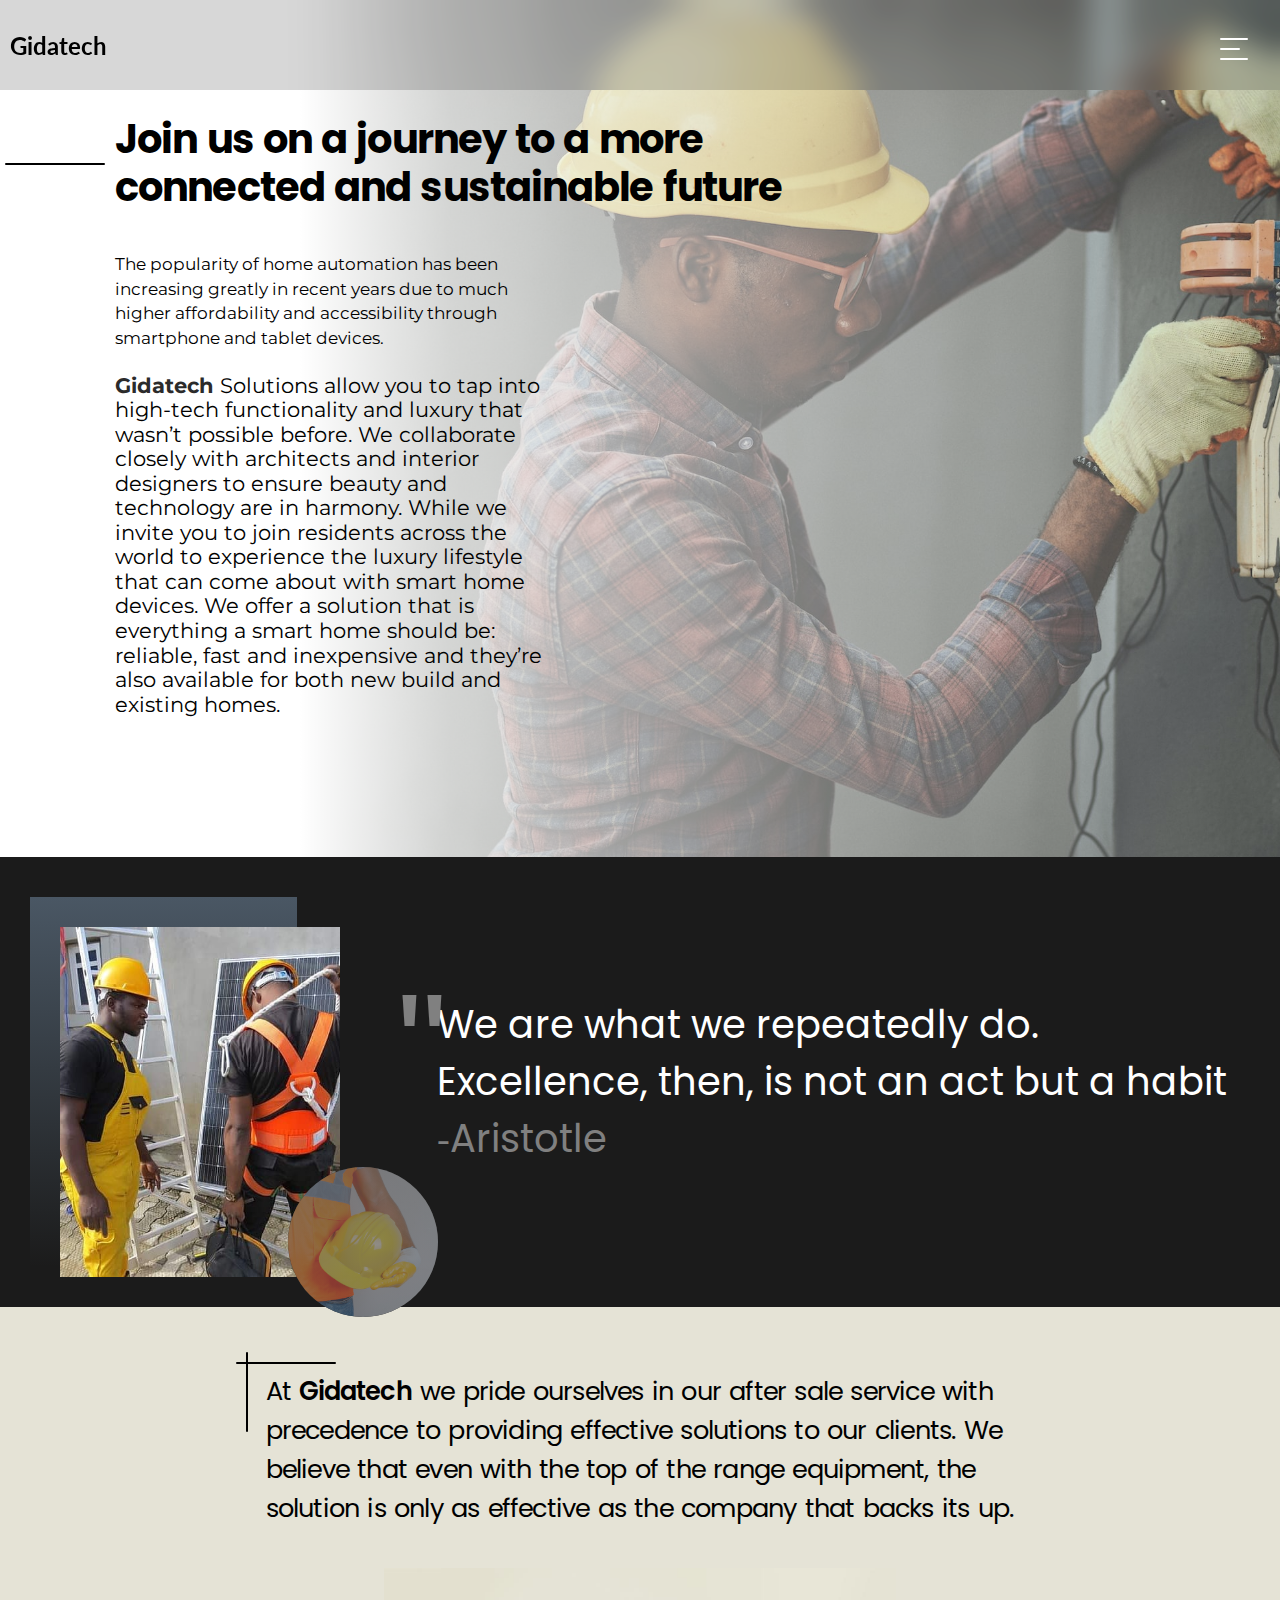
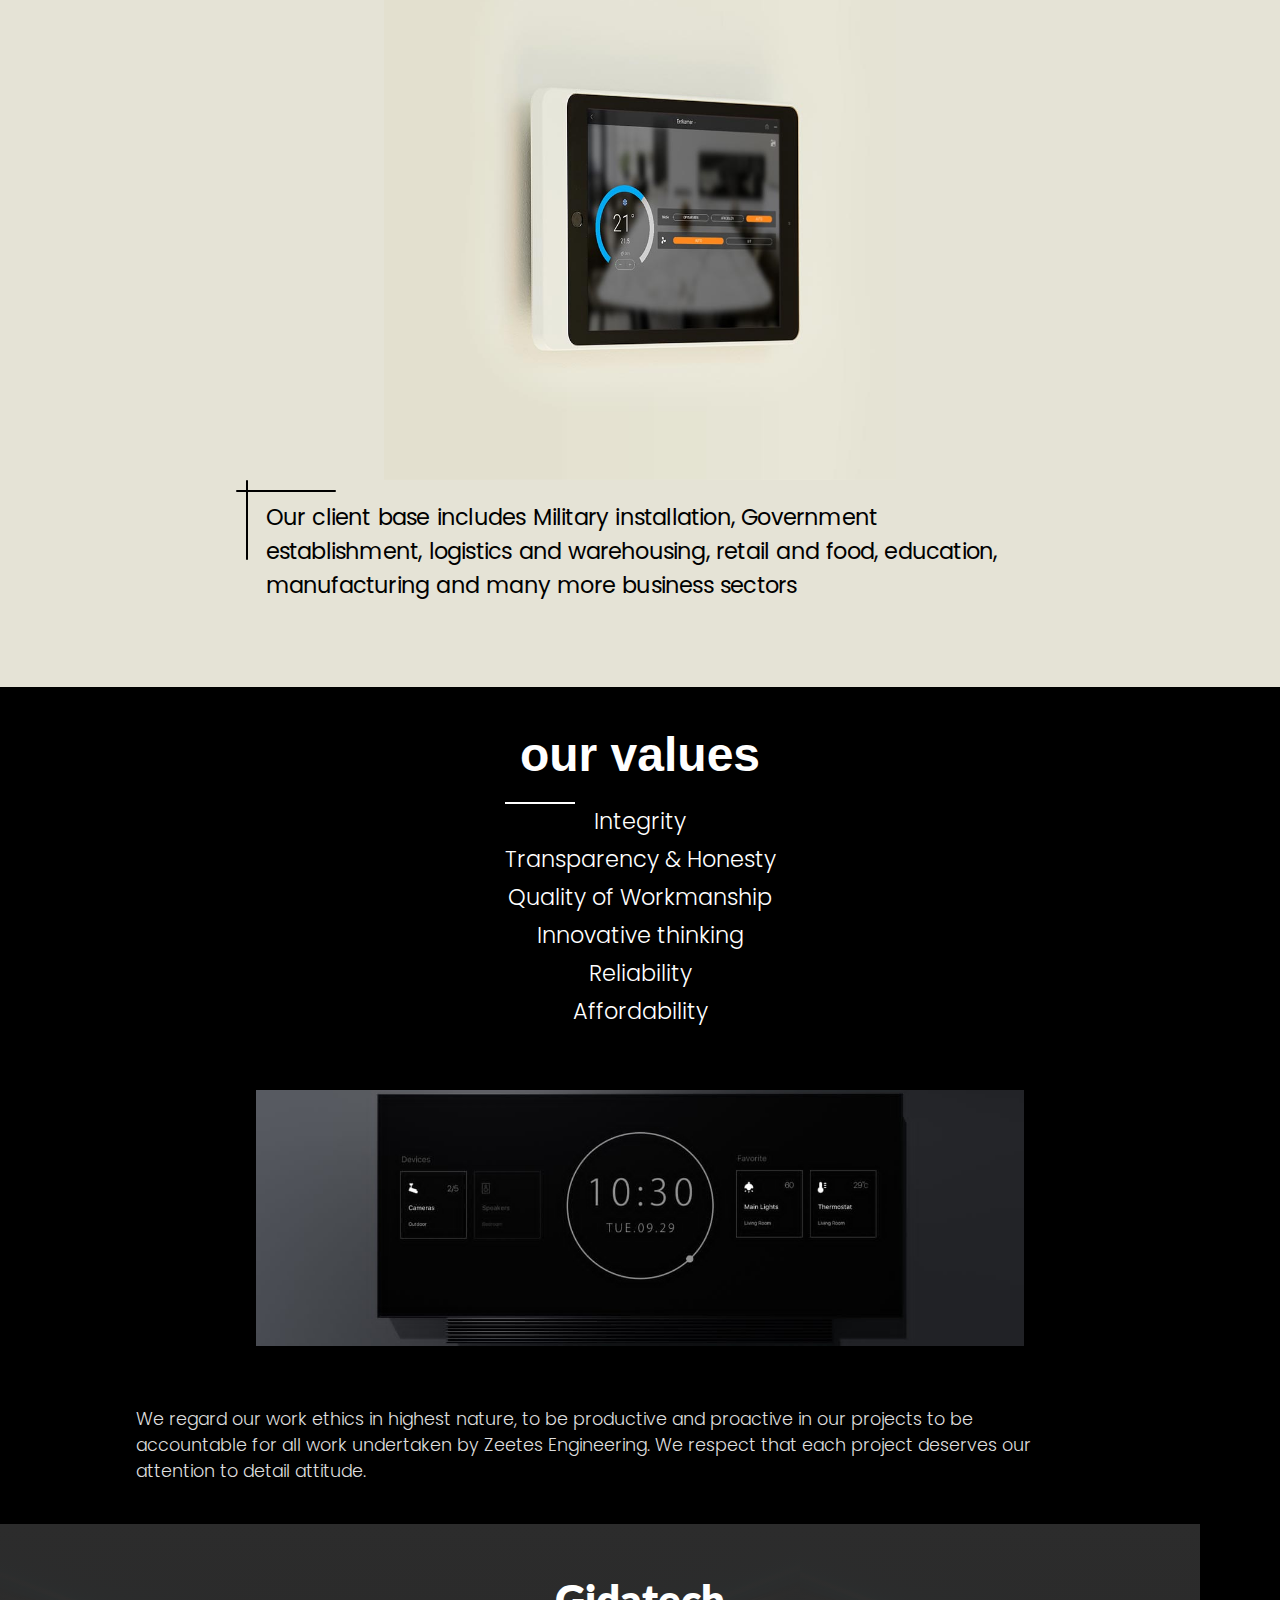
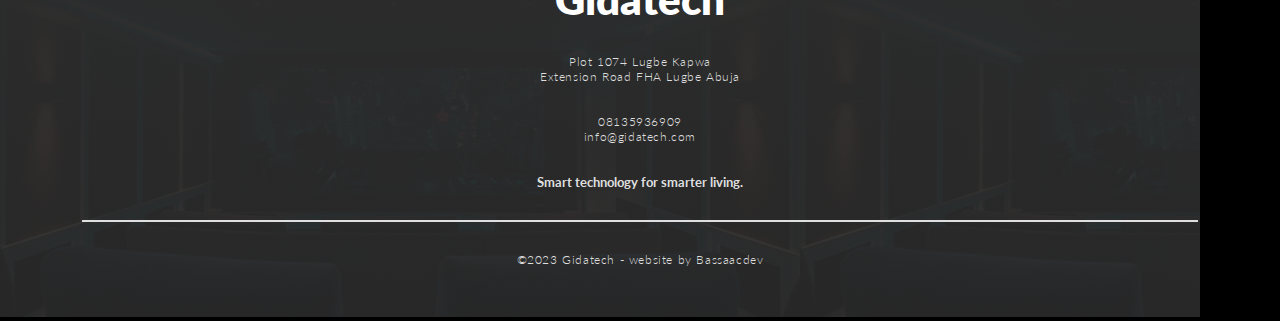
==== commit d96b22f1: "new commit about upd3" ====
--- a/about.html
+++ b/about.html
@@ -67,7 +67,7 @@
                     <li title="home"><a href="index.html">Home</a> </li>
                     <li title="about"><a href="about.html">About</a></li>
                     <li title="services"><a href="services.html">Services</a></li>
-                    <li title="Projects"><a href="projects.html">Projects</a></li>
+                    <!-- <li title="Projects"><a href="projects.html">Projects</a></li> -->
                     <li title="Contact"><a href="contact.html">Contact</a></li>
 
 
@@ -127,6 +127,13 @@
                     effective as the company that backs its up.
                 </p>
 
+                <img src="./gida/climate-app-big.jpg" alt="">
+
+                <p style="font-size: 1.4em;">
+                    Our client base includes Military installation, Government
+                    establishment, logistics and warehousing, retail and food, education,
+                    manufacturing and many more business sectors
+                </p>    
 
             </div>
 
@@ -148,6 +155,7 @@
                     <span>Affordability</span>
                 </p>
             </div>
+            <img src="./gida/smartn.jpg" alt="smarthomeapp">
             <div class="valtxt2">
                 <p>We regard our work ethics in highest nature, to be productive and proactive in our projects to be
                     accountable for all
--- a/style.css
+++ b/style.css
@@ -262,7 +262,7 @@
 }
 
 .menu ul {
-  height: 70vh;
+  height: 50vh;
   display: -webkit-box;
   display: -ms-flexbox;
   display: flex;
@@ -287,6 +287,7 @@
   -webkit-transition: all 0.4s ease;
   transition: all 0.4s ease;
   position: relative;
+  font-family: Gilroy, poppins;
 }
 
 .menu ul li a::after {
@@ -1584,6 +1585,12 @@
           align-items: center;
 }
 
+@media (max-width: 600px) {
+  section.about {
+    background-position-x: 0px;
+  }
+}
+
 section.about .abtext {
   display: -webkit-box;
   display: -ms-flexbox;
@@ -1614,6 +1621,7 @@
 @media (max-width: 600px) {
   section.about .abtext p {
     font-size: 1.1em;
+    width: 70vw;
   }
 }
 
@@ -1682,7 +1690,7 @@
 }
 
 section.abbb h3 {
-  z-index: 100;
+  z-index: 10;
   color: white;
   font-family: poppins;
   font-weight: 400;
@@ -1776,10 +1784,10 @@
 }
 
 section.about2 {
-  background: -webkit-gradient(linear, left bottom, left top, from(rgba(255, 255, 255, 0.897)), to(rgba(255, 255, 255, 0.719))), url(./img/worker.jpg);
-  background: linear-gradient(0deg, rgba(255, 255, 255, 0.897), rgba(255, 255, 255, 0.719)), url(./img/worker.jpg);
+  background: -webkit-gradient(linear, left bottom, left top, from(#e5e3d6), to(#e5e3d6));
+  background: linear-gradient(0deg, #e5e3d6, #e5e3d6);
   background-size: cover;
-  padding: 175px 15px;
+  padding: 65px 105px;
   display: -webkit-box;
   display: -ms-flexbox;
   display: flex;
@@ -1790,21 +1798,10 @@
   position: relative;
 }
 
-@media (min-width: 600px) {
+@media (max-width: 600px) {
   section.about2 {
-    padding: 10vw 20vw;
-  }
-}
-
-section.about2::after {
-  width: 100%;
-  content: "";
-  height: 100px;
-  position: absolute;
-  bottom: 0;
-  background: -webkit-gradient(linear, left bottom, left top, from(rgba(56, 56, 56, 0.856)), to(transparent));
-  background: linear-gradient(0deg, rgba(56, 56, 56, 0.856), transparent);
-  left: 0;
+    padding: 10vw 2vw;
+  }
 }
 
 section.about2 .abtext2 {
@@ -1816,20 +1813,37 @@
       -ms-flex-direction: column;
           flex-direction: column;
   gap: 20px;
+  -webkit-box-align: center;
+      -ms-flex-align: center;
+          align-items: center;
+}
+
+section.about2 .abtext2 img {
+  -o-object-fit: cover;
+     object-fit: cover;
+  width: 40vw;
+  height: 40vw;
+  position: relative;
+}
+
+@media (max-width: 600px) {
+  section.about2 .abtext2 img {
+    width: 80vw;
+    height: 80vw;
+  }
 }
 
 section.about2 .abtext2 p {
-  font-family: poppins;
-  line-height: 1;
-  font-size: 1.1em;
+  font-family: Gilroy, poppins;
+  font-size: 1.6em;
   letter-spacing: -0.8px;
   word-spacing: 2px;
   position: relative;
   margin-bottom: 20px;
-  font-weight: 600;
-}
-
-@media (min-width: 600px) {
+  width: 70%;
+}
+
+@media (max-width: 600px) {
   section.about2 .abtext2 p {
     font-size: 1.4em;
     line-height: 1.3;
@@ -1841,34 +1855,27 @@
   position: absolute;
   background-color: black;
   height: 2px;
-  width: 80px;
-  left: -10px;
+  width: 100px;
+  left: -30px;
   top: -10px;
   border-radius: 20px;
 }
 
 section.about2 .abtext2 p::before {
   content: "";
+  position: absolute;
+  background-color: black;
   width: 2px;
-  position: absolute;
-  background-color: white;
-  mix-blend-mode: difference;
-  right: 50%;
-  -webkit-transform: translate(0, 220px);
-          transform: translate(0, 220px);
-  height: 122px;
-}
-
-@media (min-width: 760px) {
-  section.about2 .abtext2 p::before {
-    display: none;
-  }
+  height: 80px;
+  left: -20px;
+  top: -20px;
+  border-radius: 20px;
 }
 
 section.val {
   height: auto;
-  background: -webkit-gradient(linear, left top, left bottom, from(rgba(98, 96, 96, 0.856)), to(rgba(56, 56, 56, 0.856)));
-  background: linear-gradient(rgba(98, 96, 96, 0.856), rgba(56, 56, 56, 0.856));
+  background: -webkit-gradient(linear, left top, left bottom, from(rgba(0, 0, 0, 0.856)), to(rgba(0, 0, 0, 0.856)));
+  background: linear-gradient(rgba(0, 0, 0, 0.856), rgba(0, 0, 0, 0.856));
   width: 100%;
   padding: 40px 10px;
   display: -webkit-box;
@@ -1886,16 +1893,32 @@
   color: white;
 }
 
+section.val img {
+  width: 60vw;
+  -o-object-fit: cover;
+     object-fit: cover;
+  height: 20vw;
+}
+
+@media (max-width: 600px) {
+  section.val img {
+    width: 100vw;
+    -o-object-fit: cover;
+       object-fit: cover;
+    height: 30vw;
+  }
+}
+
 section.val .valtxt {
   text-align: center;
 }
 
 section.val .valtxt h2 {
   margin-bottom: 20px;
-  font-size: 2em;
-}
-
-@media (min-width: 600px) {
+  font-size: 3em;
+}
+
+@media (max-width: 600px) {
   section.val .valtxt h2 {
     font-size: 2.2em;
   }
@@ -1935,11 +1958,12 @@
 }
 
 section.val .valtxt2 p {
-  font-family: poppins;
+  font-family: Gilroy, poppins;
   width: 90%;
-  font-size: 1em;
+  font-size: 1.1em;
   text-align: left;
   color: #dddddd;
+  font-weight: 300;
 }
 
 section.service {
@@ -4338,30 +4362,13 @@
   overflow: hidden;
 }
 
-section.sersec .abs {
-  position: absolute;
-  top: 0;
-  right: 0;
-  width: 30vw;
-  height: 35vw;
-  mix-blend-mode: difference;
-  background: -webkit-gradient(linear, left top, right top, from(black), color-stop(rgba(0, 0, 0, 0.884)), to(rgba(0, 0, 0, 0))), url(./gida/cam.png);
-  background: linear-gradient(90deg, black, rgba(0, 0, 0, 0.884), rgba(0, 0, 0, 0)), url(./gida/cam.png);
-  background-size: cover;
-  -webkit-transform: translateY(70px);
-          transform: translateY(70px);
-}
-
-@media (max-width: 500px) {
-  section.sersec .abs {
-    -webkit-transform: translateY(270px);
-            transform: translateY(270px);
-  }
-}
-
 section.sersec .txt {
   padding: 10vw 20vw 25vw 20vw;
   z-index: 100;
+  background: -webkit-gradient(linear, left bottom, left top, from(black), color-stop(rgba(0, 0, 0, 0.349)), to(rgba(0, 0, 0, 0.349))), url(./gida/secdoor.jpg);
+  background: linear-gradient(0deg, black, rgba(0, 0, 0, 0.349), rgba(0, 0, 0, 0.349)), url(./gida/secdoor.jpg);
+  background-size: cover;
+  background-position: center;
 }
 
 @media (max-width: 600px) {
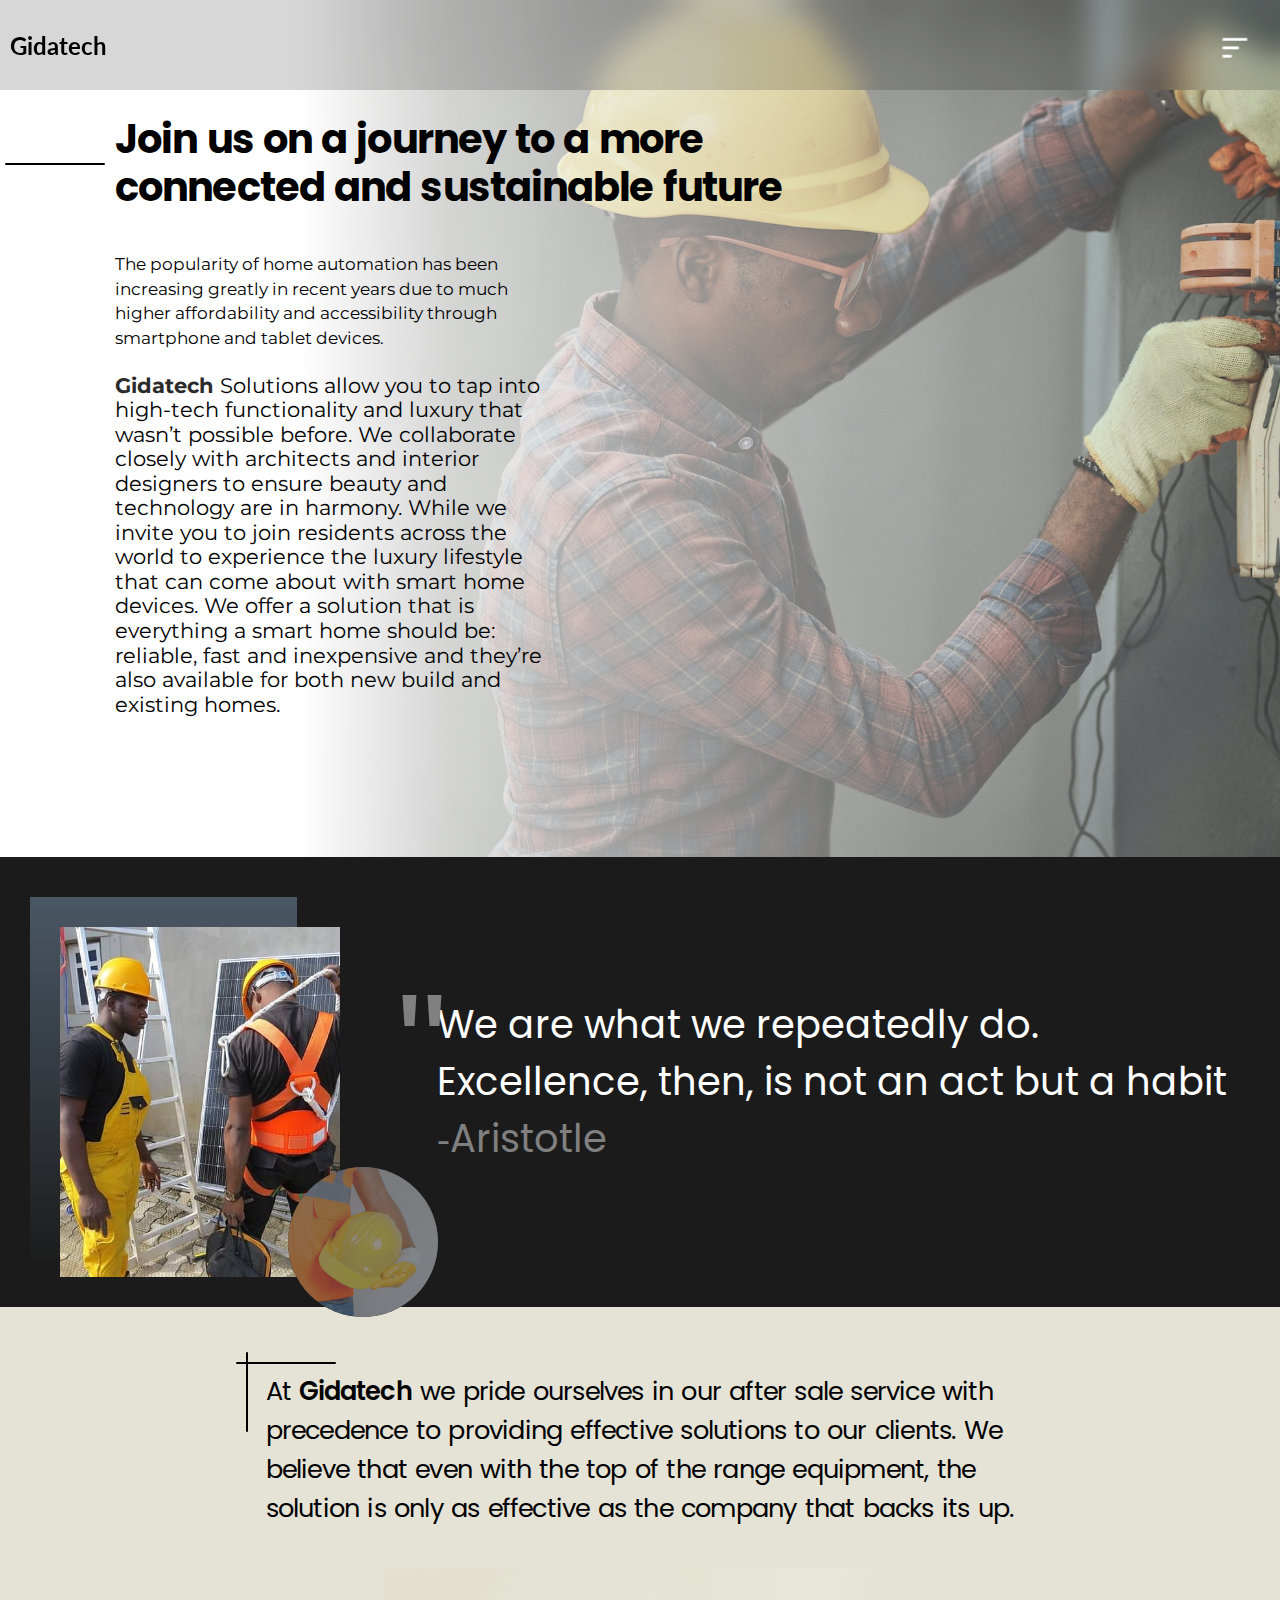
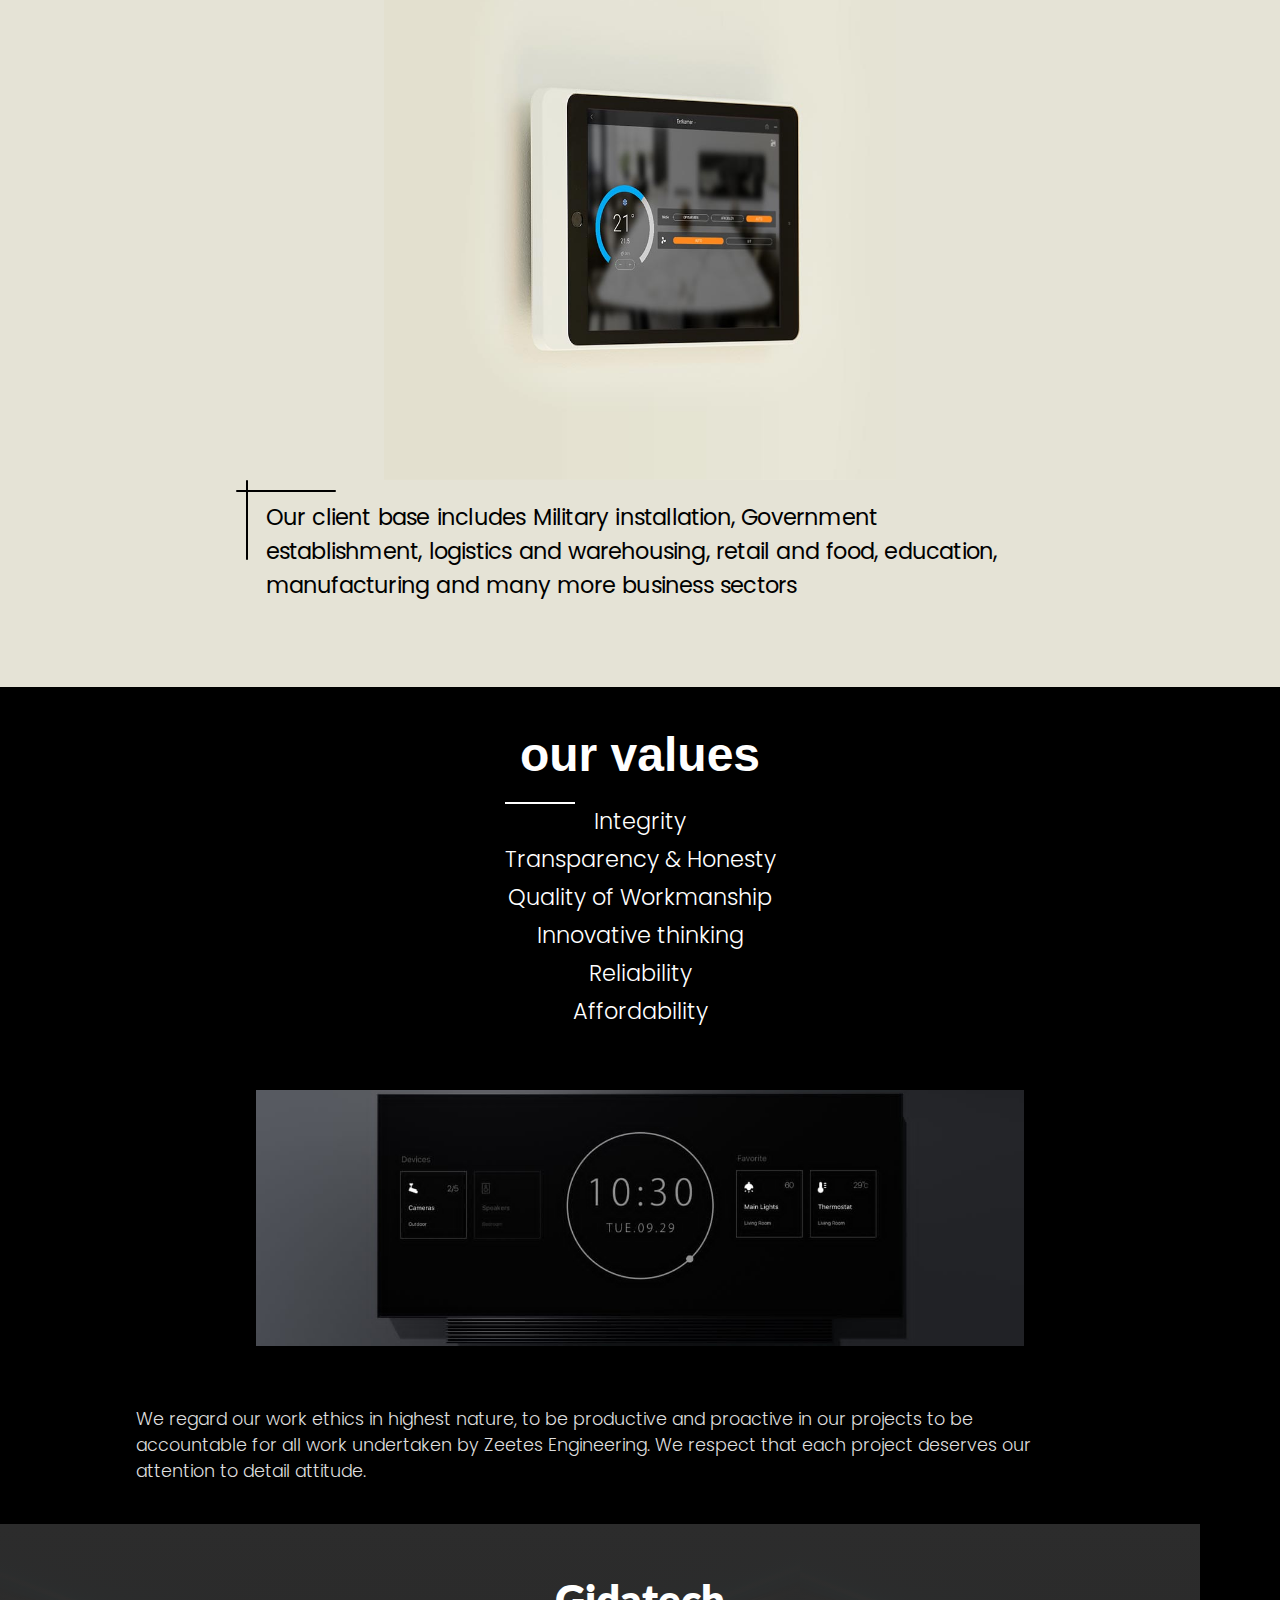
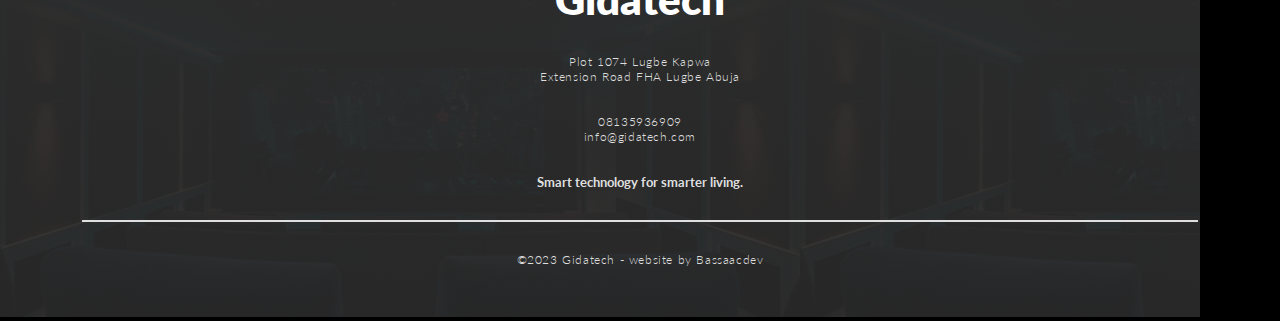
==== commit 296836e3: "new gidatech commit" ====
--- a/about.html
+++ b/about.html
@@ -1,207 +1,183 @@
 <!DOCTYPE html>
 <html lang="en">
 
-    <head>
-        <meta charset="UTF-8">
-        <meta http-equiv="X-UA-Compatible" content="IE=edge">
-        <meta name="viewport" content="width=device-width, initial-scale=1.0">
-        <meta name="description"
-            content="At Gidatech, we provide cutting-edge technology to help you automate your home and simplify your life. Our smart home systems allow you to control your lighting, thermostat, security, and more with ease.">
-        <meta name="keywords"
-            content="smart home, home automation, home technology, smart home solutions, smart lighting, smart thermostat, smart security">
-        <title>Gidatech- About</title>
-        <link rel="shortcut icon" href="./gida/logo.jpg" type="image/x-icon">
-        <link rel="stylesheet" href="style.css">
-
-        <link rel="stylesheet" href="https://cdnjs.cloudflare.com/ajax/libs/font-awesome/6.3.0/css/all.min.css"
-            integrity="sha512-SzlrxWUlpfuzQ+pcUCosxcglQRNAq/DZjVsC0lE40xsADsfeQoEypE+enwcOiGjk/bSuGGKHEyjSoQ1zVisanQ=="
-            crossorigin="anonymous" referrerpolicy="no-referrer" />
-        <link rel="stylesheet" href="https://unpkg.com/aos@next/dist/aos.css" />
-        <link rel="preconnect" href="https://fonts.googleapis.com">
-        <link rel="preconnect" href="https://fonts.gstatic.com" crossorigin>
-        <link
-            href="https://fonts.googleapis.com/css2?family=Roboto:ital,wght@0,100;0,300;0,400;0,500;0,700;0,900;1,300;1,400;1,500;1,700&display=swap"
-            rel="stylesheet">
-        <style>
-            @import url('https://fonts.googleapis.com/css2?family=Roboto:ital,wght@0,100;0,300;0,400;0,500;0,700;0,900;1,300;1,400;1,500;1,700&display=swap');
-        </style>
-        <style>
-            @import url('https://fonts.googleapis.com/css2?family=Poppins:wght@100;200;300;400;500;600;700;800;900&display=swap');
-        </style>
-        <style>
-            @import url('https://fonts.googleapis.com/css2?family=Montserrat:wght@100;200;300;400;500;600;700;800&display=swap');
-        </style>
-        <link rel="preconnect" href="https://fonts.googleapis.com">
-        <link rel="preconnect" href="https://fonts.gstatic.com" crossorigin>
-        <link href="https://fonts.googleapis.com/css2?family=Lato:wght@100;300;400;700;900&display=swap"
-            rel="stylesheet">
-        <link rel="preconnect" href="https://fonts.googleapis.com">
-        <link rel="preconnect" href="https://fonts.gstatic.com" crossorigin>
-        <link
-            href="https://fonts.googleapis.com/css2?family=Montserrat:wght@100;200;300;400;500;600;700;800&display=swap"
-            rel="stylesheet">
-        <link rel="preconnect" href="https://fonts.googleapis.com">
-        <link rel="preconnect" href="https://fonts.gstatic.com" crossorigin>
-        <link
-            href="https://fonts.googleapis.com/css2?family=Poppins:wght@100;200;300;400;500;600;700;800;900&display=swap"
-            rel="stylesheet">
-        <style>
-            @import url('https://fonts.googleapis.com/css2?family=Lato:wght@100;300;400;700;900&display=swap');
-        </style>
-
-    </head>
-
-    <body>
-        <nav>
-            <a href="">
-                <h2 class="logo" title="Gidatech" style="color: black;">Gidatech</h2>
-            </a>
-            <div title="menu" class="icon" onclick="toggle()">
-                <div class="icon-btn"></div>
-            </div>
-        </nav>
-        <div class="content" id="contents">
-
-            <div class="menu">
-                <ul>
-                    <li title="home"><a href="index.html">Home</a> </li>
-                    <li title="about"><a href="about.html">About</a></li>
-                    <li title="services"><a href="services.html">Services</a></li>
-                    <!-- <li title="Projects"><a href="projects.html">Projects</a></li> -->
-                    <li title="Contact"><a href="contact.html">Contact</a></li>
-
-
-                </ul>
-            </div>
-
-        </div>
-
-        <!-- Let The Coding Begin ----- <ABOUT>----- !!!!!!!!!!!!!!!!!!!!!!!!!!!!!!!!!!!!!!!!!!!!!!!!!!!!!!!!!!!!!!!!!!!!!!! -->
-        <section class="about">
-            <div class="abtext">
-                <p>
-                    Join us on a journey to a more connected and sustainable future
-                </p>
-                <p>
+<head>
+    <meta charset="UTF-8">
+    <meta http-equiv="X-UA-Compatible" content="IE=edge">
+    <meta name="viewport" content="width=device-width, initial-scale=1.0">
+    <meta name="description" content="At Gidatech, we provide cutting-edge technology to help you automate your home and simplify your life. Our smart home systems allow you to control your lighting, thermostat, security, and more with ease.">
+    <meta name="keywords" content="smart home, home automation, home technology, smart home solutions, smart lighting, smart thermostat, smart security">
+    <title>Gidatech- About</title>
+    <link rel="shortcut icon" href="./gida/logo.jpg" type="image/x-icon">
+    <link rel="stylesheet" href="style.css">
+
+    <link rel="stylesheet" href="https://cdnjs.cloudflare.com/ajax/libs/font-awesome/6.3.0/css/all.min.css" integrity="sha512-SzlrxWUlpfuzQ+pcUCosxcglQRNAq/DZjVsC0lE40xsADsfeQoEypE+enwcOiGjk/bSuGGKHEyjSoQ1zVisanQ==" crossorigin="anonymous" referrerpolicy="no-referrer"
+    />
+    <link rel="stylesheet" href="https://unpkg.com/aos@next/dist/aos.css" />
+    <link rel="preconnect" href="https://fonts.googleapis.com">
+    <link rel="preconnect" href="https://fonts.gstatic.com" crossorigin>
+    <link href="https://fonts.googleapis.com/css2?family=Roboto:ital,wght@0,100;0,300;0,400;0,500;0,700;0,900;1,300;1,400;1,500;1,700&display=swap" rel="stylesheet">
+    <style>
+        @import url('https://fonts.googleapis.com/css2?family=Roboto:ital,wght@0,100;0,300;0,400;0,500;0,700;0,900;1,300;1,400;1,500;1,700&display=swap');
+    </style>
+    <style>
+        @import url('https://fonts.googleapis.com/css2?family=Poppins:wght@100;200;300;400;500;600;700;800;900&display=swap');
+    </style>
+    <style>
+        @import url('https://fonts.googleapis.com/css2?family=Montserrat:wght@100;200;300;400;500;600;700;800&display=swap');
+    </style>
+    <link rel="preconnect" href="https://fonts.googleapis.com">
+    <link rel="preconnect" href="https://fonts.gstatic.com" crossorigin>
+    <link href="https://fonts.googleapis.com/css2?family=Lato:wght@100;300;400;700;900&display=swap" rel="stylesheet">
+    <link rel="preconnect" href="https://fonts.googleapis.com">
+    <link rel="preconnect" href="https://fonts.gstatic.com" crossorigin>
+    <link href="https://fonts.googleapis.com/css2?family=Montserrat:wght@100;200;300;400;500;600;700;800&display=swap" rel="stylesheet">
+    <link rel="preconnect" href="https://fonts.googleapis.com">
+    <link rel="preconnect" href="https://fonts.gstatic.com" crossorigin>
+    <link href="https://fonts.googleapis.com/css2?family=Poppins:wght@100;200;300;400;500;600;700;800;900&display=swap" rel="stylesheet">
+    <style>
+        @import url('https://fonts.googleapis.com/css2?family=Lato:wght@100;300;400;700;900&display=swap');
+    </style>
+
+</head>
+
+<body>
+    <nav>
+        <a href="./index.html">
+            <h2 class="logo" title="Gidatech" style="color: black;">Gidatech</h2>
+        </a>
+        <div title="menu" class="icon" onclick="toggle()">
+            <div class="icon-btn"></div>
+        </div>
+    </nav>
+    <div class="content" id="contents">
+
+        <div class="menu">
+            <ul>
+                <li title="home"><a href="index.html">Home</a> </li>
+                <li title="about"><a href="about.html">About</a></li>
+                <li title="services"><a href="services.html">Services</a></li>
+                <!-- <li title="Projects"><a href="projects.html">Projects</a></li> -->
+                <li title="Contact"><a href="contact.html">Contact</a></li>
+
+
+            </ul>
+        </div>
+
+    </div>
+
+    <!-- Let The Coding Begin ----- <ABOUT>----- !!!!!!!!!!!!!!!!!!!!!!!!!!!!!!!!!!!!!!!!!!!!!!!!!!!!!!!!!!!!!!!!!!!!!!! -->
+    <section class="about">
+        <div class="abtext">
+            <p>
+                Join us on a journey to a more connected and sustainable future
+            </p>
+            <p>
                 <small> The popularity of home automation has been increasing greatly in recent years due to much higher affordability and
                 accessibility through smartphone and tablet devices.</small> <br> <br>
-                <span style="font-weight: 700; color: rgb(43, 43, 43);">Gidatech</span> Solutions allow you to tap into high-tech
-                functionality and luxury that wasn’t possible before. We collaborate
-                closely with architects and interior designers to ensure beauty and technology are in harmony. While we invite you to
-                join residents across the world to experience the luxury lifestyle that can come about with smart home devices.
-                We offer a solution that is everything a smart home should be: reliable, fast and inexpensive and they’re also available
-                for both new build and existing homes. <br> <br>
+                <span style="font-weight: 700; color: rgb(43, 43, 43);">Gidatech</span> Solutions allow you to tap into high-tech functionality and luxury that wasn’t possible before. We collaborate closely with architects and interior designers to ensure
+                beauty and technology are in harmony. While we invite you to join residents across the world to experience the luxury lifestyle that can come about with smart home devices. We offer a solution that is everything a smart home should be:
+                reliable, fast and inexpensive and they’re also available for both new build and existing homes. <br> <br>
                 <!-- The innovative design makes It the best choice for any smart home project -->
-                </p>
-
-                <!-- <p>
+            </p>
+
+            <!-- <p>
                     Our client base includes Military installation, Government
                     establishment, logistics and warehousing, retail and food, education,
                     manufacturing and many more business sectors
                 </p> -->
 
 
-            </div>
-
-        </section>
-
-        <section class="abbb">
-            <div class="abbbimg">
-                <img src="./gida/safety.png" alt="">
-            </div>
-            <h3>We are what we repeatedly
-                do. Excellence, then, is not an act but a habit <span style="color: gray;">&hyphen;Aristotle</span>
-            </h3>
-        </section>
-
-
-        <section class="about2">
-            <div class="abtext2 ">
-
-
-                <p style="font-weight: 400;">
-                    At <span style="font-family: poppins; font-weight: 600 !important;">Gidatech</span> we pride
-                    ourselves in our after sale service with
-                    precedence to providing effective solutions to our clients. We believe
-                    that even with the top of the range equipment, the solution is only as
-                    effective as the company that backs its up.
-                </p>
-
-                <img src="./gida/climate-app-big.jpg" alt="">
-
-                <p style="font-size: 1.4em;">
-                    Our client base includes Military installation, Government
-                    establishment, logistics and warehousing, retail and food, education,
-                    manufacturing and many more business sectors
-                </p>    
-
-            </div>
-
-        </section>
-
-        <section class="val">
-            <div class="valtxt">
-                <h2>
-                    our values
-                </h2>
-                <p>
-                    <span>
+        </div>
+
+    </section>
+
+    <section class="abbb">
+        <div class="abbbimg">
+            <img src="./gida/safety.png" alt="">
+        </div>
+        <h3>We are what we repeatedly do. Excellence, then, is not an act but a habit <span style="color: gray;">&hyphen;Aristotle</span>
+        </h3>
+    </section>
+
+
+    <section class="about2">
+        <div class="abtext2 ">
+
+
+            <p style="font-weight: 400;">
+                At <span style="font-family: poppins; font-weight: 600 !important;">Gidatech</span> we pride ourselves in our after sale service with precedence to providing effective solutions to our clients. We believe that even with the top of the
+                range equipment, the solution is only as effective as the company that backs its up.
+            </p>
+
+            <img src="./gida/climate-app-big.jpg" alt="">
+
+            <p style="font-size: 1.4em;">
+                Our client base includes Military installation, Government establishment, logistics and warehousing, retail and food, education, manufacturing and many more business sectors
+            </p>
+
+        </div>
+
+    </section>
+
+    <section class="val">
+        <div class="valtxt">
+            <h2>
+                our values
+            </h2>
+            <p>
+                <span>
                         Integrity
                     </span>
-                    <span>Transparency & Honesty</span>
-                    <span>Quality of Workmanship</span>
-                    <span>Innovative thinking</span>
-                    <span>Reliability</span>
-                    <span>Affordability</span>
-                </p>
+                <span>Transparency & Honesty</span>
+                <span>Quality of Workmanship</span>
+                <span>Innovative thinking</span>
+                <span>Reliability</span>
+                <span>Affordability</span>
+            </p>
+        </div>
+        <img src="./gida/smartn.jpg" alt="smarthomeapp">
+        <div class="valtxt2">
+            <p>We regard our work ethics in highest nature, to be productive and proactive in our projects to be accountable for all work undertaken by Zeetes Engineering. We respect that each project deserves our attention to detail attitude.</p>
+        </div>
+    </section>
+
+    <footer class="faa">
+        <div class="gida" title="gidatech">
+            <h2>Gidatech</h2>
+        </div>
+        <div class="addr">
+            <p><span>Plot 1074 Lugbe Kapwa</span>
+                <span> Extension Road FHA Lugbe Abuja</span>
+            </p>
+        </div>
+        <div class="phone">
+
+            <a href="" title="number:08135936909">08135936909</a>
+            <a href="mailto:info@gidatech.com">info@gidatech.com</a>
+        </div>
+        <div class="iconswr">
+            <div class="icons">
+
+                <a href="https://ng.linkedin.com/in/gidatech-nigeria-limited-31804816b"><i
+                            class="fa-brands fa-linkedin-in"></i></a>
+                <a href="https://www.instagram.com/gidatechnigeria/?hl=en"> <i class="fa-brands fa-instagram"></i></a>
+                <a href="https://www.facebook.com/gidatechnigeria/"><i class="fa-brands fa-facebook-f"></i></a>
+                <a href="https://twitter.com/gidatecheng?lang=en"><i class="fa-brands fa-twitter"></i></a>
+                <a href="https://www.pinterest.com/gidatech/"><i class="fa-brands fa-pinterest"></i></a>
             </div>
-            <img src="./gida/smartn.jpg" alt="smarthomeapp">
-            <div class="valtxt2">
-                <p>We regard our work ethics in highest nature, to be productive and proactive in our projects to be
-                    accountable for all
-                    work undertaken by
-                    Zeetes Engineering. We respect that each project deserves our
-                    attention to detail attitude.</p>
-            </div>
-        </section>
-
-        <footer class="faa">
-            <div class="gida" title="gidatech">
-                <h2>Gidatech</h2>
-            </div>
-            <div class="addr">
-                <p><span>Plot 1074 Lugbe Kapwa</span>
-                    <span> Extension Road FHA Lugbe Abuja</span>
-                </p>
-            </div>
-            <div class="phone">
-
-                <a href="" title="number:08135936909">08135936909</a>
-                <a href="mailto:info@gidatech.com">info@gidatech.com</a>
-            </div>
-            <div class="iconswr">
-                <div class="icons">
-
-                    <a href="https://ng.linkedin.com/in/gidatech-nigeria-limited-31804816b"><i
-                            class="fa-brands fa-linkedin-in"></i></a>
-                    <a href="https://www.instagram.com/gidatechnigeria/?hl=en"> <i
-                            class="fa-brands fa-instagram"></i></a>
-                    <a href="https://www.facebook.com/gidatechnigeria/"><i class="fa-brands fa-facebook-f"></i></a>
-                    <a href="https://twitter.com/gidatecheng?lang=en"><i class="fa-brands fa-twitter"></i></a>
-                    <a href="https://www.pinterest.com/gidatech/"><i class="fa-brands fa-pinterest"></i></a>
-                </div>
-            </div>
-            <div class="ftxt">
-                <h5>Smart technology for smarter living.</h5>
-            </div>
-
-            <div class="hr"></div>
-
-            <div class="copywr">
-                <p>&copy;2023 Gidatech &hyphen; website by <a href="#">Bassaacdev</a></p>
-            </div>
-
-            <!-- <div class="fwr">
+        </div>
+        <div class="ftxt">
+            <h5>Smart technology for smarter living.</h5>
+        </div>
+
+        <div class="hr"></div>
+
+        <div class="copywr">
+            <p>&copy;2023 Gidatech &hyphen; website by <a href="#">Bassaacdev</a></p>
+        </div>
+
+        <!-- <div class="fwr">
                 <div class="ftext">
 
 
@@ -219,17 +195,17 @@
                     <img src="./img/street-cctv2.jpg" alt="">
                 </div>
             </div> -->
-            </section>
-
-
-
-
-            <script src="https://unpkg.com/aos@next/dist/aos.js"></script>
-
-            <script src="./script.js"></script>
-            <script>
-                AOS.init();
-            </script>
-    </body>
+        </section>
+
+
+
+
+        <script src="https://unpkg.com/aos@next/dist/aos.js"></script>
+
+        <script src="./script.js"></script>
+        <script>
+            AOS.init();
+        </script>
+</body>
 
 </html>--- a/style.css
+++ b/style.css
@@ -104,9 +104,9 @@
   display: -webkit-box;
   display: -ms-flexbox;
   display: flex;
-  width: 40px;
-  height: 40px;
-  margin: 7px 20px 0 0;
+  width: 50px;
+  height: 50px;
+  margin: 7px 10px 0 0;
   cursor: pointer;
   -webkit-transition: all 0.5s ease-in-out;
   transition: all 0.5s ease-in-out;
@@ -116,97 +116,35 @@
 }
 
 .icon .icon-btn {
-  width: 20px;
-  background-color: white;
-  height: 2px;
-  -webkit-box-align: center;
-      -ms-flex-align: center;
-          align-items: center;
+  width: 25px;
+  background-image: url(./img/menu.png);
+  height: 25px;
+  background-repeat: no-repeat;
+  display: -webkit-box;
+  display: -ms-flexbox;
+  display: flex;
+  -webkit-box-align: center;
+      -ms-flex-align: center;
+          align-items: center;
+  -webkit-transform: scale(1.4);
+          transform: scale(1.4);
   justify-items: center;
-  border-radius: 5px;
   -webkit-transform: all 0.5s ease-in-out;
           transform: all 0.5s ease-in-out;
-  -webkit-transform: rotateX(180deg);
-          transform: rotateX(180deg);
-}
-
-.icon-btn::before {
-  content: "";
-  position: absolute;
-  width: 28px;
-  height: 2px;
-  background-color: white;
-  -webkit-transform: translateY(-10px);
-          transform: translateY(-10px);
-  -webkit-box-align: center;
-      -ms-flex-align: center;
-          align-items: center;
-  justify-items: center;
-  border-radius: 5px;
-  -webkit-transform: all 0.5s ease-in-out;
-          transform: all 0.5s ease-in-out;
-}
-
-.icon-btn::after {
-  content: "";
-  position: absolute;
-  width: 28px;
-  height: 2px;
-  background-color: white;
-  -webkit-transform: translateY(10px);
-          transform: translateY(10px);
-  -webkit-box-align: center;
-      -ms-flex-align: center;
-          align-items: center;
-  justify-items: center;
-  border-radius: 5px;
-  -webkit-transform: all 0.5s ease-in-out;
-          transform: all 0.5s ease-in-out;
 }
 
 .icon-btn:hover {
-  background-color: white;
   cursor: pointer;
-  -webkit-transition: 0.3s;
-  transition: 0.3s;
-}
-
-.icon-btn:hover::after {
-  background-color: white;
-  cursor: pointer;
-  -webkit-transition: 0.3s;
-  transition: 0.3s;
-}
-
-.icon-btn:hover::before {
-  background-color: white;
-  cursor: pointer;
-  -webkit-transition: 0.3s;
-  transition: 0.3s;
+  -webkit-transition: 0.3s ease;
+  transition: 0.3s ease;
 }
 
 .icon.open .icon-btn {
-  -webkit-transform: translateX(-40px);
-          transform: translateX(-40px);
-  background-color: transparent;
+  background-image: url(./img/close.png);
+  -webkit-transform: scale(1);
+          transform: scale(1);
   -webkit-transition: all 0.5s ease-in-out;
   transition: all 0.5s ease-in-out;
-}
-
-.icon.open .icon-btn::after {
-  -webkit-transform: rotate(-45deg) translate(30px, 30px);
-          transform: rotate(-45deg) translate(30px, 30px);
-  -webkit-transition: all 0.5s ease-in-out;
-  transition: all 0.5s ease-in-out;
-  background-color: white;
-}
-
-.icon.open .icon-btn::before {
-  -webkit-transform: rotate(45deg) translate(30px, -30px);
-          transform: rotate(45deg) translate(30px, -30px);
-  -webkit-transition: all 0.5s ease-in-out;
-  transition: all 0.5s ease-in-out;
-  background-color: white;
 }
 
 .content {
@@ -242,7 +180,7 @@
 
 .menu {
   height: auto;
-  width: 25vw;
+  width: 35vw;
   display: -webkit-box;
   display: -ms-flexbox;
   display: flex;
@@ -341,7 +279,7 @@
 
 section.home .text-over-wr .text-over {
   height: 65vh;
-  background-color: #00000023;
+  background-color: #000000d3;
   display: -webkit-box;
   display: -ms-flexbox;
   display: flex;
@@ -495,7 +433,7 @@
 section.home1 .text-over-wr .text-over {
   padding: 10px 40px;
   height: 100%;
-  background-color: #00000005;
+  background-color: #00000083;
   gap: 30px;
   display: -webkit-box;
   display: -ms-flexbox;
@@ -719,7 +657,7 @@
 section.bbb .b1 h2 {
   font-family: poppins;
   font-weight: 400;
-  width: calc(43vw + 109px);
+  width: calc(43vw + 10px);
   font-size: 1.9em;
   color: white;
   text-align: right;
@@ -731,6 +669,7 @@
 @media (max-width: 800px) {
   section.bbb .b1 h2 {
     font-size: 1.5em;
+    text-align: center;
   }
 }
 
@@ -849,8 +788,10 @@
   font-size: 2.3em;
   font-family: poppins;
   margin-bottom: 20px;
+  margin-left: 15px;
   color: #44492f;
   font-weight: 400;
+  width: auto;
 }
 
 @media (min-width: 900px) {
@@ -860,15 +801,16 @@
   }
 }
 
-section.ccc .ctext h2 span:not(:nth-child(4)) {
+section.ccc .ctext h2 span {
   font-weight: 800;
   z-index: 1;
   text-align: center;
-}
-
-@media (max-width: 600px) {
-  section.ccc .ctext h2 span:not(:nth-child(4)) {
-    font-size: 0.8em;
+  margin-left: 30px;
+}
+
+@media (max-width: 600px) {
+  section.ccc .ctext h2 span {
+    font-size: 0.6em;
   }
 }
 
@@ -878,6 +820,7 @@
   font-weight: 400;
   color: #8f8f8f;
   text-align: center;
+  margin-left: 15px;
 }
 
 @media (max-width: 600px) {
@@ -896,18 +839,19 @@
 
 section.ccc .ctext .rect {
   position: relative;
-  width: 64vw;
-  height: 55vw;
-  background: url(./gida/smartcont2.jpg);
+  width: 75vw;
+  height: 35vw;
+  background: url(./gida/monitorhouse.jpg);
   background-size: cover;
   padding: 20px;
 }
 
-@media (min-width: 900px) {
+@media (max-width: 600px) {
   section.ccc .ctext .rect {
-    width: 44vw;
-    height: 35vw;
-    margin-right: 35px;
+    width: 84vw;
+    height: 49vw;
+    margin-right: 15px;
+    background: none;
   }
 }
 
@@ -922,7 +866,17 @@
   border-right: 2px dashed black;
   border-bottom: 2px dashed black;
   border-spacing: 10;
-  mix-blend-mode: hard-light;
+  background: url(./gida/monitor2.jpg);
+  background-size: cover;
+}
+
+@media (max-width: 600px) {
+  section.ccc .ctext .rect::after {
+    width: 84vw;
+    height: 65vw;
+    background: url(./gida/monitorhouse.jpg);
+    background-size: cover;
+  }
 }
 
 section.ccc .ctext .cir {
@@ -1341,26 +1295,24 @@
   margin-bottom: 20px;
   font-family: Gilroy, roboto, lato;
   font-weight: 800;
+  width: 60%;
+  margin-right: 20px;
   color: white;
 }
 
 @media (max-width: 600px) {
   section.ddd .dtext h2 {
-    font-size: 1.5em;
+    font-size: 1.6em;
     font-weight: 700;
-  }
-}
-
-section.ddd .dtext h2 span:not(:nth-child(4)) {
-  z-index: 1;
-  text-align: right;
-}
-
-section.ddd .dtext h2 span:nth-child(4) {
+    width: 100%;
+  }
+}
+
+section.ddd .dtext h2 span {
   font-weight: 600;
-  font-size: 1.3em;
-  color: #1b1b1b;
-  text-align: right;
+  color: #ffffff;
+  text-align: left;
+  width: 100%;
 }
 
 section.ddd .dtext h2 span .und {
@@ -1380,10 +1332,10 @@
   padding: 20px 0;
 }
 
-@media (min-width: 800px) {
+@media (max-width: 800px) {
   section.ddd .dtext .rect {
-    width: 44vw;
-    height: 35vw;
+    width: 74vw;
+    height: 60vw;
     margin-left: 10px;
   }
 }
@@ -2004,8 +1956,8 @@
 
 @media (max-width: 650px) {
   section.service .saaa h2 {
-    font-size: 2.3em;
-    width: 89%;
+    font-size: 1.8em;
+    width: 90%;
   }
 }
 
@@ -2287,6 +2239,7 @@
   -webkit-box-pack: center;
       -ms-flex-pack: center;
           justify-content: center;
+  gap: 20px;
 }
 
 @media (min-width: 800px) {
@@ -2322,7 +2275,7 @@
 @media (max-width: 800px) {
   section.security .lrgh h2 {
     font-size: 2.6em;
-    width: 80%;
+    width: 100%;
   }
 }
 
@@ -3834,6 +3787,128 @@
   margin-right: 10px;
 }
 
+section.packsound3 {
+  background-color: white;
+  padding: 70px 50px;
+}
+
+section.packsound3 .flex {
+  display: -webkit-box;
+  display: -ms-flexbox;
+  display: flex;
+  -webkit-box-pack: justify;
+      -ms-flex-pack: justify;
+          justify-content: space-between;
+  -ms-flex-wrap: wrap;
+      flex-wrap: wrap;
+  margin-top: 15px;
+}
+
+@media (max-width: 1000px) {
+  section.packsound3 .flex {
+    -webkit-box-pack: center;
+        -ms-flex-pack: center;
+            justify-content: center;
+  }
+}
+
+section.packsound3 .flex .leftwr .left {
+  width: 210px;
+  height: 400px;
+  background: url(./gida/cinema.png);
+  background-size: cover;
+  background-position: center;
+}
+
+@media (max-width: 400px) {
+  section.packsound3 .flex .leftwr .left {
+    width: 80vw;
+  }
+}
+
+section.packsound3 .flex .rightwr p {
+  text-transform: lowercase;
+  margin-bottom: 5px;
+}
+
+section.packsound3 .flex .rightwr p:nth-child(even) {
+  background-color: gray;
+  color: white;
+  padding: 8px;
+}
+
+section.packsound3 .flex .rightwr p i {
+  margin-right: 10px;
+}
+
+section.packsound3b {
+  background-color: black;
+  padding: 70px 50px;
+  color: white;
+}
+
+section.packsound3b .flex {
+  display: -webkit-box;
+  display: -ms-flexbox;
+  display: flex;
+  -webkit-box-pack: justify;
+      -ms-flex-pack: justify;
+          justify-content: space-between;
+  -ms-flex-wrap: wrap;
+      flex-wrap: wrap;
+  margin-top: 15px;
+}
+
+@media (max-width: 900px) {
+  section.packsound3b .flex {
+    -webkit-box-pack: center;
+        -ms-flex-pack: center;
+            justify-content: center;
+  }
+}
+
+section.packsound3b .flex .leftwr .left {
+  width: 400px;
+  height: 400px;
+  background: url(./gida/cinema2.png);
+  background-size: cover;
+  background-position: center;
+}
+
+@media (max-width: 400px) {
+  section.packsound3b .flex .leftwr .left {
+    width: 80vw;
+  }
+}
+
+section.packsound3b .flex .rightwr {
+  width: 50vw;
+  margin-right: 50px;
+}
+
+@media (max-width: 900px) {
+  section.packsound3b .flex .rightwr {
+    margin-right: 0px;
+    width: 60vw;
+  }
+}
+
+section.packsound3b .flex .rightwr p {
+  text-transform: lowercase;
+  margin-bottom: 5px;
+  color: white;
+}
+
+section.packsound3b .flex .rightwr p:nth-child(even) {
+  background-color: gray;
+  color: white;
+  padding: 8px;
+}
+
+section.packsound3b .flex .rightwr p i {
+  margin-right: 10px;
+}
+
 section.packsound2 {
   background-color: black;
   padding: 70px 50px;
@@ -4365,8 +4440,8 @@
 section.sersec .txt {
   padding: 10vw 20vw 25vw 20vw;
   z-index: 100;
-  background: -webkit-gradient(linear, left bottom, left top, from(black), color-stop(rgba(0, 0, 0, 0.349)), to(rgba(0, 0, 0, 0.349))), url(./gida/secdoor.jpg);
-  background: linear-gradient(0deg, black, rgba(0, 0, 0, 0.349), rgba(0, 0, 0, 0.349)), url(./gida/secdoor.jpg);
+  background: -webkit-gradient(linear, left bottom, left top, from(black), color-stop(rgba(0, 0, 0, 0.719)), to(rgba(0, 0, 0, 0.63))), url(./gida/secdoor.jpg);
+  background: linear-gradient(0deg, black, rgba(0, 0, 0, 0.719), rgba(0, 0, 0, 0.63)), url(./gida/secdoor.jpg);
   background-size: cover;
   background-position: center;
 }
@@ -4434,7 +4509,7 @@
 }
 
 section.sersec .sec1a div {
-  width: 50%;
+  width: 70vw;
 }
 
 @media (max-width: 900px) {
@@ -4443,7 +4518,7 @@
   }
 }
 
-section.sersec .sec1a div p {
+section.sersec .sec1a p {
   width: 100%;
   font-size: 1.3em;
   font-family: Gilroy, lato;
@@ -4453,45 +4528,45 @@
 }
 
 @media (max-width: 900px) {
-  section.sersec .sec1a div p {
+  section.sersec .sec1a p {
     text-align: center;
     font-size: 1.1em;
   }
 }
 
-section.sersec .sec1a div a {
+section.sersec .sec1a a {
   font-size: 1.2em;
 }
 
-section.sersec .sec1a div h2 {
+section.sersec .sec1a h2 {
   font-size: 2.3em;
   margin-bottom: 20px;
   line-height: 1;
 }
 
 @media (max-width: 900px) {
-  section.sersec .sec1a div h2 {
+  section.sersec .sec1a h2 {
     text-align: center;
     font-size: 1.7em;
   }
 }
 
-section.sersec .sec1a .img {
+section.sersec .img2 {
   height: 50vw;
   position: relative;
-  background: -webkit-gradient(linear, right top, left top, from(rgba(0, 0, 0, 0)), to(black)), url(./gida/security-bigphone-big@2x.jpg);
-  background: linear-gradient(270deg, rgba(0, 0, 0, 0), black), url(./gida/security-bigphone-big@2x.jpg);
+  background: -webkit-gradient(linear, right top, left top, from(rgba(0, 0, 0, 0)), to(black)), url(./gida/phone.jpg);
+  background: linear-gradient(270deg, rgba(0, 0, 0, 0), black), url(./gida/phone.jpg);
   background-size: cover;
   background-position: right;
 }
 
 @media (max-width: 600px) {
-  section.sersec .sec1a .img {
+  section.sersec .img2 {
     height: 70vw;
   }
 }
 
-section.sersec .sec1b {
+.sec1b {
   display: -webkit-box;
   display: -ms-flexbox;
   display: flex;
@@ -4508,7 +4583,7 @@
 }
 
 @media (max-width: 900px) {
-  section.sersec .sec1b {
+  .sec1b {
     -webkit-box-orient: vertical;
     -webkit-box-direction: normal;
         -ms-flex-direction: column;
@@ -4516,17 +4591,17 @@
   }
 }
 
-section.sersec .sec1b div {
+.sec1b div {
   width: 50%;
 }
 
 @media (max-width: 900px) {
-  section.sersec .sec1b div {
+  .sec1b div {
     width: 70vw;
   }
 }
 
-section.sersec .sec1b div p {
+.sec1b div p {
   width: 100%;
   font-size: 1.3em;
   font-family: Gilroy, lato;
@@ -4536,30 +4611,30 @@
 }
 
 @media (max-width: 900px) {
-  section.sersec .sec1b div p {
+  .sec1b div p {
     text-align: center;
     font-size: 1.1em;
   }
 }
 
-section.sersec .sec1b div a {
+.sec1b div a {
   font-size: 1.2em;
 }
 
-section.sersec .sec1b div h2 {
+.sec1b div h2 {
   font-size: 2.3em;
   margin-bottom: 20px;
   line-height: 1;
 }
 
 @media (max-width: 900px) {
-  section.sersec .sec1b div h2 {
+  .sec1b div h2 {
     text-align: center;
     font-size: 1.7em;
   }
 }
 
-section.sersec .sec1b .img {
+.sec1b .img {
   width: 45vw;
   height: 50vw;
   position: relative;
@@ -4570,13 +4645,13 @@
 }
 
 @media (max-width: 600px) {
-  section.sersec .sec1b .img {
+  .sec1b .img {
     width: 55vw;
     height: 87vw;
   }
 }
 
-section.sersec .sec2 {
+.sec2 {
   display: -webkit-box;
   display: -ms-flexbox;
   display: flex;
@@ -4592,7 +4667,7 @@
   position: relative;
 }
 
-section.sersec .sec2 h3 {
+.sec2 h3 {
   width: 60vw;
   text-align: center;
   font-size: 2.9em;
@@ -4601,13 +4676,13 @@
 }
 
 @media (max-width: 600px) {
-  section.sersec .sec2 h3 {
+  .sec2 h3 {
     font-size: 2em;
     width: 80vw;
   }
 }
 
-section.sersec .sec2 .abs2 {
+.sec2 .abs2 {
   position: absolute;
   width: 2px;
   height: 100px;
@@ -4617,7 +4692,7 @@
   z-index: 10;
 }
 
-section.sersec .sec2 p {
+.sec2 p {
   font-size: 1.5em;
   width: 70vw;
   text-align: center;
@@ -4627,13 +4702,13 @@
 }
 
 @media (max-width: 600px) {
-  section.sersec .sec2 p {
+  .sec2 p {
     font-size: 1.1em;
     width: 85vw;
   }
 }
 
-section.sersec .sec2 .img {
+.sec2 .img {
   width: 40vw;
   height: 60vw;
   position: relative;
@@ -4644,13 +4719,13 @@
 }
 
 @media (max-width: 600px) {
-  section.sersec .sec2 .img {
+  .sec2 .img {
     width: 70vw;
     height: 70vw;
   }
 }
 
-section.sersec .lrnm {
+.lrnm {
   display: -webkit-box;
   display: -ms-flexbox;
   display: flex;
@@ -4665,21 +4740,21 @@
   padding: 10px 110px;
 }
 
-section.sersec .lrnm a {
+.lrnm a {
   font-size: 1.1em;
 }
 
 @media (max-width: 600px) {
-  section.sersec .lrnm {
+  .lrnm {
     padding: 15px 20px;
   }
 }
 
-section.sersec .lrnm .secp {
+.lrnm .secp {
   width: 70%;
 }
 
-section.sersec .lrnm .secp p {
+.lrnm .secp p {
   font-size: 1.5em;
   width: 100%;
   text-align: center;
@@ -4688,12 +4763,12 @@
 }
 
 @media (max-width: 600px) {
-  section.sersec .lrnm .secp p {
+  .lrnm .secp p {
     font-size: 1.2em;
   }
 }
 
-section.sersec section.disc {
+section.disc {
   background-color: #1b1b1b;
   padding: 170px 20px;
   display: -webkit-box;
@@ -4713,7 +4788,7 @@
           justify-content: center;
 }
 
-section.sersec section.disc .line {
+section.disc .line {
   width: 2px;
   height: 150px;
   background-color: white;
@@ -4721,18 +4796,18 @@
   top: 0;
 }
 
-section.sersec section.disc h3 {
+section.disc h3 {
   font-size: 3em;
   text-align: center;
 }
 
 @media (max-width: 600px) {
-  section.sersec section.disc h3 {
+  section.disc h3 {
     font-size: 2em;
   }
 }
 
-section.sersec section.disc ul {
+section.disc ul {
   display: -webkit-box;
   display: -ms-flexbox;
   display: flex;
@@ -4747,7 +4822,7 @@
 }
 
 @media (max-width: 600px) {
-  section.sersec section.disc ul {
+  section.disc ul {
     -webkit-box-orient: vertical;
     -webkit-box-direction: normal;
         -ms-flex-direction: column;
@@ -4760,24 +4835,495 @@
   }
 }
 
-section.sersec section.disc ul li {
+section.disc ul li {
   list-style: none;
 }
 
-section.sersec section.disc ul li a {
+section.disc ul li a {
   font-size: 1.3em;
   text-decoration: none !important;
   -webkit-transition: 0.5s ease;
   transition: 0.5s ease;
 }
 
-section.sersec section.disc ul li a:hover {
+section.disc ul li a:hover {
   color: white;
   font-size: 1.4em;
 }
 
 @media (max-width: 600px) {
-  section.sersec section.disc ul li a span {
+  section.disc ul li a span {
+    display: none;
+  }
+}
+
+section.serelec {
+  background: black;
+  height: auto;
+  width: 100%;
+  color: white;
+  position: relative;
+  overflow: hidden;
+}
+
+section.serelec .txt {
+  padding: 10vw 20vw 25vw 20vw;
+  z-index: 100;
+  background: -webkit-gradient(linear, left bottom, left top, from(black), color-stop(rgba(0, 0, 0, 0.884)), to(rgba(0, 0, 0, 0.788))), url(https://res.cloudinary.com/dkdyjjqlp/image/upload/q_57/v1679181316/3685443_961_jxigid.jpg);
+  background: linear-gradient(0deg, black, rgba(0, 0, 0, 0.884), rgba(0, 0, 0, 0.788)), url(https://res.cloudinary.com/dkdyjjqlp/image/upload/q_57/v1679181316/3685443_961_jxigid.jpg);
+  background-size: cover;
+  background-position: center;
+}
+
+@media (max-width: 600px) {
+  section.serelec .txt {
+    padding: 25vw 13vw;
+  }
+}
+
+section.serelec .txt h1 {
+  font-size: 3.5em;
+  position: relative;
+  line-height: 0.9;
+}
+
+@media (max-width: 600px) {
+  section.serelec .txt h1 {
+    font-size: 2.3em;
+  }
+}
+
+section.serelec .txt h1::after {
+  content: "";
+  width: 200px;
+  height: 2px;
+  background: #8f8f8f;
+  position: absolute;
+  left: -200px;
+  top: 50%;
+}
+
+section.serelec .txt p {
+  font-size: 1.4em;
+  font-family: Gilroy, lato;
+  font-weight: 300;
+  margin-top: 15px;
+}
+
+@media (max-width: 600px) {
+  section.serelec .txt p {
+    font-size: 1.2em;
+  }
+}
+
+section.serelec .sec1a {
+  display: -webkit-box;
+  display: -ms-flexbox;
+  display: flex;
+  position: relative;
+  padding: 100px 60px;
+  -webkit-box-align: center;
+      -ms-flex-align: center;
+          align-items: center;
+  gap: 50px;
+}
+
+@media (max-width: 900px) {
+  section.serelec .sec1a {
+    -webkit-box-orient: vertical;
+    -webkit-box-direction: normal;
+        -ms-flex-direction: column;
+            flex-direction: column;
+  }
+}
+
+section.serelec .sec1a div {
+  width: 50%;
+}
+
+@media (max-width: 900px) {
+  section.serelec .sec1a div {
+    width: 70vw;
+  }
+}
+
+section.serelec .sec1a div p {
+  width: 100%;
+  font-size: 1.3em;
+  font-family: Gilroy, lato;
+  line-height: 1.3;
+  font-weight: 300;
+  margin-bottom: 20px;
+}
+
+@media (max-width: 900px) {
+  section.serelec .sec1a div p {
+    text-align: center;
+    font-size: 1.1em;
+  }
+}
+
+section.serelec .sec1a div a {
+  font-size: 1.2em;
+  color: #fbe74c;
+}
+
+section.serelec .sec1a div h2 {
+  font-size: 3em;
+  margin-bottom: 20px;
+  line-height: 1;
+  position: relative;
+  text-shadow: 0px -1px 14px white;
+}
+
+section.serelec .sec1a div h2::after {
+  content: "";
+  width: 2px;
+  height: 600px;
+  position: absolute;
+  left: -30px;
+  background-color: white;
+}
+
+@media (max-width: 900px) {
+  section.serelec .sec1a div h2 {
+    text-align: center;
+    font-size: 2em;
+  }
+}
+
+section.serelec .sec1a .img {
+  width: 70vw;
+  height: 50vw;
+  position: relative;
+  background: url(./gida/light2forelec.jpg);
+  background-size: cover;
+  background-position: right;
+}
+
+@media (max-width: 900px) {
+  section.serelec .sec1a .img {
+    height: 70vw;
+  }
+}
+
+@media (max-width: 600px) {
+  section.serelec .sec1a .img {
+    height: 70vw;
+  }
+}
+
+section.serelec .sec1b {
+  display: -webkit-box;
+  display: -ms-flexbox;
+  display: flex;
+  position: relative;
+  padding: 10px 60px;
+  -webkit-box-align: center;
+      -ms-flex-align: center;
+          align-items: center;
+  gap: 50px;
+  -webkit-box-orient: horizontal;
+  -webkit-box-direction: reverse;
+      -ms-flex-direction: row-reverse;
+          flex-direction: row-reverse;
+}
+
+@media (max-width: 900px) {
+  section.serelec .sec1b {
+    -webkit-box-orient: vertical;
+    -webkit-box-direction: normal;
+        -ms-flex-direction: column;
+            flex-direction: column;
+  }
+}
+
+section.serelec .sec1b div {
+  width: 50%;
+}
+
+@media (max-width: 900px) {
+  section.serelec .sec1b div {
+    width: 70vw;
+  }
+}
+
+section.serelec .sec1b div p {
+  width: 100%;
+  font-size: 1.3em;
+  font-family: Gilroy, lato;
+  line-height: 1.3;
+  font-weight: 300;
+  margin-bottom: 20px;
+}
+
+@media (max-width: 900px) {
+  section.serelec .sec1b div p {
+    text-align: center;
+    font-size: 1.1em;
+  }
+}
+
+section.serelec .sec1b div a {
+  font-size: 1.2em;
+}
+
+section.serelec .sec1b div h2 {
+  font-size: 2.3em;
+  margin-bottom: 20px;
+  line-height: 1;
+}
+
+@media (max-width: 900px) {
+  section.serelec .sec1b div h2 {
+    text-align: center;
+    font-size: 1.7em;
+  }
+}
+
+section.serelec .sec1b .img {
+  width: 45vw;
+  height: 50vw;
+  position: relative;
+  background: -webkit-gradient(linear, right top, left top, from(rgba(0, 0, 0, 0)), to(rgba(0, 0, 0, 0.377))), url(./gida/lightforelec.jpg);
+  background: linear-gradient(270deg, rgba(0, 0, 0, 0), rgba(0, 0, 0, 0.377)), url(./gida/lightforelec.jpg);
+  background-size: cover;
+  background-position: right;
+}
+
+@media (max-width: 600px) {
+  section.serelec .sec1b .img {
+    width: 55vw;
+    height: 87vw;
+  }
+}
+
+section.serelec .sec2 {
+  display: -webkit-box;
+  display: -ms-flexbox;
+  display: flex;
+  -webkit-box-orient: vertical;
+  -webkit-box-direction: normal;
+      -ms-flex-direction: column;
+          flex-direction: column;
+  gap: 20px;
+  -webkit-box-align: center;
+      -ms-flex-align: center;
+          align-items: center;
+  padding: 110px 10px;
+  position: relative;
+}
+
+section.serelec .sec2 h3 {
+  width: 60vw;
+  text-align: center;
+  font-size: 2.9em;
+  line-height: 1;
+  color: #ffffff;
+  text-shadow: 0px -1px 14px white;
+}
+
+@media (max-width: 600px) {
+  section.serelec .sec2 h3 {
+    font-size: 2em;
+    width: 80vw;
+  }
+}
+
+section.serelec .sec2 .abs2 {
+  position: absolute;
+  width: 2px;
+  height: 100px;
+  background-color: #0cd2e4;
+  top: 0;
+  right: 50%;
+  z-index: 10;
+}
+
+section.serelec .sec2 p {
+  font-size: 1.5em;
+  width: 70vw;
+  text-align: center;
+  font-weight: 300;
+  font-family: Gilroy, lato;
+  position: relative;
+}
+
+@media (max-width: 600px) {
+  section.serelec .sec2 p {
+    font-size: 1.1em;
+    width: 85vw;
+  }
+}
+
+section.serelec .sec2 .img {
+  width: 40vw;
+  height: 60vw;
+  position: relative;
+  background: -webkit-gradient(linear, left bottom, left top, from(rgba(0, 0, 0, 0)), color-stop(rgba(0, 0, 0, 0.726)), to(rgba(0, 0, 0, 0))), url(https://cdn.discordapp.com/attachments/1065105738025930792/1086806250949443595/6eeb5129-c702-4b71-b216-4b73f6f2b7ab.jpg);
+  background: linear-gradient(0deg, rgba(0, 0, 0, 0), rgba(0, 0, 0, 0.726), rgba(0, 0, 0, 0)), url(https://cdn.discordapp.com/attachments/1065105738025930792/1086806250949443595/6eeb5129-c702-4b71-b216-4b73f6f2b7ab.jpg);
+  background-size: cover;
+  background-position: center;
+}
+
+@media (max-width: 600px) {
+  section.serelec .sec2 .img {
+    width: 70vw;
+    height: 70vw;
+  }
+}
+
+section.serelec .lrnm {
+  display: -webkit-box;
+  display: -ms-flexbox;
+  display: flex;
+  -webkit-box-orient: vertical;
+  -webkit-box-direction: normal;
+      -ms-flex-direction: column;
+          flex-direction: column;
+  -webkit-box-align: center;
+      -ms-flex-align: center;
+          align-items: center;
+  gap: 20px;
+  padding: 10px 110px;
+}
+
+section.serelec .lrnm p {
+  font-family: Gilroy, poppins;
+  font-size: 1.5em;
+  text-align: center;
+  width: 90%;
+}
+
+@media (max-width: 600px) {
+  section.serelec .lrnm p {
+    font-size: 1.1em;
+  }
+}
+
+section.serelec .lrnm img {
+  width: 70vw;
+}
+
+@media (max-width: 600px) {
+  section.serelec .lrnm img {
+    width: 80vw;
+  }
+}
+
+section.serelec .lrnm a {
+  font-size: 1.1em;
+}
+
+@media (max-width: 600px) {
+  section.serelec .lrnm {
+    padding: 15px 20px;
+  }
+}
+
+section.serelec .lrnm .secp {
+  width: 70%;
+}
+
+section.serelec .lrnm .secp p {
+  font-size: 1.5em;
+  width: 100%;
+  text-align: center;
+  font-weight: 300;
+  font-family: Gilroy, lato;
+}
+
+@media (max-width: 600px) {
+  section.serelec .lrnm .secp p {
+    font-size: 1.2em;
+  }
+}
+
+section.serelec section.disc {
+  background-color: #1b1b1b;
+  padding: 170px 20px;
+  display: -webkit-box;
+  display: -ms-flexbox;
+  display: flex;
+  -webkit-box-orient: vertical;
+  -webkit-box-direction: normal;
+      -ms-flex-direction: column;
+          flex-direction: column;
+  gap: 10px;
+  position: relative;
+  -webkit-box-align: center;
+      -ms-flex-align: center;
+          align-items: center;
+  -webkit-box-pack: center;
+      -ms-flex-pack: center;
+          justify-content: center;
+}
+
+section.serelec section.disc .line {
+  width: 2px;
+  height: 150px;
+  background-color: white;
+  position: absolute;
+  top: 0;
+}
+
+section.serelec section.disc h3 {
+  font-size: 3em;
+  text-align: center;
+}
+
+@media (max-width: 600px) {
+  section.serelec section.disc h3 {
+    font-size: 2em;
+  }
+}
+
+section.serelec section.disc ul {
+  display: -webkit-box;
+  display: -ms-flexbox;
+  display: flex;
+  width: 100vw;
+  -ms-flex-wrap: wrap;
+      flex-wrap: wrap;
+  gap: 25px;
+  padding: 0 30px;
+  -webkit-box-pack: center;
+      -ms-flex-pack: center;
+          justify-content: center;
+}
+
+@media (max-width: 600px) {
+  section.serelec section.disc ul {
+    -webkit-box-orient: vertical;
+    -webkit-box-direction: normal;
+        -ms-flex-direction: column;
+            flex-direction: column;
+    -webkit-box-align: center;
+        -ms-flex-align: center;
+            align-items: center;
+    gap: 10px;
+    padding: 30px 30px;
+  }
+}
+
+section.serelec section.disc ul li {
+  list-style: none;
+}
+
+section.serelec section.disc ul li a {
+  font-size: 1.3em;
+  text-decoration: none !important;
+  -webkit-transition: 0.5s ease;
+  transition: 0.5s ease;
+}
+
+section.serelec section.disc ul li a:hover {
+  color: white;
+  font-size: 1.4em;
+}
+
+@media (max-width: 600px) {
+  section.serelec section.disc ul li a span {
     display: none;
   }
 }
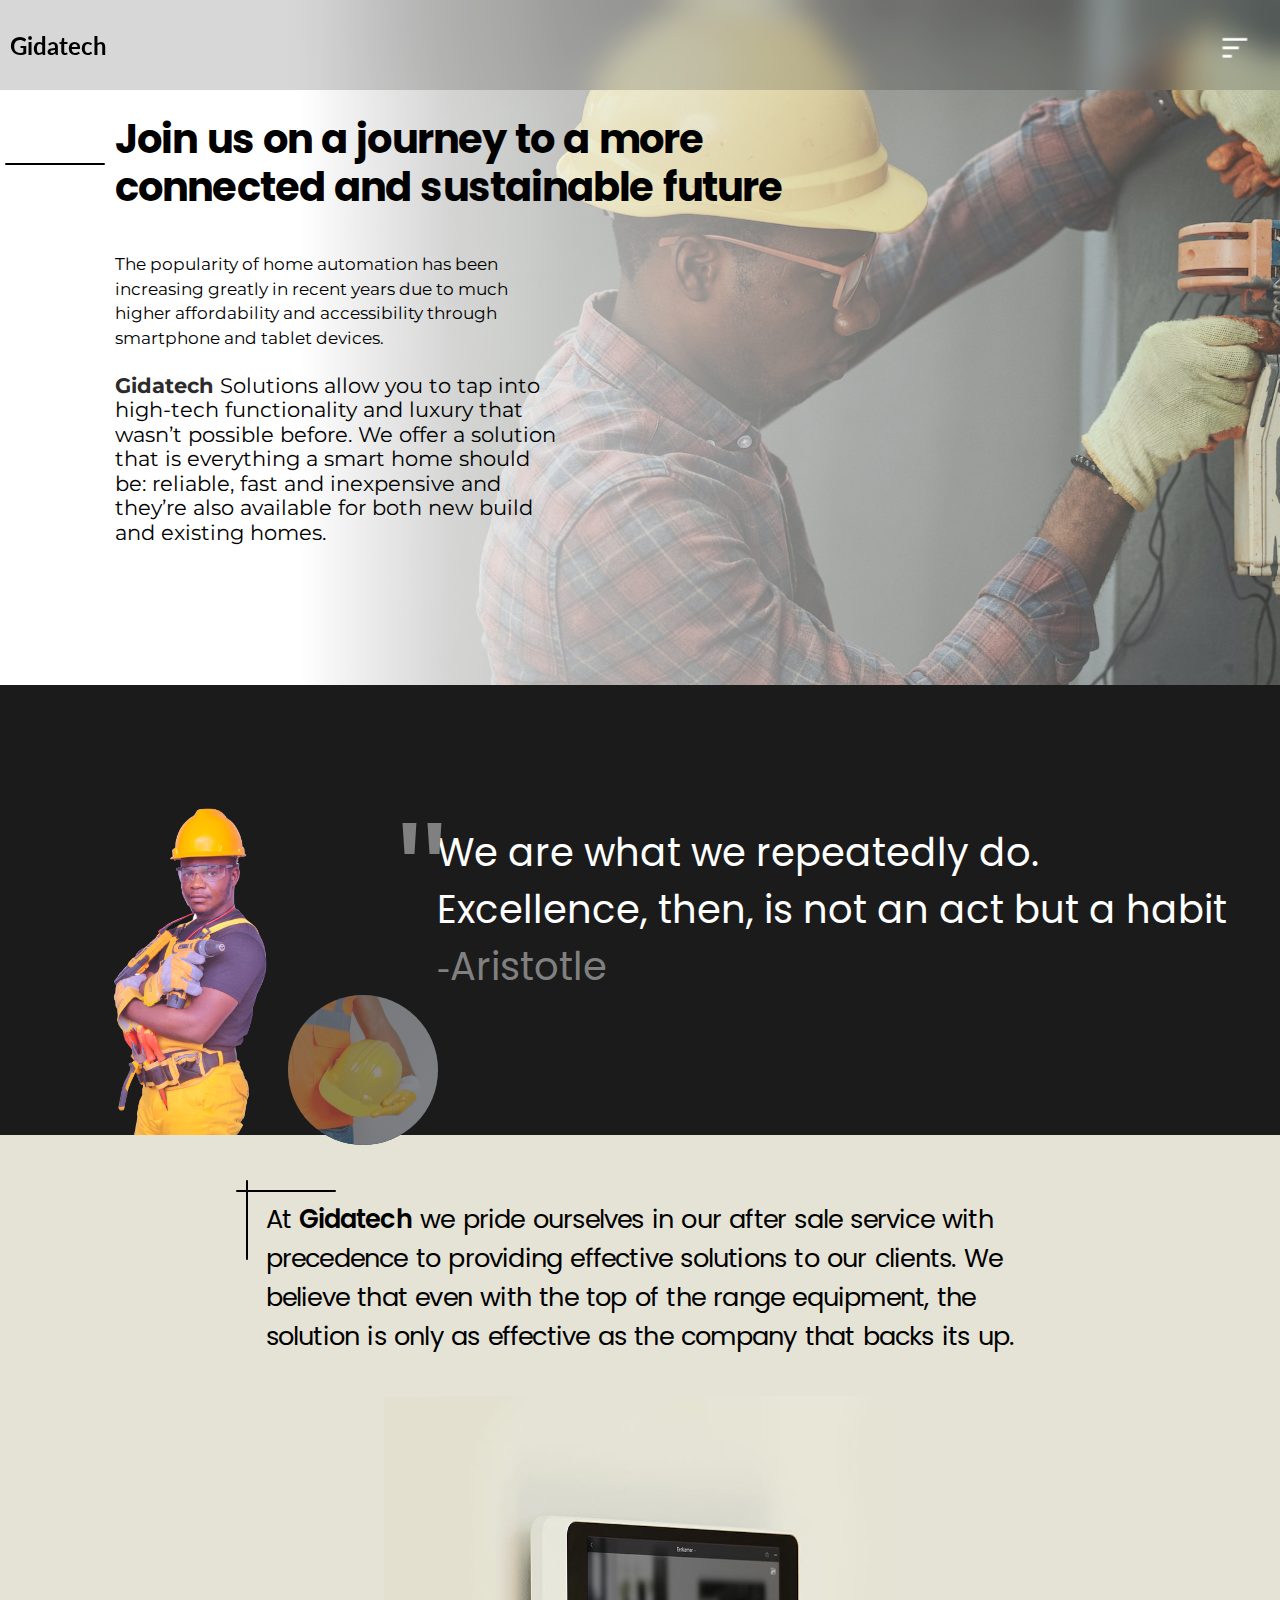
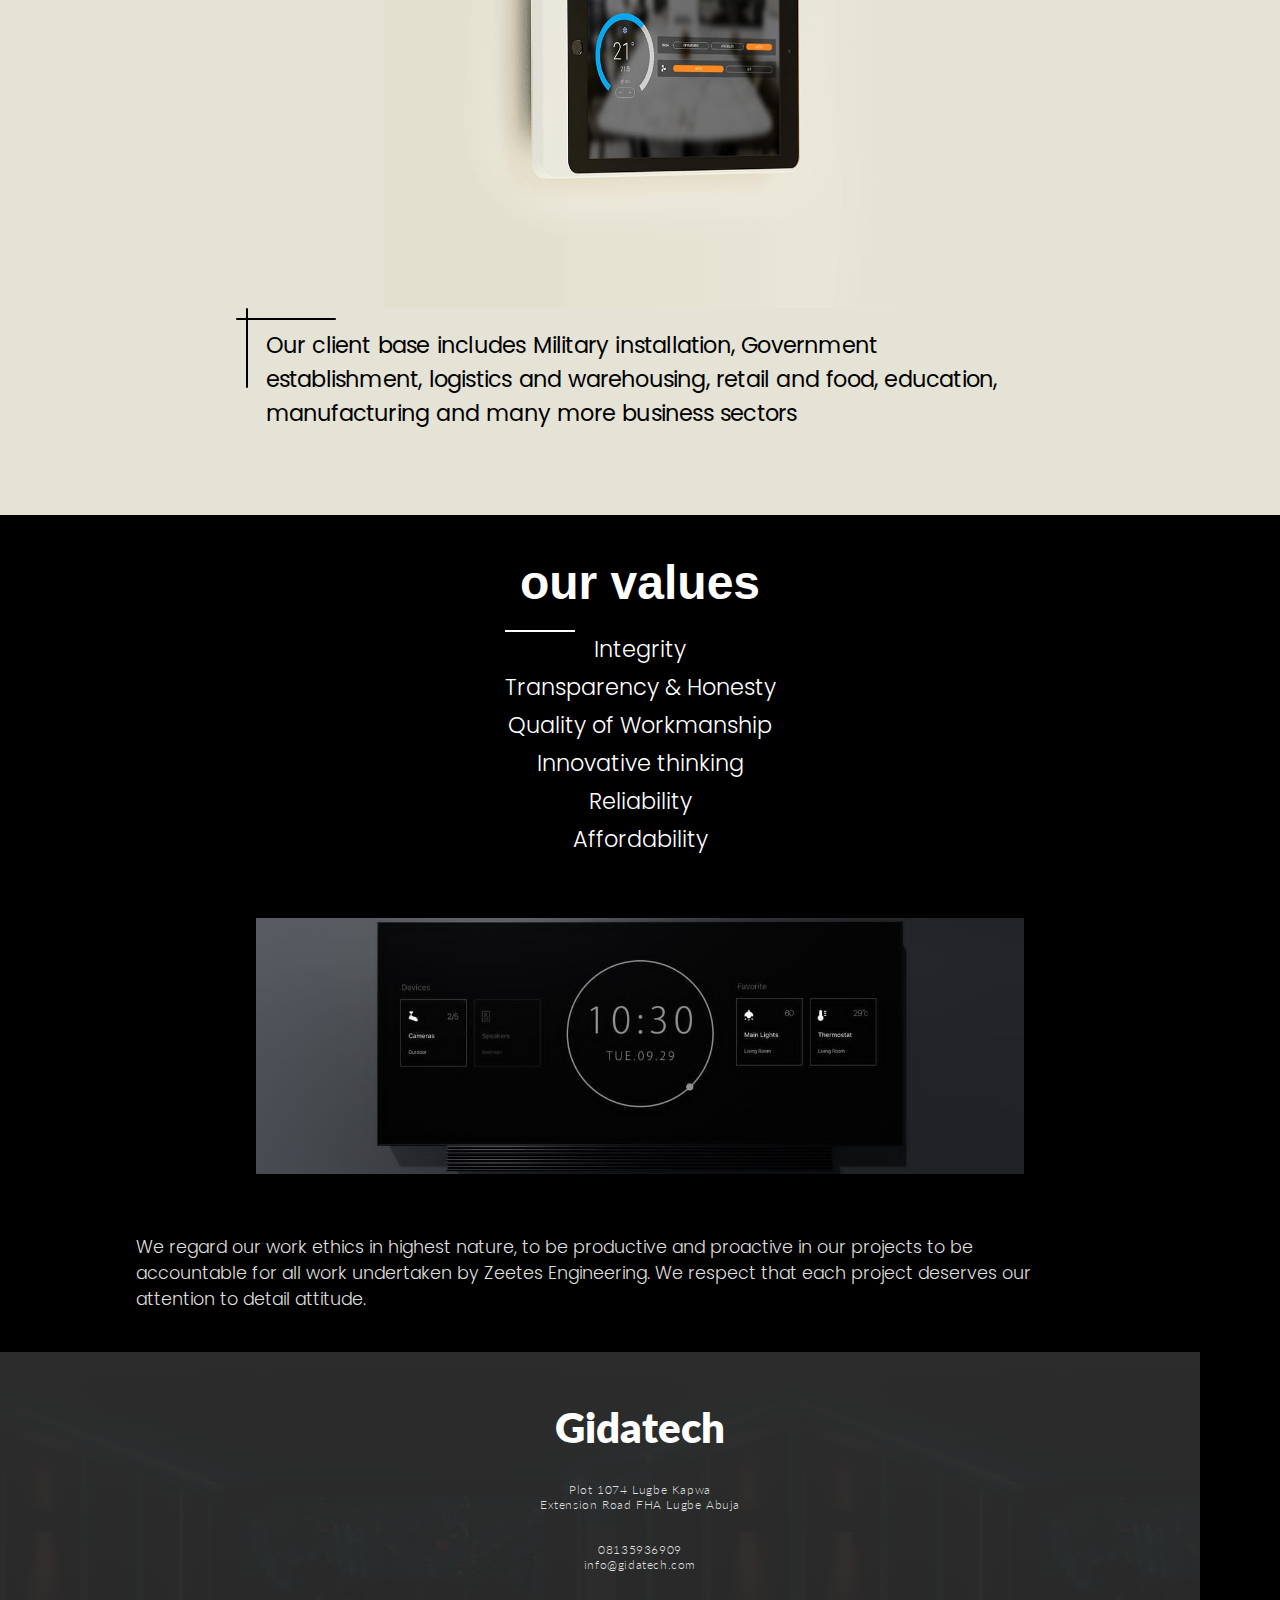
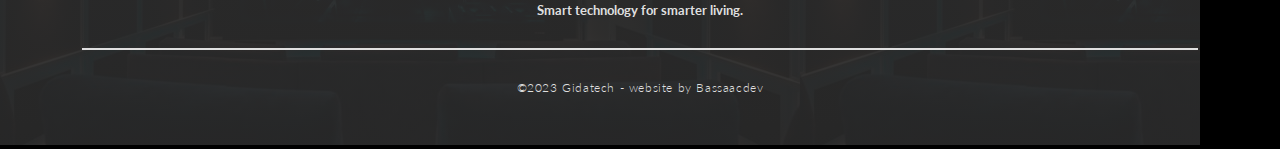
==== commit fc92fa37: "new commit, replaced somr images added dropdownarrow to form, reduced text in some sections" ====
--- a/about.html
+++ b/about.html
@@ -75,9 +75,8 @@
             <p>
                 <small> The popularity of home automation has been increasing greatly in recent years due to much higher affordability and
                 accessibility through smartphone and tablet devices.</small> <br> <br>
-                <span style="font-weight: 700; color: rgb(43, 43, 43);">Gidatech</span> Solutions allow you to tap into high-tech functionality and luxury that wasn’t possible before. We collaborate closely with architects and interior designers to ensure
-                beauty and technology are in harmony. While we invite you to join residents across the world to experience the luxury lifestyle that can come about with smart home devices. We offer a solution that is everything a smart home should be:
-                reliable, fast and inexpensive and they’re also available for both new build and existing homes. <br> <br>
+                <span style="font-weight: 700; color: rgb(43, 43, 43);">Gidatech</span> Solutions allow you to tap into high-tech functionality and luxury that wasn’t possible before. We offer a solution that is everything a smart home should be: reliable,
+                fast and inexpensive and they’re also available for both new build and existing homes. <br> <br>
                 <!-- The innovative design makes It the best choice for any smart home project -->
             </p>
 
@@ -94,7 +93,7 @@
 
     <section class="abbb">
         <div class="abbbimg">
-            <img src="./gida/safety.png" alt="">
+            <img src="./gida/worker.png" alt="">
         </div>
         <h3>We are what we repeatedly do. Excellence, then, is not an act but a habit <span style="color: gray;">&hyphen;Aristotle</span>
         </h3>
--- a/style.css
+++ b/style.css
@@ -141,8 +141,6 @@
 
 .icon.open .icon-btn {
   background-image: url(./img/close.png);
-  -webkit-transform: scale(1);
-          transform: scale(1);
   -webkit-transition: all 0.5s ease-in-out;
   transition: all 0.5s ease-in-out;
 }
@@ -660,7 +658,7 @@
   width: calc(43vw + 10px);
   font-size: 1.9em;
   color: white;
-  text-align: right;
+  text-align: center;
   -webkit-transition: all 0.4s ease;
   transition: all 0.4s ease;
   margin-right: 20px;
@@ -670,12 +668,7 @@
   section.bbb .b1 h2 {
     font-size: 1.5em;
     text-align: center;
-  }
-}
-
-@media (min-width: 1000px) {
-  section.bbb .b1 h2 {
-    font-size: 3.2em;
+    margin-right: 0;
   }
 }
 
@@ -874,7 +867,7 @@
   section.ccc .ctext .rect::after {
     width: 84vw;
     height: 65vw;
-    background: url(./gida/monitorhouse.jpg);
+    background: url(./gida/smart3.jpg);
     background-size: cover;
   }
 }
@@ -886,8 +879,8 @@
   top: -91px;
   left: -147px;
   border-radius: 50vw;
-  background: -webkit-gradient(linear, left top, left bottom, from(#6d7743ab), to(#525a34c4)), url(./img/lock.jpg);
-  background: linear-gradient(#6d7743ab, #525a34c4), url(./img/lock.jpg);
+  background: -webkit-gradient(linear, left top, left bottom, from(#1f1f1fab), to(#3a3a3ac4)), url(./img/lock.jpg);
+  background: linear-gradient(#1f1f1fab, #3a3a3ac4), url(./img/lock.jpg);
   background-size: contain;
   background-position: right;
   -webkit-animation: rot2 7s linear infinite forwards normal;
@@ -1688,8 +1681,6 @@
   height: 370px;
   width: 267px;
   padding: 30px;
-  background: -webkit-gradient(linear, left top, left bottom, from(#4a5764), to(#4a576400));
-  background: linear-gradient(#4a5764, #4a576400);
 }
 
 section.abbb .abbbimg::after {
@@ -1722,9 +1713,10 @@
 
 section.abbb .abbbimg img {
   position: absolute;
-  -o-object-fit: cover;
-     object-fit: cover;
+  -o-object-fit: contain;
+     object-fit: contain;
   width: 280px;
+  bottom: -50px;
   height: 350px;
 }
 
@@ -2239,7 +2231,7 @@
   -webkit-box-pack: center;
       -ms-flex-pack: center;
           justify-content: center;
-  gap: 20px;
+  gap: 40px;
 }
 
 @media (min-width: 800px) {
@@ -2270,6 +2262,7 @@
   font-size: 3em;
   width: 70%;
   line-height: 1;
+  text-align: left;
 }
 
 @media (max-width: 800px) {
@@ -2283,6 +2276,13 @@
   font-size: 1.4em;
   margin-top: 20px;
   width: 70%;
+  text-align: left;
+}
+
+@media (max-width: 600px) {
+  section.security .lrgh p {
+    width: 100%;
+  }
 }
 
 section.security h1 {
@@ -2732,6 +2732,7 @@
   -webkit-box-direction: normal;
       -ms-flex-direction: column;
           flex-direction: column;
+  gap: 30px;
 }
 
 @media (min-width: 800px) {
@@ -2747,9 +2748,9 @@
   display: -webkit-box;
   display: -ms-flexbox;
   display: flex;
-  -webkit-box-align: center;
-      -ms-flex-align: center;
-          align-items: center;
+  -webkit-box-align: left;
+      -ms-flex-align: left;
+          align-items: left;
   -webkit-box-orient: vertical;
   -webkit-box-direction: normal;
       -ms-flex-direction: column;
@@ -2758,9 +2759,18 @@
   transition: all 0.5s ease-in-out;
 }
 
+@media (max-width: 600px) {
+  section.automation .lrgh {
+    -webkit-box-align: left;
+        -ms-flex-align: left;
+            align-items: left;
+  }
+}
+
 section.automation .lrgh h2 {
   font-size: 3.3em;
   color: #3b3b3b;
+  text-align: left;
 }
 
 @media (max-width: 600px) {
@@ -2828,7 +2838,7 @@
   -webkit-box-direction: normal;
       -ms-flex-direction: column;
           flex-direction: column;
-  text-align: center;
+  text-align: left;
   color: black;
   font-family: Gilroy, montserrat;
 }
@@ -2936,7 +2946,7 @@
 
 section.form p {
   color: white;
-  font-size: 2em;
+  font-size: 1.5em;
   font-family: montserrat;
   margin-bottom: 10px;
 }
@@ -2981,11 +2991,8 @@
   /* Set font size */
   width: 40vw;
   /* Set width */
-  -webkit-appearance: none;
   /* Remove default arrow icon in Safari */
-  -moz-appearance: none;
   /* Remove default arrow icon in Firefox */
-  appearance: none;
   /* Remove default arrow icon in other browsers */
 }
 
@@ -5517,8 +5524,8 @@
 section.seraud .sec1a .img {
   height: 50vw;
   position: relative;
-  background: -webkit-gradient(linear, right top, left top, from(rgba(0, 0, 0, 0)), to(black)), url(./gida/speaker1foraud.jpg);
-  background: linear-gradient(270deg, rgba(0, 0, 0, 0), black), url(./gida/speaker1foraud.jpg);
+  background: -webkit-gradient(linear, left top, right top, from(rgba(0, 0, 0, 0)), to(black)), url(./gida/full-shot-man-dancing-with-speakers.jpg);
+  background: linear-gradient(-270deg, rgba(0, 0, 0, 0), black), url(./gida/full-shot-man-dancing-with-speakers.jpg);
   background-size: 100%;
   background-position: center;
   background-repeat: no-repeat;
@@ -5546,6 +5553,9 @@
       -ms-flex-direction: row-reverse;
           flex-direction: row-reverse;
   background: black;
+  -webkit-box-pack: center;
+      -ms-flex-pack: center;
+          justify-content: center;
   color: #cecece;
 }
 
@@ -5559,7 +5569,17 @@
 }
 
 section.seraud .sec1b div {
-  width: 50%;
+  width: 80%;
+  display: -webkit-box;
+  display: -ms-flexbox;
+  display: flex;
+  -webkit-box-orient: vertical;
+  -webkit-box-direction: normal;
+      -ms-flex-direction: column;
+          flex-direction: column;
+  -webkit-box-align: center;
+      -ms-flex-align: center;
+          align-items: center;
 }
 
 @media (max-width: 900px) {
@@ -5574,6 +5594,7 @@
   font-family: Gilroy, lato;
   line-height: 1.3;
   font-weight: 300;
+  text-align: center;
   margin-bottom: 20px;
 }
 
@@ -5592,6 +5613,7 @@
   font-size: 2.3em;
   margin-bottom: 20px;
   line-height: 1;
+  text-align: center;
 }
 
 @media (max-width: 900px) {
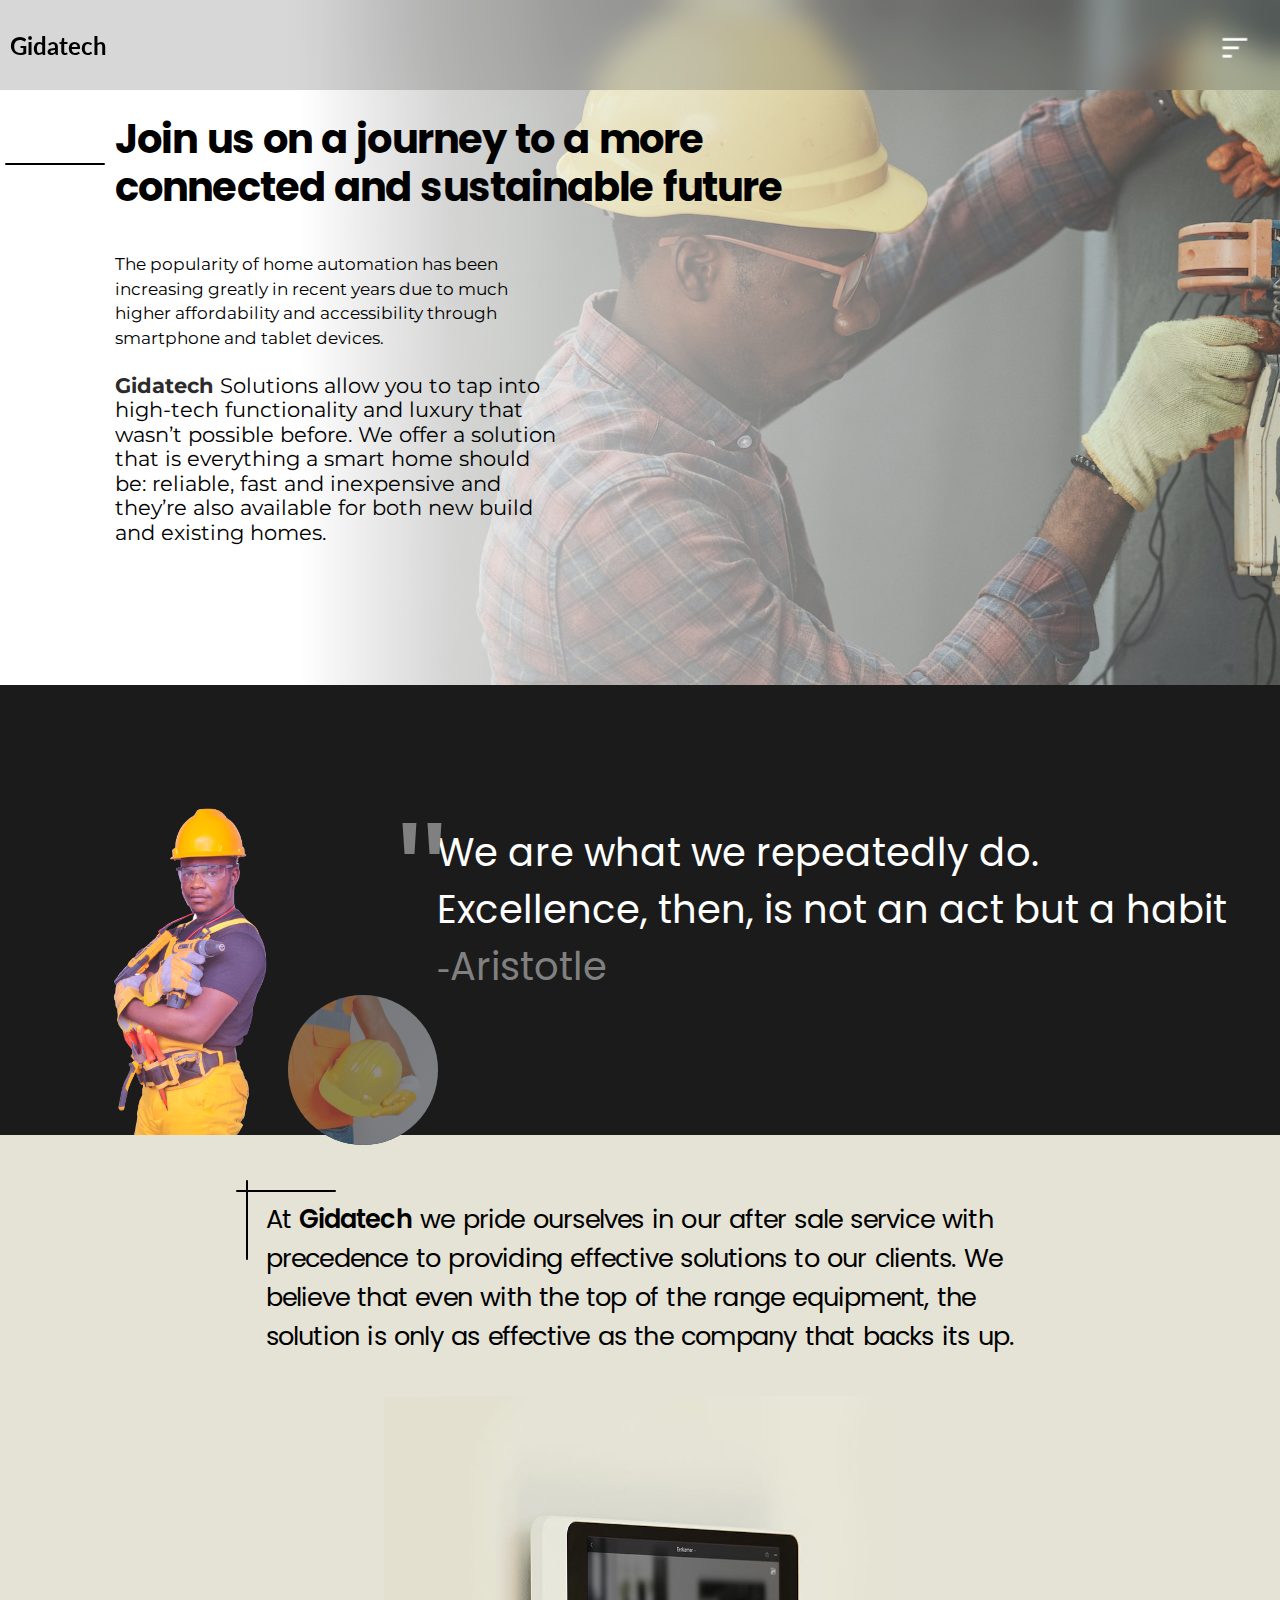
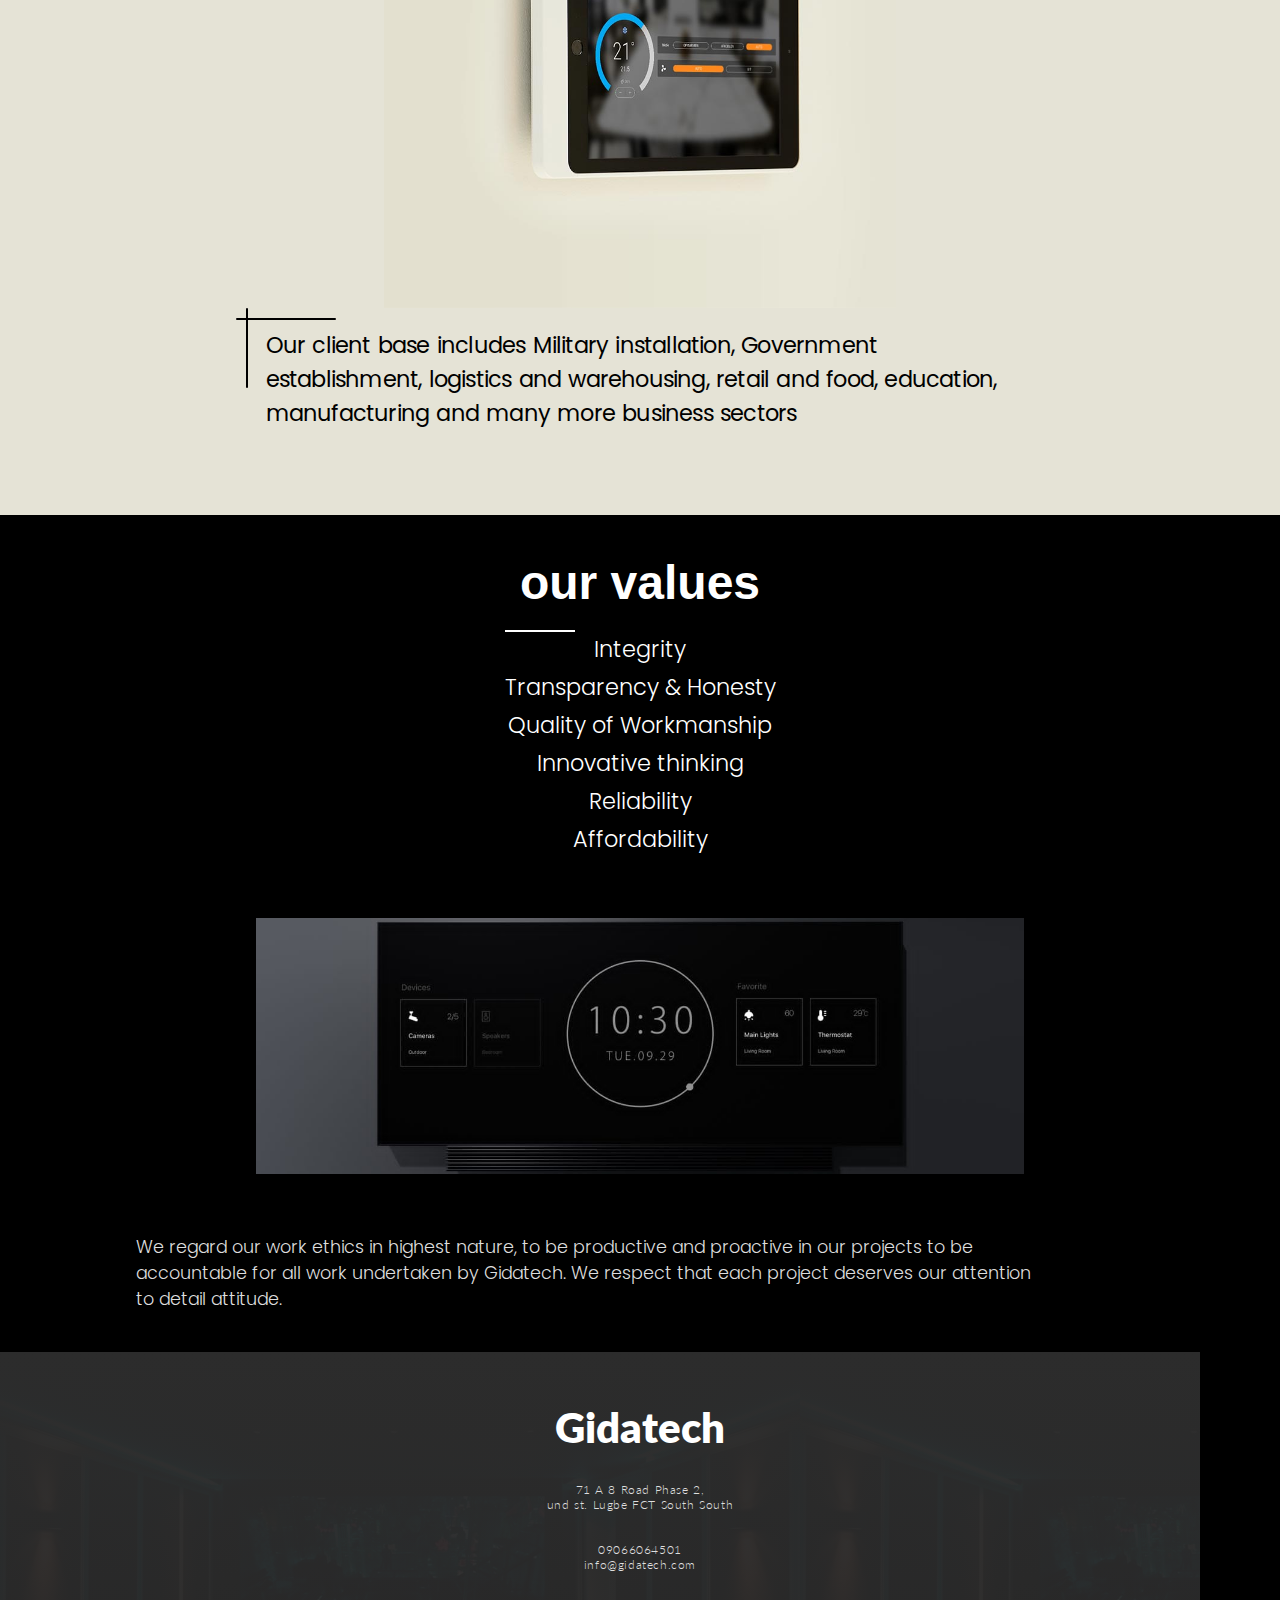
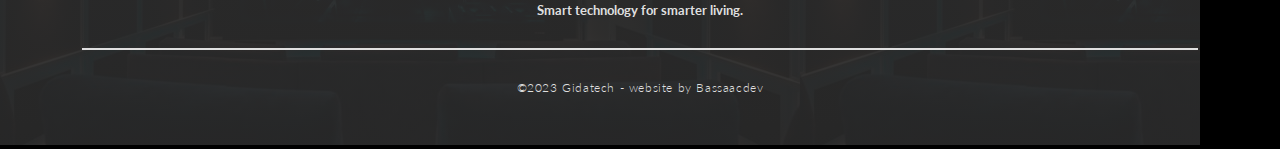
==== commit 2de26994: "Updated address and telephone number" ====
--- a/about.html
+++ b/about.html
@@ -137,22 +137,23 @@
         </div>
         <img src="./gida/smartn.jpg" alt="smarthomeapp">
         <div class="valtxt2">
-            <p>We regard our work ethics in highest nature, to be productive and proactive in our projects to be accountable for all work undertaken by Zeetes Engineering. We respect that each project deserves our attention to detail attitude.</p>
+            <p>We regard our work ethics in highest nature, to be productive and proactive in our projects to be accountable for all work undertaken by Gidatech. We respect that each project deserves our attention to detail attitude.</p>
         </div>
     </section>
 
     <footer class="faa">
         <div class="gida" title="gidatech">
-            <h2>Gidatech</h2>
+            <h2 style="font-weight: 800; font-family:gilroy ; font-size: 2.6em; color: rgb(255, 255, 255);">Gidatech
+            </h2>
         </div>
         <div class="addr">
-            <p><span>Plot 1074 Lugbe Kapwa</span>
-                <span> Extension Road FHA Lugbe Abuja</span>
+            <p><span>71 A 8 Road Phase 2,</span>
+                <span> und st. Lugbe FCT South South</span>
             </p>
         </div>
         <div class="phone">
 
-            <a href="" title="number:08135936909">08135936909</a>
+            <a href="tel:+2349066064501">09066064501</a>
             <a href="mailto:info@gidatech.com">info@gidatech.com</a>
         </div>
         <div class="iconswr">
@@ -173,10 +174,10 @@
         <div class="hr"></div>
 
         <div class="copywr">
-            <p>&copy;2023 Gidatech &hyphen; website by <a href="#">Bassaacdev</a></p>
-        </div>
-
-        <!-- <div class="fwr">
+            <p>&copy;2023 Gidatech &hyphen; website by <a href="https://bassaac.github.io/BassaacDev-Portfolio/">Bassaacdev</a></p>
+        </div>
+    </footer>
+    <!-- <div class="fwr">
                 <div class="ftext">
 
 
@@ -194,17 +195,17 @@
                     <img src="./img/street-cctv2.jpg" alt="">
                 </div>
             </div> -->
-        </section>
-
-
-
-
-        <script src="https://unpkg.com/aos@next/dist/aos.js"></script>
-
-        <script src="./script.js"></script>
-        <script>
-            AOS.init();
-        </script>
+    </section>
+
+
+
+
+    <script src="https://unpkg.com/aos@next/dist/aos.js"></script>
+
+    <script src="./script.js"></script>
+    <script>
+        AOS.init();
+    </script>
 </body>
 
 </html>--- a/style.css
+++ b/style.css
@@ -3135,7 +3135,7 @@
 }
 
 section.form form .btn input:active {
-  padding: 13px 63px;
+  padding: 13px 62px;
   background-color: #eeeeee;
 }
 
